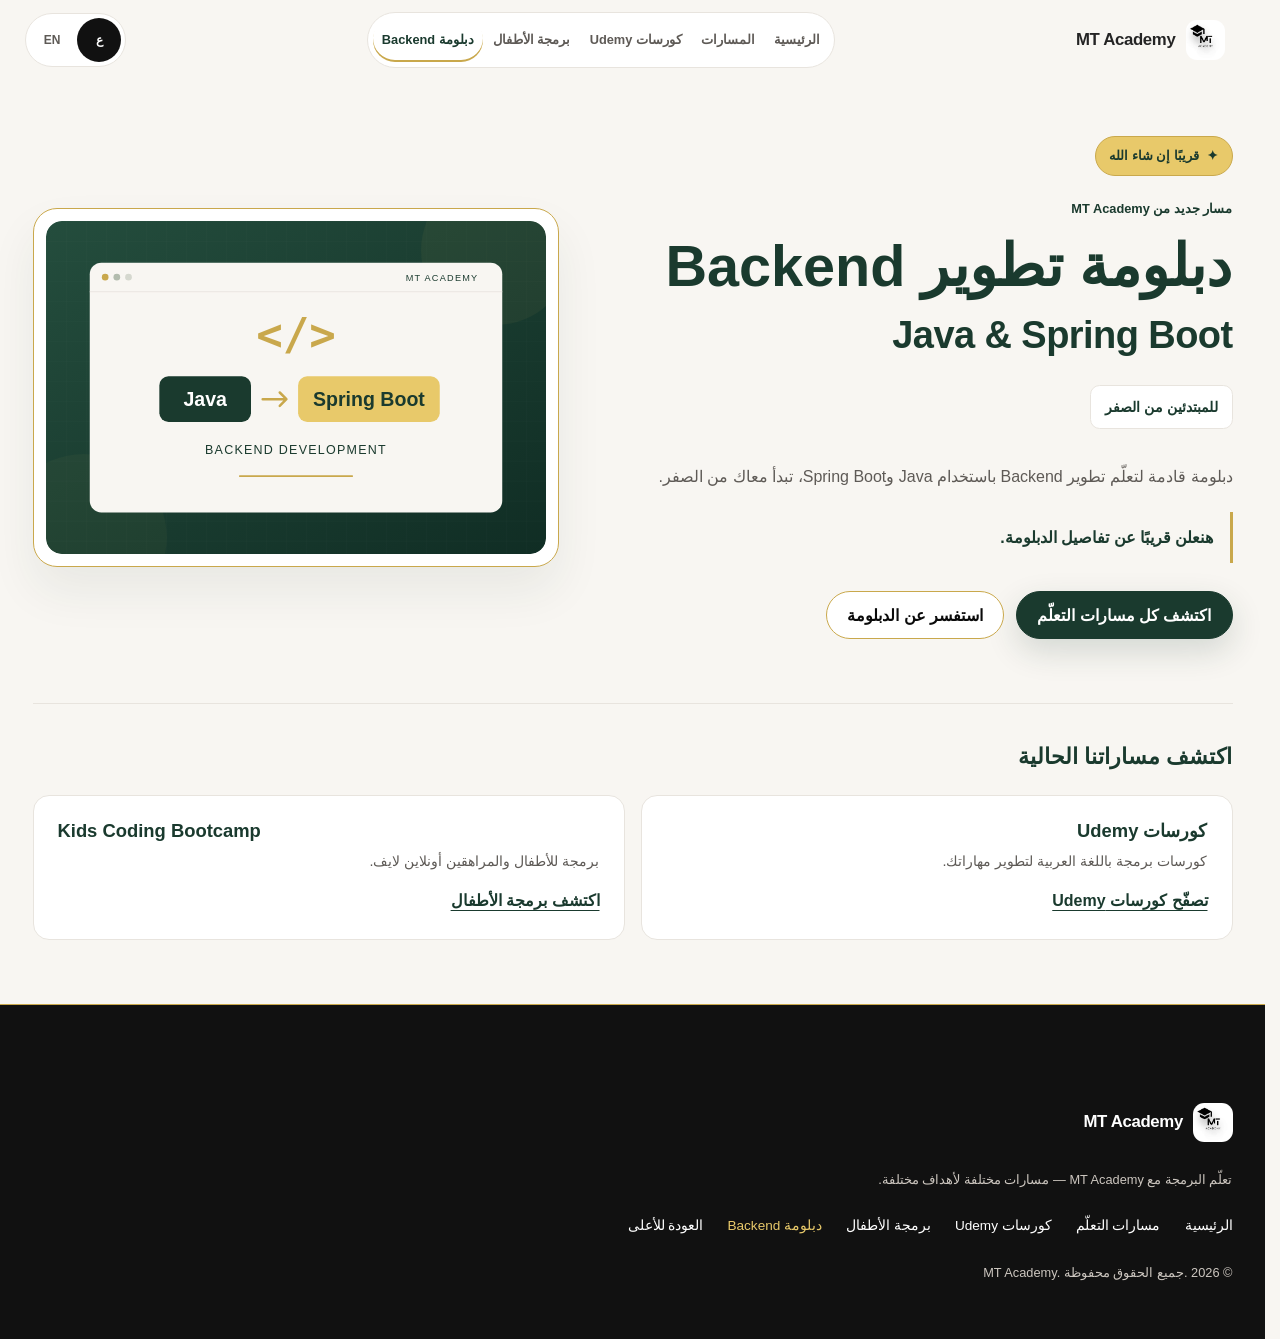
==== backend-development-diploma/index.html @ f8040253 "feat(site): add kids bootcamp and upcoming backend diploma - Add bilingual Kids Coding Bootcamp page" ====
<!doctype html>
<!-- Static Arabic announcement; maintained through scripts/refresh-backend-page.cjs. -->
<html lang="ar" dir="rtl">
<head>
  <meta charset="utf-8"><meta name="viewport" content="width=device-width, initial-scale=1">
  <meta name="theme-color" content="#f8f6f2"><meta name="color-scheme" content="light">
  <title>دبلومة Backend باستخدام Java وSpring Boot — قريبًا | MT Academy</title><meta name="description" content="دبلومة تطوير Backend باستخدام Java وSpring Boot للمبتدئين من الصفر. قريبًا إن شاء الله — هنعلن قريبًا عن تفاصيل الدبلومة.">
  <link rel="canonical" href="https://mtacademy-courses.github.io/backend-development-diploma/">
  <link rel="alternate" hreflang="ar" href="https://mtacademy-courses.github.io/backend-development-diploma/"><link rel="alternate" hreflang="en" href="https://mtacademy-courses.github.io/backend-development-diploma/?lang=en"><link rel="alternate" hreflang="x-default" href="https://mtacademy-courses.github.io/backend-development-diploma/">
  <meta property="og:type" content="website"><meta property="og:site_name" content="MT Academy"><meta property="og:locale" content="ar_EG">
  <meta property="og:title" content="دبلومة Backend باستخدام Java وSpring Boot — قريبًا | MT Academy"><meta property="og:description" content="دبلومة تطوير Backend باستخدام Java وSpring Boot للمبتدئين من الصفر. قريبًا إن شاء الله — هنعلن قريبًا عن تفاصيل الدبلومة."><meta property="og:url" content="https://mtacademy-courses.github.io/backend-development-diploma/">
  <meta property="og:image" content="https://mtacademy-courses.github.io/assets/images/backend/backend-social-preview.png"><meta property="og:image:width" content="1200"><meta property="og:image:height" content="630"><meta property="og:image:alt" content="MT Academy — دبلومة Backend باستخدام Java وSpring Boot قريبًا">
  <meta name="twitter:card" content="summary_large_image"><meta name="twitter:title" content="دبلومة Backend باستخدام Java وSpring Boot — قريبًا | MT Academy"><meta name="twitter:description" content="دبلومة تطوير Backend باستخدام Java وSpring Boot للمبتدئين من الصفر. قريبًا إن شاء الله — هنعلن قريبًا عن تفاصيل الدبلومة."><meta name="twitter:image" content="https://mtacademy-courses.github.io/assets/images/backend/backend-social-preview.png"><meta name="twitter:image:alt" content="MT Academy — دبلومة Backend باستخدام Java وSpring Boot قريبًا">
  <link rel="icon" type="image/jpeg" href="/assets/images/brand/mt-academy-logo.jpg"><link rel="stylesheet" href="/assets/css/styles.css"><link rel="stylesheet" href="/assets/css/backend-diploma.css">
  <script id="structured-data" type="application/ld+json">{"@context":"https://schema.org","@graph":[{"@type":"Organization","@id":"https://mtacademy-courses.github.io/#organization","name":"MT Academy","url":"https://mtacademy-courses.github.io/","logo":"https://mtacademy-courses.github.io/assets/images/brand/mt-academy-logo.jpg"},{"@type":"WebPage","@id":"https://mtacademy-courses.github.io/backend-development-diploma/#webpage","url":"https://mtacademy-courses.github.io/backend-development-diploma/","name":"دبلومة Backend باستخدام Java وSpring Boot — قريبًا | MT Academy","description":"دبلومة تطوير Backend باستخدام Java وSpring Boot للمبتدئين من الصفر. قريبًا إن شاء الله — هنعلن قريبًا عن تفاصيل الدبلومة.","inLanguage":"ar","publisher":{"@id":"https://mtacademy-courses.github.io/#organization"}}]}</script>
  <script defer src="/assets/js/site-core.js"></script>
  <script defer src="/assets/js/site-data.js"></script>
  <script defer src="/assets/js/backend-diploma-data.js"></script>
  <script defer src="/assets/js/backend-diploma.js"></script>
</head>
<body data-page="backend">
  <span class="top-anchor" id="top" aria-hidden="true"></span>
  <a class="skip-link" href="#main-content" data-config-text="interface.skipToContentLabel">انتقل إلى المحتوى الرئيسي</a>
  <header class="site-header">
    <div class="container header-inner">
      <a class="brand" href="/" aria-label="MT Academy — الصفحة الرئيسية"><img class="brand__logo" src="/assets/images/brand/mt-academy-logo.jpg" width="1000" height="1000" alt=""><span class="brand__name">MT Academy</span></a>
      <nav class="desktop-nav" aria-label="التنقل الرئيسي"><a class="nav-link" href="/" data-config-text="navigation.0.label" data-config-href="navigation.0.href">الرئيسية</a>
<a class="nav-link" href="/#learning-paths" data-config-text="navigation.1.label" data-config-href="navigation.1.href">المسارات</a>
<a class="nav-link" href="/#courses" data-config-text="navigation.2.label" data-config-href="navigation.2.href">كورسات Udemy</a>
<a class="nav-link" href="/kids-coding-bootcamp/" data-config-text="navigation.3.label" data-config-href="navigation.3.href">برمجة الأطفال</a>
<a class="nav-link" href="/backend-development-diploma/" data-config-text="navigation.4.label" data-config-href="navigation.4.href" data-current-page aria-current="page">دبلومة Backend</a></nav>
      <div class="language-switcher language-switcher--desktop" data-language-switcher role="group" aria-label="تغيير اللغة"><button class="language-switcher__option is-active" type="button" data-language-option="ar" aria-pressed="true" lang="ar">ع</button><button class="language-switcher__option" type="button" data-language-option="en" aria-pressed="false" lang="en">EN</button></div>
      <a class="button button--compact header-cta" href="https://wa.me/201032105166?text=%D9%85%D8%B1%D8%AD%D8%A8%D9%8B%D8%A7%D8%8C%20%D8%A3%D8%B1%D9%8A%D8%AF%20%D8%A7%D9%84%D8%A7%D8%B3%D8%AA%D9%81%D8%B3%D8%A7%D8%B1%20%D8%B9%D9%86%20%D8%AF%D8%A8%D9%84%D9%88%D9%85%D8%A9%20Backend%20Development%20%D8%A8%D8%A7%D8%B3%D8%AA%D8%AE%D8%AF%D8%A7%D9%85%20Java%20%D9%88Spring%20Boot%20%D8%A7%D9%84%D9%82%D8%A7%D8%AF%D9%85%D8%A9." data-diploma-inquiry target="_blank" rel="noopener noreferrer" data-config-text="hero.contactLabel">استفسر عن الدبلومة</a>
      <button class="menu-toggle" id="mobile-menu-toggle" type="button" aria-label="فتح القائمة" aria-controls="mobile-nav" aria-expanded="false"><span aria-hidden="true"></span><span aria-hidden="true"></span><span aria-hidden="true"></span></button>
    </div>
    <div class="mobile-nav" id="mobile-nav" hidden><nav class="mobile-nav__inner container" aria-label="التنقل على الهاتف"><a class="mobile-nav__link" href="/" data-config-text="navigation.0.label" data-config-href="navigation.0.href">الرئيسية</a>
<a class="mobile-nav__link" href="/#learning-paths" data-config-text="navigation.1.label" data-config-href="navigation.1.href">المسارات</a>
<a class="mobile-nav__link" href="/#courses" data-config-text="navigation.2.label" data-config-href="navigation.2.href">كورسات Udemy</a>
<a class="mobile-nav__link" href="/kids-coding-bootcamp/" data-config-text="navigation.3.label" data-config-href="navigation.3.href">برمجة الأطفال</a>
<a class="mobile-nav__link" href="/backend-development-diploma/" data-config-text="navigation.4.label" data-config-href="navigation.4.href" data-current-page aria-current="page">دبلومة Backend</a><div class="language-switcher language-switcher--mobile" data-language-switcher role="group" aria-label="تغيير اللغة"><button class="language-switcher__option is-active" type="button" data-language-option="ar" aria-pressed="true" lang="ar">العربية</button><button class="language-switcher__option" type="button" data-language-option="en" aria-pressed="false" lang="en">English</button></div><a class="button mobile-nav__cta" href="https://wa.me/201032105166?text=%D9%85%D8%B1%D8%AD%D8%A8%D9%8B%D8%A7%D8%8C%20%D8%A3%D8%B1%D9%8A%D8%AF%20%D8%A7%D9%84%D8%A7%D8%B3%D8%AA%D9%81%D8%B3%D8%A7%D8%B1%20%D8%B9%D9%86%20%D8%AF%D8%A8%D9%84%D9%88%D9%85%D8%A9%20Backend%20Development%20%D8%A8%D8%A7%D8%B3%D8%AA%D8%AE%D8%AF%D8%A7%D9%85%20Java%20%D9%88Spring%20Boot%20%D8%A7%D9%84%D9%82%D8%A7%D8%AF%D9%85%D8%A9." data-diploma-inquiry target="_blank" rel="noopener noreferrer" data-config-text="hero.contactLabel">استفسر عن الدبلومة</a></nav></div>
  </header>
  <main class="container diploma-main" id="main-content">
    <section class="diploma-hero" aria-labelledby="diploma-title" data-diploma-status data-offering-status="coming-soon">
      <div class="diploma-hero__copy">
        <span class="coming-soon-badge" data-config-text="statusLabel">قريبًا إن شاء الله</span>
        <p class="diploma-eyebrow" data-config-text="hero.eyebrow">مسار جديد من MT Academy</p>
        <h1 id="diploma-title"><span data-config-text="hero.title">دبلومة تطوير Backend</span><span class="diploma-hero__technologies" dir="ltr">Java &amp; Spring Boot</span></h1>
        <p class="diploma-audience" data-config-text="hero.audience">للمبتدئين من الصفر</p>
        <p class="diploma-description" data-config-text="hero.description">دبلومة قادمة لتعلّم تطوير Backend باستخدام Java وSpring Boot، تبدأ معاك من الصفر.</p>
        <p class="diploma-announcement" data-config-text="hero.announcement">هنعلن قريبًا عن تفاصيل الدبلومة.</p>
        <div class="diploma-actions"><a class="button" href="/#learning-paths" data-config-text="hero.returnLabel">اكتشف كل مسارات التعلّم</a><a class="button button--secondary" href="https://wa.me/201032105166?text=%D9%85%D8%B1%D8%AD%D8%A8%D9%8B%D8%A7%D8%8C%20%D8%A3%D8%B1%D9%8A%D8%AF%20%D8%A7%D9%84%D8%A7%D8%B3%D8%AA%D9%81%D8%B3%D8%A7%D8%B1%20%D8%B9%D9%86%20%D8%AF%D8%A8%D9%84%D9%88%D9%85%D8%A9%20Backend%20Development%20%D8%A8%D8%A7%D8%B3%D8%AA%D8%AE%D8%AF%D8%A7%D9%85%20Java%20%D9%88Spring%20Boot%20%D8%A7%D9%84%D9%82%D8%A7%D8%AF%D9%85%D8%A9." data-diploma-inquiry target="_blank" rel="noopener noreferrer" data-config-text="hero.contactLabel">استفسر عن الدبلومة</a></div>
      </div>
      <div class="diploma-hero__visual" aria-hidden="true"><img class="backend-illustration" src="/assets/images/backend/backend-announcement.svg" width="1200" height="800" alt="" decoding="async" fetchpriority="high"></div>
    </section>
    <section class="diploma-related" aria-labelledby="related-title">
      <h2 id="related-title" data-config-text="related.title">اكتشف مساراتنا الحالية</h2>
      <div class="diploma-related__grid">
        <article class="diploma-related__card"><h3 data-config-text="related.udemyTitle">كورسات Udemy</h3><p data-config-text="related.udemyDescription">كورسات برمجة باللغة العربية لتطوير مهاراتك.</p><a href="/#courses" data-config-text="related.udemyCta">تصفّح كورسات Udemy</a></article>
        <article class="diploma-related__card"><h3 data-config-text="related.kidsTitle">Kids Coding Bootcamp</h3><p data-config-text="related.kidsDescription">برمجة للأطفال والمراهقين أونلاين لايف.</p><a href="/kids-coding-bootcamp/" data-config-text="related.kidsCta">اكتشف برمجة الأطفال</a></article>
      </div>
    </section>
  </main>
  <footer class="site-footer"><div class="container diploma-footer"><a class="brand" href="/" aria-label="MT Academy — الصفحة الرئيسية"><img class="brand__logo" src="/assets/images/brand/mt-academy-logo.jpg" width="1000" height="1000" alt=""><span class="brand__name">MT Academy</span></a><p data-config-text="footer.statement">تعلّم البرمجة مع MT Academy — مسارات مختلفة لأهداف مختلفة.</p><nav aria-label="روابط سريعة" data-config-aria="footer.navigationLabel"><a href="/" data-config-text="footer.home">الرئيسية</a><a href="/#learning-paths" data-config-text="footer.paths">مسارات التعلّم</a><a href="/#courses" data-config-text="footer.udemy">كورسات Udemy</a><a href="/kids-coding-bootcamp/" data-config-text="footer.kids">برمجة الأطفال</a><a href="/backend-development-diploma/" aria-current="page" data-config-text="footer.backend">دبلومة Backend</a><a href="#top" data-config-text="footer.top">العودة للأعلى</a></nav><p>© <span data-current-year>2026</span> <span data-config-text="footer.copyright">MT Academy. جميع الحقوق محفوظة.</span></p></div></footer>
</body>
</html>
---- assets/css/styles.css ----
:root {
  --white: #fff;
  --ink: #0a0a0a;
  --dark: #111;
  --gold: #c9a84c;
  --gold-light: #e8c96a;
  --green: #1a3a2e;
  --green-light: #2c5a44;
  --body: #242424;
  --muted: #5e5a56;
  --gray: #6b6560;
  --background: #f8f6f2;
  --background-elevated: #fff;
  --surface: #fff;
  --surface-raised: #f8f6f2;
  --surface-soft: #e8e4de;
  --primary: #c9a84c;
  --primary-bright: #e8c96a;
  --accent: #0a0a0a;
  --accent-pink: #2c5a44;
  --text: #0a0a0a;
  --text-muted: #5e5a56;
  --text-subtle: #6b6560;
  --border: #e8e4de;
  --border-strong: #c9a84c;
  --success: #2c5a44;

  --font-sans: -apple-system, BlinkMacSystemFont, "Segoe UI", Tahoma, Arial, sans-serif;
  --text-xs: 0.75rem;
  --text-sm: 0.875rem;
  --text-base: 1rem;
  --text-lg: 1.125rem;
  --text-xl: 1.25rem;

  --space-1: 0.25rem;
  --space-2: 0.5rem;
  --space-3: 0.75rem;
  --space-4: 1rem;
  --space-5: 1.25rem;
  --space-6: 1.5rem;
  --space-8: 2rem;
  --space-10: 2.5rem;
  --space-12: 3rem;
  --space-16: 4rem;
  --space-20: 5rem;
  --space-24: 6rem;

  --container: 75rem;
  --radius-sm: 0.625rem;
  --radius-md: 1rem;
  --radius-lg: 1.5rem;
  --radius-pill: 999px;
  --shadow-card: 0 1.5rem 4rem rgba(10, 10, 10, 0.12);
  --shadow-glow: 0 0 0 1px #c9a84c;
  --motion-duration-micro: 150ms;
  --motion-duration-component: 240ms;
  --motion-duration-reveal: 460ms;
  --motion-duration-ambient: 12s;
  --motion-ease-standard: cubic-bezier(0.2, 0.8, 0.2, 1);
  --motion-ease-emphasized: cubic-bezier(0.22, 1, 0.36, 1);
  --motion-ease-exit: cubic-bezier(0.4, 0, 1, 1);
  --motion-distance-sm: 0.35rem;
  --motion-distance-md: 1rem;
  --motion-stagger: 55ms;
  --transition-fast: var(--motion-duration-micro) var(--motion-ease-standard);
  --transition-base: var(--motion-duration-component) var(--motion-ease-emphasized);
  --z-header: 50;
  --z-menu: 45;
  --z-promotion: 70;
  --z-dialog: 100;
}

*,
*::before,
*::after {
  box-sizing: border-box;
}

html {
  color-scheme: light;
  scroll-behavior: smooth;
  scroll-padding-top: 6rem;
  scrollbar-gutter: stable;
}

body {
  margin: 0;
  min-width: 0;
  overflow-x: clip;
  background:
    radial-gradient(circle at 50% -10%, rgba(232, 201, 106, 0.2), transparent 28rem),
    var(--background);
  color: var(--body);
  font-family: var(--font-sans);
  font-size: var(--text-base);
  line-height: 1.7;
  -webkit-font-smoothing: antialiased;
  text-rendering: optimizeLegibility;
}

body.menu-open,
body.dialog-open,
body.review-lightbox-open,
body.promotion-dialog-open,
body.is-scroll-locked {
  overflow: hidden;
}

body.is-scroll-locked {
  padding-left: var(--scroll-lock-left, 0);
  padding-right: var(--scroll-lock-right, 0);
}

body.is-scroll-locked .site-header,
body.is-scroll-locked .mobile-nav {
  padding-left: var(--scroll-lock-left, 0);
  padding-right: var(--scroll-lock-right, 0);
}

.top-anchor {
  position: absolute;
  inset-block-start: 0;
  inset-inline-start: 0;
  width: 1px;
  height: 1px;
  pointer-events: none;
}

img,
svg {
  display: block;
  max-width: 100%;
}

button,
input {
  font: inherit;
}

button,
a {
  -webkit-tap-highlight-color: transparent;
}

a {
  color: inherit;
  text-decoration: none;
}

p,
h1,
h2,
h3 {
  margin-block-start: 0;
}

h1,
h2,
h3 {
  color: var(--ink);
  line-height: 1.18;
  letter-spacing: -0.035em;
}

html[lang="ar"] h1,
html[lang="ar"] h2,
html[lang="ar"] h3 {
  letter-spacing: 0;
}

h2 {
  margin-block-end: var(--space-5);
  font-size: clamp(2rem, 5vw, 3.5rem);
}

h3 {
  font-size: clamp(1.2rem, 2.2vw, 1.5rem);
}

::selection {
  background: var(--gold-light);
  color: var(--ink);
}

:focus-visible {
  outline: 3px solid var(--ink);
  outline-offset: 3px;
}

[hidden] {
  display: none !important;
}

.container {
  width: min(calc(100% - 2rem), var(--container));
  margin-inline: auto;
}

.section {
  padding-block: clamp(3.75rem, 6vw, 6rem);
}

.motion-ready .motion-reveal {
  opacity: 0;
  transform: translate3d(0, var(--motion-distance-md), 0);
  transition:
    opacity var(--motion-duration-reveal) var(--motion-ease-standard) var(--motion-delay, 0ms),
    transform var(--motion-duration-reveal) var(--motion-ease-emphasized) var(--motion-delay, 0ms);
  will-change: opacity, transform;
}

.motion-ready .motion-reveal--inline-start {
  transform: translate3d(calc(var(--motion-distance-md) * -1), 0, 0);
}

html[dir="rtl"].motion-ready .motion-reveal--inline-start {
  transform: translate3d(var(--motion-distance-md), 0, 0);
}

.motion-ready .motion-reveal--inline-end {
  transform: translate3d(var(--motion-distance-md), 0, 0);
}

html[dir="rtl"].motion-ready .motion-reveal--inline-end {
  transform: translate3d(calc(var(--motion-distance-md) * -1), 0, 0);
}

.motion-ready .motion-reveal.is-revealed {
  opacity: 1;
  transform: translate3d(0, 0, 0);
  will-change: auto;
}

.visually-hidden {
  position: absolute !important;
  width: 1px !important;
  height: 1px !important;
  padding: 0 !important;
  overflow: hidden !important;
  clip: rect(0, 0, 0, 0) !important;
  white-space: nowrap !important;
  border: 0 !important;
}

.skip-link {
  position: fixed;
  inset-block-start: var(--space-3);
  inset-inline-start: var(--space-3);
  z-index: calc(var(--z-header) + 10);
  padding: var(--space-3) var(--space-5);
  border-radius: var(--radius-sm);
  background: var(--ink);
  color: var(--white);
  font-weight: 800;
  transform: translateY(-150%);
  transition: transform var(--transition-fast);
}

.skip-link:focus {
  transform: translateY(0);
}

.eyebrow {
  display: inline-flex;
  align-items: center;
  gap: var(--space-2);
  margin-block-end: var(--space-5);
  padding: 0.45rem 0.85rem;
  border: 1px solid var(--gold);
  border-radius: var(--radius-pill);
  background: var(--white);
  color: var(--green);
  font-size: var(--text-sm);
  font-weight: 750;
  letter-spacing: 0;
}

.eyebrow::before {
  width: 0.4rem;
  height: 0.4rem;
  border-radius: 50%;
  background: var(--gold);
  box-shadow: 0 0 0 0.2rem var(--gold-light);
  content: "";
}

.button {
  display: inline-flex;
  min-height: 3rem;
  align-items: center;
  justify-content: center;
  gap: var(--space-2);
  padding: 0.75rem 1.25rem;
  border: 1px solid var(--green);
  border-radius: var(--radius-pill);
  background: var(--green);
  box-shadow: 0 0.75rem 2rem rgba(26, 58, 46, 0.16);
  color: var(--white);
  font-weight: 800;
  line-height: 1.2;
  cursor: pointer;
  transition:
    transform var(--transition-fast),
    box-shadow var(--transition-fast),
    background-color var(--transition-fast),
    border-color var(--transition-fast);
}

.button:active {
  transform: translateY(1px) scale(0.985);
  box-shadow: 0 0.4rem 1rem rgba(26, 58, 46, 0.14);
}

.button--secondary {
  border-color: var(--gold);
  background: var(--white);
  box-shadow: none;
  color: var(--ink);
}

.button--compact {
  min-height: 2.75rem;
  padding-inline: 1rem;
  font-size: var(--text-sm);
}

.button__arrow {
  display: inline-block;
  font-size: 1.25em;
  transition: transform var(--transition-fast);
}

@media (hover: hover) and (pointer: fine) {
  .button:hover {
    border-color: var(--green-light);
    background: var(--green-light);
    transform: translateY(-2px);
    box-shadow: 0 1rem 2.5rem rgba(26, 58, 46, 0.22);
  }

  .motion-ready .hero.is-motion-ready.is-revealed .hero__actions .button:hover {
    transform: translateY(-2px);
  }

  .button--secondary:hover {
    border-color: var(--ink);
    background: var(--background);
    box-shadow: none;
  }

  .button:hover .button__arrow {
    transform: translate3d(-0.2rem, -0.08rem, 0);
  }

  html[dir="ltr"] .button:hover .button__arrow {
    transform: translate3d(0.2rem, -0.08rem, 0);
  }
}

.site-header {
  position: fixed;
  inset-block-start: 0;
  inset-inline: 0;
  z-index: var(--z-header);
  padding-block: 0.75rem;
  border-block-end: 1px solid transparent;
  background: rgba(248, 246, 242, 0.92);
  backdrop-filter: blur(18px) saturate(140%);
  transition:
    border-color var(--transition-base),
    background-color var(--transition-base),
    box-shadow var(--transition-base),
    backdrop-filter var(--transition-base);
}

.site-header.is-scrolled {
  border-color: var(--border);
  background: rgba(255, 255, 255, 0.96);
  backdrop-filter: blur(22px) saturate(150%);
  box-shadow: 0 0.5rem 2rem rgba(10, 10, 10, 0.06);
}

.header-inner {
  display: flex;
  min-height: 3.5rem;
  align-items: center;
  justify-content: space-between;
  gap: var(--space-4);
}

.brand {
  display: inline-flex;
  min-height: 2.75rem;
  align-items: center;
  gap: 0.65rem;
  font-weight: 850;
  white-space: nowrap;
}

.brand__logo {
  width: 2.45rem;
  height: 2.45rem;
  border-radius: 0.7rem;
  object-fit: contain;
}

.brand__name {
  direction: ltr;
  font-size: 1.05rem;
  letter-spacing: -0.02em;
}

.desktop-nav {
  display: none;
}

.header-cta {
  display: none;
}

.language-switcher {
  display: inline-flex;
  align-items: center;
  gap: 0.2rem;
  padding: 0.25rem;
  border: 1px solid var(--border);
  border-radius: var(--radius-pill);
  background: var(--white);
}

.language-switcher--desktop {
  display: none;
}

.language-switcher__option {
  min-width: 2.75rem;
  min-height: 2.75rem;
  padding: 0.4rem 0.65rem;
  border: 0;
  border-radius: var(--radius-pill);
  background: transparent;
  color: var(--text-muted);
  font-size: var(--text-xs);
  font-weight: 850;
  line-height: 1;
  cursor: pointer;
  transition: color var(--transition-fast), background-color var(--transition-fast);
}

.language-switcher__option:hover {
  color: var(--text);
}

.language-switcher__option.is-active,
.language-switcher__option[aria-pressed="true"] {
  background: var(--dark);
  color: var(--white);
}

.menu-toggle {
  display: inline-flex;
  width: 2.75rem;
  height: 2.75rem;
  flex-direction: column;
  align-items: center;
  justify-content: center;
  gap: 0.3rem;
  padding: 0;
  border: 1px solid var(--border);
  border-radius: 50%;
  background: var(--white);
  color: var(--ink);
  cursor: pointer;
  transition:
    transform var(--transition-fast),
    border-color var(--transition-fast),
    background-color var(--transition-fast);
}

.menu-toggle:active {
  transform: scale(0.94);
}

.menu-toggle span {
  width: 1.1rem;
  height: 2px;
  border-radius: 2px;
  background: currentColor;
  transition: transform var(--transition-fast), opacity var(--transition-fast);
}

.menu-toggle[aria-expanded="true"] span:nth-child(1) {
  transform: translateY(0.38rem) rotate(45deg);
}

.menu-toggle[aria-expanded="true"] span:nth-child(2) {
  opacity: 0;
}

.menu-toggle[aria-expanded="true"] span:nth-child(3) {
  transform: translateY(-0.38rem) rotate(-45deg);
}

.mobile-nav {
  position: fixed;
  inset-block-start: 5rem;
  inset-inline: 0;
  z-index: var(--z-menu);
  height: calc(100dvh - 5rem);
  overflow-y: auto;
  padding-block: var(--space-5);
  border-block-start: 1px solid var(--border);
  background: var(--white);
  backdrop-filter: blur(20px);
  opacity: 0;
  pointer-events: none;
  transform: translateY(-0.75rem);
  transition:
    opacity var(--motion-duration-component) var(--motion-ease-standard),
    transform var(--motion-duration-component) var(--motion-ease-emphasized);
}

.mobile-nav.is-open {
  opacity: 1;
  pointer-events: auto;
  transform: translateY(0);
}

.mobile-nav.is-closing {
  pointer-events: none;
}

.mobile-nav__inner {
  display: flex;
  flex-direction: column;
  gap: var(--space-2);
}

.mobile-nav__link {
  display: flex;
  min-height: 3.5rem;
  align-items: center;
  padding-inline: var(--space-5);
  border-radius: var(--radius-md);
  color: var(--text-muted);
  font-size: var(--text-lg);
  font-weight: 750;
  opacity: 0;
  transform: translate3d(0, calc(var(--motion-distance-sm) * -1), 0);
  transition:
    color var(--transition-fast),
    background-color var(--transition-fast),
    opacity var(--motion-duration-component) var(--motion-ease-standard),
    transform var(--motion-duration-component) var(--motion-ease-emphasized);
}

.mobile-nav .language-switcher--mobile,
.mobile-nav .mobile-nav__cta {
  opacity: 0;
  transform: translate3d(0, calc(var(--motion-distance-sm) * -1), 0);
  transition:
    opacity var(--motion-duration-component) var(--motion-ease-standard),
    transform var(--motion-duration-component) var(--motion-ease-emphasized);
}

.mobile-nav.is-open .mobile-nav__link,
.mobile-nav.is-open .language-switcher--mobile,
.mobile-nav.is-open .mobile-nav__cta {
  opacity: 1;
  transform: translate3d(0, 0, 0);
}

.mobile-nav.is-open .mobile-nav__link:nth-child(1) { transition-delay: 20ms; }
.mobile-nav.is-open .mobile-nav__link:nth-child(2) { transition-delay: 50ms; }
.mobile-nav.is-open .mobile-nav__link:nth-child(3) { transition-delay: 80ms; }
.mobile-nav.is-open .mobile-nav__link:nth-child(4) { transition-delay: 110ms; }
.mobile-nav.is-open .mobile-nav__link:nth-child(5) { transition-delay: 140ms; }
.mobile-nav.is-open .mobile-nav__link:nth-child(6) { transition-delay: 170ms; }
.mobile-nav.is-open .language-switcher--mobile { transition-delay: 200ms; }
.mobile-nav.is-open .mobile-nav__cta { transition-delay: 230ms; }

.mobile-nav__link:hover,
.mobile-nav__link.is-active {
  background: var(--background);
  color: var(--ink);
}

.mobile-nav__cta {
  margin-block-start: var(--space-4);
}

.language-switcher--mobile {
  width: 100%;
  margin-block-start: var(--space-4);
}

.language-switcher--mobile .language-switcher__option {
  min-height: 3rem;
  flex: 1;
}

.hero {
  position: relative;
  display: grid;
  min-height: auto;
  place-items: center;
  overflow: hidden;
  padding-block: clamp(7.5rem, 10vw, 8.5rem) clamp(3rem, 5vw, 4rem);
  isolation: isolate;
}

.hero::before {
  position: absolute;
  inset: 0;
  z-index: -2;
  background-image:
    linear-gradient(var(--border) 1px, transparent 1px),
    linear-gradient(90deg, var(--border) 1px, transparent 1px);
  background-size: 4rem 4rem;
  mask-image: linear-gradient(to bottom, black, transparent 82%);
  content: "";
  transform: translate3d(0, 0, 0) scale(1.015);
}

.hero::after {
  position: absolute;
  inset-block-end: 0;
  inset-inline: 0;
  height: 10rem;
  z-index: -1;
  background: linear-gradient(to bottom, transparent, var(--background));
  content: "";
}

.hero__glow {
  --glow-color: var(--gold-light);
  position: absolute;
  z-index: -1;
  width: min(85vw, 44rem);
  aspect-ratio: 1;
  border-radius: 50%;
  background: radial-gradient(circle, var(--glow-color) 0%, transparent 70%);
  opacity: 0.18;
  pointer-events: none;
  transform: translate3d(0, 0, 0) scale(1);
  transform-origin: center;
}

.hero__glow--one {
  inset-block-start: 3rem;
  right: -25%;
}

.hero__content {
  max-width: var(--container);
  text-align: center;
}

.promotion-panel {
  position: relative;
  display: grid;
  gap: var(--space-4);
  width: 100%;
  margin-block-end: clamp(2rem, 4vw, 3rem);
  padding: clamp(0.875rem, 3vw, 1.35rem);
  overflow: hidden;
  border: 1px solid var(--gold);
  border-radius: var(--radius-lg);
  background:
    linear-gradient(135deg, rgba(44, 90, 68, 0.62), transparent 52%),
    var(--green);
  box-shadow: 0 1.35rem 3.5rem rgba(10, 10, 10, 0.2);
  color: var(--white);
  text-align: center;
  isolation: isolate;
}

.promotion-panel__glow {
  position: absolute;
  inset-block-start: -8rem;
  inset-inline-end: -6rem;
  z-index: -1;
  width: 18rem;
  aspect-ratio: 1;
  border-radius: 50%;
  background: radial-gradient(circle, rgba(232, 201, 106, 0.25), transparent 68%);
  pointer-events: none;
}

.promotion-panel__offer {
  display: flex;
  align-items: center;
  justify-content: center;
  gap: var(--space-4);
  min-width: 0;
}

.promotion-panel__label {
  display: inline-flex;
  min-height: 2rem;
  align-items: center;
  margin: 0;
  padding: 0.35rem 0.75rem;
  border: 1px solid rgba(232, 201, 106, 0.76);
  border-radius: var(--radius-pill);
  background: rgba(10, 10, 10, 0.28);
  color: var(--gold-light);
  font-size: clamp(0.68rem, 2.6vw, var(--text-xs));
  font-weight: 850;
  letter-spacing: 0.05em;
  line-height: 1.2;
}

html[lang="ar"] .promotion-panel__label {
  letter-spacing: 0;
}

.promotion-panel__discount {
  margin: 0;
  color: var(--gold-light);
  line-height: 0.88;
}

.promotion-panel__discount strong {
  font-size: clamp(3.25rem, 15vw, 5.35rem);
  font-variant-numeric: tabular-nums;
  font-weight: 950;
  letter-spacing: -0.075em;
  text-shadow: 0 0.35rem 1.5rem rgba(232, 201, 106, 0.18);
  white-space: nowrap;
}

.promotion-panel__message {
  min-width: 0;
}

.promotion-panel__message h2 {
  margin-block-end: var(--space-2);
  color: var(--white);
  font-size: clamp(1.25rem, 4.9vw, 1.75rem);
  line-height: 1.2;
  text-wrap: balance;
}

.promotion-panel__message p,
.promotion-panel__countdown > p,
.promotion-panel__validity,
.promotion-panel__clarification {
  color: rgba(255, 255, 255, 0.82);
}

.promotion-panel__message p {
  margin: 0;
  font-size: var(--text-sm);
  line-height: 1.55;
}

.promotion-panel__countdown {
  min-width: 0;
}

.promotion-panel__countdown > p {
  margin-block-end: var(--space-2);
  font-size: var(--text-xs);
  font-weight: 800;
}

.promotion-countdown {
  display: grid;
  grid-template-columns: repeat(4, minmax(0, 1fr));
  gap: clamp(0.25rem, 1.5vw, var(--space-2));
  direction: ltr;
}

.promotion-countdown__unit {
  display: flex;
  min-width: 0;
  min-height: 4.1rem;
  flex-direction: column;
  align-items: center;
  justify-content: center;
  padding: 0.45rem 0.2rem;
  border: 1px solid rgba(232, 201, 106, 0.34);
  border-radius: var(--radius-sm);
  background: rgba(10, 10, 10, 0.24);
  line-height: 1.1;
}

.promotion-countdown__unit strong {
  color: var(--white);
  font-size: clamp(1.35rem, 6vw, 1.85rem);
  font-variant-numeric: tabular-nums;
  font-weight: 900;
  letter-spacing: -0.035em;
  white-space: nowrap;
}

.promotion-countdown__unit span {
  margin-block-start: 0.3rem;
  overflow: hidden;
  color: var(--gold-light);
  font-size: clamp(0.6rem, 2.5vw, 0.7rem);
  font-weight: 750;
  text-overflow: ellipsis;
  white-space: nowrap;
}

.promotion-panel__action {
  display: flex;
  min-width: 0;
  flex-direction: column;
  justify-content: center;
  gap: var(--space-2);
}

.promotion-panel__cta {
  width: 100%;
  min-height: 3.25rem;
  border-color: var(--gold-light);
  background: var(--gold-light);
  box-shadow: 0 0.75rem 2rem rgba(10, 10, 10, 0.2);
  color: var(--ink);
  font-size: var(--text-sm);
}

.promotion-panel__cta:focus-visible {
  outline-color: var(--white);
}

.promotion-panel__clarification {
  max-width: 34rem;
  margin: 0 auto;
  font-size: 0.7rem;
  line-height: 1.45;
}

.promotion-panel__validity {
  margin: 0;
  font-size: var(--text-xs);
  font-weight: 800;
  line-height: 1.45;
}

html[data-promotion-active="true"] .promotion-panel {
  animation: promotion-panel-in 420ms var(--motion-ease-emphasized) both;
}

@keyframes promotion-panel-in {
  from {
    opacity: 0;
    transform: translate3d(0, 0.6rem, 0);
  }
}

@media (hover: hover) and (pointer: fine) {
  .promotion-panel__cta:hover {
    border-color: var(--white);
    background: var(--white);
    box-shadow: 0 1rem 2.5rem rgba(10, 10, 10, 0.28);
  }
}

.promotion-flag[hidden],
.promotion-dialog[hidden] {
  display: none;
}

.promotion-flag {
  position: fixed;
  inset-block-end: max(var(--space-3), env(safe-area-inset-bottom));
  inset-inline-end: max(var(--space-3), env(safe-area-inset-right));
  z-index: var(--z-promotion);
  display: grid;
  width: min(20rem, calc(100% - 1.5rem));
  min-height: 4.75rem;
  gap: 0.55rem;
  padding: 0.7rem 0.8rem;
  border: 1px solid var(--gold-light);
  border-radius: var(--radius-md);
  background:
    linear-gradient(135deg, rgba(44, 90, 68, 0.78), transparent 58%),
    var(--green);
  box-shadow: 0 1rem 3rem rgba(10, 10, 10, 0.3), 0 0 0 1px rgba(232, 201, 106, 0.15);
  color: var(--white);
  font: inherit;
  text-align: start;
  cursor: pointer;
  isolation: isolate;
  transition:
    opacity var(--transition-base),
    transform var(--transition-base),
    border-color var(--transition-fast),
    box-shadow var(--transition-fast);
  animation: promotion-flag-in 420ms var(--motion-ease-emphasized) both;
}

.promotion-flag::before {
  position: absolute;
  inset: 0;
  z-index: -1;
  border-radius: inherit;
  background: radial-gradient(circle at 85% 0%, rgba(232, 201, 106, 0.2), transparent 48%);
  content: "";
  pointer-events: none;
}

.promotion-flag__label {
  color: var(--gold-light);
  font-size: var(--text-sm);
  font-weight: 900;
  line-height: 1.2;
}

.promotion-flag__countdown {
  display: grid;
  grid-template-columns: repeat(4, minmax(0, 1fr));
  gap: 0.25rem;
  direction: ltr;
}

.promotion-flag__unit {
  display: flex;
  min-width: 0;
  min-height: 2.1rem;
  align-items: baseline;
  justify-content: center;
  gap: 0.18rem;
  padding: 0.25rem 0.15rem;
  border: 1px solid rgba(232, 201, 106, 0.3);
  border-radius: 0.45rem;
  background: rgba(10, 10, 10, 0.23);
  line-height: 1;
}

.promotion-flag__unit strong {
  font-size: 0.9rem;
  font-variant-numeric: tabular-nums;
  font-weight: 900;
  white-space: nowrap;
}

.promotion-flag__unit span {
  max-width: 2.8rem;
  overflow: hidden;
  color: var(--gold-light);
  font-size: 0.58rem;
  font-weight: 800;
  text-overflow: ellipsis;
  white-space: nowrap;
}

.promotion-flag:active {
  transform: translateY(1px) scale(0.985);
}

html[data-promotion-active="true"] .site-footer {
  padding-block-end: calc(var(--space-6) + 7.5rem);
}

.promotion-flag:focus-visible,
.promotion-dialog__close:focus-visible,
.promotion-dialog__cta:focus-visible {
  outline: 3px solid var(--white);
  outline-offset: 3px;
}

body.mobile-nav-open .promotion-flag,
body.dialog-open .promotion-flag,
body.review-lightbox-open .promotion-flag,
body.promotion-dialog-open .promotion-flag {
  opacity: 0;
  pointer-events: none;
  transform: translateY(0.5rem);
}

@keyframes promotion-flag-in {
  from {
    opacity: 0;
    transform: translate3d(0, 0.75rem, 0);
  }
}

@media (hover: hover) and (pointer: fine) {
  .promotion-flag:hover {
    border-color: var(--white);
    box-shadow: 0 1.25rem 3.5rem rgba(10, 10, 10, 0.36), 0 0 0 2px rgba(232, 201, 106, 0.2);
    transform: translateY(-2px);
  }
}

.hero h1 {
  max-width: 16ch;
  margin: 0 auto var(--space-6);
  background: none;
  color: var(--ink);
  font-size: clamp(2.75rem, 10vw, 6rem);
  line-height: 1.04;
  letter-spacing: -0.055em;
  text-wrap: balance;
}

.hero h1 span {
  background: none;
  color: var(--green);
}

.hero__description {
  max-width: 43rem;
  margin: 0 auto var(--space-8);
  color: var(--text-muted);
  font-size: clamp(1rem, 2.5vw, 1.25rem);
  text-wrap: balance;
}

.hero__actions {
  display: flex;
  flex-direction: column;
  align-items: stretch;
  justify-content: center;
  gap: var(--space-3);
  max-width: 27rem;
  margin-inline: auto;
}

.hero__topics {
  display: flex;
  max-width: 42rem;
  flex-wrap: wrap;
  justify-content: center;
  gap: var(--space-2);
  margin: var(--space-8) auto 0;
  color: var(--text-subtle);
  direction: ltr;
  font-size: var(--text-xs);
  font-weight: 700;
  letter-spacing: 0.08em;
  text-transform: uppercase;
}

.hero__topics span {
  padding: 0.42rem 0.72rem;
  border: 1px solid var(--border);
  border-radius: var(--radius-pill);
  background: var(--white);
}

.motion-ready .hero.is-motion-ready .eyebrow,
.motion-ready .hero.is-motion-ready h1,
.motion-ready .hero.is-motion-ready .hero__description,
.motion-ready .hero.is-motion-ready .hero__actions .button,
.motion-ready .hero.is-motion-ready .hero__topics span {
  opacity: 0;
  transform: translate3d(0, var(--motion-distance-sm), 0);
  transition:
    opacity 420ms var(--motion-ease-standard),
    transform 420ms var(--motion-ease-emphasized);
  will-change: opacity, transform;
}

.motion-ready .hero.is-motion-ready .eyebrow {
  transform: translate3d(0, calc(var(--motion-distance-sm) * -1), 0);
  transition-delay: 30ms;
}

.motion-ready .hero.is-motion-ready h1 {
  transition-delay: 90ms;
}

.motion-ready .hero.is-motion-ready .hero__description {
  transition-delay: 155ms;
}

.motion-ready .hero.is-motion-ready .hero__actions .button:nth-child(1) {
  transition-delay: 220ms;
}

.motion-ready .hero.is-motion-ready .hero__actions .button:nth-child(2) {
  transition-delay: 275ms;
}

.motion-ready .hero.is-motion-ready .hero__topics span {
  transition-delay: min(calc(335ms + var(--hero-topic-index, 0) * 42ms), 545ms);
}

.motion-ready .hero.is-motion-ready.is-revealed .eyebrow,
.motion-ready .hero.is-motion-ready.is-revealed h1,
.motion-ready .hero.is-motion-ready.is-revealed .hero__description,
.motion-ready .hero.is-motion-ready.is-revealed .hero__actions .button,
.motion-ready .hero.is-motion-ready.is-revealed .hero__topics span {
  opacity: 1;
  transform: translate3d(0, 0, 0);
  will-change: auto;
}

.motion-ready .hero.is-motion-ready.is-revealed .hero__actions .button:active {
  transform: translateY(1px) scale(0.985);
}

.motion-ready .hero__glow {
  animation: hero-glow-breathe var(--motion-duration-ambient) var(--motion-ease-standard) infinite alternate;
  animation-play-state: var(--ambient-animation-state, running);
}

.motion-ready .hero::before {
  animation: hero-grid-drift 16s var(--motion-ease-standard) infinite alternate;
  animation-play-state: var(--ambient-animation-state, running);
}

@keyframes hero-glow-breathe {
  to {
    opacity: 0.23;
    transform: translate3d(-1rem, 0.65rem, 0) scale(1.055);
  }
}

@keyframes hero-grid-drift {
  to {
    opacity: 0.78;
    transform: translate3d(0.45rem, 0.35rem, 0) scale(1.025);
  }
}

.courses-section {
  position: relative;
  padding-block-start: clamp(3rem, 5vw, 4.5rem);
}

.courses-section .section-heading {
  max-width: 58rem;
}

.section-heading {
  max-width: 44rem;
  margin-block-end: clamp(2rem, 5vw, 3.5rem);
}

.section-heading--centered {
  margin-inline: auto;
  text-align: center;
}

.section-heading > p:last-child {
  margin-block-end: 0;
  color: var(--text-muted);
  font-size: var(--text-lg);
}

.catalog-controls {
  display: grid;
  gap: var(--space-5);
  margin-block-end: var(--space-5);
}

.search-field {
  position: relative;
  display: flex;
  min-height: 3.35rem;
  align-items: center;
  gap: var(--space-3);
  padding-inline: var(--space-4);
  border: 1px solid var(--border);
  border-radius: var(--radius-pill);
  background: var(--white);
  color: var(--text-muted);
  transition: border-color var(--transition-fast), box-shadow var(--transition-fast);
}

.search-field:focus-within {
  border-color: var(--ink);
  box-shadow: 0 0 0 3px var(--gold-light);
}

.search-field input {
  width: 100%;
  min-height: 2.75rem;
  min-width: 0;
  border: 0;
  outline: 0;
  background: transparent;
  color: var(--text);
}

.search-field input::placeholder {
  color: var(--text-subtle);
}

.search-clear {
  width: 2.75rem;
  height: 2.75rem;
  flex: 0 0 auto;
  padding: 0;
  border: 0;
  border-radius: 50%;
  background: var(--background);
  color: var(--ink);
  font-size: 1.4rem;
  line-height: 1;
  cursor: pointer;
}

.filter-scroller {
  width: calc(100% + 1rem);
  margin-inline-start: -1rem;
  padding-inline: 1rem 2.25rem;
  overflow-x: auto;
  overscroll-behavior-inline: contain;
  scroll-padding-inline: 1rem 2.25rem;
  scrollbar-width: none;
}

.filter-scroller.has-overflow {
  -webkit-mask-image: linear-gradient(to right, transparent, #000 0.9rem, #000 calc(100% - 0.9rem), transparent);
  mask-image: linear-gradient(to right, transparent, #000 0.9rem, #000 calc(100% - 0.9rem), transparent);
}

.filter-scroller::-webkit-scrollbar {
  display: none;
}

.filter-buttons {
  display: flex;
  width: max-content;
  min-width: 100%;
  gap: var(--space-2);
  padding-inline-end: 0.5rem;
}

.filter-button {
  min-height: 2.9rem;
  padding: 0.65rem 1.1rem;
  border: 1px solid var(--border);
  border-radius: var(--radius-pill);
  background: var(--white);
  color: var(--text-muted);
  font-weight: 750;
  white-space: nowrap;
  cursor: pointer;
  transition:
    color var(--transition-fast),
    border-color var(--transition-fast),
    background-color var(--transition-fast),
    transform var(--transition-fast);
}

.filter-button:active {
  transform: scale(0.97);
}

.filter-button[aria-pressed="true"],
.filter-button.is-active {
  border-color: var(--dark);
  background: var(--dark);
  box-shadow: 0 0.35rem 1rem rgba(10, 10, 10, 0.12);
  color: var(--white);
}

.catalog-meta {
  min-height: 2rem;
  margin-block-end: var(--space-5);
  color: var(--text-subtle);
  font-size: var(--text-sm);
}

.catalog-meta p {
  margin: 0;
}

.catalog-meta.is-count-changing p {
  animation: result-count-in 220ms var(--motion-ease-emphasized) both;
}

@keyframes result-count-in {
  from {
    opacity: 0.35;
    transform: translate3d(0, 0.2rem, 0);
  }
}

.course-grid {
  display: grid;
  grid-template-columns: minmax(0, 1fr);
  gap: var(--space-5);
  transition:
    opacity 100ms var(--motion-ease-standard),
    transform 100ms var(--motion-ease-standard);
}

.course-grid.is-filtering-out {
  opacity: 0;
  transform: translate3d(0, 0.3rem, 0);
}

.course-grid.is-filtering-in {
  animation: catalog-grid-in 220ms var(--motion-ease-emphasized) both;
}

@keyframes catalog-grid-in {
  from {
    opacity: 0;
    transform: translate3d(0, 0.35rem, 0);
  }
}

.course-card {
  position: relative;
  display: flex;
  min-width: 0;
  flex-direction: column;
  overflow: hidden;
  border: 1px solid var(--border);
  border-radius: var(--radius-md);
  background: var(--white);
  box-shadow: 0 0 0 transparent;
  transition:
    transform var(--transition-base),
    border-color var(--transition-base),
    box-shadow var(--transition-base);
}

.course-card:focus-within {
  z-index: 1;
  border-color: var(--gold);
  box-shadow: 0 0 0 1px var(--gold);
}

.course-card__media {
  position: relative;
  display: grid;
  aspect-ratio: 16 / 10;
  place-items: center;
  overflow: hidden;
  border-block-end: 1px solid var(--border);
  background:
    radial-gradient(circle at 50% 45%, rgba(232, 201, 106, 0.24), transparent 45%),
    var(--background);
}

.course-card__media::after {
  position: absolute;
  inset: auto 0 0;
  height: 18%;
  background: linear-gradient(to top, rgba(10, 10, 10, 0.08), transparent);
  content: "";
  pointer-events: none;
}

.course-card__image,
.course-card__media img {
  position: absolute;
  inset: 0;
  width: 100%;
  height: 100%;
  object-fit: contain;
  transition: transform 500ms cubic-bezier(0.22, 1, 0.36, 1);
}

.motion-ready .course-card.motion-reveal:not(.is-revealed) .course-card__category,
.motion-ready .course-card.motion-reveal:not(.is-revealed) .course-rating,
.motion-ready .course-card.motion-reveal:not(.is-revealed) .course-card__tags,
.motion-ready .course-card.motion-reveal:not(.is-revealed) .course-card__meta {
  opacity: 0;
  transform: translate3d(0, 0.3rem, 0);
}

.motion-ready .course-card.motion-reveal.is-revealed .course-card__category,
.motion-ready .course-card.motion-reveal.is-revealed .course-rating,
.motion-ready .course-card.motion-reveal.is-revealed .course-card__tags,
.motion-ready .course-card.motion-reveal.is-revealed .course-card__meta {
  animation: card-detail-in 260ms var(--motion-ease-emphasized) both;
}

.motion-ready .course-card.motion-reveal.is-revealed .course-card__category {
  animation-delay: calc(var(--motion-delay, 0ms) + 35ms);
}
.motion-ready .course-card.motion-reveal.is-revealed .course-rating {
  animation-delay: calc(var(--motion-delay, 0ms) + 70ms);
}
.motion-ready .course-card.motion-reveal.is-revealed .course-card__tags {
  animation-delay: calc(var(--motion-delay, 0ms) + 105ms);
}
.motion-ready .course-card.motion-reveal.is-revealed .course-card__meta {
  animation-delay: calc(var(--motion-delay, 0ms) + 140ms);
}

@keyframes card-detail-in {
  to {
    opacity: 1;
    transform: translate3d(0, 0, 0);
  }
}

.course-card__badges,
.course-badge {
  position: absolute;
  inset-block-start: var(--space-4);
  inset-inline-start: var(--space-4);
  z-index: 2;
}

.course-card__badges {
  display: flex;
  max-width: calc(100% - (2 * var(--space-4)));
  flex-direction: column;
  align-items: flex-start;
  gap: var(--space-2);
}

.course-card__badge,
.course-badge {
  padding: 0.35rem 0.7rem;
  border: 1px solid var(--gold);
  border-radius: var(--radius-pill);
  background: var(--gold-light);
  color: var(--ink);
  font-size: var(--text-xs);
  font-weight: 850;
  line-height: 1.25;
}

.course-card__badge--promotion,
.dialog-course__badge--promotion {
  border-color: var(--gold-light);
  background: var(--green);
  color: var(--white);
  box-shadow: 0 0.4rem 1.2rem rgba(10, 10, 10, 0.2);
}

.course-card__body {
  display: flex;
  min-width: 0;
  flex: 1;
  flex-direction: column;
  padding: var(--space-4);
}

.course-card__category {
  margin-block-end: var(--space-2);
  color: var(--green);
  font-size: var(--text-xs);
  font-weight: 800;
  letter-spacing: 0.02em;
}

.course-card__title {
  display: -webkit-box;
  min-height: 0;
  margin-block-end: var(--space-2);
  overflow: hidden;
  font-size: clamp(1.2rem, 1.05rem + 0.55vw, 1.5rem);
  letter-spacing: -0.025em;
  line-height: 1.28;
  -webkit-box-orient: vertical;
  -webkit-line-clamp: 3;
}

.course-card__title a {
  color: var(--text);
}

.course-card__title a::after {
  position: absolute;
  inset: 0;
  content: "";
}

.course-card__tags,
.tag-list {
  position: relative;
  z-index: 2;
  display: flex;
  flex-wrap: wrap;
  gap: 0.4rem;
  margin-block: 0 var(--space-3);
  padding: 0;
  list-style: none;
}

.course-card__tags.is-resizing,
.tag-list.is-resizing {
  transition: height 220ms cubic-bezier(0.22, 1, 0.36, 1);
}

.tag--extra {
  animation: tag-disclose 200ms ease both;
}

@keyframes tag-disclose {
  from {
    opacity: 0;
    transform: translateY(-0.25rem) scale(0.98);
  }
}

.tag,
.course-tag {
  padding: 0.3rem 0.6rem;
  border: 1px solid var(--border);
  border-radius: var(--radius-pill);
  background: var(--background);
  color: var(--text-muted);
  direction: auto;
  font-size: var(--text-xs);
  font-weight: 700;
}

.tag-list__control {
  display: flex;
  list-style: none;
}

.tag__toggle {
  min-inline-size: 2.75rem;
  min-block-size: 2.75rem;
  appearance: none;
  cursor: pointer;
  font: inherit;
  text-align: center;
  transition:
    border-color var(--transition-fast),
    background-color var(--transition-fast),
    color var(--transition-fast),
    transform var(--transition-fast);
}

.tag__toggle:hover {
  border-color: var(--gold);
  background: var(--gold-light);
  color: var(--ink);
}

.tag__toggle[aria-expanded="true"] {
  border-color: var(--gold);
  background: var(--gold-light);
  color: var(--ink);
}

.tag__toggle:active {
  transform: translateY(1px);
}

.tag__toggle:focus-visible {
  outline: 3px solid var(--ink);
  outline-offset: 3px;
}

.tag--extra[hidden] {
  display: none;
}

.course-card__description {
  display: -webkit-box;
  margin-block-end: var(--space-3);
  overflow: hidden;
  color: var(--text-muted);
  font-size: var(--text-sm);
  line-height: 1.6;
  -webkit-box-orient: vertical;
  -webkit-line-clamp: 2;
}

.course-rating {
  position: relative;
  z-index: 2;
  display: flex;
  min-height: 1.75rem;
  align-items: center;
  flex-wrap: wrap;
  gap: 0.35rem;
  margin-block: 0 var(--space-3);
  direction: ltr;
  font-size: var(--text-sm);
}

.course-rating__value {
  color: var(--green);
  font-weight: 900;
}

.course-rating__stars {
  position: relative;
  display: inline-block;
  color: var(--border);
  letter-spacing: 0.08em;
  line-height: 1;
}

.course-rating__stars::before {
  position: absolute;
  inset-block: 0;
  inset-inline-start: 0;
  width: var(--rating-percent, 0%);
  overflow: hidden;
  color: var(--gold);
  content: "★★★★★";
  white-space: nowrap;
}

.course-rating__count {
  color: var(--text-subtle);
  font-size: var(--text-xs);
}

.course-card__metadata,
.course-card__meta {
  display: flex;
  flex-wrap: wrap;
  gap: var(--space-2) var(--space-4);
  margin-block: 0 var(--space-4);
  padding: 0;
  color: var(--text-subtle);
  font-size: var(--text-xs);
  list-style: none;
}

.metadata-item {
  display: inline-flex;
  align-items: center;
  gap: 0.35rem;
}

.course-card__status,
.course-card__price {
  align-self: flex-start;
  margin: 0 0 var(--space-4);
  padding: 0.32rem 0.65rem;
  border: 1px solid var(--green-light);
  border-radius: var(--radius-pill);
  background: var(--background);
  color: var(--success);
  font-size: var(--text-xs);
  font-weight: 800;
}

.course-card__actions {
  position: relative;
  z-index: 2;
  display: flex;
  align-items: center;
  gap: var(--space-3);
  margin-block-start: 0;
}

.course-card__actions .button {
  flex: 1;
  min-width: 0;
  font-size: var(--text-sm);
}

.course-card__details,
.course-card__link {
  display: inline-flex;
  min-height: 2.8rem;
  flex: 1;
  align-items: center;
  justify-content: center;
  padding: 0.65rem 0.85rem;
  border: 1px solid var(--border-strong);
  border-radius: var(--radius-pill);
  background: transparent;
  color: var(--text);
  font-size: var(--text-sm);
  font-weight: 800;
  cursor: pointer;
  transition:
    background-color var(--transition-fast),
    border-color var(--transition-fast),
    transform var(--transition-fast);
}

.course-card__details:active,
.course-card__link:active {
  transform: scale(0.98);
}

.empty-state {
  padding: var(--space-16) var(--space-5);
  border: 1px dashed var(--border-strong);
  border-radius: var(--radius-lg);
  background: var(--white);
  text-align: center;
}

.empty-state.is-entering {
  animation: empty-state-in 260ms var(--motion-ease-emphasized) both;
}

@keyframes empty-state-in {
  from {
    opacity: 0;
    transform: translate3d(0, 0.5rem, 0);
  }
}

@media (hover: hover) and (pointer: fine) {
  .filter-button:not(.is-active):not([aria-pressed="true"]):hover {
    border-color: var(--gold);
    color: var(--ink);
    transform: translateY(-1px);
  }

  .course-card:hover,
  .motion-ready .course-card.motion-reveal.is-revealed:hover {
    z-index: 1;
    border-color: var(--gold);
    box-shadow: 0 1.25rem 3.2rem rgba(10, 10, 10, 0.11), var(--shadow-glow);
    transform: translate3d(0, -0.28rem, 0);
  }

  .course-card:hover .course-card__image,
  .course-card:hover .course-card__media img {
    transform: translate3d(0, -0.15rem, 0) scale(1.04);
  }

  .course-card__details:hover,
  .course-card__link:hover {
    border-color: var(--green);
    background: var(--background);
  }
}

.empty-state__icon {
  display: grid;
  width: 4rem;
  height: 4rem;
  place-items: center;
  margin: 0 auto var(--space-5);
  border: 1px solid var(--border);
  border-radius: 50%;
  color: var(--green);
  font-size: 2rem;
}

.empty-state h3 {
  margin-block-end: var(--space-3);
}

.empty-state p {
  margin-block-end: var(--space-6);
  color: var(--text-muted);
}

.noscript-courses {
  margin-block-start: var(--space-6);
  padding: var(--space-6);
  border: 1px solid var(--border);
  border-radius: var(--radius-md);
  background: var(--surface);
}

.noscript-courses a {
  color: var(--green);
  text-decoration: underline;
  text-underline-offset: 0.2em;
}

.instructor-section {
  background: var(--dark);
  color: var(--white);
}

.instructor-layout {
  display: grid;
  gap: clamp(2.5rem, 6vw, 5rem);
}

.instructor-visual {
  width: min(100%, 28rem);
  margin: 0 auto;
}

.instructor-portrait-frame {
  position: relative;
  overflow: hidden;
  aspect-ratio: 4 / 5;
  border: 1px solid rgba(255, 255, 255, 0.2);
  border-radius: clamp(1.25rem, 4vw, 2rem);
  background: var(--white);
  box-shadow: 0 2rem 5rem rgba(0, 0, 0, 0.32);
}

.instructor-portrait-frame::after {
  position: absolute;
  inset: auto 0 0;
  height: 24%;
  background: linear-gradient(to top, rgba(10, 10, 10, 0.24), transparent);
  content: "";
  pointer-events: none;
}

.instructor-portrait-frame img {
  width: 100%;
  height: 100%;
  object-fit: cover;
  object-position: center 18%;
}

.instructor-content h2 {
  margin-block-end: var(--space-4);
  color: var(--white);
  font-size: clamp(2.6rem, 7vw, 5rem);
}

.instructor-headline {
  max-width: 55rem;
  margin-block-end: var(--space-8);
  color: var(--gold-light);
  font-size: clamp(1rem, 2vw, 1.2rem);
  font-weight: 700;
  line-height: 1.75;
}

.instructor-stats {
  display: grid;
  grid-template-columns: repeat(2, minmax(0, 1fr));
  gap: var(--space-3);
  margin-block-end: var(--space-8);
}

.instructor-stat {
  padding: var(--space-5);
  border: 1px solid rgba(255, 255, 255, 0.16);
  border-radius: var(--radius-md);
  background: rgba(255, 255, 255, 0.06);
}

.instructor-stat strong,
.instructor-stat span {
  display: block;
}

.instructor-stat strong {
  color: var(--white);
  font-size: clamp(1.8rem, 4vw, 2.75rem);
  line-height: 1.1;
}

.instructor-stat span {
  margin-block-start: var(--space-2);
  color: var(--border);
  font-size: var(--text-sm);
}

.instructor-summary {
  max-width: 53rem;
  color: var(--border);
  font-size: var(--text-lg);
}

.instructor-summary p:last-child {
  margin-block-end: 0;
}

.instructor-details {
  max-width: 55rem;
  margin-block-start: var(--space-8);
  border-block: 1px solid rgba(255, 255, 255, 0.18);
}

.instructor-details summary {
  display: flex;
  min-height: 4.5rem;
  align-items: center;
  justify-content: space-between;
  gap: var(--space-4);
  color: var(--white);
  font-weight: 800;
  cursor: pointer;
  list-style: none;
}

.instructor-details summary::-webkit-details-marker {
  display: none;
}

.instructor-details__icon {
  display: grid;
  width: 2.25rem;
  height: 2.25rem;
  flex: 0 0 auto;
  place-items: center;
  border: 1px solid var(--gold);
  border-radius: 50%;
  color: var(--gold-light);
  font-size: 1.3rem;
  transition: transform var(--transition-base), background-color var(--transition-fast);
}

.instructor-details[open] .instructor-details__icon {
  background: rgba(201, 168, 76, 0.16);
  transform: rotate(45deg);
}

.instructor-details__body {
  padding-block: 0 var(--space-8);
  color: var(--border);
  transform-origin: top;
  transition: height 240ms cubic-bezier(0.22, 1, 0.36, 1), opacity 180ms ease;
}

.instructor-details__body h3 {
  margin-block: var(--space-8) var(--space-5);
  color: var(--white);
  letter-spacing: 0;
}

.instructor-focus-list {
  display: grid;
  gap: var(--space-3);
  margin: 0;
  padding: 0;
  list-style: none;
}

.instructor-focus-list li {
  position: relative;
  padding-inline-start: 1.4rem;
}

.instructor-focus-list li::before {
  position: absolute;
  inset-block-start: 0.72em;
  inset-inline-start: 0;
  width: 0.45rem;
  height: 0.45rem;
  border-radius: 50%;
  background: var(--gold);
  content: "";
}

.reviews-section {
  background: var(--white);
}

.reviews-heading {
  max-width: 50rem;
}

.reviews-carousel {
  max-width: var(--container);
  margin-inline: auto;
}

.reviews-track {
  display: grid;
  grid-template-columns: minmax(0, 1fr);
  gap: var(--space-5);
  touch-action: pan-y pinch-zoom;
}

.reviews-track.is-entering .review-slide {
  animation: review-page-in var(--motion-duration-component) var(--motion-ease-emphasized) both;
}

.reviews-track.is-leaving .review-slide {
  animation: review-page-out 110ms var(--motion-ease-exit) both;
}

@keyframes review-page-in {
  from {
    opacity: 0;
    transform: translateX(var(--review-enter-x, 0.75rem));
  }
}

@keyframes review-page-out {
  to {
    opacity: 0;
    transform: translate3d(var(--review-exit-x, -0.75rem), 0, 0);
  }
}

.review-slide {
  min-width: 0;
  overflow: hidden;
  margin: 0;
  aspect-ratio: 4 / 5;
  border: 1px solid var(--border);
  border-radius: var(--radius-lg);
  background: var(--background);
  box-shadow: 0 1rem 2.5rem rgba(10, 10, 10, 0.1);
}

.review-slide__open {
  position: relative;
  display: block;
  width: 100%;
  height: 100%;
  padding: 0;
  border: 0;
  background: var(--background);
  color: var(--ink);
  cursor: zoom-in;
}

.review-slide__open:focus-visible {
  outline-offset: -5px;
}

.review-slide img {
  width: 100%;
  height: 100%;
  object-fit: cover;
  transition: transform var(--transition-base), filter var(--transition-base);
}

.review-slide__open:focus-visible img {
  filter: brightness(0.92);
  transform: scale(1.015);
}

.review-slide__open:active img {
  transform: scale(0.995);
}

.review-slide__zoom {
  position: absolute;
  inset-block-end: var(--space-3);
  inset-inline-end: var(--space-3);
  display: inline-flex;
  min-height: 2.75rem;
  align-items: center;
  gap: 0.4rem;
  padding: 0.45rem 0.75rem;
  border: 1px solid rgba(255, 255, 255, 0.7);
  border-radius: var(--radius-pill);
  background: rgba(10, 10, 10, 0.82);
  box-shadow: 0 0.4rem 1.2rem rgba(10, 10, 10, 0.2);
  color: var(--white);
  font-size: var(--text-xs);
  font-weight: 800;
  line-height: 1;
  pointer-events: none;
}

.review-slide__error {
  display: grid;
  height: 100%;
  place-items: center;
  margin: 0;
  padding: var(--space-8);
  background: var(--background);
  color: var(--text-muted);
  text-align: center;
}

.review-slide.has-error .review-slide__zoom {
  display: none;
}

.reviews-controls {
  display: flex;
  align-items: center;
  justify-content: center;
  gap: var(--space-4);
  margin-block-start: var(--space-8);
}

.reviews-control {
  display: grid;
  width: 3rem;
  height: 3rem;
  place-items: center;
  padding: 0;
  border: 1px solid var(--border);
  border-radius: 50%;
  background: var(--white);
  color: var(--ink);
  font-size: 1.25rem;
  cursor: pointer;
  transition:
    color var(--transition-fast),
    background-color var(--transition-fast),
    border-color var(--transition-fast),
    transform var(--transition-fast);
}

.reviews-control:active {
  transform: scale(0.92);
}

.reviews-status {
  min-width: 8rem;
  margin: 0;
  color: var(--text-muted);
  text-align: center;
  font-size: var(--text-sm);
  font-weight: 700;
  direction: ltr;
  unicode-bidi: isolate;
}

.payment-section {
  position: relative;
}

.payment-shell {
  position: relative;
  display: grid;
  gap: var(--space-10);
  overflow: hidden;
  padding: clamp(1.5rem, 5vw, 4rem);
  border: 1px solid var(--border);
  border-radius: clamp(1.25rem, 4vw, 2rem);
  background: linear-gradient(135deg, var(--white), var(--background));
}

.payment-copy {
  max-width: 34rem;
}

.payment-copy h2 {
  font-size: clamp(2rem, 5vw, 3.25rem);
}

.payment-copy > p:not(.eyebrow) {
  margin-block-end: var(--space-8);
  color: var(--text-muted);
}

.payment-methods {
  display: grid;
  grid-template-columns: minmax(0, 1fr);
  gap: var(--space-3);
}

.payment-method,
.payment-card {
  min-width: 0;
  overflow: hidden;
  border: 1px solid var(--border);
  border-radius: var(--radius-md);
  background: var(--white);
  transition:
    transform var(--transition-fast),
    border-color var(--transition-fast),
    box-shadow var(--transition-fast);
}

.payment-method__image {
  width: 100%;
  height: auto;
  aspect-ratio: 12 / 7;
  border-block-end: 1px solid var(--border);
  background: var(--background);
  object-fit: cover;
  transition: transform 420ms var(--motion-ease-emphasized);
}

.payment-method__body {
  padding: var(--space-4);
}

.payment-method__icon,
.payment-card__icon {
  display: grid;
  width: 2.5rem;
  height: 2.5rem;
  place-items: center;
  margin-block-end: var(--space-4);
  border: 1px solid var(--gold);
  border-radius: 0.75rem;
  background: var(--gold-light);
  color: var(--ink);
  font-size: var(--text-xs);
  font-weight: 900;
}

.payment-method h3,
.payment-card h3 {
  margin: 0;
  direction: auto;
  font-size: 1rem;
  letter-spacing: 0;
}

.payment-method p,
.payment-card p {
  margin: var(--space-2) 0 0;
  color: var(--text-subtle);
  font-size: var(--text-xs);
}

.contact-section {
  padding-block-start: 0;
}

.faq-layout {
  display: grid;
  gap: var(--space-10);
}

.faq-heading > p:last-child {
  color: var(--text-muted);
}

.faq-list {
  border-block-start: 1px solid var(--border);
}

.faq-item {
  border-block-end: 1px solid var(--border);
}

.faq-item__heading {
  margin: 0;
}

.faq-question {
  display: flex;
  width: 100%;
  min-height: 4.5rem;
  align-items: center;
  justify-content: space-between;
  gap: var(--space-4);
  padding: var(--space-5) 0;
  border: 0;
  background: transparent;
  color: var(--text);
  text-align: start;
  cursor: pointer;
}

.faq-question__text {
  font-size: var(--text-lg);
  font-weight: 800;
}

.faq-question__icon {
  display: grid;
  width: 2.25rem;
  height: 2.25rem;
  flex: 0 0 auto;
  place-items: center;
  border: 1px solid var(--border);
  border-radius: 50%;
  color: var(--green);
  font-size: 1.35rem;
  transition: transform var(--transition-base), background-color var(--transition-fast);
}

.faq-question[aria-expanded="true"] .faq-question__icon {
  border-color: var(--gold);
  background: var(--gold-light);
  transform: rotate(45deg);
}

.faq-answer__content {
  padding-block: 0 var(--space-6);
  color: var(--text-muted);
}

.faq-answer__content p:last-child {
  margin-block-end: 0;
}

.contact-card {
  position: relative;
  display: flex;
  flex-direction: column;
  align-items: flex-start;
  justify-content: space-between;
  gap: var(--space-8);
  padding: clamp(1.5rem, 5vw, 3.5rem);
  border: 1px solid var(--gold);
  border-radius: var(--radius-lg);
  background: linear-gradient(125deg, var(--white), var(--background));
  isolation: isolate;
  overflow: hidden;
}

.contact-card::before {
  position: absolute;
  inset: -25%;
  z-index: -1;
  background: radial-gradient(circle at 18% 24%, rgba(232, 201, 106, 0.26), transparent 34%);
  content: "";
  opacity: 0.28;
  pointer-events: none;
  transform: translate3d(-2%, 1%, 0) scale(1);
  transition:
    opacity 520ms var(--motion-ease-standard),
    transform 520ms var(--motion-ease-emphasized);
}

.contact-card.is-revealed::before {
  opacity: 0.5;
  transform: translate3d(0, 0, 0) scale(1.025);
}

.contact-card h2 {
  max-width: 18ch;
  margin-block-end: var(--space-4);
  font-size: clamp(2rem, 5vw, 3.25rem);
}

.contact-card p:not(.eyebrow) {
  max-width: 38rem;
  margin: 0;
  color: var(--text-muted);
}

.contact-card__actions {
  display: flex;
  width: 100%;
  flex-direction: column;
  gap: var(--space-3);
}

.contact-card__actions .button:first-child {
  box-shadow:
    0 0.75rem 2rem rgba(26, 58, 46, 0.18),
    0 0 0 1px rgba(232, 201, 106, 0.25) inset;
}

.site-footer {
  padding-block: var(--space-16) var(--space-6);
  border-block-start: 1px solid var(--gold);
  background: var(--dark);
  color: var(--white);
}

.footer-grid {
  display: grid;
  gap: var(--space-10);
  padding-block-end: var(--space-12);
}

.footer-brand p {
  max-width: 22rem;
  margin: var(--space-5) 0 0;
  color: var(--border);
}

.footer-column h2 {
  margin-block-end: var(--space-4);
  font-size: var(--text-base);
  letter-spacing: 0;
  color: var(--white);
}

.footer-column ul {
  display: grid;
  gap: var(--space-3);
  margin: 0;
  padding: 0;
  list-style: none;
}

.footer-column a {
  display: inline-flex;
  min-height: 2.75rem;
  align-items: center;
  gap: 0.4rem;
  color: var(--border);
  font-size: var(--text-sm);
  transition: color var(--transition-fast), transform var(--transition-fast);
}

.footer-bottom {
  display: flex;
  flex-direction: column;
  gap: var(--space-3);
  padding-block-start: var(--space-6);
  border-block-start: 1px solid var(--gray);
  color: var(--border);
  font-size: var(--text-xs);
}

.footer-bottom p {
  margin: 0;
}

.footer-bottom a {
  display: inline-flex;
  min-height: 2.75rem;
  align-items: center;
  color: var(--border);
  transition: color var(--transition-fast), transform var(--transition-fast);
}

.back-to-top__icon {
  display: inline-block;
  margin-inline-start: 0.4rem;
  transition: transform var(--transition-fast);
}

.site-footer .brand,
.site-footer .brand__name {
  color: var(--white);
}

.site-footer :focus-visible {
  outline-color: var(--gold-light);
}

@media (hover: hover) and (pointer: fine) {
  .review-slide__open:hover img {
    filter: brightness(0.92);
    transform: scale(1.018);
  }

  .reviews-control:hover {
    border-color: var(--dark);
    background: var(--dark);
    color: var(--white);
    transform: translate3d(var(--review-control-shift, 0), 0, 0);
  }

  [data-reviews-previous] { --review-control-shift: -0.12rem; }
  [data-reviews-next] { --review-control-shift: 0.12rem; }
  html[dir="rtl"] [data-reviews-previous] { --review-control-shift: 0.12rem; }
  html[dir="rtl"] [data-reviews-next] { --review-control-shift: -0.12rem; }

  .payment-method:hover,
  .payment-card:hover,
  .motion-ready .payment-method.motion-reveal.is-revealed:hover,
  .motion-ready .payment-card.motion-reveal.is-revealed:hover {
    border-color: var(--gold);
    box-shadow: 0 0.9rem 2.2rem rgba(10, 10, 10, 0.09);
    transform: translate3d(0, -0.2rem, 0);
  }

  .payment-method:hover .payment-method__image {
    transform: scale(1.025);
  }

  .contact-card:hover::before {
    opacity: 0.62;
    transform: translate3d(1%, -1%, 0) scale(1.035);
  }

  .footer-column a:hover {
    color: var(--gold-light);
    transform: translate3d(0.12rem, 0, 0);
  }

  html[dir="rtl"] .footer-column a:hover {
    transform: translate3d(-0.12rem, 0, 0);
  }

  .footer-bottom a:hover {
    color: var(--gold-light);
    transform: translate3d(0, -1px, 0);
  }

  .footer-bottom a:hover .back-to-top__icon {
    transform: translate3d(0, -0.18rem, 0);
  }

  .dialog-close:hover,
  .promotion-dialog__close:hover,
  .review-lightbox__close:hover {
    border-color: var(--gold);
    background: var(--gold-light);
    transform: translateY(-1px);
  }
}

.promotion-dialog {
  width: min(calc(100% - 1rem), 38rem);
  max-width: none;
  max-height: min(92dvh, 48rem);
  overflow: auto;
  padding: 0;
  border: 1px solid var(--gold-light);
  border-radius: var(--radius-lg);
  background: var(--green);
  box-shadow: 0 2rem 6rem rgba(10, 10, 10, 0.42);
  color: var(--white);
  opacity: 0;
  overscroll-behavior: contain;
  transform: translateY(0.75rem) scale(0.985);
  transition:
    opacity var(--motion-duration-component) var(--motion-ease-standard),
    transform var(--motion-duration-component) var(--motion-ease-emphasized);
}

.promotion-dialog.is-visible {
  opacity: 1;
  transform: translateY(0) scale(1);
}

.promotion-dialog.is-closing {
  pointer-events: none;
}

.promotion-dialog::backdrop {
  background: rgba(10, 10, 10, 0);
  backdrop-filter: blur(0);
  transition:
    background-color var(--motion-duration-component) var(--motion-ease-standard),
    backdrop-filter var(--motion-duration-component) var(--motion-ease-standard);
}

.promotion-dialog.is-visible::backdrop {
  background: rgba(10, 10, 10, 0.76);
  backdrop-filter: blur(8px);
}

.promotion-dialog__surface {
  position: relative;
  display: flex;
  min-width: 0;
  flex-direction: column;
  align-items: center;
  padding: clamp(4.25rem, 9vw, 4.75rem) clamp(1.2rem, 5vw, 2.25rem) clamp(1.2rem, 5vw, 2.25rem);
  overflow: hidden;
  text-align: center;
  isolation: isolate;
}

.promotion-dialog__surface::before {
  position: absolute;
  inset-block-start: -10rem;
  inset-inline-end: -8rem;
  z-index: -1;
  width: 22rem;
  aspect-ratio: 1;
  border-radius: 50%;
  background: radial-gradient(circle, rgba(232, 201, 106, 0.28), transparent 68%);
  content: "";
  pointer-events: none;
}

.promotion-dialog__close {
  position: absolute;
  inset-block-start: var(--space-3);
  inset-inline-end: var(--space-3);
  z-index: 2;
  display: grid;
  width: 2.75rem;
  height: 2.75rem;
  place-items: center;
  padding: 0;
  border: 1px solid rgba(255, 255, 255, 0.7);
  border-radius: 50%;
  background: var(--white);
  color: var(--ink);
  font: inherit;
  font-size: 1.45rem;
  line-height: 1;
  cursor: pointer;
  transition:
    transform var(--transition-fast),
    border-color var(--transition-fast),
    background-color var(--transition-fast);
}

.promotion-dialog__close:active {
  transform: scale(0.92);
}

.language-switcher--promotion {
  position: absolute;
  inset-block-start: var(--space-3);
  inset-inline-start: var(--space-3);
  border-color: rgba(255, 255, 255, 0.48);
  background: rgba(255, 255, 255, 0.96);
}

.language-switcher--promotion .language-switcher__option {
  min-width: 2.5rem;
  min-height: 2.5rem;
}

.promotion-dialog__label {
  max-width: calc(100% - 5rem);
  margin: 0 auto var(--space-3);
  padding: 0.35rem 0.75rem;
  border: 1px solid rgba(232, 201, 106, 0.76);
  border-radius: var(--radius-pill);
  background: rgba(10, 10, 10, 0.28);
  color: var(--gold-light);
  font-size: var(--text-xs);
  font-weight: 900;
  letter-spacing: 0.05em;
  line-height: 1.2;
}

html[lang="ar"] .promotion-dialog__label {
  letter-spacing: 0;
}

.promotion-dialog__discount {
  margin: 0 0 var(--space-3);
  color: var(--gold-light);
  line-height: 0.9;
}

.promotion-dialog__discount strong {
  font-size: clamp(4rem, 19vw, 6.5rem);
  font-variant-numeric: tabular-nums;
  font-weight: 950;
  letter-spacing: -0.075em;
  text-shadow: 0 0.5rem 2rem rgba(232, 201, 106, 0.2);
  white-space: nowrap;
}

.promotion-dialog__title {
  max-width: 20ch;
  margin: 0 auto var(--space-3);
  padding-inline: 0;
  color: var(--white);
  font-size: clamp(1.5rem, 6vw, 2.25rem);
  line-height: 1.18;
  text-wrap: balance;
}

.promotion-dialog__description {
  max-width: 34rem;
  margin: 0 auto var(--space-5);
  color: rgba(255, 255, 255, 0.84);
  font-size: var(--text-sm);
  line-height: 1.6;
}

.promotion-dialog__countdown {
  width: 100%;
  min-width: 0;
  margin-block-end: var(--space-5);
}

.promotion-dialog__countdown > p {
  margin: 0 0 var(--space-2);
  color: rgba(255, 255, 255, 0.82);
  font-size: var(--text-xs);
  font-weight: 850;
}

.promotion-countdown--dialog .promotion-countdown__unit {
  min-height: 4.5rem;
}

.promotion-dialog__cta {
  width: 100%;
  min-height: 3.35rem;
  border-color: var(--gold-light);
  background: var(--gold-light);
  color: var(--ink);
}

.promotion-dialog__validity,
.promotion-dialog__clarification {
  max-width: 34rem;
  color: rgba(255, 255, 255, 0.78);
  line-height: 1.5;
}

.promotion-dialog__validity {
  margin: var(--space-3) auto 0;
  font-size: var(--text-xs);
  font-weight: 850;
}

.promotion-dialog__clarification {
  margin: var(--space-2) auto 0;
  font-size: 0.7rem;
}

.course-dialog {
  width: min(calc(100% - 1.5rem), 54rem);
  max-height: min(90dvh, 52rem);
  overflow: auto;
  padding: 0;
  border: 1px solid var(--border-strong);
  border-radius: var(--radius-lg);
  background: var(--white);
  box-shadow: 0 2rem 6rem rgba(10, 10, 10, 0.28);
  color: var(--body);
  opacity: 0;
  transform: translateY(0.75rem) scale(0.985);
  transition:
    opacity var(--motion-duration-component) var(--motion-ease-standard),
    transform var(--motion-duration-component) var(--motion-ease-emphasized);
}

.course-dialog.is-visible {
  opacity: 1;
  transform: translateY(0) scale(1);
}

.course-dialog.is-closing {
  pointer-events: none;
}

.course-dialog::backdrop {
  background: rgba(10, 10, 10, 0);
  backdrop-filter: blur(0);
  transition:
    background-color var(--motion-duration-component) var(--motion-ease-standard),
    backdrop-filter var(--motion-duration-component) var(--motion-ease-standard);
}

.course-dialog.is-visible::backdrop {
  background: rgba(10, 10, 10, 0.72);
  backdrop-filter: blur(8px);
}

.review-lightbox {
  width: min(calc(100% - 1rem), 72rem);
  height: min(calc(100dvh - 1rem), 80rem);
  max-width: none;
  max-height: none;
  overflow: hidden;
  padding: 0;
  border: 1px solid rgba(255, 255, 255, 0.25);
  border-radius: var(--radius-lg);
  background: #161616;
  box-shadow: 0 2rem 6rem rgba(10, 10, 10, 0.45);
  color: var(--white);
  opacity: 0;
  transform: translateY(0.6rem) scale(0.985);
  transition:
    opacity var(--motion-duration-component) var(--motion-ease-standard),
    transform var(--motion-duration-component) var(--motion-ease-emphasized);
}

.review-lightbox.is-visible {
  opacity: 1;
  transform: translateY(0) scale(1);
}

.review-lightbox.is-closing {
  pointer-events: none;
}

.review-lightbox::backdrop {
  background: rgba(10, 10, 10, 0);
  backdrop-filter: blur(0);
  transition:
    background-color var(--motion-duration-component) var(--motion-ease-standard),
    backdrop-filter var(--motion-duration-component) var(--motion-ease-standard);
}

.review-lightbox.is-visible::backdrop {
  background: rgba(10, 10, 10, 0.86);
  backdrop-filter: blur(8px);
}

.review-lightbox__surface {
  position: relative;
  display: flex;
  height: 100%;
  min-height: 0;
  flex-direction: column;
  padding: 4.25rem 0.5rem 0.5rem;
}

.review-lightbox__close {
  position: absolute;
  inset-block-start: var(--space-3);
  inset-inline-end: var(--space-3);
  z-index: 2;
  display: grid;
  width: 2.75rem;
  height: 2.75rem;
  place-items: center;
  padding: 0;
  border: 1px solid rgba(255, 255, 255, 0.6);
  border-radius: 50%;
  background: var(--white);
  color: var(--ink);
  font-size: 1.45rem;
  line-height: 1;
  cursor: pointer;
  transition:
    transform var(--transition-fast),
    border-color var(--transition-fast),
    background-color var(--transition-fast);
}

.review-lightbox__media {
  display: block;
  min-height: 0;
  flex: 1;
  overflow: auto;
  border-radius: var(--radius-md);
  background: #0a0a0a;
  overscroll-behavior: contain;
  -webkit-overflow-scrolling: touch;
}

.review-lightbox__image {
  display: block;
  width: min(60rem, 200vw);
  max-width: none;
  height: auto;
  margin: auto;
  object-fit: contain;
  touch-action: pan-x pan-y pinch-zoom;
}

.review-lightbox__error {
  align-self: center;
  margin: auto;
  padding: var(--space-8);
  color: var(--white);
  text-align: center;
}

.dialog-close {
  position: sticky;
  inset-block-start: var(--space-3);
  inset-inline-start: calc(100% - 3.5rem);
  z-index: 5;
  display: grid;
  width: 2.75rem;
  height: 2.75rem;
  place-items: center;
  margin-block-end: -2.75rem;
  padding: 0;
  border: 1px solid var(--border-strong);
  border-radius: 50%;
  background: var(--white);
  color: var(--ink);
  font-size: 1.45rem;
  line-height: 1;
  cursor: pointer;
  transition:
    transform var(--transition-fast),
    border-color var(--transition-fast),
    background-color var(--transition-fast);
}

.dialog-close:active,
.review-lightbox__close:active {
  transform: scale(0.92);
}

.dialog-course,
.course-dialog__content {
  padding: clamp(1.25rem, 5vw, 3rem);
}

.dialog-course__image,
.course-dialog__image {
  width: 100%;
  max-height: 25rem;
  margin-block-end: var(--space-6);
  border: 1px solid var(--border);
  border-radius: var(--radius-md);
  background: var(--background);
  object-fit: contain;
}

.dialog-course h2,
.course-dialog h2 {
  padding-inline-end: 3rem;
  font-size: clamp(1.75rem, 5vw, 2.8rem);
}

.dialog-course__eyebrow {
  display: flex;
  flex-wrap: wrap;
  align-items: center;
  gap: var(--space-2);
  margin-block-end: var(--space-3);
}

.dialog-course__category,
.dialog-category {
  margin: 0;
  color: var(--green);
  font-size: var(--text-sm);
  font-weight: 800;
}

.dialog-course__badge {
  padding: 0.28rem 0.62rem;
  border: 1px solid var(--gold);
  border-radius: var(--radius-pill);
  background: var(--gold-light);
  color: var(--ink);
  font-size: var(--text-xs);
  font-weight: 850;
  line-height: 1.25;
}

.dialog-course__description,
.dialog-description {
  color: var(--text-muted);
}

.dialog-course__section,
.dialog-section {
  margin-block-start: var(--space-8);
  padding-block-start: var(--space-6);
  border-block-start: 1px solid var(--border);
}

.dialog-course__section h3,
.dialog-section h3 {
  margin-block-end: var(--space-4);
  font-size: var(--text-lg);
  letter-spacing: 0;
}

.dialog-course__section ul,
.dialog-section ul {
  display: grid;
  gap: var(--space-3);
  padding-inline-start: 1.2rem;
  color: var(--text-muted);
}

.dialog-course__metadata,
.dialog-meta {
  display: grid;
  grid-template-columns: repeat(2, minmax(0, 1fr));
  gap: var(--space-3);
  margin-block: var(--space-6);
}

.dialog-course__metadata dt,
.dialog-course__metadata dd {
  margin: 0;
}

.dialog-course__metadata dt {
  color: var(--text-subtle);
  font-size: var(--text-xs);
  font-weight: 750;
}

.dialog-course__metadata dd {
  color: var(--text);
  font-size: var(--text-sm);
  font-weight: 750;
}

.dialog-course__status,
.dialog-course__price {
  margin: 0;
  color: var(--success);
  font-size: var(--text-sm);
  font-weight: 800;
}

.dialog-course__metadata > *,
.dialog-meta > * {
  padding: var(--space-4);
  border: 1px solid var(--border);
  border-radius: var(--radius-sm);
  background: var(--background);
}

.dialog-actions {
  display: flex;
  flex-wrap: wrap;
  gap: var(--space-3);
  margin-block-start: var(--space-8);
}

.not-found-page {
  display: grid;
  min-height: 100svh;
  place-items: center;
  padding-block: var(--space-10);
}

.not-found-card {
  position: relative;
  max-width: 42rem;
  padding: clamp(1.5rem, 6vw, 4rem);
  border: 1px solid var(--border);
  border-radius: var(--radius-lg);
  background:
    radial-gradient(circle at 50% 0%, rgba(232, 201, 106, 0.28), transparent 18rem),
    var(--white);
  text-align: center;
}

.not-found-language {
  margin: 0 auto var(--space-8);
}

.not-found-card .brand {
  margin-block-end: var(--space-8);
}

.not-found-code {
  margin: 0;
  background: linear-gradient(90deg, var(--green), var(--gold));
  background-clip: text;
  color: transparent;
  font-size: clamp(5rem, 25vw, 10rem);
  font-weight: 900;
  line-height: 1;
  -webkit-background-clip: text;
}

.not-found-card h1 {
  margin-block-end: var(--space-4);
  font-size: clamp(1.8rem, 6vw, 3rem);
}

.not-found-card > p:not(.not-found-code) {
  margin-block-end: var(--space-8);
  color: var(--text-muted);
}

@media (min-width: 30rem) {
  .hero__actions,
  .contact-card__actions {
    width: auto;
    max-width: none;
    flex-direction: row;
    align-items: center;
  }

  .footer-bottom {
    flex-direction: row;
    align-items: center;
    justify-content: space-between;
  }
}

@media (max-width: 29.99rem) {
  .hero {
    padding-block: 6.25rem 2.5rem;
  }

  .promotion-panel {
    gap: var(--space-3);
    border-radius: var(--radius-md);
  }

  .promotion-panel__offer {
    gap: var(--space-3);
  }

  .promotion-panel__message h2 {
    font-size: clamp(1.2rem, 6vw, 1.5rem);
  }

  .promotion-countdown__unit {
    min-height: 3.75rem;
  }

  .promotion-flag {
    gap: 0.45rem;
    padding: 0.65rem 0.7rem;
  }

  .promotion-dialog__surface {
    padding: 4.15rem 1rem 1.2rem;
  }

  .promotion-dialog__discount strong {
    font-size: clamp(3.8rem, 21vw, 5rem);
  }

  .promotion-countdown--dialog .promotion-countdown__unit {
    min-height: 3.75rem;
  }

  .hero .eyebrow {
    margin-block-end: var(--space-3);
  }

  .hero h1 {
    margin-block-end: var(--space-4);
    font-size: clamp(2.3rem, 10vw, 2.75rem);
    line-height: 1.08;
  }

  .hero__description {
    margin-block-end: var(--space-5);
    line-height: 1.55;
  }

  .hero__actions {
    gap: var(--space-2);
  }

  .hero__topics {
    gap: 0.375rem;
    margin-block-start: var(--space-5);
    letter-spacing: 0.04em;
  }

  .hero__topics span {
    padding: 0.3rem 0.55rem;
  }
}

@media (max-width: 22rem) {
  .promotion-flag {
    width: min(12rem, calc(100% - 1.5rem));
  }

  .promotion-flag__unit {
    position: relative;
    gap: 0;
    padding-inline: 0.05rem;
  }

  .promotion-flag__unit > span {
    position: absolute !important;
    width: 1px !important;
    height: 1px !important;
    overflow: hidden !important;
    clip: rect(0, 0, 0, 0) !important;
  }

  .promotion-flag__unit:not(:last-child)::after {
    position: absolute;
    inset-inline-end: -0.22rem;
    color: var(--gold-light);
    content: ":";
  }

  .course-card__actions {
    flex-direction: column;
    align-items: stretch;
  }

  .course-card__actions .button {
    width: 100%;
  }
}

@media (min-width: 42rem) {
  .container {
    width: min(calc(100% - 3rem), var(--container));
  }

  .promotion-panel {
    grid-template-areas:
      "offer message"
      "countdown action";
    grid-template-columns: minmax(0, 0.9fr) minmax(0, 1.1fr);
    align-items: center;
    text-align: start;
  }

  .promotion-panel__offer {
    grid-area: offer;
  }

  .promotion-panel__message {
    grid-area: message;
  }

  .promotion-panel__countdown {
    grid-area: countdown;
  }

  .promotion-panel__action {
    grid-area: action;
  }

  .course-grid {
    grid-template-columns: repeat(2, minmax(0, 1fr));
    gap: var(--space-6);
  }

  .payment-methods {
    grid-template-columns: repeat(2, minmax(0, 1fr));
  }

  .contact-card {
    flex-direction: row;
    align-items: center;
  }

  .footer-grid {
    grid-template-columns: minmax(14rem, 1.5fr) repeat(3, minmax(8rem, 1fr));
  }

  .reviews-track {
    grid-template-columns: repeat(2, minmax(0, 1fr));
  }
}

@media (min-width: 56rem) {
  .menu-toggle,
  .mobile-nav {
    display: none !important;
  }

  .desktop-nav {
    position: relative;
    display: flex;
    align-items: center;
    gap: 0.1rem;
    padding: 0.3rem;
    border: 1px solid var(--border);
    border-radius: var(--radius-pill);
    background: var(--white);
    isolation: isolate;
  }

  .desktop-nav::before {
    position: absolute;
    inset-block: 0.3rem;
    left: var(--nav-pill-left, 0.3rem);
    z-index: -1;
    width: var(--nav-pill-width, 0);
    border-radius: var(--radius-pill);
    background: var(--dark);
    content: "";
    opacity: var(--nav-pill-opacity, 0);
    transition:
      left var(--motion-duration-component) var(--motion-ease-emphasized),
      width var(--motion-duration-component) var(--motion-ease-emphasized),
      opacity var(--transition-fast);
  }

  .language-switcher--desktop {
    display: inline-flex;
  }

  .nav-link {
    display: inline-flex;
    min-height: 2.75rem;
    align-items: center;
    padding: 0.45rem 0.65rem;
    border-radius: var(--radius-pill);
    color: var(--text-muted);
    font-size: var(--text-sm);
    font-weight: 750;
    transition: color var(--transition-fast), background-color var(--transition-fast);
  }

  .nav-link.is-active {
    background: transparent;
    color: var(--white);
  }

  @media (hover: hover) and (pointer: fine) {
    .nav-link:not(.is-active):hover {
      background: var(--background);
      color: var(--ink);
    }
  }

  .catalog-controls {
    display: flex;
    flex-direction: column;
    align-items: center;
  }

  .search-field {
    width: min(100%, 34rem);
  }

  .filter-scroller {
    width: 100%;
    margin: 0;
    padding: 0;
    overflow: visible;
    -webkit-mask-image: none;
    mask-image: none;
  }

  .filter-buttons {
    width: 100%;
    flex-wrap: wrap;
    justify-content: center;
    padding: 0;
  }

  .payment-shell {
    grid-template-columns: minmax(17rem, 0.8fr) minmax(25rem, 1.2fr);
    align-items: center;
  }

  .faq-layout {
    grid-template-columns: minmax(16rem, 0.75fr) minmax(0, 1.25fr);
    align-items: start;
  }

  .faq-heading {
    position: sticky;
    inset-block-start: 7rem;
  }

  .instructor-layout {
    grid-template-columns: minmax(18rem, 0.72fr) minmax(0, 1.28fr);
    align-items: start;
  }

  .instructor-visual {
    position: sticky;
    inset-block-start: 7rem;
  }

  .instructor-focus-list {
    grid-template-columns: repeat(2, minmax(0, 1fr));
    column-gap: var(--space-8);
  }

  .reviews-track {
    grid-template-columns: repeat(3, minmax(0, 1fr));
  }
}

@media (min-width: 64rem) {
  .promotion-panel {
    grid-template-areas: "offer message countdown action";
    grid-template-columns:
      minmax(8rem, 0.72fr)
      minmax(13rem, 1.15fr)
      minmax(18rem, 1.35fr)
      minmax(13rem, 0.95fr);
    gap: clamp(0.875rem, 1.7vw, 1.5rem);
  }

  .promotion-panel__offer {
    flex-direction: column;
    gap: var(--space-2);
  }

  .promotion-panel__discount strong {
    font-size: clamp(3.7rem, 5.5vw, 5rem);
  }
}

@media (min-width: 70rem) {
  .header-cta {
    display: inline-flex;
  }

  .course-grid {
    grid-template-columns: repeat(3, minmax(0, 1fr));
    gap: var(--space-6);
  }

  .course-card__title {
    min-height: 2.56em;
  }

  .course-card__description {
    -webkit-line-clamp: 3;
  }

  .course-card__actions {
    margin-block-start: auto;
  }
}

@media (min-width: 80rem) {
  .course-grid {
    gap: var(--space-8);
  }

  .course-card__body {
    padding: var(--space-6);
  }
}

@media (prefers-reduced-motion: reduce) {
  html {
    scroll-behavior: auto;
  }

  *,
  *::before,
  *::after {
    scroll-behavior: auto !important;
    transition-duration: 0.01ms !important;
    animation-duration: 0.01ms !important;
    animation-iteration-count: 1 !important;
  }

  .motion-ready .motion-reveal,
  .motion-ready .hero.is-motion-ready .eyebrow,
  .motion-ready .hero.is-motion-ready h1,
  .motion-ready .hero.is-motion-ready .hero__description,
  .motion-ready .hero.is-motion-ready .hero__actions .button,
  .motion-ready .hero.is-motion-ready .hero__topics span,
  .promotion-panel,
  .promotion-flag,
  .promotion-dialog,
  .mobile-nav__link,
  .mobile-nav .language-switcher--mobile,
  .mobile-nav .mobile-nav__cta {
    opacity: 1 !important;
    transform: none !important;
  }

  .motion-ready .hero__glow,
  .motion-ready .hero::before {
    animation: none !important;
  }

  .course-grid.is-filtering-out,
  .course-grid.is-filtering-in,
  .reviews-track.is-entering .review-slide,
  .reviews-track.is-leaving .review-slide {
    animation: none !important;
    opacity: 1 !important;
    transform: none !important;
  }
}

@media (forced-colors: active) {
  .eyebrow,
  .button,
  .filter-button,
  .course-card,
  .promotion-panel,
  .promotion-flag,
  .promotion-dialog,
  .promotion-countdown__unit,
  .promotion-flag__unit,
  .promotion-dialog__close,
  .course-card__badge,
  .dialog-course__badge {
    border: 1px solid ButtonText;
  }
}

/* Shared academy learning paths; the existing course catalog stays below. */
.learning-paths { padding-block: 2.5rem 4.5rem; }
.learning-paths__heading { margin-block-end: 2rem; text-align: center; }
.learning-paths__heading h2 { color: var(--green); font-size: clamp(1.75rem, 3vw, 2.5rem); margin-block: 1rem; }
.learning-paths__grid { display: grid; gap: 1.5rem; }
.learning-path { position: relative; display: grid; min-width: 0; overflow: hidden; border: 1px solid var(--border); border-radius: 1.5rem; background: white; }
.learning-path__copy { display: flex; flex-direction: column; align-items: flex-start; justify-content: center; padding: clamp(1.5rem, 3vw, 2.25rem); }
.learning-path__tag { display: block; color: var(--green); font-weight: 800; font-size: .75rem; margin-block-end: .75rem; }
.learning-path h3 { font-size: 1.7rem; color: var(--green); margin-block-end: .75rem; }
.learning-path p { color: var(--text-muted); font-size: .95rem; }
.learning-path .button { margin-block-start: .5rem; font-size: .9rem; }
.learning-path__visual { min-width: 0; padding: 1rem; display: grid; place-items: center; background: #e8e4de50; }
/* The supplied square canvas has transparent margins around the tall box.
   This viewport excludes only those margins, retaining the entire artwork plus padding. */
.learning-path__box-stage { position: relative; width: 100%; max-width: 17rem; aspect-ratio: 880 / 1218; overflow: hidden; }
.learning-path__box-stage img { position: absolute; width: 142.5%; max-width: none; height: auto; left: -22.386364%; top: -1.395731%; }
.learning-path__visual--udemy { background: radial-gradient(ellipse at 50% 80%, #c9a84c22, transparent 75%), var(--background); }
.learning-path__course-stack { position: relative; width: 100%; max-width: 17rem; aspect-ratio: 880 / 1218; direction: ltr; }
.learning-path__course-cover { position: absolute; display: block; height: auto; filter: drop-shadow(0 .5rem .6rem #0a0a0a26); }
.learning-path__course-cover--solid { width: 62%; left: 0; top: 10%; transform: rotate(-8deg); }
.learning-path__course-cover--kotlin { width: 66%; right: 0; top: 3%; transform: rotate(7deg); }
.learning-path__course-cover--html { width: 77%; left: 12%; bottom: 2%; }

.learning-path--udemy { background: var(--green); border-color: var(--green); }
.learning-path--udemy h3, .learning-path--udemy .learning-path__tag { color: white; }
.learning-path--udemy p { color: #e8e4de; }
.learning-path__offer { display: inline-block; margin-block: .5rem; padding: .25rem .6rem; border-radius: var(--radius-pill); background: var(--gold-light); color: var(--green); font-size: .75rem; font-weight: 800; }
.mobile-nav.is-open .mobile-nav__link:nth-child(7) { transition-delay: 180ms; }
@media (min-width: 42rem) { .learning-paths__grid { grid-template-columns: 1fr 1fr; } }
@media (min-width: 70rem) { .learning-path { grid-template-columns: 1.1fr 1fr; } }
/* Give seven navigation items room before the desktop contact CTA appears. */
@media (min-width: 56rem) and (max-width: 84.99rem) {
  .header-cta { display: none; }
  .header-inner { gap: .6rem; }
  .nav-link { padding-inline: .55rem; font-size: .8rem; }
}

/* Upcoming third path spans a full row so existing box previews retain their size. */
.coming-soon-badge { display: inline-flex; align-items: center; gap: .5rem; padding: .5rem .85rem; border: 1px solid var(--gold); border-radius: var(--radius-pill); background: var(--gold-light); color: var(--green); font-size: .8rem; font-weight: 850; }
.coming-soon-badge::before { content: '✦'; }
.learning-path--backend { border-color: var(--gold); }
.learning-path--backend .coming-soon-badge { margin-block-end: 1.25rem; }
.learning-path--backend h3 { font-size: clamp(1.7rem, 3vw, 2.5rem); line-height: 1.3; }
.learning-path--backend .learning-path__technologies { margin-block: -.25rem .75rem; color: var(--green); font-size: clamp(1.3rem, 2.5vw, 1.8rem); font-weight: 800; text-align: start; }
.learning-path__visual--backend { padding: clamp(1rem, 3vw, 2rem); background: #e8e4de50; }
.backend-illustration { display: block; width: 100%; max-width: 36rem; height: auto; border-radius: 1rem; }
.mobile-nav.is-open .mobile-nav__link:nth-child(8) { transition-delay: 190ms; }
@media (min-width: 42rem) {
  .learning-path--backend { grid-column: 1 / -1; grid-template-columns: 1.1fr 1fr; }
  .learning-path--backend .learning-path__copy { padding: clamp(1.5rem, 4vw, 3rem); }
}
/* Navigation now has eight destinations. Shared JS uses the same 70rem cutoff.
   Keep the existing 56rem content-layout rules independent of the menu cutoff. */
@media (max-width: 69.99rem) {
  .desktop-nav, .language-switcher--desktop, .header-cta { display: none !important; }
  .menu-toggle { display: flex !important; }
  .mobile-nav:not([hidden]) { display: block !important; }
}
@media (min-width: 70rem) and (max-width: 94.99rem) {
  .header-cta { display: none; }
  .nav-link { padding-inline: .55rem; }
}
---- assets/css/backend-diploma.css ----
/* A finished announcement page, using the academy's shared identity. */
body[data-page="backend"] { background: var(--background); }
.diploma-main { padding-block: 8.5rem 4rem; }
.diploma-hero { display: grid; align-items: center; gap: 2.5rem; }
.diploma-hero__copy { min-width: 0; }
.diploma-eyebrow { color: var(--green); font-size: .8rem; font-weight: 750; margin-block: 1.4rem .75rem; }
.diploma-hero h1 { margin-block: 0 1.5rem; font-size: clamp(2.15rem, 4.5vw, 4rem); color: var(--green); line-height: 1.2; letter-spacing: -.04em; }
.diploma-hero h1 span { display: block; }
.diploma-hero__technologies { font-size: .66em; line-height: 1.3; margin-block-start: .65rem; letter-spacing: -.015em; text-align: start; }
.diploma-audience { display: inline-block; padding: .55rem .85rem; border: 1px solid var(--border); border-radius: .6rem; color: var(--green); background: white; font-size: .9rem; font-weight: 800; }
.diploma-description { color: var(--text-muted); max-width: 36rem; line-height: 1.8; margin-block: 1.25rem; }
.diploma-announcement { padding-block: .75rem; padding-inline-start: 1rem; border-inline-start: 3px solid var(--gold); font-weight: 800; color: var(--green); }
.diploma-actions { display: flex; flex-wrap: wrap; gap: .75rem; margin-block-start: 1.75rem; }
.diploma-hero__visual { padding: .75rem; margin: 0; border: 1px solid var(--gold); border-radius: 1.5rem; background: white; box-shadow: 0 1.5rem 3rem #1a3a2e12; }
.diploma-related { margin-block-start: 4rem; padding-block-start: 2.5rem; border-block-start: 1px solid var(--border); }
.diploma-related h2 { color: var(--green); font-size: 1.4rem; margin-block-end: 1.5rem; }
.diploma-related__grid { display: grid; gap: 1rem; }
.diploma-related__card { display: grid; gap: .5rem; padding: 1.5rem; background: white; border: 1px solid var(--border); border-radius: 1rem; }
.diploma-related__card h3 { color: var(--green); margin: 0; font-size: 1.15rem; }
.diploma-related__card p { margin: 0; color: var(--text-muted); font-size: .9rem; }
.diploma-related__card a { margin-block-start: .35rem; font-weight: 800; color: var(--green); text-decoration: underline; text-underline-offset: .25rem; }
.diploma-footer { display: grid; gap: 1.5rem; padding-block: 2rem; }
.diploma-footer p { color: #ccc6bf; margin: 0; font-size: .8rem; }
.diploma-footer nav { display: flex; flex-wrap: wrap; gap: 1rem 1.5rem; font-size: .85rem; }
.diploma-footer [aria-current="page"] { color: var(--gold-light); }
.desktop-nav [data-current-page] { color: var(--green); box-shadow: inset 0 -2px 0 var(--gold); }
@media (min-width: 42rem) { .diploma-related__grid { grid-template-columns: 1fr 1fr; } }
@media (min-width: 64rem) { .diploma-hero { grid-template-columns: 1.08fr .92fr; gap: 3.5rem; } }
@media (max-width: 29.99rem) { .diploma-main { padding-block-start: 7rem; } .diploma-actions { flex-direction: column; } .diploma-actions .button { width: 100%; } }
@media (prefers-reduced-motion: no-preference) { .diploma-hero__copy, .diploma-hero__visual { animation: diploma-enter .45s both; } .diploma-hero__visual { animation-delay: .1s; } @keyframes diploma-enter { from { opacity: 0; transform: translateY(10px); } to { opacity: 1; transform: none; } } }
html[dir="rtl"] .diploma-hero__technologies { text-align: right; }
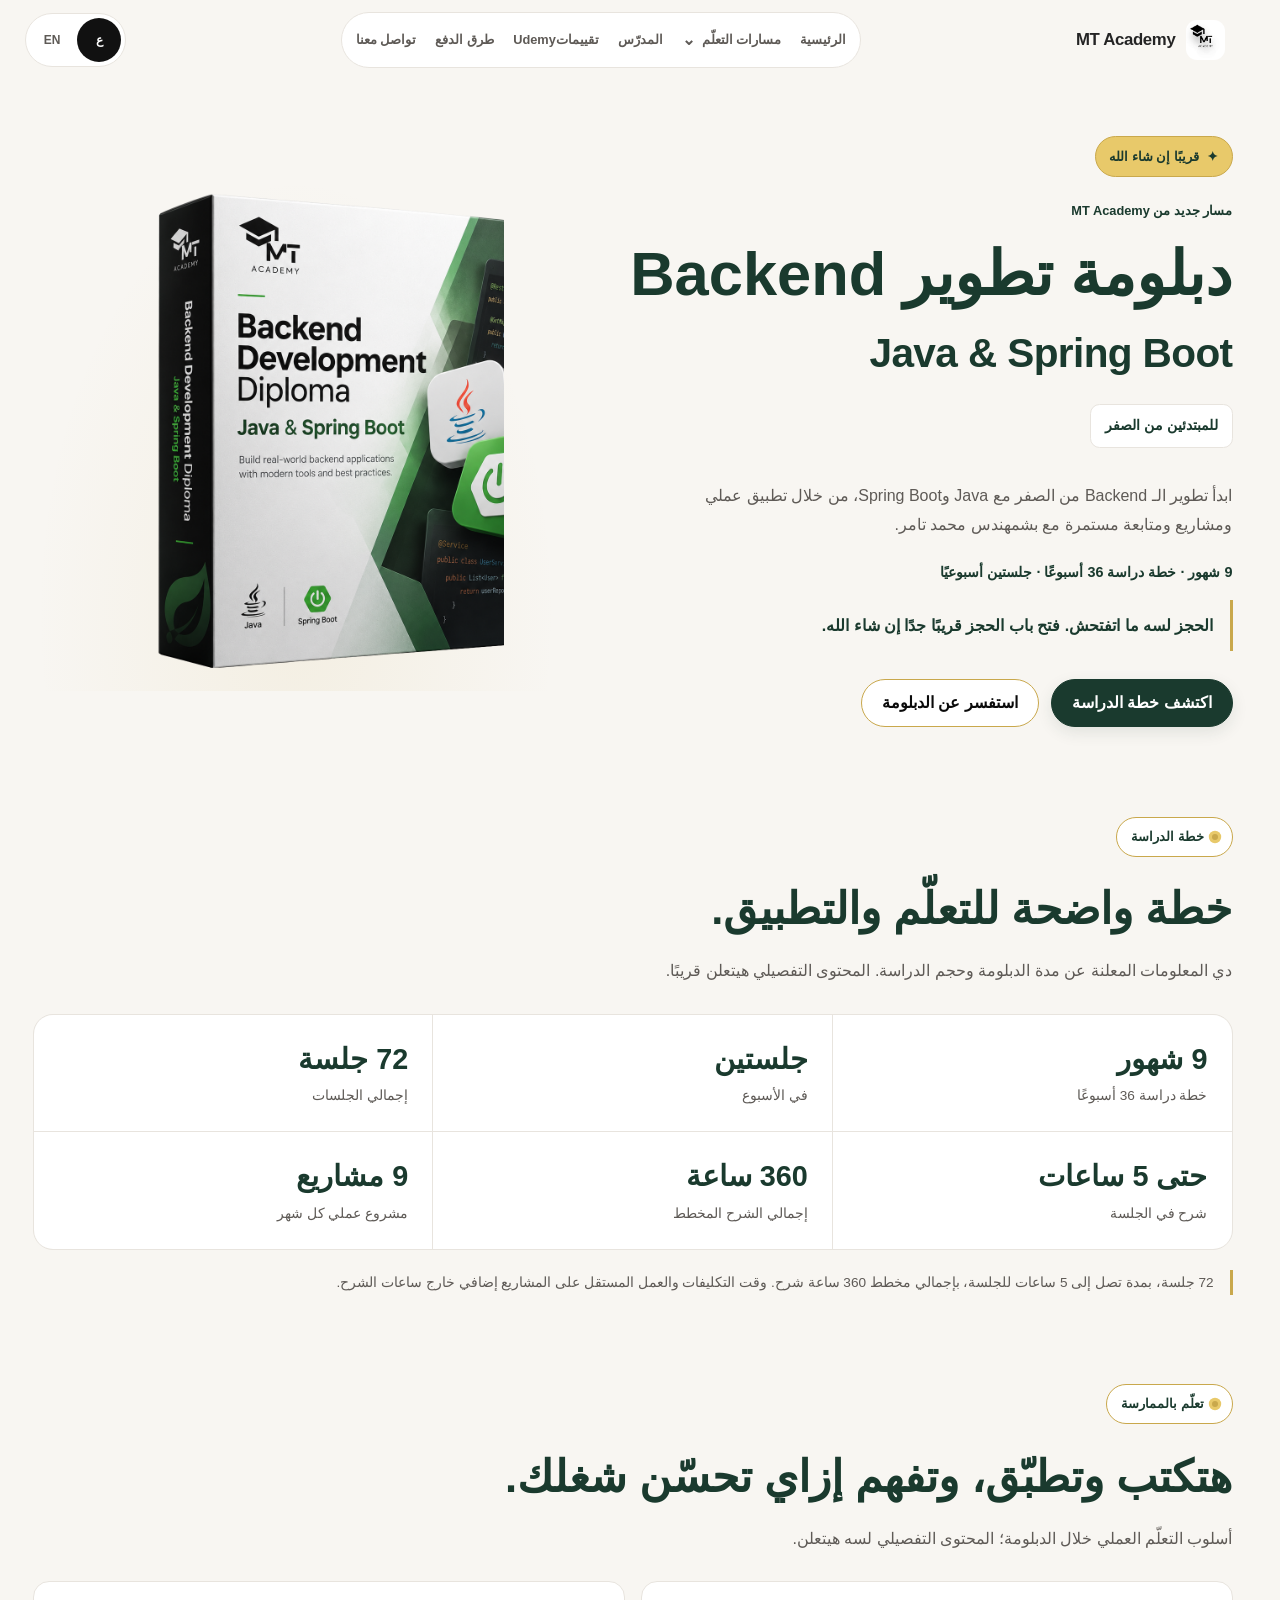
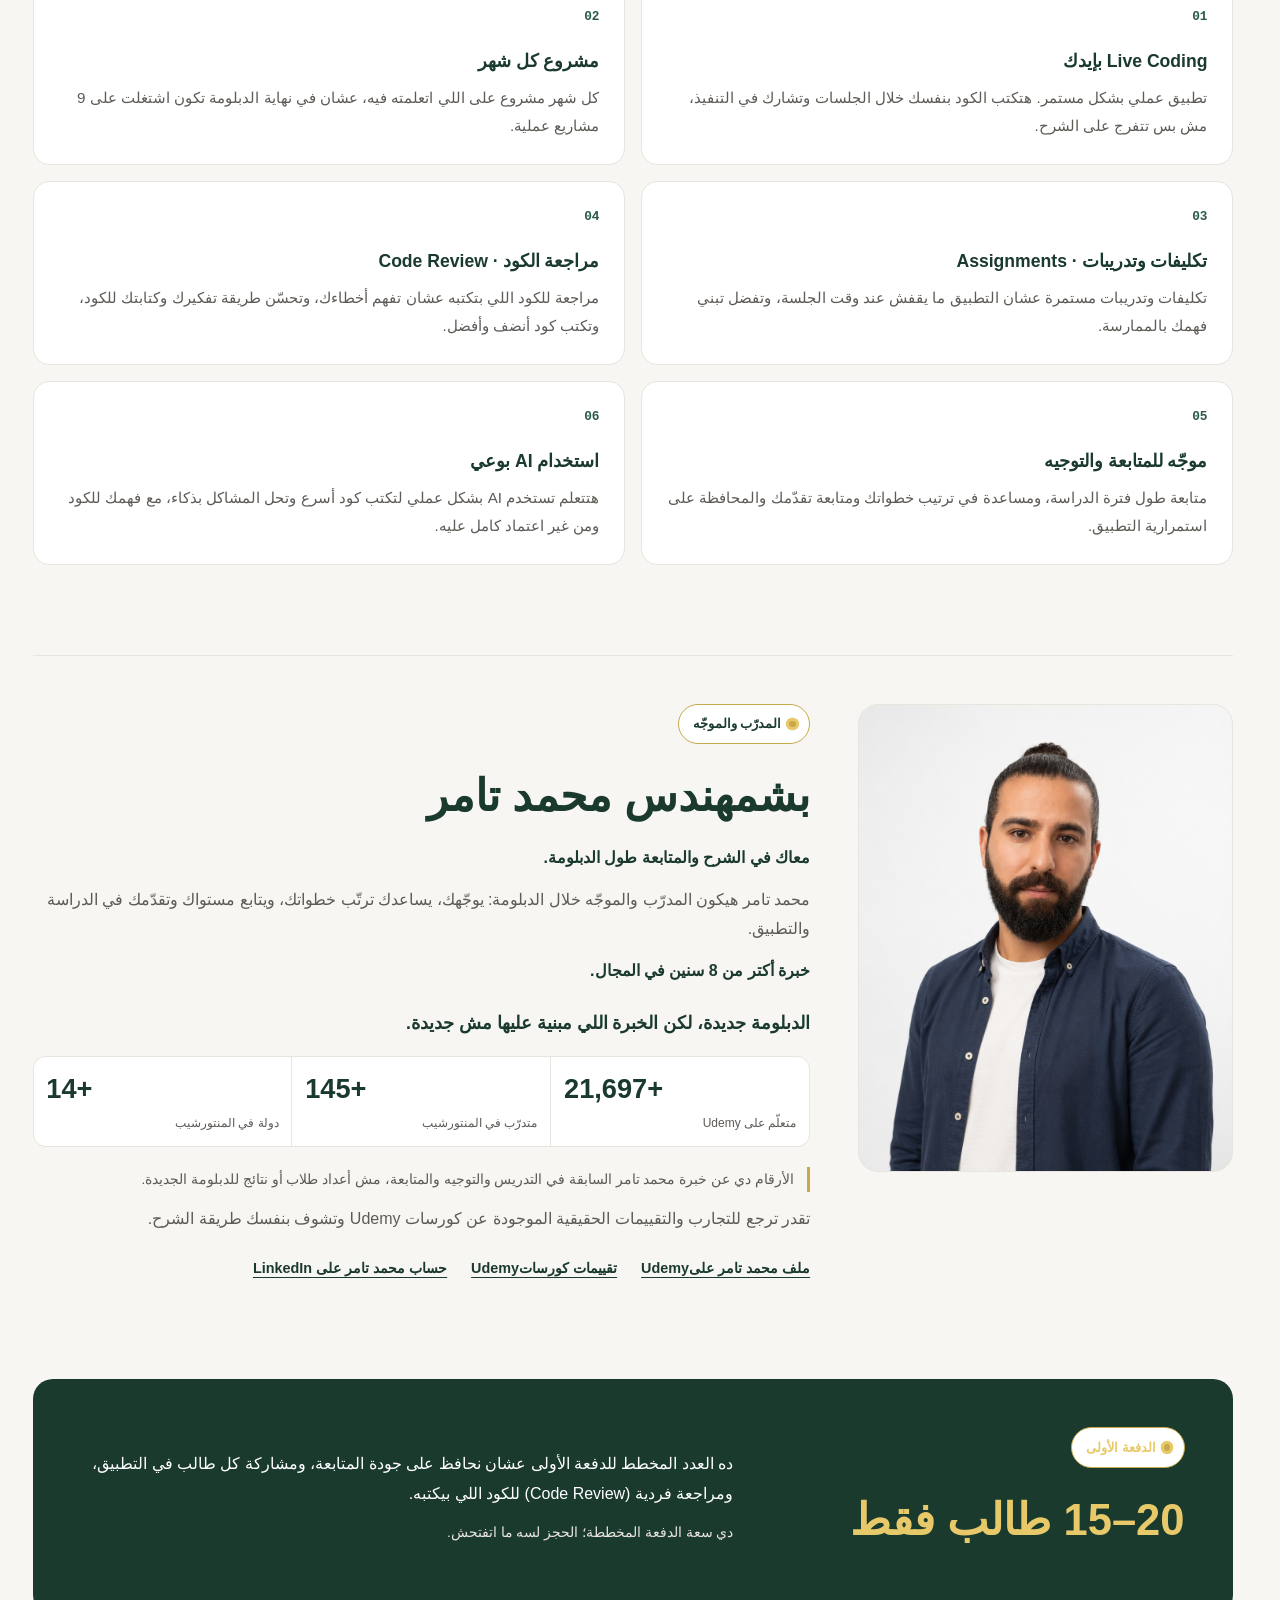
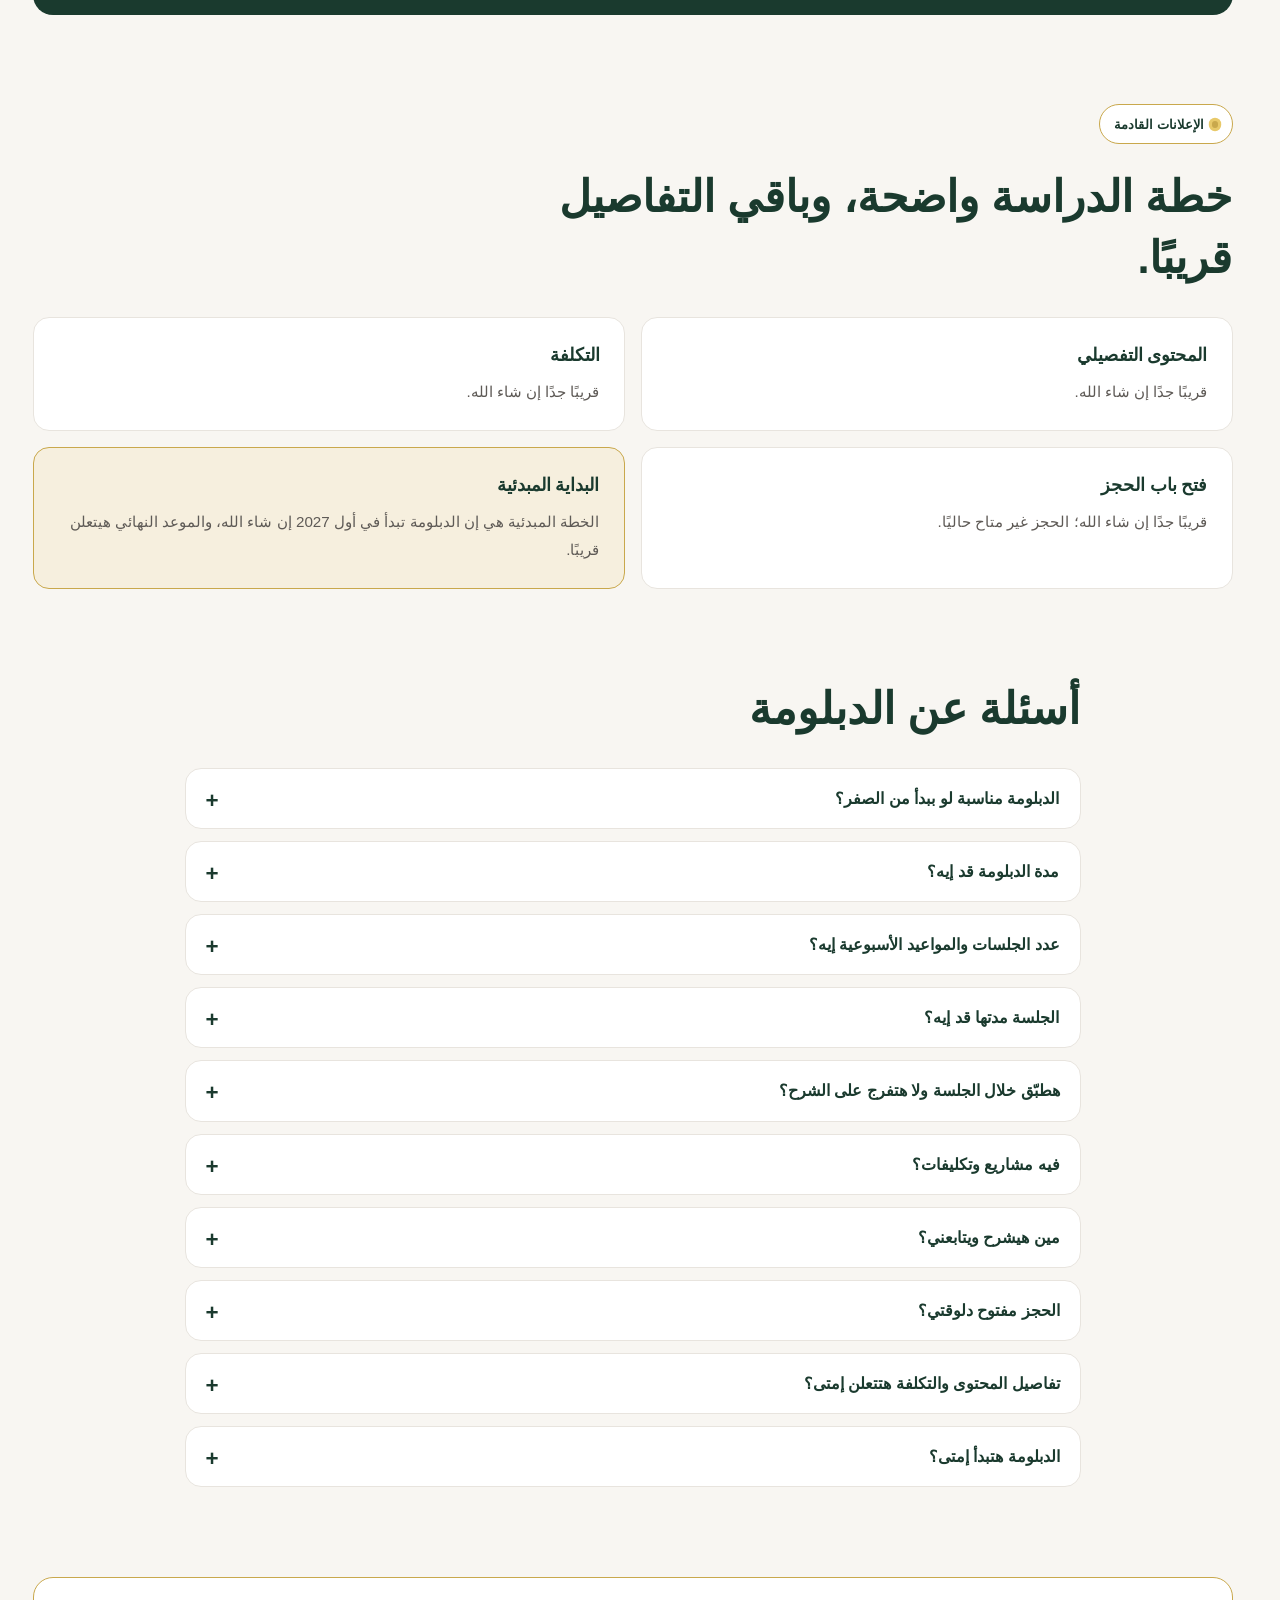
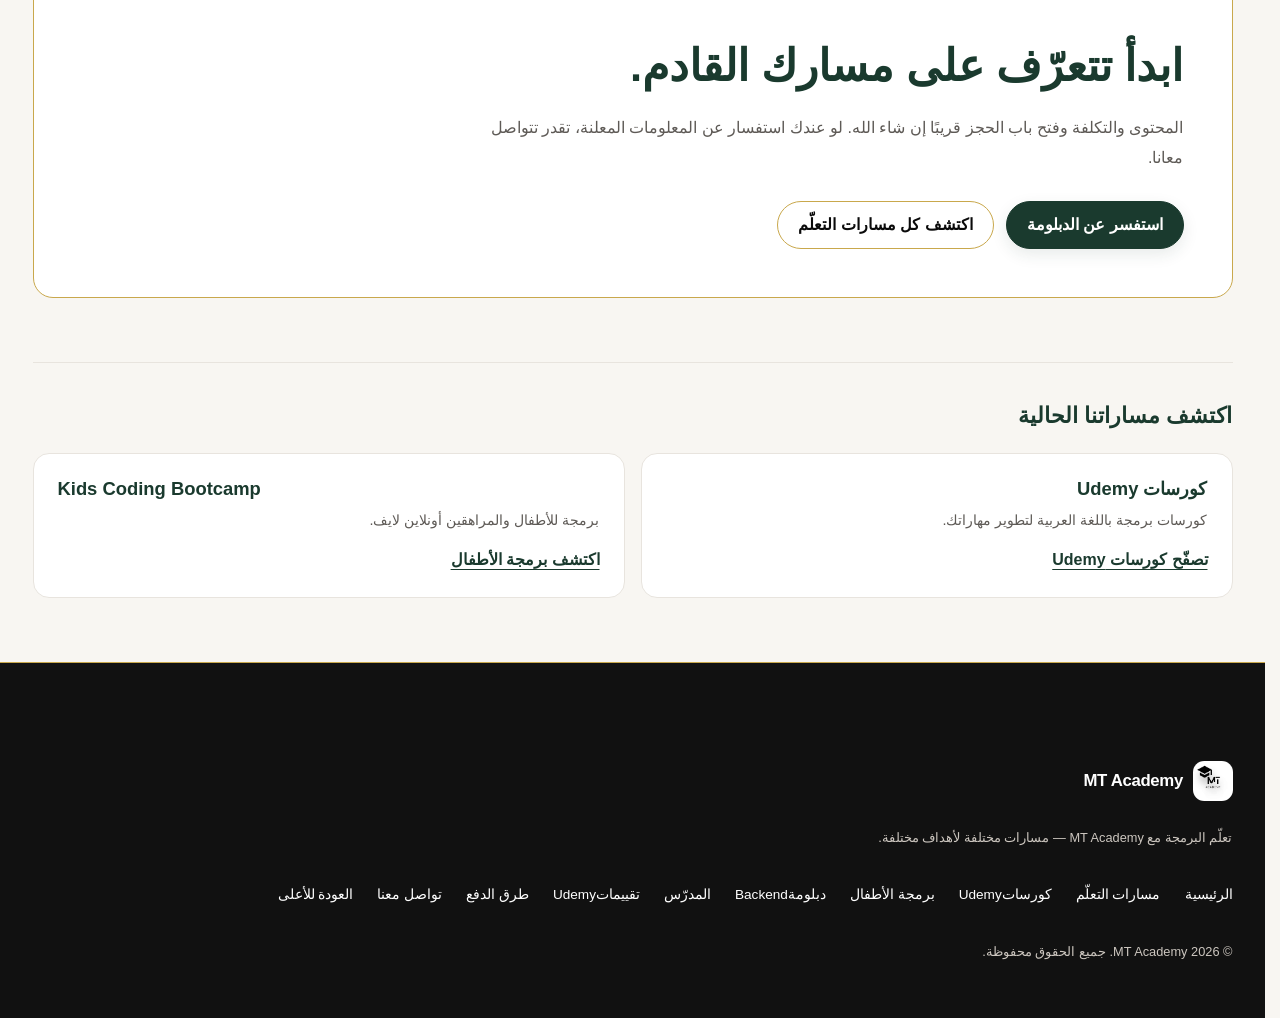
==== commit 0c0c30cb: "feat: expand MT Academy learning paths and improve platform quality - Add Kids Coding Bootcamp and B" ====
--- a/backend-development-diploma/index.html
+++ b/backend-development-diploma/index.html
@@ -1,18 +1,18 @@
 <!doctype html>
-<!-- Static Arabic announcement; maintained through scripts/refresh-backend-page.cjs. -->
+<!-- Static Arabic program preview; maintained through scripts/refresh-backend-page.cjs. -->
 <html lang="ar" dir="rtl">
 <head>
   <meta charset="utf-8"><meta name="viewport" content="width=device-width, initial-scale=1">
   <meta name="theme-color" content="#f8f6f2"><meta name="color-scheme" content="light">
-  <title>دبلومة Backend باستخدام Java وSpring Boot — قريبًا | MT Academy</title><meta name="description" content="دبلومة تطوير Backend باستخدام Java وSpring Boot للمبتدئين من الصفر. قريبًا إن شاء الله — هنعلن قريبًا عن تفاصيل الدبلومة.">
+  <title>دبلومة Backend باستخدام Java وSpring Boot — قريبًا | MT Academy</title><meta name="description" content="ابدأ من الصفر مع Java وSpring Boot: 9 شهور، 72 جلسة و9 مشاريع عملية، مع بشمهندس محمد تامر للشرح والتوجيه والمتابعة ومراجعة الكود (Code Review). الحجز قريبًا؛ البداية مبدئيًا أول 2027.">
   <link rel="canonical" href="https://mtacademy-courses.github.io/backend-development-diploma/">
   <link rel="alternate" hreflang="ar" href="https://mtacademy-courses.github.io/backend-development-diploma/"><link rel="alternate" hreflang="en" href="https://mtacademy-courses.github.io/backend-development-diploma/?lang=en"><link rel="alternate" hreflang="x-default" href="https://mtacademy-courses.github.io/backend-development-diploma/">
   <meta property="og:type" content="website"><meta property="og:site_name" content="MT Academy"><meta property="og:locale" content="ar_EG">
-  <meta property="og:title" content="دبلومة Backend باستخدام Java وSpring Boot — قريبًا | MT Academy"><meta property="og:description" content="دبلومة تطوير Backend باستخدام Java وSpring Boot للمبتدئين من الصفر. قريبًا إن شاء الله — هنعلن قريبًا عن تفاصيل الدبلومة."><meta property="og:url" content="https://mtacademy-courses.github.io/backend-development-diploma/">
-  <meta property="og:image" content="https://mtacademy-courses.github.io/assets/images/backend/backend-social-preview.png"><meta property="og:image:width" content="1200"><meta property="og:image:height" content="630"><meta property="og:image:alt" content="MT Academy — دبلومة Backend باستخدام Java وSpring Boot قريبًا">
-  <meta name="twitter:card" content="summary_large_image"><meta name="twitter:title" content="دبلومة Backend باستخدام Java وSpring Boot — قريبًا | MT Academy"><meta name="twitter:description" content="دبلومة تطوير Backend باستخدام Java وSpring Boot للمبتدئين من الصفر. قريبًا إن شاء الله — هنعلن قريبًا عن تفاصيل الدبلومة."><meta name="twitter:image" content="https://mtacademy-courses.github.io/assets/images/backend/backend-social-preview.png"><meta name="twitter:image:alt" content="MT Academy — دبلومة Backend باستخدام Java وSpring Boot قريبًا">
+  <meta property="og:title" content="دبلومة Backend باستخدام Java وSpring Boot — قريبًا | MT Academy"><meta property="og:description" content="ابدأ من الصفر مع Java وSpring Boot: 9 شهور، 72 جلسة و9 مشاريع عملية، مع بشمهندس محمد تامر للشرح والتوجيه والمتابعة ومراجعة الكود (Code Review). الحجز قريبًا؛ البداية مبدئيًا أول 2027."><meta property="og:url" content="https://mtacademy-courses.github.io/backend-development-diploma/">
+  <meta property="og:image" content="https://mtacademy-courses.github.io/assets/images/backend/backend-social-preview.png"><meta property="og:image:width" content="1200"><meta property="og:image:height" content="630"><meta property="og:image:alt" content="MT Academy — دبلومة Backend باستخدام Java وSpring Boot، الحجز قريبًا">
+  <meta name="twitter:card" content="summary_large_image"><meta name="twitter:title" content="دبلومة Backend باستخدام Java وSpring Boot — قريبًا | MT Academy"><meta name="twitter:description" content="ابدأ من الصفر مع Java وSpring Boot: 9 شهور، 72 جلسة و9 مشاريع عملية، مع بشمهندس محمد تامر للشرح والتوجيه والمتابعة ومراجعة الكود (Code Review). الحجز قريبًا؛ البداية مبدئيًا أول 2027."><meta name="twitter:image" content="https://mtacademy-courses.github.io/assets/images/backend/backend-social-preview.png"><meta name="twitter:image:alt" content="MT Academy — دبلومة Backend باستخدام Java وSpring Boot، الحجز قريبًا">
   <link rel="icon" type="image/jpeg" href="/assets/images/brand/mt-academy-logo.jpg"><link rel="stylesheet" href="/assets/css/styles.css"><link rel="stylesheet" href="/assets/css/backend-diploma.css">
-  <script id="structured-data" type="application/ld+json">{"@context":"https://schema.org","@graph":[{"@type":"Organization","@id":"https://mtacademy-courses.github.io/#organization","name":"MT Academy","url":"https://mtacademy-courses.github.io/","logo":"https://mtacademy-courses.github.io/assets/images/brand/mt-academy-logo.jpg"},{"@type":"WebPage","@id":"https://mtacademy-courses.github.io/backend-development-diploma/#webpage","url":"https://mtacademy-courses.github.io/backend-development-diploma/","name":"دبلومة Backend باستخدام Java وSpring Boot — قريبًا | MT Academy","description":"دبلومة تطوير Backend باستخدام Java وSpring Boot للمبتدئين من الصفر. قريبًا إن شاء الله — هنعلن قريبًا عن تفاصيل الدبلومة.","inLanguage":"ar","publisher":{"@id":"https://mtacademy-courses.github.io/#organization"}}]}</script>
+  <script id="structured-data" type="application/ld+json">{"@context":"https://schema.org","@graph":[{"@type":"Organization","@id":"https://mtacademy-courses.github.io/#organization","name":"MT Academy","url":"https://mtacademy-courses.github.io/","logo":"https://mtacademy-courses.github.io/assets/images/brand/mt-academy-logo.jpg","sameAs":["https://www.udemy.com/user/mohamed-tamer-15/"]},{"@type":"WebPage","@id":"https://mtacademy-courses.github.io/backend-development-diploma/#webpage","url":"https://mtacademy-courses.github.io/backend-development-diploma/","name":"دبلومة Backend باستخدام Java وSpring Boot — قريبًا | MT Academy","description":"ابدأ من الصفر مع Java وSpring Boot: 9 شهور، 72 جلسة و9 مشاريع عملية، مع بشمهندس محمد تامر للشرح والتوجيه والمتابعة ومراجعة الكود (Code Review). الحجز قريبًا؛ البداية مبدئيًا أول 2027.","inLanguage":"ar","publisher":{"@id":"https://mtacademy-courses.github.io/#organization"}}]}</script>
   <script defer src="/assets/js/site-core.js"></script>
   <script defer src="/assets/js/site-data.js"></script>
   <script defer src="/assets/js/backend-diploma-data.js"></script>
@@ -24,42 +24,77 @@
   <header class="site-header">
     <div class="container header-inner">
       <a class="brand" href="/" aria-label="MT Academy — الصفحة الرئيسية"><img class="brand__logo" src="/assets/images/brand/mt-academy-logo.jpg" width="1000" height="1000" alt=""><span class="brand__name">MT Academy</span></a>
-      <nav class="desktop-nav" aria-label="التنقل الرئيسي"><a class="nav-link" href="/" data-config-text="navigation.0.label" data-config-href="navigation.0.href">الرئيسية</a>
-<a class="nav-link" href="/#learning-paths" data-config-text="navigation.1.label" data-config-href="navigation.1.href">المسارات</a>
-<a class="nav-link" href="/#courses" data-config-text="navigation.2.label" data-config-href="navigation.2.href">كورسات Udemy</a>
-<a class="nav-link" href="/kids-coding-bootcamp/" data-config-text="navigation.3.label" data-config-href="navigation.3.href">برمجة الأطفال</a>
-<a class="nav-link" href="/backend-development-diploma/" data-config-text="navigation.4.label" data-config-href="navigation.4.href" data-current-page aria-current="page">دبلومة Backend</a></nav>
+      <nav class="desktop-nav" aria-label="التنقل الرئيسي"><a class="nav-link" href="/#top" data-nav-link data-config-href="primaryNavigation.0.href" data-config-text="primaryNavigation.0.label">الرئيسية</a><details class="nav-paths"><summary class="nav-link is-active" data-config-text="primaryNavigation.1.label">مسارات التعلّم</summary><div class="nav-paths__menu"><a class="nav-submenu__link" href="/#learning-paths" data-nav-link data-config-href="primaryNavigation.1.href" data-config-text="learningOverviewLabel">اكتشف كل المسارات</a><a class="nav-submenu__link" href="/#courses" data-nav-link data-config-href="learningNavigation.0.href" data-config-text="learningNavigation.0.label" data-learning-path="udemy">كورسات Udemy</a><a class="nav-submenu__link" href="/kids-coding-bootcamp/" data-nav-link data-config-href="learningNavigation.1.href" data-config-text="learningNavigation.1.label" data-learning-path="kids">برمجة الأطفال</a><a class="nav-submenu__link" href="/backend-development-diploma/" data-nav-link data-config-href="learningNavigation.2.href" data-config-text="learningNavigation.2.label" data-learning-path="backend" aria-current="page">دبلومة Backend</a></div></details><a class="nav-link" href="/#instructor" data-nav-link data-config-href="primaryNavigation.2.href" data-config-text="primaryNavigation.2.label">المدرّس</a><a class="nav-link" href="/#reviews" data-nav-link data-config-href="primaryNavigation.3.href" data-config-text="primaryNavigation.3.label">تقييمات Udemy</a><a class="nav-link" href="/#payment" data-nav-link data-config-href="primaryNavigation.4.href" data-config-text="primaryNavigation.4.label">طرق الدفع</a><a class="nav-link" href="/#contact" data-nav-link data-config-href="primaryNavigation.5.href" data-config-text="primaryNavigation.5.label">تواصل معنا</a></nav>
       <div class="language-switcher language-switcher--desktop" data-language-switcher role="group" aria-label="تغيير اللغة"><button class="language-switcher__option is-active" type="button" data-language-option="ar" aria-pressed="true" lang="ar">ع</button><button class="language-switcher__option" type="button" data-language-option="en" aria-pressed="false" lang="en">EN</button></div>
-      <a class="button button--compact header-cta" href="https://wa.me/201032105166?text=%D9%85%D8%B1%D8%AD%D8%A8%D9%8B%D8%A7%D8%8C%20%D8%A3%D8%B1%D9%8A%D8%AF%20%D8%A7%D9%84%D8%A7%D8%B3%D8%AA%D9%81%D8%B3%D8%A7%D8%B1%20%D8%B9%D9%86%20%D8%AF%D8%A8%D9%84%D9%88%D9%85%D8%A9%20Backend%20Development%20%D8%A8%D8%A7%D8%B3%D8%AA%D8%AE%D8%AF%D8%A7%D9%85%20Java%20%D9%88Spring%20Boot%20%D8%A7%D9%84%D9%82%D8%A7%D8%AF%D9%85%D8%A9." data-diploma-inquiry target="_blank" rel="noopener noreferrer" data-config-text="hero.contactLabel">استفسر عن الدبلومة</a>
+      <a class="button button--compact header-cta" href="https://wa.me/201032105166?text=%D9%85%D8%B1%D8%AD%D8%A8%D9%8B%D8%A7%D8%8C%20%D8%A3%D8%B1%D9%8A%D8%AF%20%D8%A7%D9%84%D8%A7%D8%B3%D8%AA%D9%81%D8%B3%D8%A7%D8%B1%20%D8%B9%D9%86%20%D8%A7%D9%84%D9%85%D8%B9%D9%84%D9%88%D9%85%D8%A7%D8%AA%20%D8%A7%D9%84%D9%85%D8%B9%D9%84%D9%86%D8%A9%20%D9%84%D8%AF%D8%A8%D9%84%D9%88%D9%85%D8%A9%20Backend%20Development%20%D8%A8%D8%A7%D8%B3%D8%AA%D8%AE%D8%AF%D8%A7%D9%85%20Java%20%D9%88Spring%20Boot%20%D8%A7%D9%84%D9%82%D8%A7%D8%AF%D9%85%D8%A9." data-diploma-inquiry target="_blank" rel="noopener noreferrer" data-config-text="hero.contactLabel">استفسر عن الدبلومة</a>
       <button class="menu-toggle" id="mobile-menu-toggle" type="button" aria-label="فتح القائمة" aria-controls="mobile-nav" aria-expanded="false"><span aria-hidden="true"></span><span aria-hidden="true"></span><span aria-hidden="true"></span></button>
     </div>
-    <div class="mobile-nav" id="mobile-nav" hidden><nav class="mobile-nav__inner container" aria-label="التنقل على الهاتف"><a class="mobile-nav__link" href="/" data-config-text="navigation.0.label" data-config-href="navigation.0.href">الرئيسية</a>
-<a class="mobile-nav__link" href="/#learning-paths" data-config-text="navigation.1.label" data-config-href="navigation.1.href">المسارات</a>
-<a class="mobile-nav__link" href="/#courses" data-config-text="navigation.2.label" data-config-href="navigation.2.href">كورسات Udemy</a>
-<a class="mobile-nav__link" href="/kids-coding-bootcamp/" data-config-text="navigation.3.label" data-config-href="navigation.3.href">برمجة الأطفال</a>
-<a class="mobile-nav__link" href="/backend-development-diploma/" data-config-text="navigation.4.label" data-config-href="navigation.4.href" data-current-page aria-current="page">دبلومة Backend</a><div class="language-switcher language-switcher--mobile" data-language-switcher role="group" aria-label="تغيير اللغة"><button class="language-switcher__option is-active" type="button" data-language-option="ar" aria-pressed="true" lang="ar">العربية</button><button class="language-switcher__option" type="button" data-language-option="en" aria-pressed="false" lang="en">English</button></div><a class="button mobile-nav__cta" href="https://wa.me/201032105166?text=%D9%85%D8%B1%D8%AD%D8%A8%D9%8B%D8%A7%D8%8C%20%D8%A3%D8%B1%D9%8A%D8%AF%20%D8%A7%D9%84%D8%A7%D8%B3%D8%AA%D9%81%D8%B3%D8%A7%D8%B1%20%D8%B9%D9%86%20%D8%AF%D8%A8%D9%84%D9%88%D9%85%D8%A9%20Backend%20Development%20%D8%A8%D8%A7%D8%B3%D8%AA%D8%AE%D8%AF%D8%A7%D9%85%20Java%20%D9%88Spring%20Boot%20%D8%A7%D9%84%D9%82%D8%A7%D8%AF%D9%85%D8%A9." data-diploma-inquiry target="_blank" rel="noopener noreferrer" data-config-text="hero.contactLabel">استفسر عن الدبلومة</a></nav></div>
+    <div class="mobile-nav" id="mobile-nav" hidden><nav class="mobile-nav__inner container" aria-label="التنقل على الهاتف"><a class="mobile-nav__link" href="/#top" data-nav-link data-config-href="primaryNavigation.0.href" data-config-text="primaryNavigation.0.label">الرئيسية</a><div class="mobile-nav__paths"><a class="mobile-nav__link" href="/#learning-paths" data-nav-link data-config-href="primaryNavigation.1.href" data-config-text="primaryNavigation.1.label">مسارات التعلّم</a><a class="mobile-nav__link mobile-nav__child" href="/#courses" data-nav-link data-config-href="learningNavigation.0.href" data-config-text="learningNavigation.0.label" data-learning-path="udemy">كورسات Udemy</a><a class="mobile-nav__link mobile-nav__child" href="/kids-coding-bootcamp/" data-nav-link data-config-href="learningNavigation.1.href" data-config-text="learningNavigation.1.label" data-learning-path="kids">برمجة الأطفال</a><a class="mobile-nav__link mobile-nav__child" href="/backend-development-diploma/" data-nav-link data-config-href="learningNavigation.2.href" data-config-text="learningNavigation.2.label" data-learning-path="backend" aria-current="page">دبلومة Backend</a></div><a class="mobile-nav__link" href="/#instructor" data-nav-link data-config-href="primaryNavigation.2.href" data-config-text="primaryNavigation.2.label">المدرّس</a><a class="mobile-nav__link" href="/#reviews" data-nav-link data-config-href="primaryNavigation.3.href" data-config-text="primaryNavigation.3.label">تقييمات Udemy</a><a class="mobile-nav__link" href="/#payment" data-nav-link data-config-href="primaryNavigation.4.href" data-config-text="primaryNavigation.4.label">طرق الدفع</a><a class="mobile-nav__link" href="/#contact" data-nav-link data-config-href="primaryNavigation.5.href" data-config-text="primaryNavigation.5.label">تواصل معنا</a><div class="language-switcher language-switcher--mobile" data-language-switcher role="group" aria-label="تغيير اللغة"><button class="language-switcher__option is-active" type="button" data-language-option="ar" aria-pressed="true" lang="ar">العربية</button><button class="language-switcher__option" type="button" data-language-option="en" aria-pressed="false" lang="en">English</button></div><a class="button mobile-nav__cta" href="https://wa.me/201032105166?text=%D9%85%D8%B1%D8%AD%D8%A8%D9%8B%D8%A7%D8%8C%20%D8%A3%D8%B1%D9%8A%D8%AF%20%D8%A7%D9%84%D8%A7%D8%B3%D8%AA%D9%81%D8%B3%D8%A7%D8%B1%20%D8%B9%D9%86%20%D8%A7%D9%84%D9%85%D8%B9%D9%84%D9%88%D9%85%D8%A7%D8%AA%20%D8%A7%D9%84%D9%85%D8%B9%D9%84%D9%86%D8%A9%20%D9%84%D8%AF%D8%A8%D9%84%D9%88%D9%85%D8%A9%20Backend%20Development%20%D8%A8%D8%A7%D8%B3%D8%AA%D8%AE%D8%AF%D8%A7%D9%85%20Java%20%D9%88Spring%20Boot%20%D8%A7%D9%84%D9%82%D8%A7%D8%AF%D9%85%D8%A9." data-diploma-inquiry target="_blank" rel="noopener noreferrer" data-config-text="hero.contactLabel">استفسر عن الدبلومة</a></nav></div>
   </header>
   <main class="container diploma-main" id="main-content">
     <section class="diploma-hero" aria-labelledby="diploma-title" data-diploma-status data-offering-status="coming-soon">
       <div class="diploma-hero__copy">
         <span class="coming-soon-badge" data-config-text="statusLabel">قريبًا إن شاء الله</span>
-        <p class="diploma-eyebrow" data-config-text="hero.eyebrow">مسار جديد من MT Academy</p>
+        <p class="diploma-eyebrow" data-config-text="hero.eyebrow">مسار جديد من <bdi class="technical-name" dir="ltr" lang="en">MT Academy</bdi></p>
         <h1 id="diploma-title"><span data-config-text="hero.title">دبلومة تطوير Backend</span><span class="diploma-hero__technologies" dir="ltr">Java &amp; Spring Boot</span></h1>
         <p class="diploma-audience" data-config-text="hero.audience">للمبتدئين من الصفر</p>
-        <p class="diploma-description" data-config-text="hero.description">دبلومة قادمة لتعلّم تطوير Backend باستخدام Java وSpring Boot، تبدأ معاك من الصفر.</p>
-        <p class="diploma-announcement" data-config-text="hero.announcement">هنعلن قريبًا عن تفاصيل الدبلومة.</p>
-        <div class="diploma-actions"><a class="button" href="/#learning-paths" data-config-text="hero.returnLabel">اكتشف كل مسارات التعلّم</a><a class="button button--secondary" href="https://wa.me/201032105166?text=%D9%85%D8%B1%D8%AD%D8%A8%D9%8B%D8%A7%D8%8C%20%D8%A3%D8%B1%D9%8A%D8%AF%20%D8%A7%D9%84%D8%A7%D8%B3%D8%AA%D9%81%D8%B3%D8%A7%D8%B1%20%D8%B9%D9%86%20%D8%AF%D8%A8%D9%84%D9%88%D9%85%D8%A9%20Backend%20Development%20%D8%A8%D8%A7%D8%B3%D8%AA%D8%AE%D8%AF%D8%A7%D9%85%20Java%20%D9%88Spring%20Boot%20%D8%A7%D9%84%D9%82%D8%A7%D8%AF%D9%85%D8%A9." data-diploma-inquiry target="_blank" rel="noopener noreferrer" data-config-text="hero.contactLabel">استفسر عن الدبلومة</a></div>
+        <p class="diploma-description" data-config-text="hero.description">ابدأ تطوير الـ <bdi class="technical-name" dir="ltr" lang="en">Backend</bdi> من الصفر مع <bdi class="technical-name" dir="ltr" lang="en">Java</bdi> و<bdi class="technical-name" dir="ltr" lang="en">Spring Boot</bdi>، من خلال تطبيق عملي ومشاريع ومتابعة مستمرة مع بشمهندس محمد تامر.</p>
+        <p class="diploma-hero__summary" data-config-text="hero.summary">9 شهور · خطة دراسة 36 أسبوعًا · جلستين أسبوعيًا</p>
+        <p class="diploma-announcement" data-config-text="hero.announcement">الحجز لسه ما اتفتحش. فتح باب الحجز قريبًا جدًا إن شاء الله.</p>
+        <div class="diploma-actions"><a class="button" href="#study-plan" data-config-text="hero.detailsLabel">اكتشف خطة الدراسة</a><a class="button button--secondary" href="https://wa.me/201032105166?text=%D9%85%D8%B1%D8%AD%D8%A8%D9%8B%D8%A7%D8%8C%20%D8%A3%D8%B1%D9%8A%D8%AF%20%D8%A7%D9%84%D8%A7%D8%B3%D8%AA%D9%81%D8%B3%D8%A7%D8%B1%20%D8%B9%D9%86%20%D8%A7%D9%84%D9%85%D8%B9%D9%84%D9%88%D9%85%D8%A7%D8%AA%20%D8%A7%D9%84%D9%85%D8%B9%D9%84%D9%86%D8%A9%20%D9%84%D8%AF%D8%A8%D9%84%D9%88%D9%85%D8%A9%20Backend%20Development%20%D8%A8%D8%A7%D8%B3%D8%AA%D8%AE%D8%AF%D8%A7%D9%85%20Java%20%D9%88Spring%20Boot%20%D8%A7%D9%84%D9%82%D8%A7%D8%AF%D9%85%D8%A9." data-diploma-inquiry target="_blank" rel="noopener noreferrer" data-config-text="hero.contactLabel">استفسر عن الدبلومة</a></div>
       </div>
-      <div class="diploma-hero__visual" aria-hidden="true"><img class="backend-illustration" src="/assets/images/backend/backend-announcement.svg" width="1200" height="800" alt="" decoding="async" fetchpriority="high"></div>
+      <div class="diploma-hero__visual"><div class="backend-box-stage" style="--box-aspect: 990 / 1160; --box-width: 126.66666666666666%; --box-left: -15.555555555555555%; --box-top: -3.189655172413793%"><img src="/assets/images/backend/backend-development-diploma-box.webp" width="1254" height="1254" alt="غلاف دبلومة تطوير Backend باستخدام Java وSpring Boot من MT Academy" data-config-src="visual.src" data-config-alt="visualAlt" decoding="async" fetchpriority="high"></div></div>
+    </section>
+
+    <section class="diploma-section diploma-overview" id="study-plan" aria-labelledby="overview-title">
+      <div class="diploma-section-heading"><p class="eyebrow" data-config-text="overview.eyebrow">خطة الدراسة</p><h2 id="overview-title" data-config-text="overview.title">خطة واضحة للتعلّم والتطبيق.</h2><p data-config-text="overview.description">دي المعلومات المعلنة عن مدة الدبلومة وحجم الدراسة. المحتوى التفصيلي هيتعلن قريبًا.</p></div>
+      <dl class="diploma-metrics"><div class="diploma-metric"><dt data-config-text="overview.metrics.0.label">خطة دراسة 36 أسبوعًا</dt><dd data-config-text="overview.metrics.0.value">9 شهور</dd></div><div class="diploma-metric"><dt data-config-text="overview.metrics.1.label">في الأسبوع</dt><dd data-config-text="overview.metrics.1.value">جلستين</dd></div><div class="diploma-metric"><dt data-config-text="overview.metrics.2.label">إجمالي الجلسات</dt><dd data-config-text="overview.metrics.2.value">72 جلسة</dd></div><div class="diploma-metric"><dt data-config-text="overview.metrics.3.label">شرح في الجلسة</dt><dd data-config-text="overview.metrics.3.value">حتى 5 ساعات</dd></div><div class="diploma-metric"><dt data-config-text="overview.metrics.4.label">إجمالي الشرح المخطط</dt><dd data-config-text="overview.metrics.4.value">360 ساعة</dd></div><div class="diploma-metric"><dt data-config-text="overview.metrics.5.label">مشروع عملي كل شهر</dt><dd data-config-text="overview.metrics.5.value">9 مشاريع</dd></div></dl>
+      <p class="diploma-hours-note" data-config-text="overview.hoursNote">72 جلسة، بمدة تصل إلى 5 ساعات للجلسة، بإجمالي مخطط 360 ساعة شرح. وقت التكليفات والعمل المستقل على المشاريع إضافي خارج ساعات الشرح.</p>
+    </section>
+    <section class="diploma-section" aria-labelledby="practice-title">
+      <div class="diploma-section-heading"><p class="eyebrow" data-config-text="practice.eyebrow">تعلّم بالممارسة</p><h2 id="practice-title" data-config-text="practice.title">هتكتب وتطبّق، وتفهم إزاي تحسّن شغلك.</h2><p data-config-text="practice.description">أسلوب التعلّم العملي خلال الدبلومة؛ المحتوى التفصيلي لسه هيتعلن.</p></div>
+      <div class="diploma-practice-grid"><article class="diploma-practice-card"><span class="diploma-step" aria-hidden="true">01</span><h3 data-config-text="practice.items.0.title"><bdi class="technical-name" dir="ltr" lang="en">Live Coding</bdi> بإيدك</h3><p data-config-text="practice.items.0.description">تطبيق عملي بشكل مستمر. هتكتب الكود بنفسك خلال الجلسات وتشارك في التنفيذ، مش بس تتفرج على الشرح.</p></article><article class="diploma-practice-card"><span class="diploma-step" aria-hidden="true">02</span><h3 data-config-text="practice.items.1.title">مشروع كل شهر</h3><p data-config-text="practice.items.1.description">كل شهر مشروع على اللي اتعلمته فيه، عشان في نهاية الدبلومة تكون اشتغلت على 9 مشاريع عملية.</p></article><article class="diploma-practice-card"><span class="diploma-step" aria-hidden="true">03</span><h3 data-config-text="practice.items.2.title">تكليفات وتدريبات · Assignments</h3><p data-config-text="practice.items.2.description">تكليفات وتدريبات مستمرة عشان التطبيق ما يقفش عند وقت الجلسة، وتفضل تبني فهمك بالممارسة.</p></article><article class="diploma-practice-card"><span class="diploma-step" aria-hidden="true">04</span><h3 data-config-text="practice.items.3.title">مراجعة الكود · <bdi class="technical-name" dir="ltr" lang="en">Code Review</bdi></h3><p data-config-text="practice.items.3.description">مراجعة للكود اللي بتكتبه عشان تفهم أخطاءك، وتحسّن طريقة تفكيرك وكتابتك للكود، وتكتب كود أنضف وأفضل.</p></article><article class="diploma-practice-card"><span class="diploma-step" aria-hidden="true">05</span><h3 data-config-text="practice.items.4.title">موجّه للمتابعة والتوجيه</h3><p data-config-text="practice.items.4.description">متابعة طول فترة الدراسة، ومساعدة في ترتيب خطواتك ومتابعة تقدّمك والمحافظة على استمرارية التطبيق.</p></article><article class="diploma-practice-card"><span class="diploma-step" aria-hidden="true">06</span><h3 data-config-text="practice.items.5.title">استخدام <bdi class="technical-name" dir="ltr" lang="en">AI</bdi> بوعي</h3><p data-config-text="practice.items.5.description">هتتعلم تستخدم <bdi class="technical-name" dir="ltr" lang="en">AI</bdi> بشكل عملي لتكتب كود أسرع وتحل المشاكل بذكاء، مع فهمك للكود ومن غير اعتماد كامل عليه.</p></article></div>
+    </section>
+    <section class="diploma-section diploma-mentor" aria-labelledby="mentor-title">
+      <figure class="diploma-mentor__portrait"><img src="/assets/images/Me.png" width="948" height="1659" alt="بشمهندس محمد تامر، المدرّب والموجّه خلال الدبلومة" data-config-src="instructorProfile.image.src" data-config-alt="mentor.portraitAlt" loading="lazy" decoding="async"></figure>
+      <div class="diploma-mentor__copy">
+        <p class="eyebrow" data-config-text="mentor.eyebrow">المدرّب والموجّه</p>
+        <h2 id="mentor-title" data-config-text="mentor.name">بشمهندس محمد تامر</h2>
+        <p class="diploma-mentor__role" data-config-text="mentor.role">معاك في الشرح والمتابعة طول الدبلومة.</p>
+        <p data-config-text="mentor.description">محمد تامر هيكون المدرّب والموجّه خلال الدبلومة: يوجّهك، يساعدك ترتّب خطواتك، ويتابع مستواك وتقدّمك في الدراسة والتطبيق.</p>
+        <p class="diploma-mentor__experience" data-config-text="mentor.experience">خبرة أكتر من 8 سنين في المجال.</p>
+        <h3 data-config-text="mentor.title">الدبلومة جديدة، لكن الخبرة اللي مبنية عليها مش جديدة.</h3>
+        <dl class="diploma-experience"><div class="diploma-metric"><dt data-config-text="mentor.stats.0.label">متعلّم على <bdi class="technical-name" dir="ltr" lang="en">Udemy</bdi></dt><dd dir="ltr" data-config-text="mentor.stats.0.value">21,697+</dd></div><div class="diploma-metric"><dt data-config-text="mentor.stats.1.label">متدرّب في المنتورشيب</dt><dd dir="ltr" data-config-text="mentor.stats.1.value">145+</dd></div><div class="diploma-metric"><dt data-config-text="mentor.stats.2.label">دولة في المنتورشيب</dt><dd dir="ltr" data-config-text="mentor.stats.2.value">14+</dd></div></dl>
+        <p class="diploma-attribution" data-config-text="mentor.attribution">الأرقام دي عن خبرة محمد تامر السابقة في التدريس والتوجيه والمتابعة، مش أعداد طلاب أو نتائج للدبلومة الجديدة.</p>
+        <p data-config-text="mentor.evidence">تقدر ترجع للتجارب والتقييمات الحقيقية الموجودة عن كورسات <bdi class="technical-name" dir="ltr" lang="en">Udemy</bdi> وتشوف بنفسك طريقة الشرح.</p>
+        <div class="diploma-evidence-links"><a href="https://www.udemy.com/user/mohamed-tamer-15/" data-config-href="evidenceLinks.udemy" data-config-text="mentor.udemyLabel" target="_blank" rel="noopener noreferrer">ملف محمد تامر على Udemy</a><a href="/#reviews" data-config-href="evidenceLinks.reviews" data-config-text="mentor.reviewsLabel">تقييمات كورسات Udemy</a><a href="https://www.linkedin.com/in/mohamedtamer0/" data-config-href="instructorProfile.linkedinUrl" data-config-text="interface.instructorLinkedInLabel" target="_blank" rel="noopener noreferrer">حساب محمد تامر على LinkedIn</a></div>
+      </div>
+    </section>
+    <section class="diploma-section diploma-cohort" aria-labelledby="cohort-title">
+      <div><p class="eyebrow" data-config-text="cohort.eyebrow">الدفعة الأولى</p><h2 id="cohort-title" data-config-text="cohort.title">⁦15–20⁩ طالب فقط</h2></div>
+      <div><p data-config-text="cohort.description">ده العدد المخطط للدفعة الأولى عشان نحافظ على جودة المتابعة، ومشاركة كل طالب في التطبيق، ومراجعة فردية (<bdi class="technical-name" dir="ltr" lang="en">Code Review</bdi>) للكود اللي بيكتبه.</p><p class="diploma-cohort__note" data-config-text="cohort.note">دي سعة الدفعة المخططة؛ الحجز لسه ما اتفتحش.</p></div>
+    </section>
+    <section class="diploma-section" aria-labelledby="announcements-title">
+      <div class="diploma-section-heading"><p class="eyebrow" data-config-text="announcements.eyebrow">الإعلانات القادمة</p><h2 id="announcements-title" data-config-text="announcements.title">خطة الدراسة واضحة، وباقي التفاصيل قريبًا.</h2></div>
+      <div class="diploma-announcements"><article><h3 data-config-text="announcements.items.0.title">المحتوى التفصيلي</h3><p data-config-text="announcements.items.0.description">قريبًا جدًا إن شاء الله.</p></article><article><h3 data-config-text="announcements.items.1.title">التكلفة</h3><p data-config-text="announcements.items.1.description">قريبًا جدًا إن شاء الله.</p></article><article><h3 data-config-text="announcements.items.2.title">فتح باب الحجز</h3><p data-config-text="announcements.items.2.description">قريبًا جدًا إن شاء الله؛ الحجز غير متاح حاليًا.</p></article><article><h3 data-config-text="announcements.items.3.title">البداية المبدئية</h3><p data-config-text="announcements.items.3.description">الخطة المبدئية هي إن الدبلومة تبدأ في أول 2027 إن شاء الله، والموعد النهائي هيتعلن قريبًا.</p></article></div>
+    </section>
+    <section class="diploma-section diploma-faq" aria-labelledby="faq-title">
+      <div class="diploma-section-heading"><h2 id="faq-title" data-config-text="faq.title">أسئلة عن الدبلومة</h2></div>
+      <div><details><summary data-config-text="faq.items.0.question">الدبلومة مناسبة لو ببدأ من الصفر؟</summary><p data-config-text="faq.items.0.answer">أيوه، دبلومة <bdi class="technical-name" dir="ltr" lang="en">Backend</bdi> باستخدام <bdi class="technical-name" dir="ltr" lang="en">Java</bdi> و<bdi class="technical-name" dir="ltr" lang="en">Spring Boot</bdi> مخصصة للمبتدئين من الصفر.</p></details><details><summary data-config-text="faq.items.1.question">مدة الدبلومة قد إيه؟</summary><p data-config-text="faq.items.1.answer">المدة المعلنة 9 شهور، بخطة دراسة 36 أسبوعًا. المواعيد التفصيلية هتتعلن لاحقًا.</p></details><details><summary data-config-text="faq.items.2.question">عدد الجلسات والمواعيد الأسبوعية إيه؟</summary><p data-config-text="faq.items.2.answer">جلستين في الأسبوع، بإجمالي 72 جلسة خلال خطة الدراسة. أيام الجلسات ومواعيدها لسه هتتعلن.</p></details><details><summary data-config-text="faq.items.3.question">الجلسة مدتها قد إيه؟</summary><p data-config-text="faq.items.3.answer">مدة الشرح خلال الجلسة تصل إلى 5 ساعات، بإجمالي مخطط 360 ساعة شرح. مدة كل جلسة مش شرط تكون 5 ساعات بالضبط؛ التكليفات والعمل المستقل على المشاريع خارج الإجمالي ده.</p></details><details><summary data-config-text="faq.items.4.question">هطبّق خلال الجلسة ولا هتفرج على الشرح؟</summary><p data-config-text="faq.items.4.answer">هتكتب وتطبّق بإيدك خلال الجلسات، مع <bdi class="technical-name" dir="ltr" lang="en">Live Coding</bdi> عملي مستمر ومراجعة للكود اللي بتكتبه.</p></details><details><summary data-config-text="faq.items.5.question">فيه مشاريع وتكليفات؟</summary><p data-config-text="faq.items.5.answer">أيوه، مشروع عملي كل شهر على اللي اتعلمته، بإجمالي 9 مشاريع، ومعاها تكليفات وتدريبات مستمرة (Assignments) خارج الجلسات.</p></details><details><summary data-config-text="faq.items.6.question">مين هيشرح ويتابعني؟</summary><p data-config-text="faq.items.6.answer">بشمهندس محمد تامر هيكون المدرّب والموجّه خلال الدبلومة للشرح والتوجيه ومتابعة مستواك وتقدّمك.</p></details><details><summary data-config-text="faq.items.7.question">الحجز مفتوح دلوقتي؟</summary><p data-config-text="faq.items.7.answer">لأ، فتح باب الحجز قريبًا جدًا إن شاء الله. الدفعة الأولى مخطط لها ⁦15–20⁩ طالب للحفاظ على جودة المتابعة والتطبيق ومراجعة الكود (<bdi class="technical-name" dir="ltr" lang="en">Code Review</bdi>).</p></details><details><summary data-config-text="faq.items.8.question">تفاصيل المحتوى والتكلفة هتتعلن إمتى؟</summary><p data-config-text="faq.items.8.answer">تفاصيل المحتوى والتكلفة هتتعلن قريبًا جدًا إن شاء الله؛ لسه مفيش موعد محدد للإعلان.</p></details><details><summary data-config-text="faq.items.9.question">الدبلومة هتبدأ إمتى؟</summary><p data-config-text="faq.items.9.answer">التخطيط المبدئي هو أول 2027 إن شاء الله. ده توقيت مبدئي، والموعد النهائي هيتعلن قريبًا.</p></details></div>
+    </section>
+    <section class="diploma-section diploma-closing" aria-labelledby="closing-title">
+      <h2 id="closing-title" data-config-text="closing.title">ابدأ تتعرّف على مسارك القادم.</h2>
+      <p data-config-text="closing.description">المحتوى والتكلفة وفتح باب الحجز قريبًا إن شاء الله. لو عندك استفسار عن المعلومات المعلنة، تقدر تتواصل معانا.</p>
+      <div class="diploma-actions"><a class="button" href="https://wa.me/201032105166?text=%D9%85%D8%B1%D8%AD%D8%A8%D9%8B%D8%A7%D8%8C%20%D8%A3%D8%B1%D9%8A%D8%AF%20%D8%A7%D9%84%D8%A7%D8%B3%D8%AA%D9%81%D8%B3%D8%A7%D8%B1%20%D8%B9%D9%86%20%D8%A7%D9%84%D9%85%D8%B9%D9%84%D9%88%D9%85%D8%A7%D8%AA%20%D8%A7%D9%84%D9%85%D8%B9%D9%84%D9%86%D8%A9%20%D9%84%D8%AF%D8%A8%D9%84%D9%88%D9%85%D8%A9%20Backend%20Development%20%D8%A8%D8%A7%D8%B3%D8%AA%D8%AE%D8%AF%D8%A7%D9%85%20Java%20%D9%88Spring%20Boot%20%D8%A7%D9%84%D9%82%D8%A7%D8%AF%D9%85%D8%A9." data-diploma-inquiry target="_blank" rel="noopener noreferrer" data-config-text="hero.contactLabel">استفسر عن الدبلومة</a><a class="button button--secondary" href="/#learning-paths" data-config-text="hero.returnLabel">اكتشف كل مسارات التعلّم</a></div>
     </section>
     <section class="diploma-related" aria-labelledby="related-title">
       <h2 id="related-title" data-config-text="related.title">اكتشف مساراتنا الحالية</h2>
       <div class="diploma-related__grid">
-        <article class="diploma-related__card"><h3 data-config-text="related.udemyTitle">كورسات Udemy</h3><p data-config-text="related.udemyDescription">كورسات برمجة باللغة العربية لتطوير مهاراتك.</p><a href="/#courses" data-config-text="related.udemyCta">تصفّح كورسات Udemy</a></article>
+        <article class="diploma-related__card"><h3 data-config-text="related.udemyTitle">كورسات <bdi class="technical-name" dir="ltr" lang="en">Udemy</bdi></h3><p data-config-text="related.udemyDescription">كورسات برمجة باللغة العربية لتطوير مهاراتك.</p><a href="/#courses" data-config-text="related.udemyCta">تصفّح كورسات Udemy</a></article>
         <article class="diploma-related__card"><h3 data-config-text="related.kidsTitle">Kids Coding Bootcamp</h3><p data-config-text="related.kidsDescription">برمجة للأطفال والمراهقين أونلاين لايف.</p><a href="/kids-coding-bootcamp/" data-config-text="related.kidsCta">اكتشف برمجة الأطفال</a></article>
       </div>
     </section>
   </main>
-  <footer class="site-footer"><div class="container diploma-footer"><a class="brand" href="/" aria-label="MT Academy — الصفحة الرئيسية"><img class="brand__logo" src="/assets/images/brand/mt-academy-logo.jpg" width="1000" height="1000" alt=""><span class="brand__name">MT Academy</span></a><p data-config-text="footer.statement">تعلّم البرمجة مع MT Academy — مسارات مختلفة لأهداف مختلفة.</p><nav aria-label="روابط سريعة" data-config-aria="footer.navigationLabel"><a href="/" data-config-text="footer.home">الرئيسية</a><a href="/#learning-paths" data-config-text="footer.paths">مسارات التعلّم</a><a href="/#courses" data-config-text="footer.udemy">كورسات Udemy</a><a href="/kids-coding-bootcamp/" data-config-text="footer.kids">برمجة الأطفال</a><a href="/backend-development-diploma/" aria-current="page" data-config-text="footer.backend">دبلومة Backend</a><a href="#top" data-config-text="footer.top">العودة للأعلى</a></nav><p>© <span data-current-year>2026</span> <span data-config-text="footer.copyright">MT Academy. جميع الحقوق محفوظة.</span></p></div></footer>
+  <footer class="site-footer"><div class="container diploma-footer"><a class="brand" href="/" aria-label="MT Academy — الصفحة الرئيسية"><img class="brand__logo" src="/assets/images/brand/mt-academy-logo.jpg" width="1000" height="1000" alt=""><span class="brand__name">MT Academy</span></a><p data-config-text="footer.statement">تعلّم البرمجة مع <bdi class="technical-name" dir="ltr" lang="en">MT Academy</bdi> — مسارات مختلفة لأهداف مختلفة.</p><nav aria-label="روابط سريعة" data-config-aria="footer.navigationLabel"><a class="" href="/#top" data-nav-link data-config-href="primaryNavigation.0.href" data-config-text="primaryNavigation.0.label">الرئيسية</a><a class="" href="/#learning-paths" data-nav-link data-config-href="primaryNavigation.1.href" data-config-text="primaryNavigation.1.label">مسارات التعلّم</a><a class="" href="/#courses" data-nav-link data-config-href="learningNavigation.0.href" data-config-text="learningNavigation.0.label" data-learning-path="udemy">كورسات Udemy</a><a class="" href="/kids-coding-bootcamp/" data-nav-link data-config-href="learningNavigation.1.href" data-config-text="learningNavigation.1.label" data-learning-path="kids">برمجة الأطفال</a><a class="" href="/backend-development-diploma/" data-nav-link data-config-href="learningNavigation.2.href" data-config-text="learningNavigation.2.label" data-learning-path="backend" aria-current="page">دبلومة Backend</a><a class="" href="/#instructor" data-nav-link data-config-href="primaryNavigation.2.href" data-config-text="primaryNavigation.2.label">المدرّس</a><a class="" href="/#reviews" data-nav-link data-config-href="primaryNavigation.3.href" data-config-text="primaryNavigation.3.label">تقييمات Udemy</a><a class="" href="/#payment" data-nav-link data-config-href="primaryNavigation.4.href" data-config-text="primaryNavigation.4.label">طرق الدفع</a><a class="" href="/#contact" data-nav-link data-config-href="primaryNavigation.5.href" data-config-text="primaryNavigation.5.label">تواصل معنا</a><a href="#top" data-config-text="footer.top">العودة للأعلى</a></nav><p>© <span data-current-year>2026</span> <span data-config-text="footer.copyright">MT Academy. جميع الحقوق محفوظة.</span></p></div></footer>
 </body>
 </html>
--- a/assets/css/styles.css
+++ b/assets/css/styles.css
@@ -50,18 +50,21 @@
   --radius-md: 1rem;
   --radius-lg: 1.5rem;
   --radius-pill: 999px;
-  --shadow-card: 0 1.5rem 4rem rgba(10, 10, 10, 0.12);
+  --shadow-card: 0 .75rem 2rem rgba(26, 58, 46, .08);
+  --heading-section: clamp(1.85rem, 3.4vw, 2.8rem);
+  --heading-hero: clamp(2.25rem, 4.8vw, 4.5rem);
+  --focus-ring: var(--green);
   --shadow-glow: 0 0 0 1px #c9a84c;
   --motion-duration-micro: 150ms;
   --motion-duration-component: 240ms;
-  --motion-duration-reveal: 460ms;
-  --motion-duration-ambient: 12s;
+  --motion-duration-reveal: 420ms;
+  --motion-duration-counter: 620ms;
   --motion-ease-standard: cubic-bezier(0.2, 0.8, 0.2, 1);
   --motion-ease-emphasized: cubic-bezier(0.22, 1, 0.36, 1);
   --motion-ease-exit: cubic-bezier(0.4, 0, 1, 1);
   --motion-distance-sm: 0.35rem;
-  --motion-distance-md: 1rem;
-  --motion-stagger: 55ms;
+  --motion-distance-md: .65rem;
+  --motion-stagger: 35ms;
   --transition-fast: var(--motion-duration-micro) var(--motion-ease-standard);
   --transition-base: var(--motion-duration-component) var(--motion-ease-emphasized);
   --z-header: 50;
@@ -170,7 +173,7 @@
 
 h2 {
   margin-block-end: var(--space-5);
-  font-size: clamp(2rem, 5vw, 3.5rem);
+  font-size: var(--heading-section);
 }
 
 h3 {
@@ -183,8 +186,8 @@
 }
 
 :focus-visible {
-  outline: 3px solid var(--ink);
-  outline-offset: 3px;
+  outline: 3px solid var(--focus-ring);
+  outline-offset: 4px;
 }
 
 [hidden] {
@@ -197,38 +200,14 @@
 }
 
 .section {
-  padding-block: clamp(3.75rem, 6vw, 6rem);
-}
-
-.motion-ready .motion-reveal {
-  opacity: 0;
-  transform: translate3d(0, var(--motion-distance-md), 0);
-  transition:
-    opacity var(--motion-duration-reveal) var(--motion-ease-standard) var(--motion-delay, 0ms),
-    transform var(--motion-duration-reveal) var(--motion-ease-emphasized) var(--motion-delay, 0ms);
-  will-change: opacity, transform;
-}
-
-.motion-ready .motion-reveal--inline-start {
-  transform: translate3d(calc(var(--motion-distance-md) * -1), 0, 0);
-}
-
-html[dir="rtl"].motion-ready .motion-reveal--inline-start {
-  transform: translate3d(var(--motion-distance-md), 0, 0);
-}
-
-.motion-ready .motion-reveal--inline-end {
-  transform: translate3d(var(--motion-distance-md), 0, 0);
-}
-
-html[dir="rtl"].motion-ready .motion-reveal--inline-end {
-  transform: translate3d(calc(var(--motion-distance-md) * -1), 0, 0);
-}
-
-.motion-ready .motion-reveal.is-revealed {
-  opacity: 1;
-  transform: translate3d(0, 0, 0);
-  will-change: auto;
+  padding-block: clamp(3rem, 5vw, 5rem);
+}
+
+/* Content is visible by default. A one-time reveal animates only when observed. */
+.motion-ready .motion-reveal { opacity: 1; transform: none; }
+@media (prefers-reduced-motion: no-preference) {
+  .motion-ready .motion-reveal.is-revealed { animation: academy-reveal var(--motion-duration-reveal) var(--motion-ease-emphasized) var(--motion-delay, 0ms); }
+  @keyframes academy-reveal { from { opacity: .65; transform: translateY(var(--motion-distance-md)); } to { opacity: 1; transform: none; } }
 }
 
 .visually-hidden {
@@ -294,7 +273,7 @@
   border: 1px solid var(--green);
   border-radius: var(--radius-pill);
   background: var(--green);
-  box-shadow: 0 0.75rem 2rem rgba(26, 58, 46, 0.16);
+  box-shadow: 0 .35rem 1rem rgba(26, 58, 46, .10);
   color: var(--white);
   font-weight: 800;
   line-height: 1.2;
@@ -570,14 +549,6 @@
   transform: translate3d(0, 0, 0);
 }
 
-.mobile-nav.is-open .mobile-nav__link:nth-child(1) { transition-delay: 20ms; }
-.mobile-nav.is-open .mobile-nav__link:nth-child(2) { transition-delay: 50ms; }
-.mobile-nav.is-open .mobile-nav__link:nth-child(3) { transition-delay: 80ms; }
-.mobile-nav.is-open .mobile-nav__link:nth-child(4) { transition-delay: 110ms; }
-.mobile-nav.is-open .mobile-nav__link:nth-child(5) { transition-delay: 140ms; }
-.mobile-nav.is-open .mobile-nav__link:nth-child(6) { transition-delay: 170ms; }
-.mobile-nav.is-open .language-switcher--mobile { transition-delay: 200ms; }
-.mobile-nav.is-open .mobile-nav__cta { transition-delay: 230ms; }
 
 .mobile-nav__link:hover,
 .mobile-nav__link.is-active {
@@ -669,7 +640,7 @@
   background:
     linear-gradient(135deg, rgba(44, 90, 68, 0.62), transparent 52%),
     var(--green);
-  box-shadow: 0 1.35rem 3.5rem rgba(10, 10, 10, 0.2);
+  box-shadow: var(--shadow-card);
   color: var(--white);
   text-align: center;
   isolation: isolate;
@@ -722,7 +693,7 @@
 }
 
 .promotion-panel__discount strong {
-  font-size: clamp(3.25rem, 15vw, 5.35rem);
+  font-size: clamp(2.75rem, 10vw, 4rem);
   font-variant-numeric: tabular-nums;
   font-weight: 950;
   letter-spacing: -0.075em;
@@ -842,7 +813,7 @@
 }
 
 html[data-promotion-active="true"] .promotion-panel {
-  animation: promotion-panel-in 420ms var(--motion-ease-emphasized) both;
+  animation: promotion-panel-in var(--motion-duration-reveal) var(--motion-ease-emphasized) both;
 }
 
 @keyframes promotion-panel-in {
@@ -891,7 +862,7 @@
     transform var(--transition-base),
     border-color var(--transition-fast),
     box-shadow var(--transition-fast);
-  animation: promotion-flag-in 420ms var(--motion-ease-emphasized) both;
+  animation: promotion-flag-in var(--motion-duration-reveal) var(--motion-ease-emphasized) both;
 }
 
 .promotion-flag::before {
@@ -964,10 +935,12 @@
   outline-offset: 3px;
 }
 
+body.hero-in-view .promotion-flag,
 body.mobile-nav-open .promotion-flag,
 body.dialog-open .promotion-flag,
 body.review-lightbox-open .promotion-flag,
 body.promotion-dialog-open .promotion-flag {
+  visibility: hidden;
   opacity: 0;
   pointer-events: none;
   transform: translateY(0.5rem);
@@ -989,12 +962,12 @@
 }
 
 .hero h1 {
-  max-width: 16ch;
+  max-width: 23ch;
   margin: 0 auto var(--space-6);
   background: none;
   color: var(--ink);
-  font-size: clamp(2.75rem, 10vw, 6rem);
-  line-height: 1.04;
+  font-size: var(--heading-hero);
+  line-height: 1.15;
   letter-spacing: -0.055em;
   text-wrap: balance;
 }
@@ -1044,81 +1017,6 @@
   background: var(--white);
 }
 
-.motion-ready .hero.is-motion-ready .eyebrow,
-.motion-ready .hero.is-motion-ready h1,
-.motion-ready .hero.is-motion-ready .hero__description,
-.motion-ready .hero.is-motion-ready .hero__actions .button,
-.motion-ready .hero.is-motion-ready .hero__topics span {
-  opacity: 0;
-  transform: translate3d(0, var(--motion-distance-sm), 0);
-  transition:
-    opacity 420ms var(--motion-ease-standard),
-    transform 420ms var(--motion-ease-emphasized);
-  will-change: opacity, transform;
-}
-
-.motion-ready .hero.is-motion-ready .eyebrow {
-  transform: translate3d(0, calc(var(--motion-distance-sm) * -1), 0);
-  transition-delay: 30ms;
-}
-
-.motion-ready .hero.is-motion-ready h1 {
-  transition-delay: 90ms;
-}
-
-.motion-ready .hero.is-motion-ready .hero__description {
-  transition-delay: 155ms;
-}
-
-.motion-ready .hero.is-motion-ready .hero__actions .button:nth-child(1) {
-  transition-delay: 220ms;
-}
-
-.motion-ready .hero.is-motion-ready .hero__actions .button:nth-child(2) {
-  transition-delay: 275ms;
-}
-
-.motion-ready .hero.is-motion-ready .hero__topics span {
-  transition-delay: min(calc(335ms + var(--hero-topic-index, 0) * 42ms), 545ms);
-}
-
-.motion-ready .hero.is-motion-ready.is-revealed .eyebrow,
-.motion-ready .hero.is-motion-ready.is-revealed h1,
-.motion-ready .hero.is-motion-ready.is-revealed .hero__description,
-.motion-ready .hero.is-motion-ready.is-revealed .hero__actions .button,
-.motion-ready .hero.is-motion-ready.is-revealed .hero__topics span {
-  opacity: 1;
-  transform: translate3d(0, 0, 0);
-  will-change: auto;
-}
-
-.motion-ready .hero.is-motion-ready.is-revealed .hero__actions .button:active {
-  transform: translateY(1px) scale(0.985);
-}
-
-.motion-ready .hero__glow {
-  animation: hero-glow-breathe var(--motion-duration-ambient) var(--motion-ease-standard) infinite alternate;
-  animation-play-state: var(--ambient-animation-state, running);
-}
-
-.motion-ready .hero::before {
-  animation: hero-grid-drift 16s var(--motion-ease-standard) infinite alternate;
-  animation-play-state: var(--ambient-animation-state, running);
-}
-
-@keyframes hero-glow-breathe {
-  to {
-    opacity: 0.23;
-    transform: translate3d(-1rem, 0.65rem, 0) scale(1.055);
-  }
-}
-
-@keyframes hero-grid-drift {
-  to {
-    opacity: 0.78;
-    transform: translate3d(0.45rem, 0.35rem, 0) scale(1.025);
-  }
-}
 
 .courses-section {
   position: relative;
@@ -1149,7 +1047,18 @@
   display: grid;
   gap: var(--space-5);
   margin-block-end: var(--space-5);
-}
+  padding: clamp(1rem, 2.5vw, 1.5rem);
+  border: 1px solid var(--border);
+  border-radius: var(--radius-md);
+  background: var(--white);
+}
+
+.catalog-search, .catalog-filters { min-width: 0; width: 100%; }
+.technical-name { white-space: nowrap; }
+.catalog-label { display: block; margin-block-end: .6rem; color: var(--green); font-size: var(--text-sm); font-weight: 750; }
+.catalog-filter-labels { display: flex; flex-wrap: wrap; align-items: baseline; justify-content: space-between; gap: .4rem; }
+.catalog-filter-hint { display: none; color: var(--text-subtle); font-size: .8rem; margin: 0; }
+.catalog-filters:has(.has-overflow) .catalog-filter-hint { display: block; }
 
 .search-field {
   position: relative;
@@ -1199,12 +1108,11 @@
 }
 
 .filter-scroller {
-  width: calc(100% + 1rem);
-  margin-inline-start: -1rem;
-  padding-inline: 1rem 2.25rem;
+  width: 100%;
+  padding: .35rem .25rem .5rem;
   overflow-x: auto;
   overscroll-behavior-inline: contain;
-  scroll-padding-inline: 1rem 2.25rem;
+  scroll-padding-inline: .5rem;
   scrollbar-width: none;
 }
 
@@ -1266,7 +1174,7 @@
 }
 
 .catalog-meta.is-count-changing p {
-  animation: result-count-in 220ms var(--motion-ease-emphasized) both;
+  animation: result-count-in var(--motion-duration-component) var(--motion-ease-emphasized) both;
 }
 
 @keyframes result-count-in {
@@ -1281,8 +1189,8 @@
   grid-template-columns: minmax(0, 1fr);
   gap: var(--space-5);
   transition:
-    opacity 100ms var(--motion-ease-standard),
-    transform 100ms var(--motion-ease-standard);
+    opacity var(--motion-duration-micro) var(--motion-ease-standard),
+    transform var(--motion-duration-micro) var(--motion-ease-standard);
 }
 
 .course-grid.is-filtering-out {
@@ -1291,7 +1199,7 @@
 }
 
 .course-grid.is-filtering-in {
-  animation: catalog-grid-in 220ms var(--motion-ease-emphasized) both;
+  animation: catalog-grid-in var(--motion-duration-component) var(--motion-ease-emphasized) both;
 }
 
 @keyframes catalog-grid-in {
@@ -1351,36 +1259,10 @@
   width: 100%;
   height: 100%;
   object-fit: contain;
-  transition: transform 500ms cubic-bezier(0.22, 1, 0.36, 1);
-}
-
-.motion-ready .course-card.motion-reveal:not(.is-revealed) .course-card__category,
-.motion-ready .course-card.motion-reveal:not(.is-revealed) .course-rating,
-.motion-ready .course-card.motion-reveal:not(.is-revealed) .course-card__tags,
-.motion-ready .course-card.motion-reveal:not(.is-revealed) .course-card__meta {
-  opacity: 0;
-  transform: translate3d(0, 0.3rem, 0);
-}
-
-.motion-ready .course-card.motion-reveal.is-revealed .course-card__category,
-.motion-ready .course-card.motion-reveal.is-revealed .course-rating,
-.motion-ready .course-card.motion-reveal.is-revealed .course-card__tags,
-.motion-ready .course-card.motion-reveal.is-revealed .course-card__meta {
-  animation: card-detail-in 260ms var(--motion-ease-emphasized) both;
-}
-
-.motion-ready .course-card.motion-reveal.is-revealed .course-card__category {
-  animation-delay: calc(var(--motion-delay, 0ms) + 35ms);
-}
-.motion-ready .course-card.motion-reveal.is-revealed .course-rating {
-  animation-delay: calc(var(--motion-delay, 0ms) + 70ms);
-}
-.motion-ready .course-card.motion-reveal.is-revealed .course-card__tags {
-  animation-delay: calc(var(--motion-delay, 0ms) + 105ms);
-}
-.motion-ready .course-card.motion-reveal.is-revealed .course-card__meta {
-  animation-delay: calc(var(--motion-delay, 0ms) + 140ms);
-}
+  transition: transform var(--motion-duration-reveal) var(--motion-ease-emphasized);
+}
+
+
 
 @keyframes card-detail-in {
   to {
@@ -1430,7 +1312,7 @@
   min-width: 0;
   flex: 1;
   flex-direction: column;
-  padding: var(--space-4);
+  padding: var(--space-5);
 }
 
 .course-card__category {
@@ -1444,7 +1326,7 @@
 .course-card__title {
   display: -webkit-box;
   min-height: 0;
-  margin-block-end: var(--space-2);
+  margin-block-end: var(--space-3);
   overflow: hidden;
   font-size: clamp(1.2rem, 1.05rem + 0.55vw, 1.5rem);
   letter-spacing: -0.025em;
@@ -1477,11 +1359,11 @@
 
 .course-card__tags.is-resizing,
 .tag-list.is-resizing {
-  transition: height 220ms cubic-bezier(0.22, 1, 0.36, 1);
+  transition: height var(--transition-base);
 }
 
 .tag--extra {
-  animation: tag-disclose 200ms ease both;
+  animation: tag-disclose var(--motion-duration-micro) var(--motion-ease-standard) both;
 }
 
 @keyframes tag-disclose {
@@ -1539,8 +1421,8 @@
 }
 
 .tag__toggle:focus-visible {
-  outline: 3px solid var(--ink);
-  outline-offset: 3px;
+  outline: 3px solid var(--focus-ring);
+  outline-offset: 4px;
 }
 
 .tag--extra[hidden] {
@@ -1636,8 +1518,9 @@
   z-index: 2;
   display: flex;
   align-items: center;
-  gap: var(--space-3);
-  margin-block-start: 0;
+  gap: var(--space-2);
+  margin-block-start: auto;
+  padding-block-start: .25rem;
 }
 
 .course-card__actions .button {
@@ -1681,7 +1564,7 @@
 }
 
 .empty-state.is-entering {
-  animation: empty-state-in 260ms var(--motion-ease-emphasized) both;
+  animation: empty-state-in var(--motion-duration-component) var(--motion-ease-emphasized) both;
 }
 
 @keyframes empty-state-in {
@@ -1894,7 +1777,7 @@
   padding-block: 0 var(--space-8);
   color: var(--border);
   transform-origin: top;
-  transition: height 240ms cubic-bezier(0.22, 1, 0.36, 1), opacity 180ms ease;
+  transition: height var(--transition-base), opacity var(--transition-fast);
 }
 
 .instructor-details__body h3 {
@@ -1952,7 +1835,7 @@
 }
 
 .reviews-track.is-leaving .review-slide {
-  animation: review-page-out 110ms var(--motion-ease-exit) both;
+  animation: review-page-out var(--motion-duration-micro) var(--motion-ease-exit) both;
 }
 
 @keyframes review-page-in {
@@ -2098,22 +1981,22 @@
   display: grid;
   gap: var(--space-10);
   overflow: hidden;
-  padding: clamp(1.5rem, 5vw, 4rem);
+  padding: clamp(1.25rem, 3vw, 2.5rem);
   border: 1px solid var(--border);
   border-radius: clamp(1.25rem, 4vw, 2rem);
   background: linear-gradient(135deg, var(--white), var(--background));
 }
 
 .payment-copy {
-  max-width: 34rem;
+  max-width: 52rem;
 }
 
 .payment-copy h2 {
-  font-size: clamp(2rem, 5vw, 3.25rem);
+  font-size: var(--heading-section);
 }
 
 .payment-copy > p:not(.eyebrow) {
-  margin-block-end: var(--space-8);
+  margin-block-end: var(--space-5);
   color: var(--text-muted);
 }
 
@@ -2125,8 +2008,12 @@
 
 .payment-method,
 .payment-card {
+  display: grid;
+  grid-template-columns: 4.5rem minmax(0, 1fr);
+  align-items: start;
+  gap: 1rem;
   min-width: 0;
-  overflow: hidden;
+  padding: 1rem;
   border: 1px solid var(--border);
   border-radius: var(--radius-md);
   background: var(--white);
@@ -2140,15 +2027,14 @@
   width: 100%;
   height: auto;
   aspect-ratio: 12 / 7;
-  border-block-end: 1px solid var(--border);
+  border: 1px solid var(--border);
+  border-radius: .6rem;
   background: var(--background);
-  object-fit: cover;
-  transition: transform 420ms var(--motion-ease-emphasized);
-}
-
-.payment-method__body {
-  padding: var(--space-4);
-}
+  object-fit: contain;
+  transition: transform var(--motion-duration-reveal) var(--motion-ease-emphasized);
+}
+
+.payment-method__body { min-width: 0; }
 
 .payment-method__icon,
 .payment-card__icon {
@@ -2176,8 +2062,9 @@
 .payment-method p,
 .payment-card p {
   margin: var(--space-2) 0 0;
-  color: var(--text-subtle);
-  font-size: var(--text-xs);
+  color: var(--text-muted);
+  font-size: var(--text-sm);
+  line-height: 1.7;
 }
 
 .contact-section {
@@ -2278,8 +2165,8 @@
   pointer-events: none;
   transform: translate3d(-2%, 1%, 0) scale(1);
   transition:
-    opacity 520ms var(--motion-ease-standard),
-    transform 520ms var(--motion-ease-emphasized);
+    opacity var(--motion-duration-reveal) var(--motion-ease-standard),
+    transform var(--motion-duration-reveal) var(--motion-ease-emphasized);
 }
 
 .contact-card.is-revealed::before {
@@ -2290,7 +2177,7 @@
 .contact-card h2 {
   max-width: 18ch;
   margin-block-end: var(--space-4);
-  font-size: clamp(2rem, 5vw, 3.25rem);
+  font-size: var(--heading-section);
 }
 
 .contact-card p:not(.eyebrow) {
@@ -2835,7 +2722,8 @@
 .dialog-course__image,
 .course-dialog__image {
   width: 100%;
-  max-height: 25rem;
+  height: clamp(13rem, 35vw, 18rem);
+  max-height: 18rem;
   margin-block-end: var(--space-6);
   border: 1px solid var(--border);
   border-radius: var(--radius-md);
@@ -2846,7 +2734,7 @@
 .dialog-course h2,
 .course-dialog h2 {
   padding-inline-end: 3rem;
-  font-size: clamp(1.75rem, 5vw, 2.8rem);
+  font-size: clamp(1.5rem, 3vw, 2.2rem);
 }
 
 .dialog-course__eyebrow {
@@ -2999,6 +2887,8 @@
   color: var(--text-muted);
 }
 
+.not-found-actions { display: flex; flex-wrap: wrap; justify-content: center; gap: .75rem; }
+
 @media (min-width: 30rem) {
   .hero__actions,
   .contact-card__actions {
@@ -3173,7 +3063,7 @@
   }
 }
 
-@media (min-width: 56rem) {
+@media (min-width: 70rem) {
   .menu-toggle,
   .mobile-nav {
     display: none !important;
@@ -3191,22 +3081,6 @@
     isolation: isolate;
   }
 
-  .desktop-nav::before {
-    position: absolute;
-    inset-block: 0.3rem;
-    left: var(--nav-pill-left, 0.3rem);
-    z-index: -1;
-    width: var(--nav-pill-width, 0);
-    border-radius: var(--radius-pill);
-    background: var(--dark);
-    content: "";
-    opacity: var(--nav-pill-opacity, 0);
-    transition:
-      left var(--motion-duration-component) var(--motion-ease-emphasized),
-      width var(--motion-duration-component) var(--motion-ease-emphasized),
-      opacity var(--transition-fast);
-  }
-
   .language-switcher--desktop {
     display: inline-flex;
   }
@@ -3224,7 +3098,7 @@
   }
 
   .nav-link.is-active {
-    background: transparent;
+    background: var(--green);
     color: var(--white);
   }
 
@@ -3235,14 +3109,17 @@
     }
   }
 
+}
+
+@media (min-width: 56rem) {
   .catalog-controls {
     display: flex;
     flex-direction: column;
-    align-items: center;
+    align-items: stretch;
   }
 
   .search-field {
-    width: min(100%, 34rem);
+    width: min(100%, 38rem);
   }
 
   .filter-scroller {
@@ -3257,14 +3134,11 @@
   .filter-buttons {
     width: 100%;
     flex-wrap: wrap;
-    justify-content: center;
-    padding: 0;
-  }
-
-  .payment-shell {
-    grid-template-columns: minmax(17rem, 0.8fr) minmax(25rem, 1.2fr);
-    align-items: center;
-  }
+    justify-content: flex-start;
+    padding: .3rem;
+  }
+
+  .payment-methods { grid-template-columns: repeat(3, minmax(0, 1fr)); }
 
   .faq-layout {
     grid-template-columns: minmax(16rem, 0.75fr) minmax(0, 1.25fr);
@@ -3313,7 +3187,7 @@
   }
 
   .promotion-panel__discount strong {
-    font-size: clamp(3.7rem, 5.5vw, 5rem);
+    font-size: clamp(3rem, 4vw, 4rem);
   }
 }
 
@@ -3412,20 +3286,19 @@
   }
 }
 
-/* Shared academy learning paths; the existing course catalog stays below. */
-.learning-paths { padding-block: 2.5rem 4.5rem; }
-.learning-paths__heading { margin-block-end: 2rem; text-align: center; }
-.learning-paths__heading h2 { color: var(--green); font-size: clamp(1.75rem, 3vw, 2.5rem); margin-block: 1rem; }
-.learning-paths__grid { display: grid; gap: 1.5rem; }
-.learning-path { position: relative; display: grid; min-width: 0; overflow: hidden; border: 1px solid var(--border); border-radius: 1.5rem; background: white; }
-.learning-path__copy { display: flex; flex-direction: column; align-items: flex-start; justify-content: center; padding: clamp(1.5rem, 3vw, 2.25rem); }
-.learning-path__tag { display: block; color: var(--green); font-weight: 800; font-size: .75rem; margin-block-end: .75rem; }
-.learning-path h3 { font-size: 1.7rem; color: var(--green); margin-block-end: .75rem; }
-.learning-path p { color: var(--text-muted); font-size: .95rem; }
-.learning-path .button { margin-block-start: .5rem; font-size: .9rem; }
-.learning-path__visual { min-width: 0; padding: 1rem; display: grid; place-items: center; background: #e8e4de50; }
-/* The supplied square canvas has transparent margins around the tall box.
-   This viewport excludes only those margins, retaining the entire artwork plus padding. */
+/* Three comparable choices. Box viewports preserve the supplied artwork bounds. */
+.learning-paths { padding-block: 1.5rem 4rem; }
+.learning-paths__heading { max-width: 48rem; margin: 0 auto 2rem; text-align: center; }
+.learning-paths__heading h2 { color: var(--green); font-size: var(--heading-section); margin-block: 1rem; }
+.learning-paths__grid { display: grid; gap: 1.25rem; }
+.learning-path { position: relative; display: flex; flex-direction: column; min-width: 0; overflow: hidden; border: 1px solid var(--border); border-radius: var(--radius-lg); background: white; }
+.learning-path__copy { display: flex; flex: 1; flex-direction: column; align-items: flex-start; padding: clamp(1.25rem, 2vw, 1.75rem); }
+.learning-path__tag { color: var(--green); font-weight: 750; font-size: .8rem; margin-block-end: .75rem; }
+.learning-path h3 { font-size: 1.6rem; line-height: 1.35; color: var(--green); margin-block-end: .75rem; }
+.learning-path p { color: var(--text-muted); font-size: .95rem; line-height: 1.8; }
+.learning-path .button { margin-block-start: auto; font-size: .9rem; }
+.learning-path__visual { order: -1; min-width: 0; padding: 1.5rem; display: grid; place-items: center; background: var(--surface-raised); }
+.learning-path__visual--kids { background: radial-gradient(ellipse at 50% 80%, #c9a84c18, transparent 75%), var(--background); }
 .learning-path__box-stage { position: relative; width: 100%; max-width: 17rem; aspect-ratio: 880 / 1218; overflow: hidden; }
 .learning-path__box-stage img { position: absolute; width: 142.5%; max-width: none; height: auto; left: -22.386364%; top: -1.395731%; }
 .learning-path__visual--udemy { background: radial-gradient(ellipse at 50% 80%, #c9a84c22, transparent 75%), var(--background); }
@@ -3434,43 +3307,93 @@
 .learning-path__course-cover--solid { width: 62%; left: 0; top: 10%; transform: rotate(-8deg); }
 .learning-path__course-cover--kotlin { width: 66%; right: 0; top: 3%; transform: rotate(7deg); }
 .learning-path__course-cover--html { width: 77%; left: 12%; bottom: 2%; }
-
 .learning-path--udemy { background: var(--green); border-color: var(--green); }
 .learning-path--udemy h3, .learning-path--udemy .learning-path__tag { color: white; }
 .learning-path--udemy p { color: #e8e4de; }
-.learning-path__offer { display: inline-block; margin-block: .5rem; padding: .25rem .6rem; border-radius: var(--radius-pill); background: var(--gold-light); color: var(--green); font-size: .75rem; font-weight: 800; }
-.mobile-nav.is-open .mobile-nav__link:nth-child(7) { transition-delay: 180ms; }
-@media (min-width: 42rem) { .learning-paths__grid { grid-template-columns: 1fr 1fr; } }
-@media (min-width: 70rem) { .learning-path { grid-template-columns: 1.1fr 1fr; } }
-/* Give seven navigation items room before the desktop contact CTA appears. */
+.learning-path__offer { display: inline-block; margin-block: 0 1rem; padding: .25rem .6rem; border-radius: var(--radius-pill); background: var(--gold-light); color: var(--green); font-size: .8rem; font-weight: 800; }
+@media (min-width: 42rem) and (max-width: 74.99rem) {
+  .learning-path { display: grid; grid-template-columns: minmax(0, 1fr) minmax(0, 1fr); }
+  .learning-path__visual { order: 0; }
+}
+@media (min-width: 75rem) {
+  .learning-paths__grid { grid-template-columns: repeat(3, minmax(0, 1fr)); }
+  .learning-path__visual { height: 27rem; }
+}
+
+/* Keep the contact CTA outside the row when the desktop header needs space. */
 @media (min-width: 56rem) and (max-width: 84.99rem) {
   .header-cta { display: none; }
   .header-inner { gap: .6rem; }
   .nav-link { padding-inline: .55rem; font-size: .8rem; }
 }
 
-/* Upcoming third path spans a full row so existing box previews retain their size. */
-.coming-soon-badge { display: inline-flex; align-items: center; gap: .5rem; padding: .5rem .85rem; border: 1px solid var(--gold); border-radius: var(--radius-pill); background: var(--gold-light); color: var(--green); font-size: .8rem; font-weight: 850; }
+/* Coming-soon status stays visible while the third path shares the same layout. */
+.coming-soon-badge { display: inline-flex; align-items: center; gap: .5rem; padding: .55rem .85rem; border: 1px solid var(--gold); border-radius: var(--radius-pill); background: var(--gold-light); color: var(--green); font-size: .8rem; font-weight: 850; }
 .coming-soon-badge::before { content: '✦'; }
 .learning-path--backend { border-color: var(--gold); }
-.learning-path--backend .coming-soon-badge { margin-block-end: 1.25rem; }
-.learning-path--backend h3 { font-size: clamp(1.7rem, 3vw, 2.5rem); line-height: 1.3; }
-.learning-path--backend .learning-path__technologies { margin-block: -.25rem .75rem; color: var(--green); font-size: clamp(1.3rem, 2.5vw, 1.8rem); font-weight: 800; text-align: start; }
-.learning-path__visual--backend { padding: clamp(1rem, 3vw, 2rem); background: #e8e4de50; }
-.backend-illustration { display: block; width: 100%; max-width: 36rem; height: auto; border-radius: 1rem; }
-.mobile-nav.is-open .mobile-nav__link:nth-child(8) { transition-delay: 190ms; }
-@media (min-width: 42rem) {
-  .learning-path--backend { grid-column: 1 / -1; grid-template-columns: 1.1fr 1fr; }
-  .learning-path--backend .learning-path__copy { padding: clamp(1.5rem, 4vw, 3rem); }
-}
-/* Navigation now has eight destinations. Shared JS uses the same 70rem cutoff.
+.learning-path--backend .coming-soon-badge { position: absolute; inset-block-start: 1rem; inset-inline-start: 1rem; z-index: 1; }
+.learning-path--backend .learning-path__technologies { margin-block: -.25rem .75rem; color: var(--green); font-size: 1.1rem; font-weight: 800; text-align: start; }
+.learning-path--backend .learning-path__facts { color: var(--green); font-size: .85rem; font-weight: 750; margin-block-end: 1.25rem; }
+.learning-path__visual--backend { padding: 2.75rem 1.5rem 1.5rem; background: radial-gradient(ellipse at 50% 80%, #c9a84c18, transparent 75%), var(--background); }
+/* Shared JavaScript uses the same 70rem navigation cutoff.
    Keep the existing 56rem content-layout rules independent of the menu cutoff. */
-@media (max-width: 69.99rem) {
-  .desktop-nav, .language-switcher--desktop, .header-cta { display: none !important; }
-  .menu-toggle { display: flex !important; }
-  .mobile-nav:not([hidden]) { display: block !important; }
-}
 @media (min-width: 70rem) and (max-width: 94.99rem) {
   .header-cta { display: none; }
   .nav-link { padding-inline: .55rem; }
 }
+
+
+/* Preserve the complete Backend box; viewport offsets remove transparent margins only. */
+.backend-box-stage { position: relative; width: 100%; max-width: 23rem; aspect-ratio: var(--box-aspect); overflow: hidden; }
+.backend-box-stage img { position: absolute; display: block; width: var(--box-width); max-width: none; height: auto; left: var(--box-left); top: var(--box-top); }
+.learning-path .backend-box-stage { max-width: 17rem; }
+.instructor-profile-links { display: flex; flex-wrap: wrap; gap: .75rem 1.25rem; margin-block-start: 1.25rem; }
+.instructor-profile-links a { color: var(--green); font-size: .9rem; font-weight: 750; text-decoration: underline; text-underline-offset: .25rem; }
+.instructor-section .instructor-profile-links a { color: var(--gold-light); }
+
+/* One global navigation hierarchy, with an accessible native learning-path disclosure. */
+html { scroll-padding-top: calc(var(--header-height, 5rem) + 1rem); }
+.mobile-nav { inset-block-start: var(--header-height, 5rem); height: calc(100dvh - var(--header-height, 5rem)); }
+.nav-paths { position: relative; }
+.nav-paths summary { list-style: none; cursor: pointer; gap: .4rem; }
+.nav-paths summary::-webkit-details-marker { display: none; }
+.nav-paths summary::after { content: '⌄'; font-size: 1rem; line-height: 1; }
+.nav-paths__menu { position: absolute; inset-block-start: calc(100% + .75rem); inset-inline-start: 0; z-index: 5; display: grid; gap: .25rem; min-width: 15rem; padding: .65rem; border: 1px solid var(--border); border-radius: 1rem; background: white; box-shadow: var(--shadow-card); }
+.nav-submenu__link { display: block; padding: .7rem .8rem; border-radius: .6rem; color: var(--green); font-size: .85rem; font-weight: 750; line-height: 1.5; }
+.nav-submenu__link:hover, .nav-submenu__link.is-active { background: var(--background); }
+.nav-submenu__link[aria-current="page"] { background: var(--green); color: white; }
+.mobile-nav__paths { display: grid; gap: .25rem; padding-block: .5rem; border-block: 1px solid var(--border); }
+.mobile-nav__child { min-height: 2.75rem; margin-inline-start: 1rem; border-inline-start: 2px solid var(--gold); border-start-start-radius: 0; border-end-start-radius: 0; font-size: .95rem; }
+.mobile-nav.is-open .mobile-nav__link, .mobile-nav.is-open .language-switcher--mobile, .mobile-nav.is-open .mobile-nav__cta { transition-delay: 0ms; }
+.mobile-nav__link[aria-current="page"], .mobile-nav__link[aria-current="location"] { background: var(--green); color: white; }
+.kids-section-nav { display: flex; flex-wrap: wrap; justify-content: center; gap: .5rem 1rem; margin-block: 1rem; }
+.kids-section-nav a { display: inline-flex; min-height: 2.75rem; align-items: center; padding: .5rem .9rem; border: 1px solid var(--border); border-radius: var(--radius-pill); background: white; color: var(--green); font-size: .9rem; font-weight: 750; }
+.kids-section-nav a[aria-current="location"] { border-color: var(--gold); background: var(--gold-light); }
+.payment-method__inquiry { display: inline-block; margin-block-start: 1rem; color: var(--green); font-size: .8rem; font-weight: 800; text-decoration: underline; text-underline-offset: .25rem; }
+/* A keyboard user can use the same functional disclosure without hover. */
+
+.payment-method__inquiry { display: inline-flex; min-height: 2.75rem; align-items: center; }
+
+/* Readable focus and text rhythm across light and dark sections. */
+.instructor-section, .kids-sessions-section, .site-footer, .contact-card, .kids-final, .review-lightbox, .kids-lightbox { --focus-ring: var(--gold-light); }
+html[lang="ar"] :is(.hero h1, .kids-hero h1, .diploma-hero h1, .kids-final h2) { letter-spacing: 0; line-height: 1.35; }
+html[lang="ar"] :is(.kids-section-heading h2, .kids-instructor h2, .diploma-section h2) { letter-spacing: 0; }
+html[lang="ar"] .hero__topics { letter-spacing: 0; direction: rtl; }
+.instructor-profile-links a, .kids-footer nav a, .diploma-footer nav a { display: inline-flex; align-items: center; min-height: 2.75rem; }
+:is(.kids-faq, .diploma-faq details) { padding: 0; border: 1px solid var(--border); border-radius: var(--radius-md); background: var(--surface); overflow: visible; }
+:is(.kids-faq, .diploma-faq details) + :is(.kids-faq, details) { margin-block-start: .75rem; }
+:is(.kids-faq, .diploma-faq details) summary { position: relative; min-height: 3.5rem; padding: 1rem 1.25rem; padding-inline-end: 3.25rem; list-style: none; cursor: pointer; color: var(--green); font-weight: 750; line-height: 1.7; border-radius: inherit; }
+:is(.kids-faq, .diploma-faq details) summary::-webkit-details-marker { display: none; }
+:is(.kids-faq, .diploma-faq details) summary::after { content: '+'; position: absolute; inset-inline-end: 1.25rem; inset-block-start: 1rem; font-size: 1.4rem; line-height: 1.4; color: var(--green); }
+:is(.kids-faq, .diploma-faq details)[open] summary::after { content: '−'; }
+:is(.kids-faq, .diploma-faq details)[open] { border-color: #c9a84c88; }
+:is(.kids-faq, .diploma-faq details) p { padding: 0 1.25rem 1.25rem; margin: 0; font-size: .95rem; line-height: 1.85; color: var(--text-muted); }
+@media (max-width: 41.99rem) {
+  .promotion-flag { min-height: 2.75rem; padding: .7rem 1rem; }
+  .promotion-flag__countdown { display: none; }
+  .dialog-actions .button { width: 100%; }
+  .not-found-actions .button { width: 100%; }
+  .payment-shell { gap: 1.5rem; }
+}
+
+html[lang="ar"] .course-card__title { line-height: 1.45; letter-spacing: 0; }
--- a/assets/css/backend-diploma.css
+++ b/assets/css/backend-diploma.css
@@ -4,14 +4,15 @@
 .diploma-hero { display: grid; align-items: center; gap: 2.5rem; }
 .diploma-hero__copy { min-width: 0; }
 .diploma-eyebrow { color: var(--green); font-size: .8rem; font-weight: 750; margin-block: 1.4rem .75rem; }
-.diploma-hero h1 { margin-block: 0 1.5rem; font-size: clamp(2.15rem, 4.5vw, 4rem); color: var(--green); line-height: 1.2; letter-spacing: -.04em; }
+.diploma-hero h1 { margin-block: 0 1.5rem; font-size: var(--heading-hero); color: var(--green); line-height: 1.2; letter-spacing: -.04em; }
 .diploma-hero h1 span { display: block; }
 .diploma-hero__technologies { font-size: .66em; line-height: 1.3; margin-block-start: .65rem; letter-spacing: -.015em; text-align: start; }
 .diploma-audience { display: inline-block; padding: .55rem .85rem; border: 1px solid var(--border); border-radius: .6rem; color: var(--green); background: white; font-size: .9rem; font-weight: 800; }
 .diploma-description { color: var(--text-muted); max-width: 36rem; line-height: 1.8; margin-block: 1.25rem; }
 .diploma-announcement { padding-block: .75rem; padding-inline-start: 1rem; border-inline-start: 3px solid var(--gold); font-weight: 800; color: var(--green); }
 .diploma-actions { display: flex; flex-wrap: wrap; gap: .75rem; margin-block-start: 1.75rem; }
-.diploma-hero__visual { padding: .75rem; margin: 0; border: 1px solid var(--gold); border-radius: 1.5rem; background: white; box-shadow: 0 1.5rem 3rem #1a3a2e12; }
+.diploma-hero__visual { display: grid; place-items: center; padding: 1rem; margin: 0; background: radial-gradient(ellipse at 50% 85%, #c9a84c18, transparent 70%); }
+.diploma-hero__visual .backend-box-stage { max-width: 26rem; }
 .diploma-related { margin-block-start: 4rem; padding-block-start: 2.5rem; border-block-start: 1px solid var(--border); }
 .diploma-related h2 { color: var(--green); font-size: 1.4rem; margin-block-end: 1.5rem; }
 .diploma-related__grid { display: grid; gap: 1rem; }
@@ -27,5 +28,59 @@
 @media (min-width: 42rem) { .diploma-related__grid { grid-template-columns: 1fr 1fr; } }
 @media (min-width: 64rem) { .diploma-hero { grid-template-columns: 1.08fr .92fr; gap: 3.5rem; } }
 @media (max-width: 29.99rem) { .diploma-main { padding-block-start: 7rem; } .diploma-actions { flex-direction: column; } .diploma-actions .button { width: 100%; } }
-@media (prefers-reduced-motion: no-preference) { .diploma-hero__copy, .diploma-hero__visual { animation: diploma-enter .45s both; } .diploma-hero__visual { animation-delay: .1s; } @keyframes diploma-enter { from { opacity: 0; transform: translateY(10px); } to { opacity: 1; transform: none; } } }
 html[dir="rtl"] .diploma-hero__technologies { text-align: right; }
+
+/* Program preview: facts first, then practice, support and upcoming announcements. */
+.diploma-hero__summary { color: var(--green); font-size: .9rem; font-weight: 750; line-height: 1.8; }
+.diploma-section { margin-block-start: clamp(3.5rem, 7vw, 6rem); scroll-margin-block-start: 0; }
+.diploma-section-heading { max-width: 48rem; margin-block-end: 1.75rem; }
+.diploma-section h2 { color: var(--green); font-size: var(--heading-section); line-height: 1.4; margin-block: .65rem 1rem; }
+.diploma-section h3 { color: var(--green); font-size: 1.1rem; line-height: 1.5; margin-block: 0 .6rem; }
+.diploma-section p { line-height: 1.85; color: var(--text-muted); margin-block: 0 .75rem; }
+.diploma-section .eyebrow { color: var(--green); font-weight: 800; font-size: .8rem; }
+.diploma-metrics { display: grid; grid-template-columns: repeat(2, minmax(0, 1fr)); margin: 0; border: 1px solid var(--border); border-radius: 1.25rem; overflow: hidden; gap: 1px; background: var(--border); }
+.diploma-metric { display: flex; flex-direction: column; min-width: 0; gap: .4rem; padding: clamp(1rem, 2vw, 1.5rem); background: white; }
+.diploma-metric dt { order: 2; font-size: .85rem; line-height: 1.6; color: var(--text-muted); }
+.diploma-metric dd { order: 1; margin: 0; font-size: clamp(1.15rem, 2.5vw, 1.8rem); color: var(--green); font-weight: 850; line-height: 1.4; }
+.diploma-section .diploma-hours-note { font-size: .85rem; margin-block: 1.25rem 0; padding-inline-start: 1rem; border-inline-start: 3px solid var(--gold); max-width: 60rem; }
+.diploma-practice-grid { display: grid; gap: 1rem; }
+.diploma-practice-card { position: relative; border: 1px solid var(--border); background: white; border-radius: 1rem; padding: 1.5rem; }
+.diploma-step { display: block; font-size: .8rem; color: var(--green-light); font-family: monospace; font-weight: 800; margin-block-end: 1.25rem; }
+.diploma-practice-card p { font-size: .95rem; margin: 0; }
+.diploma-mentor { display: grid; align-items: start; gap: 2rem; border-block-start: 1px solid var(--border); padding-block-start: 3rem; }
+.diploma-mentor__portrait { margin: 0; width: 100%; max-width: 25rem; aspect-ratio: 4 / 5; justify-self: center; background: var(--surface-soft); border: 1px solid var(--border); border-radius: 1.25rem; overflow: hidden; }
+.diploma-mentor__portrait img { display: block; width: 100%; height: 100%; object-fit: cover; object-position: 50% 12%; }
+.diploma-mentor__copy { min-width: 0; }
+.diploma-mentor .diploma-mentor__role, .diploma-mentor .diploma-mentor__experience { color: var(--green); font-weight: 750; }
+.diploma-mentor h3 { margin-block-start: 1.5rem; }
+.diploma-experience { display: grid; gap: 1px; grid-template-columns: repeat(3, minmax(0, 1fr)); margin-block: 1.25rem; border: 1px solid var(--border); border-radius: .8rem; overflow: hidden; background: var(--border); }
+.diploma-experience .diploma-metric { padding: .8rem; }
+.diploma-experience dd { font-size: clamp(1.1rem, 2.5vw, 1.7rem); }
+.diploma-experience dt { font-size: .75rem; }
+.diploma-mentor .diploma-attribution { font-size: .85rem; padding-inline-start: .85rem; border-inline-start: 3px solid var(--gold); }
+.diploma-evidence-links { display: flex; flex-wrap: wrap; gap: .8rem 1.5rem; }
+.diploma-evidence-links a { display: inline-flex; align-items: center; min-height: 2.75rem; color: var(--green); font-weight: 750; font-size: .9rem; text-decoration: underline; text-underline-offset: .25rem; }
+.diploma-cohort { display: grid; gap: 1rem; padding: clamp(1.5rem, 4vw, 3rem); border-radius: 1.25rem; background: var(--green); }
+.diploma-cohort h2, .diploma-cohort .eyebrow { color: var(--gold-light); }
+.diploma-cohort p { color: white; }
+.diploma-cohort .diploma-cohort__note { color: #e8e4de; font-size: .85rem; margin-block-end: 0; }
+.diploma-announcements { display: grid; gap: 1rem; }
+.diploma-announcements article { border: 1px solid var(--border); border-radius: 1rem; background: white; padding: 1.5rem; }
+.diploma-announcements article:last-child { background: #e8c96a26; border-color: var(--gold); }
+.diploma-announcements p { margin: 0; font-size: .95rem; }
+.diploma-faq { max-width: 56rem; margin-inline: auto; }
+.diploma-closing { border: 1px solid var(--gold); border-radius: 1.25rem; padding: clamp(1.5rem, 4vw, 3rem); background: white; }
+.diploma-closing p { max-width: 45rem; }
+@media (min-width: 42rem) {
+  .diploma-metrics { grid-template-columns: repeat(3, minmax(0, 1fr)); }
+  .diploma-practice-grid, .diploma-announcements { grid-template-columns: repeat(2, minmax(0, 1fr)); }
+  .diploma-cohort { grid-template-columns: .8fr 1.2fr; align-items: center; }
+}
+@media (min-width: 64rem) {
+  .diploma-mentor { grid-template-columns: .65fr 1.35fr; gap: 3rem; }
+  .diploma-mentor__portrait { position: sticky; top: 7rem; }
+}
+@media (max-width: 23rem) {
+  .diploma-experience { grid-template-columns: 1fr; }
+  .diploma-experience .diploma-metric { padding: 1rem; }
+}
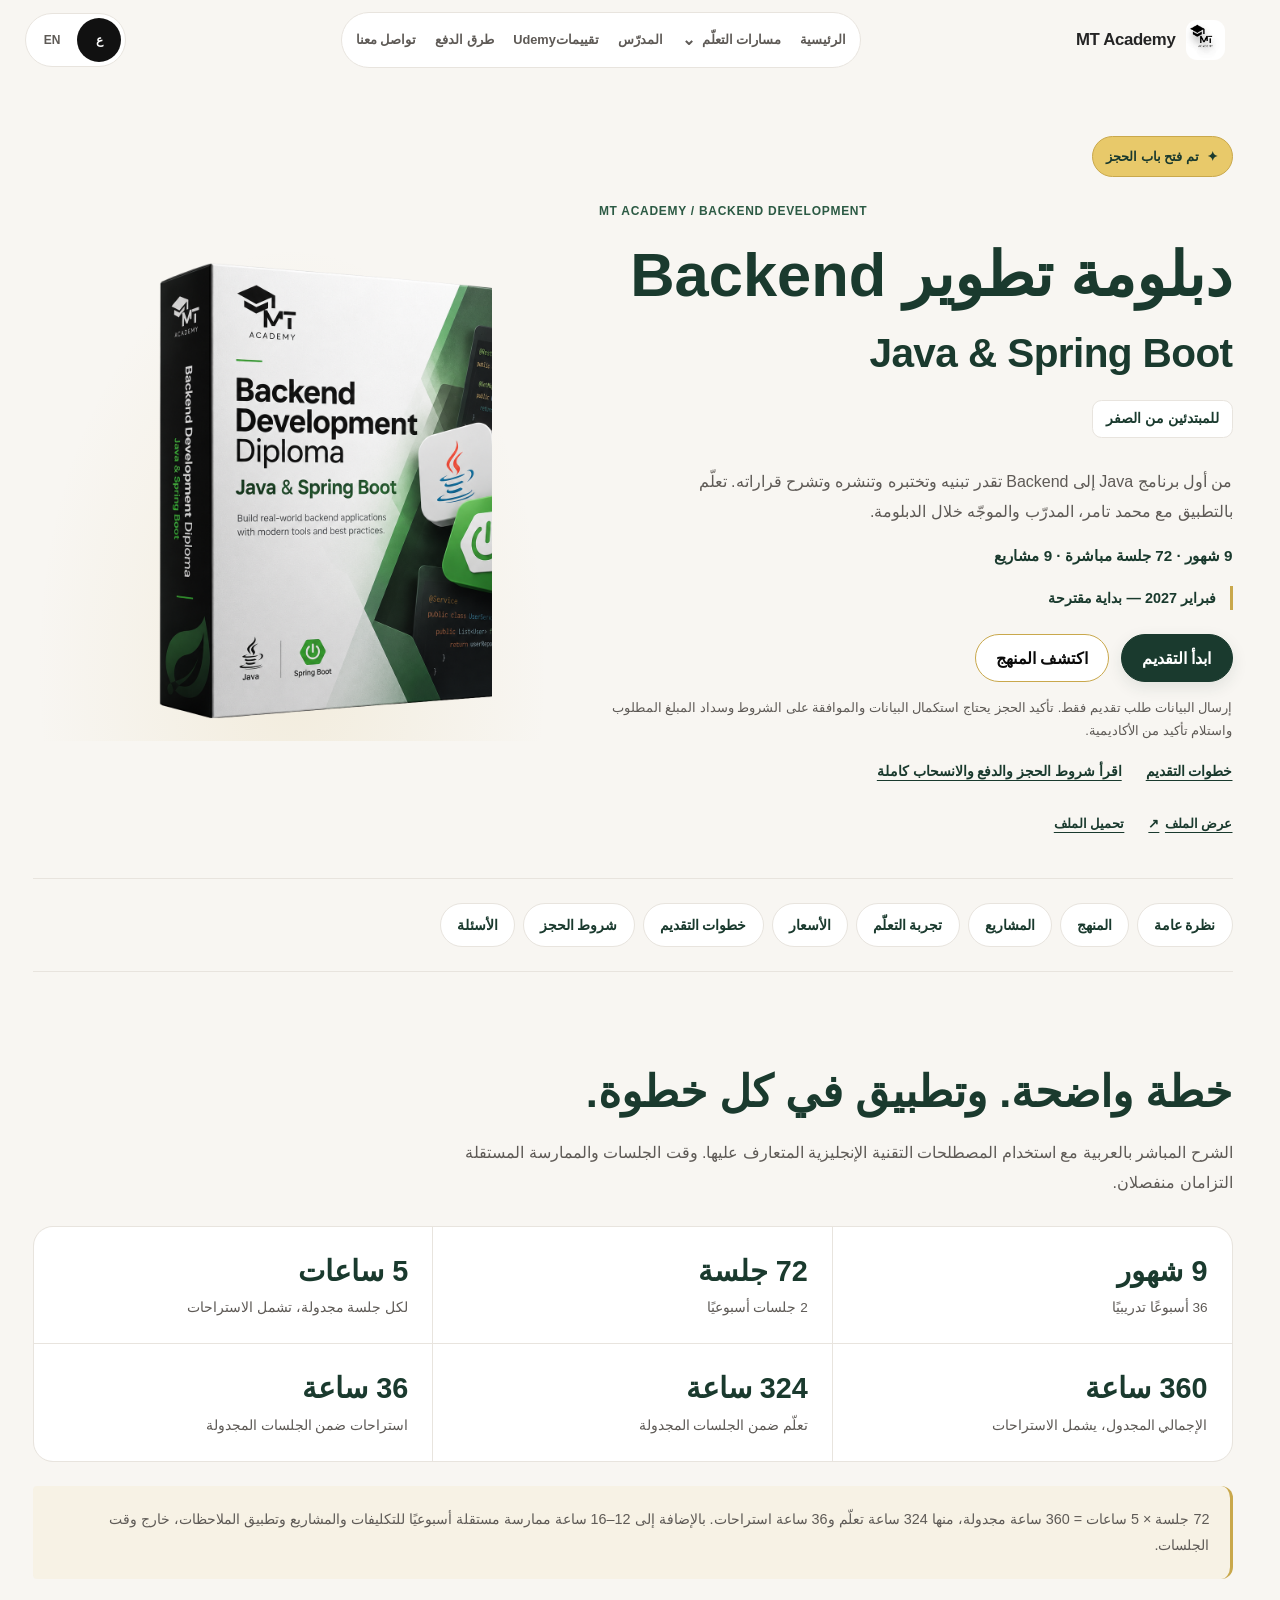
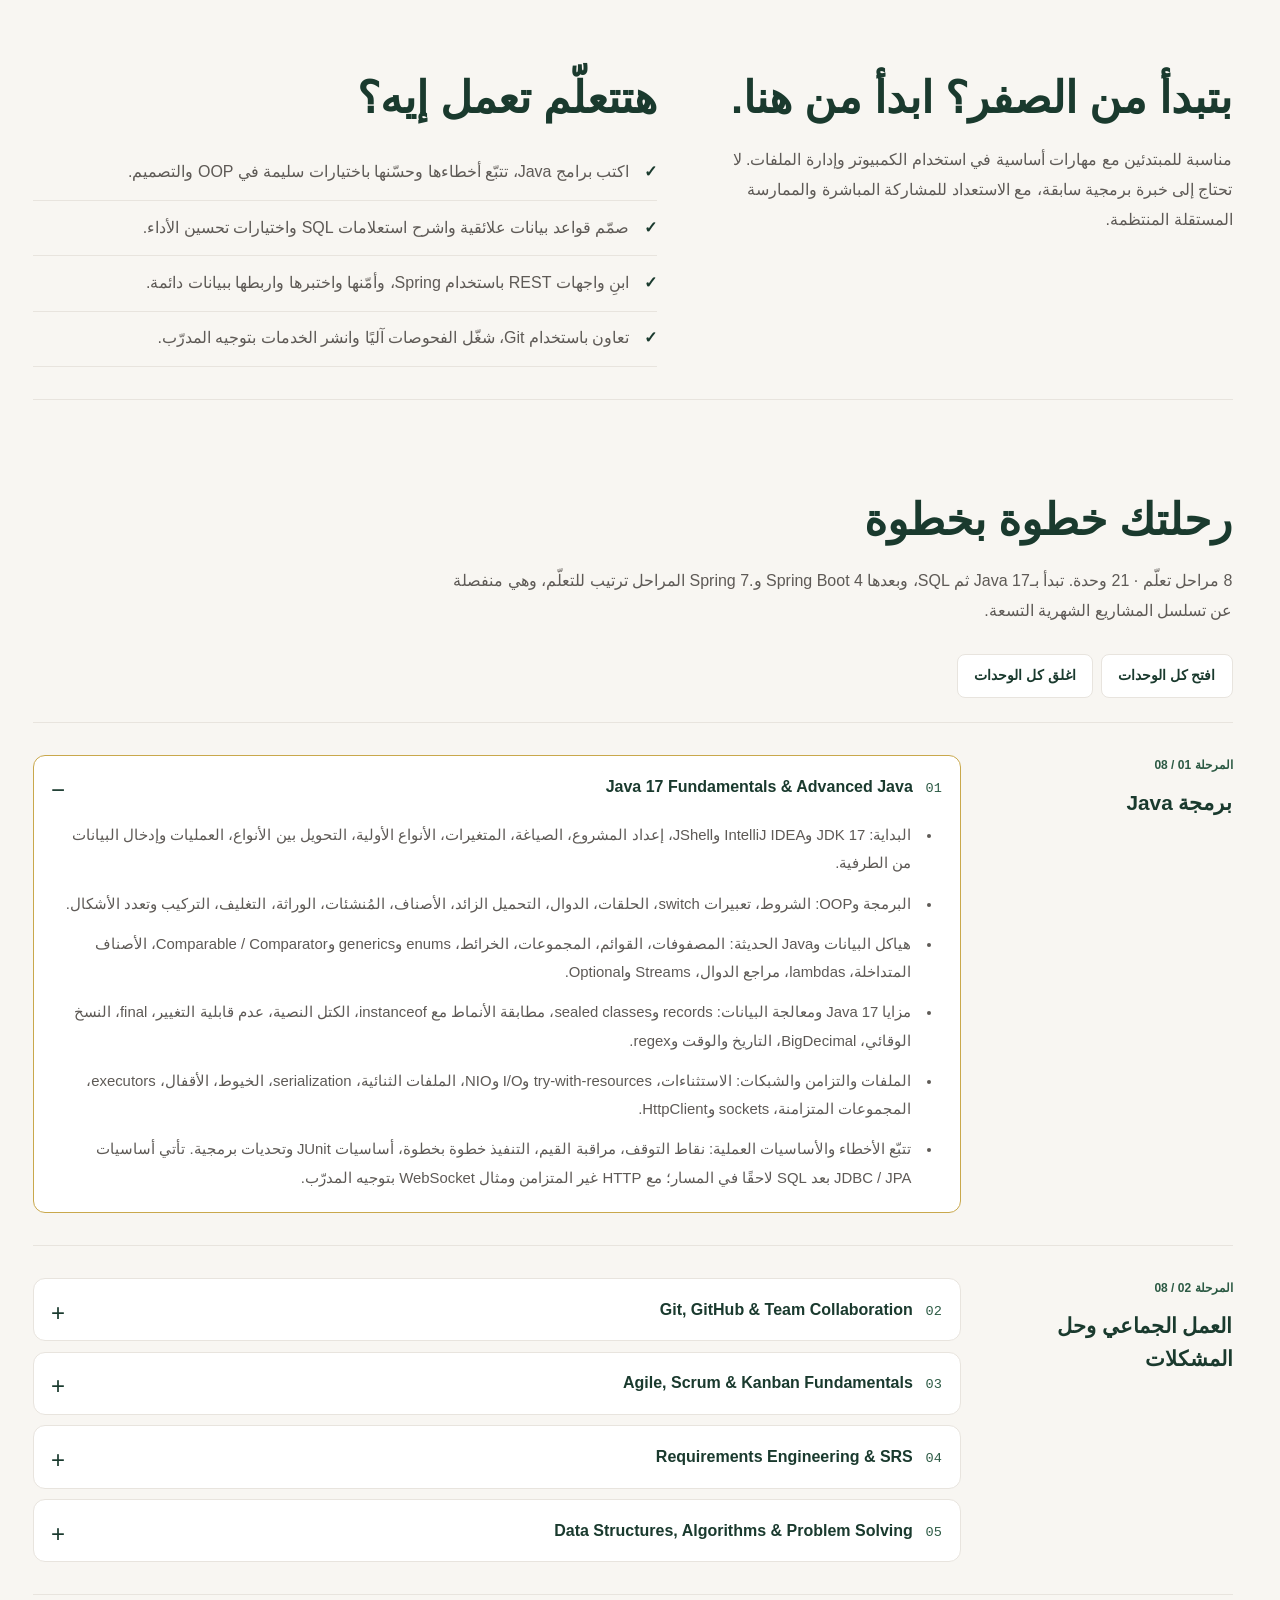
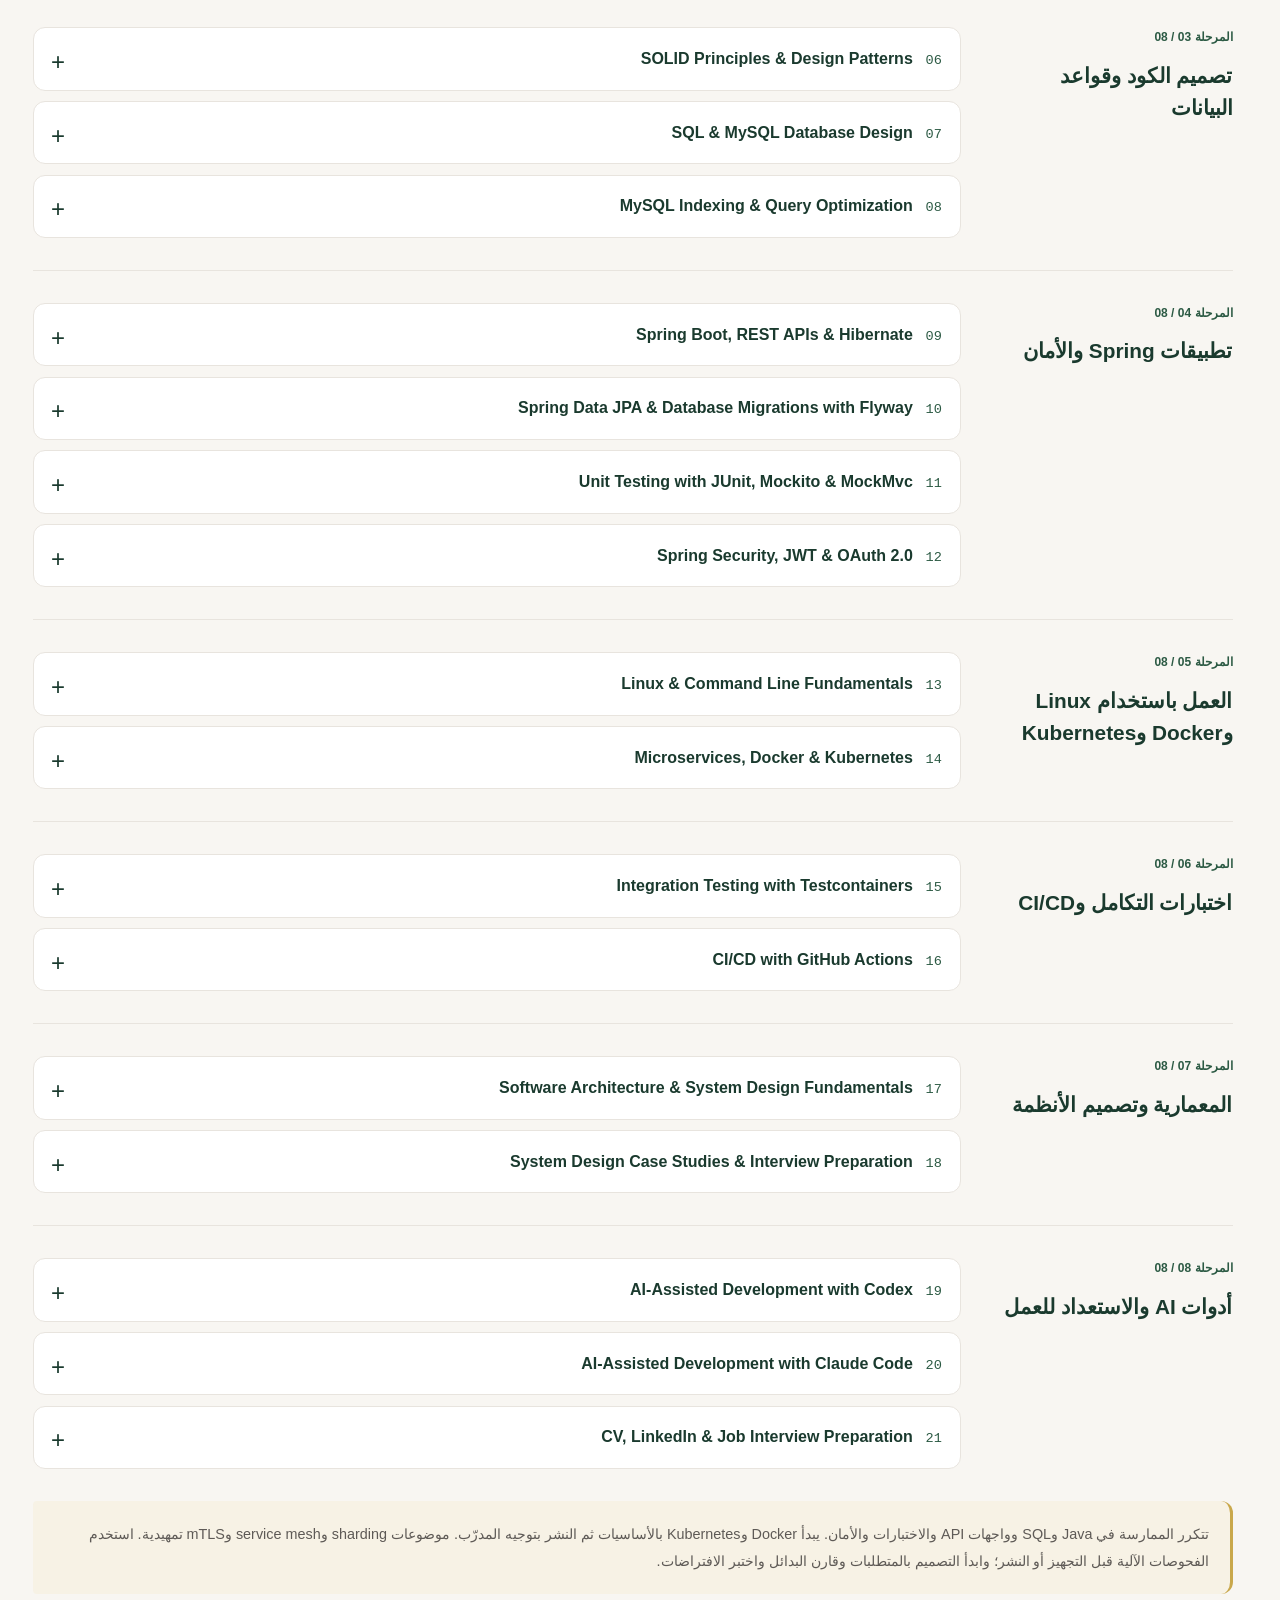
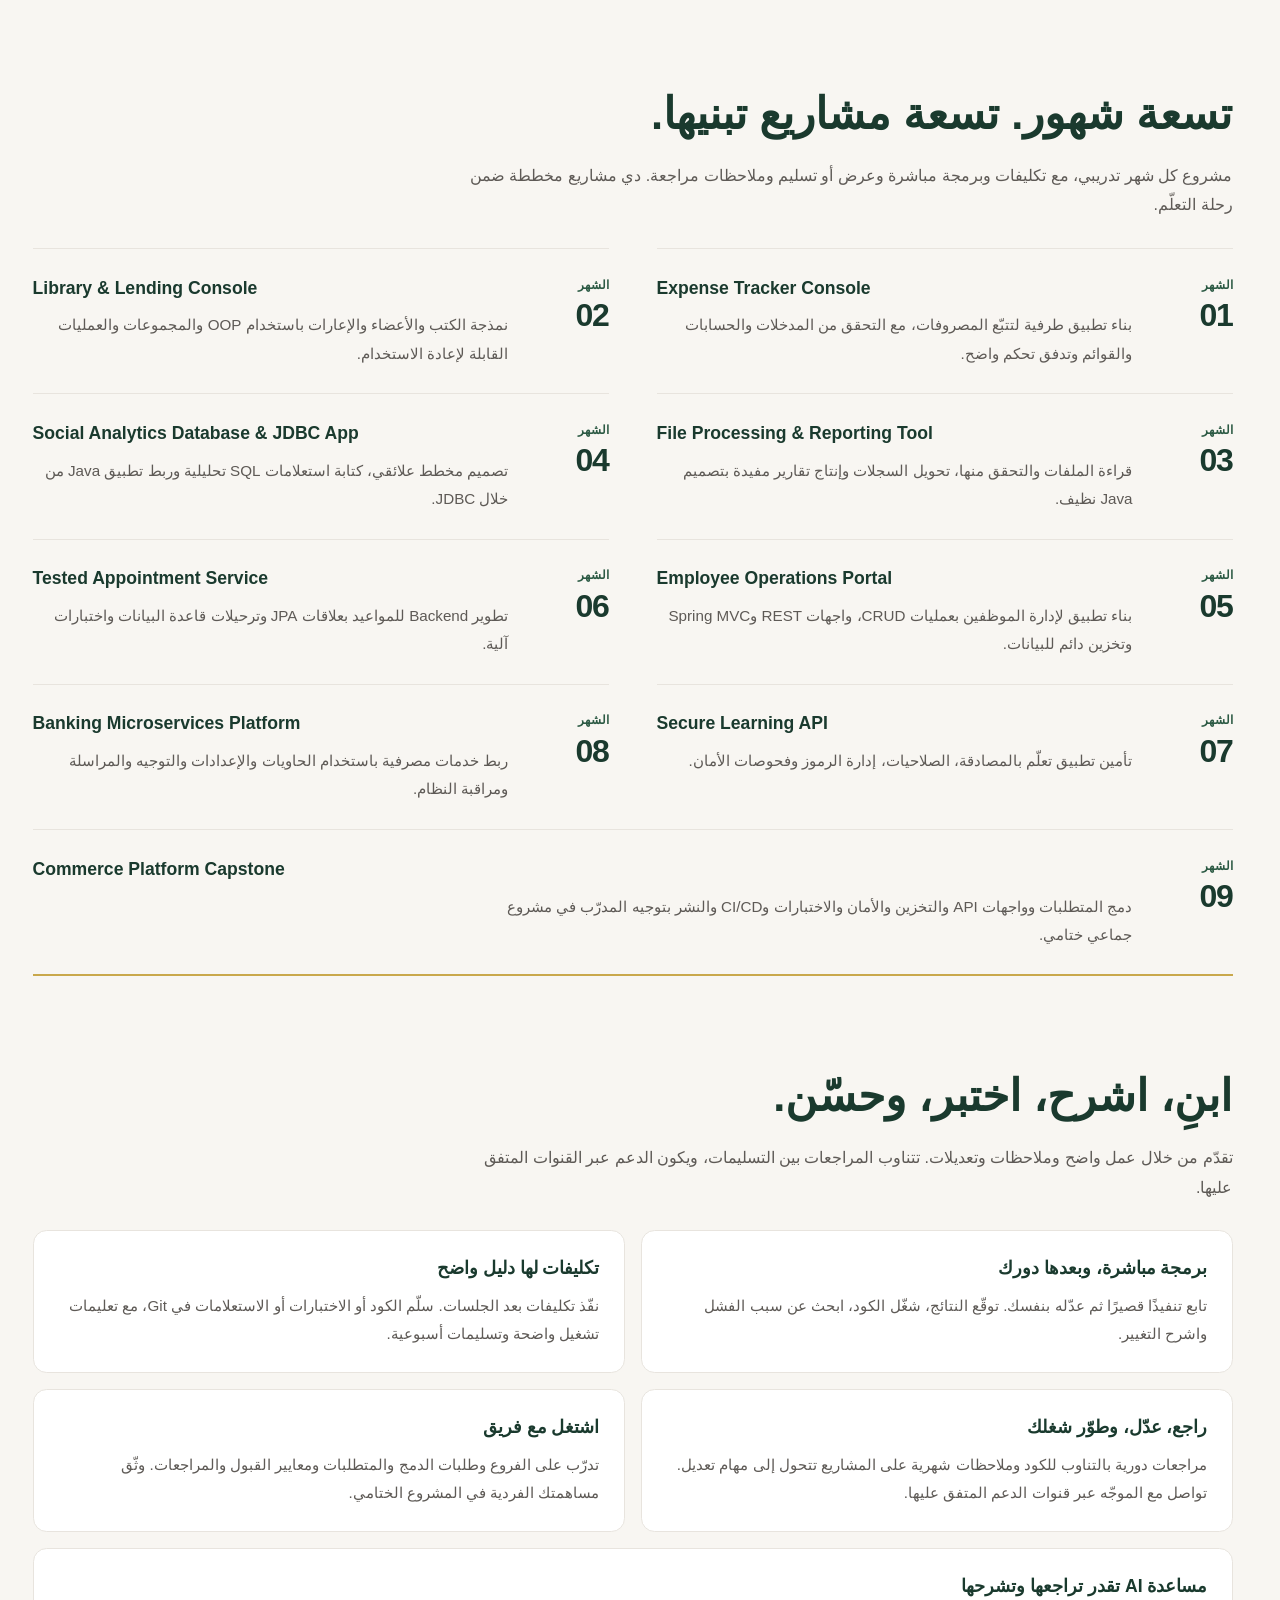
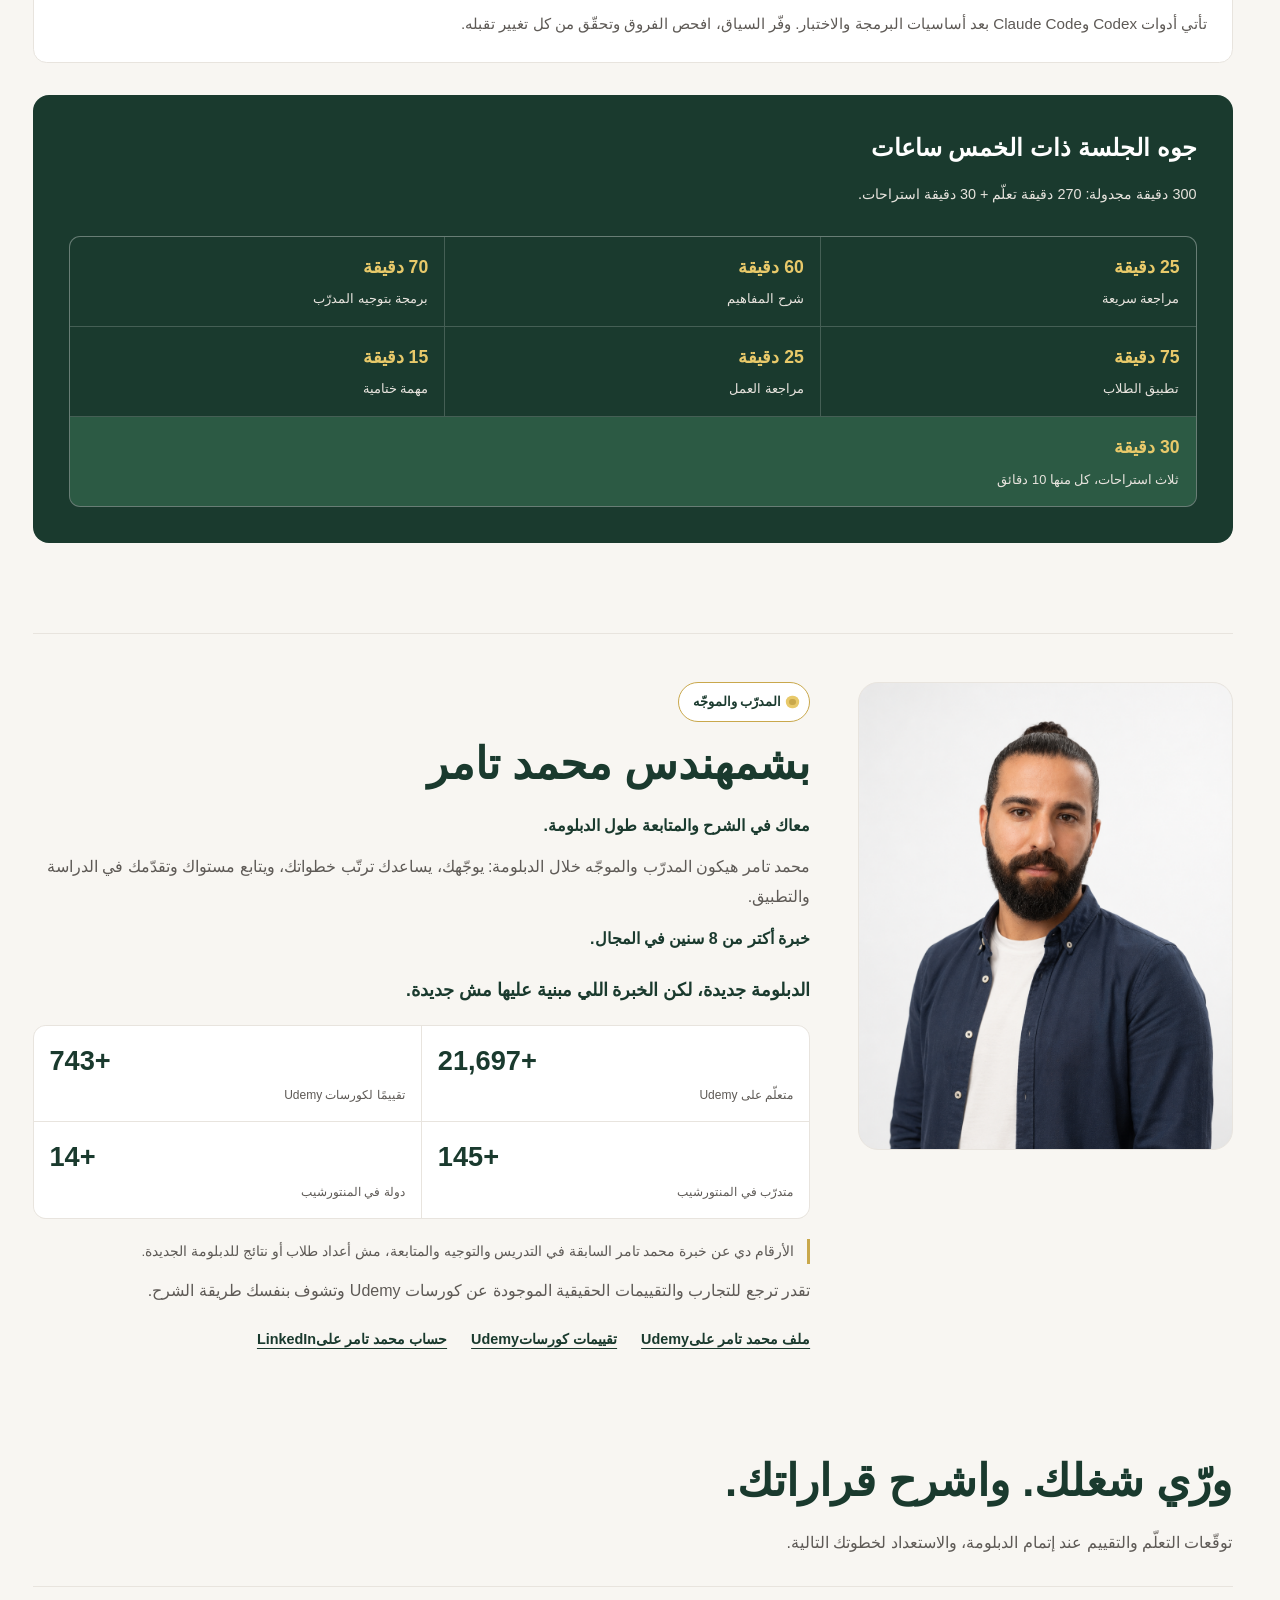
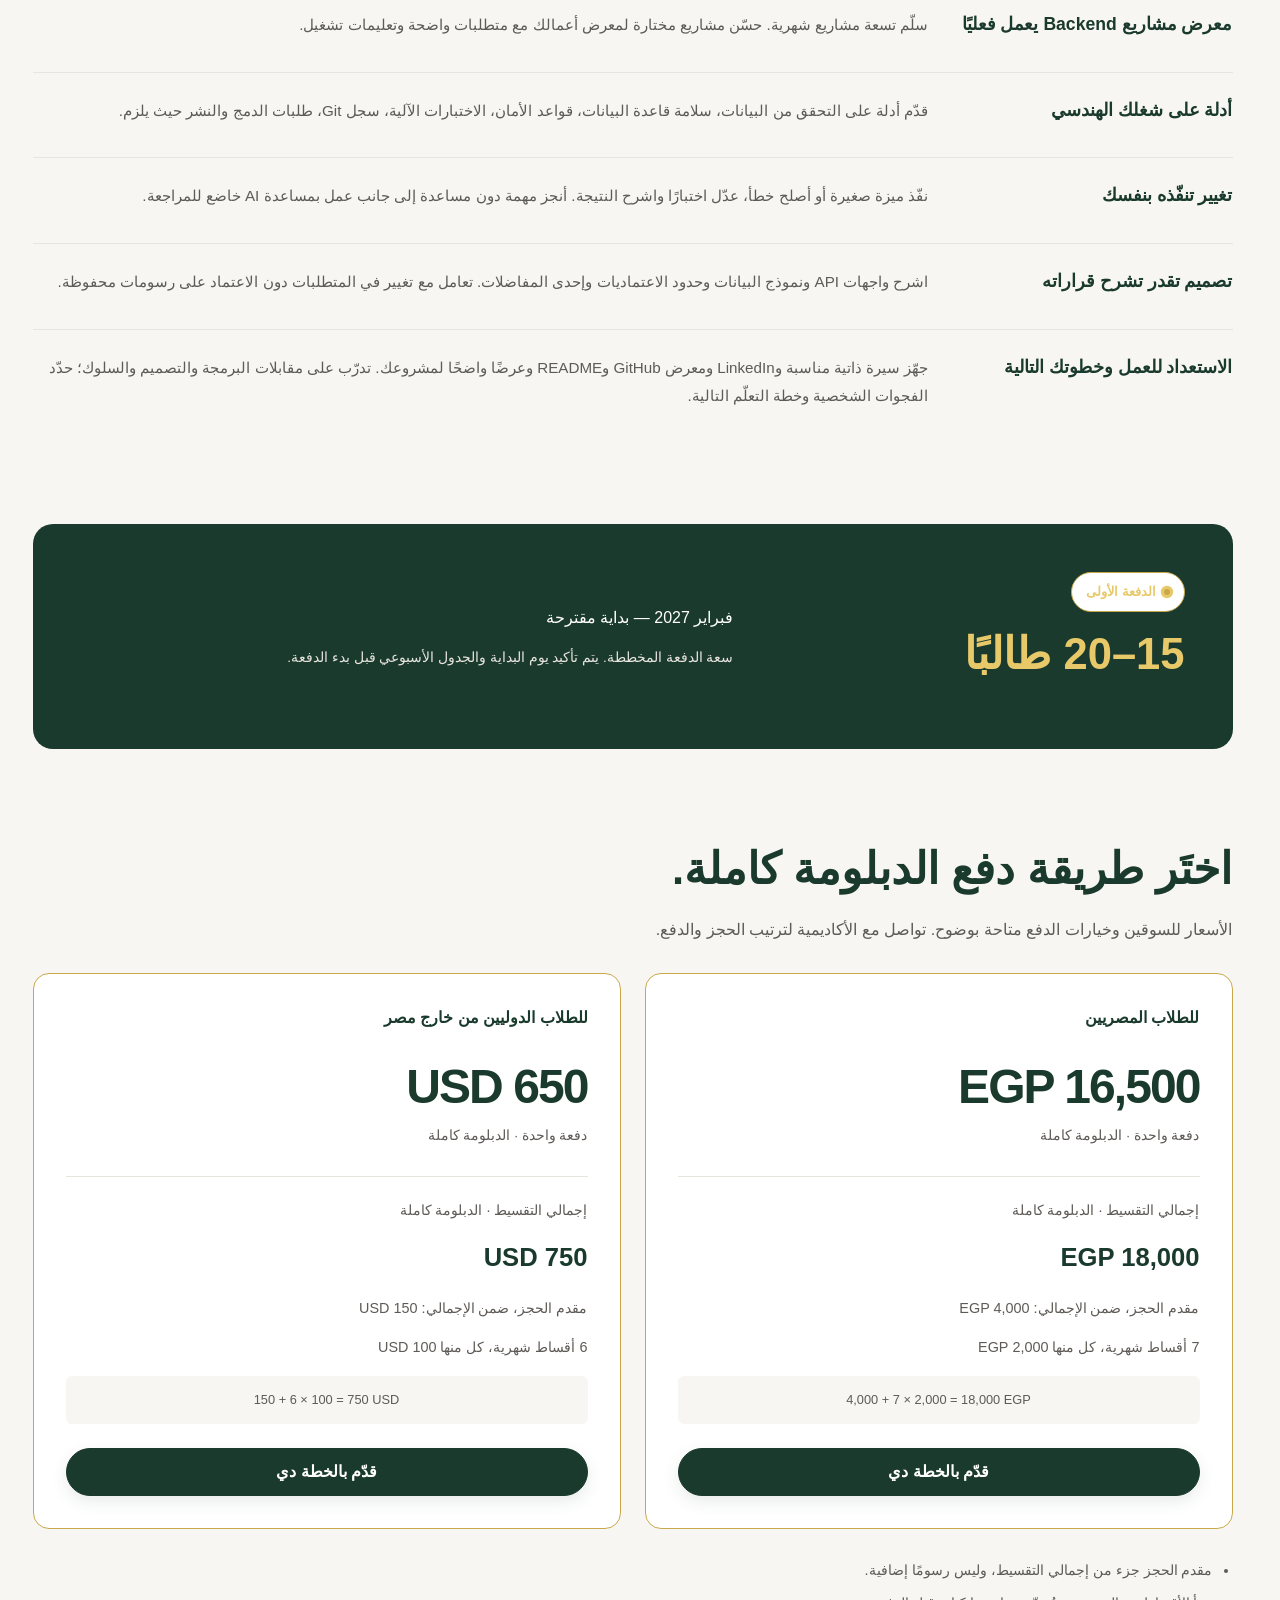
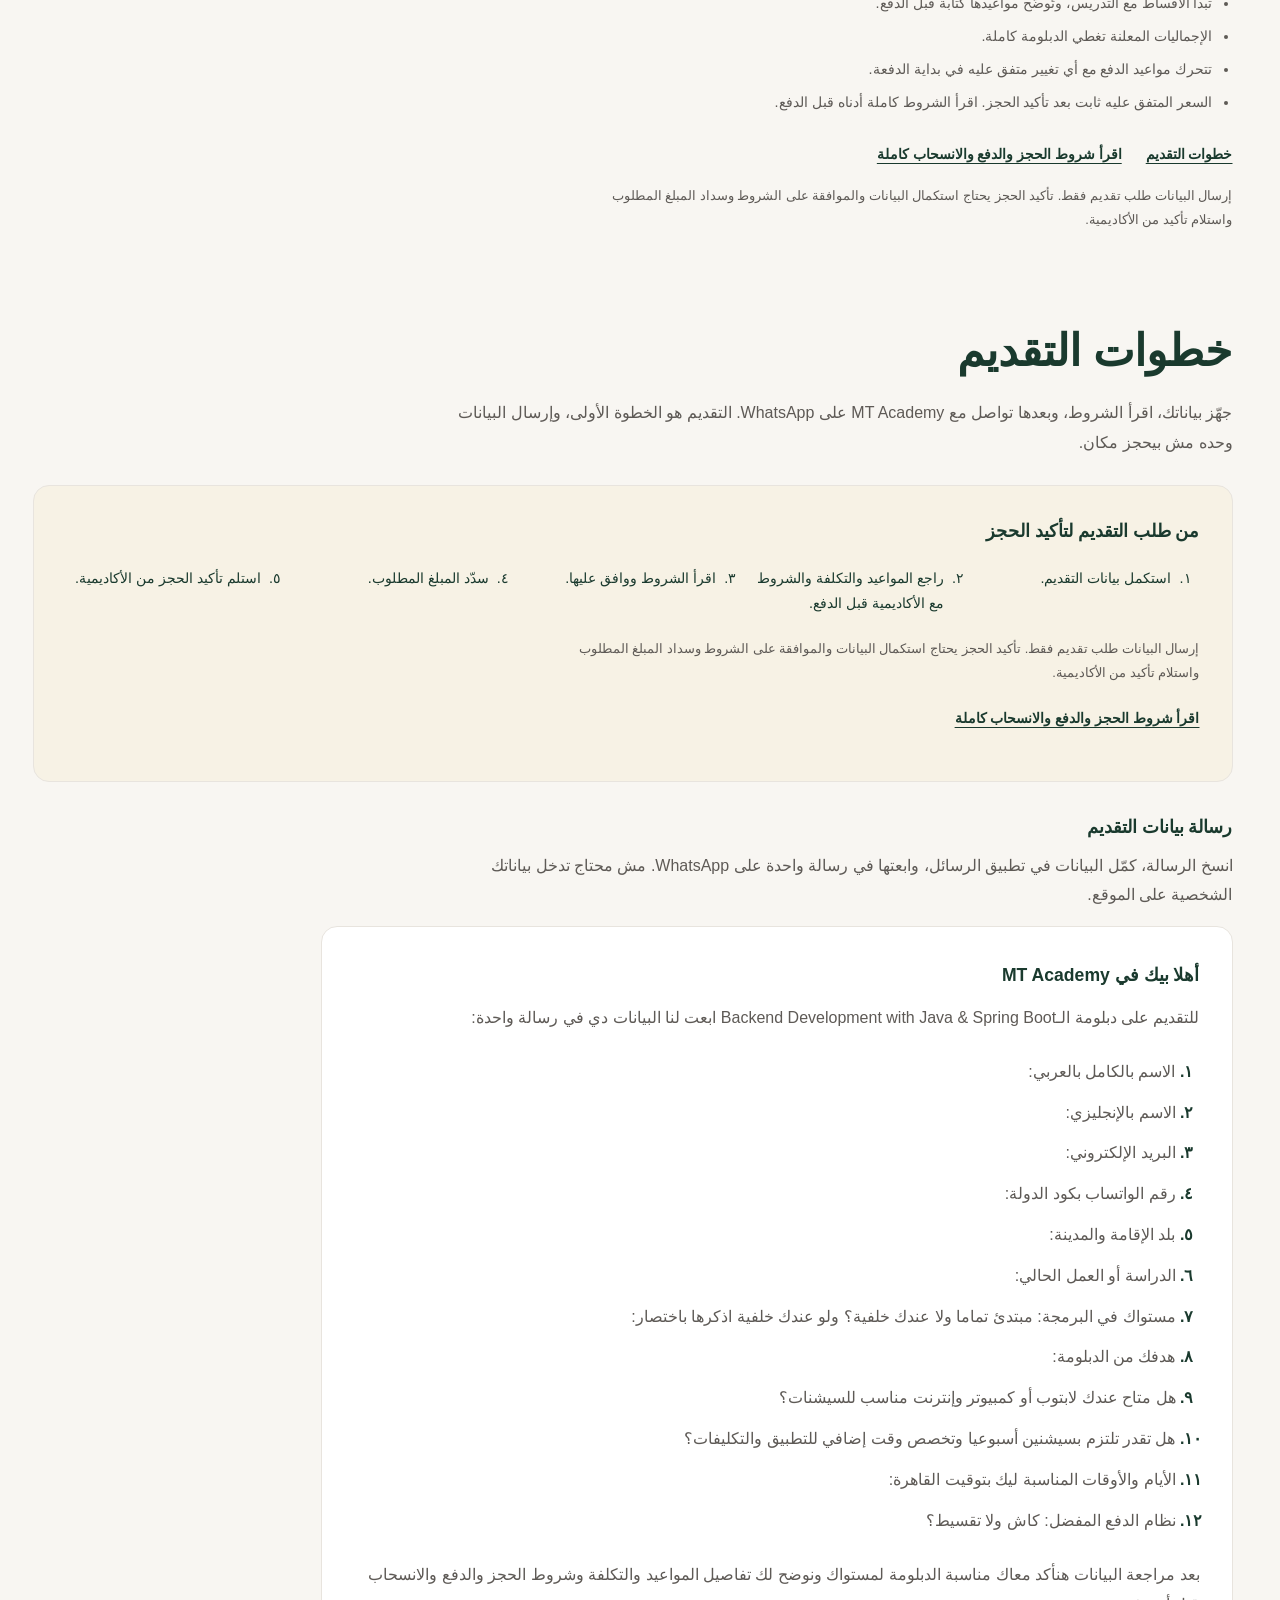
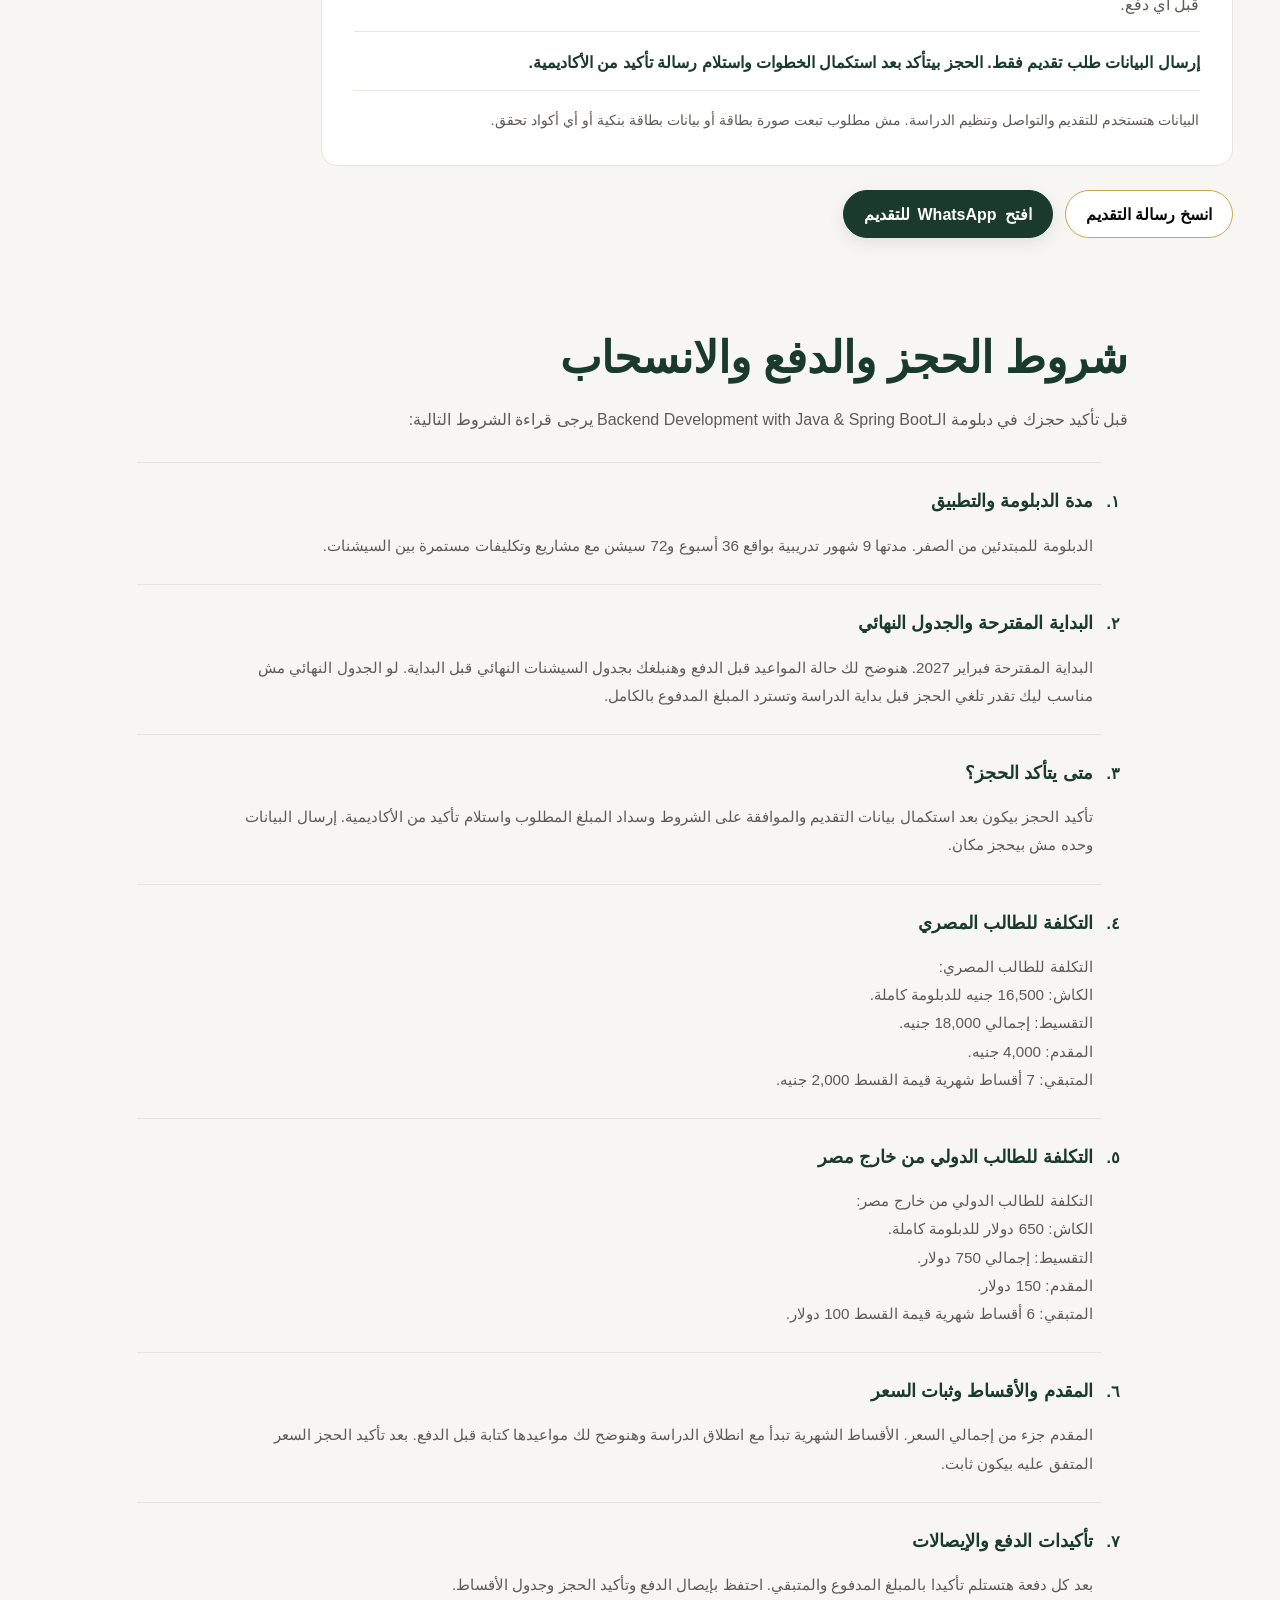
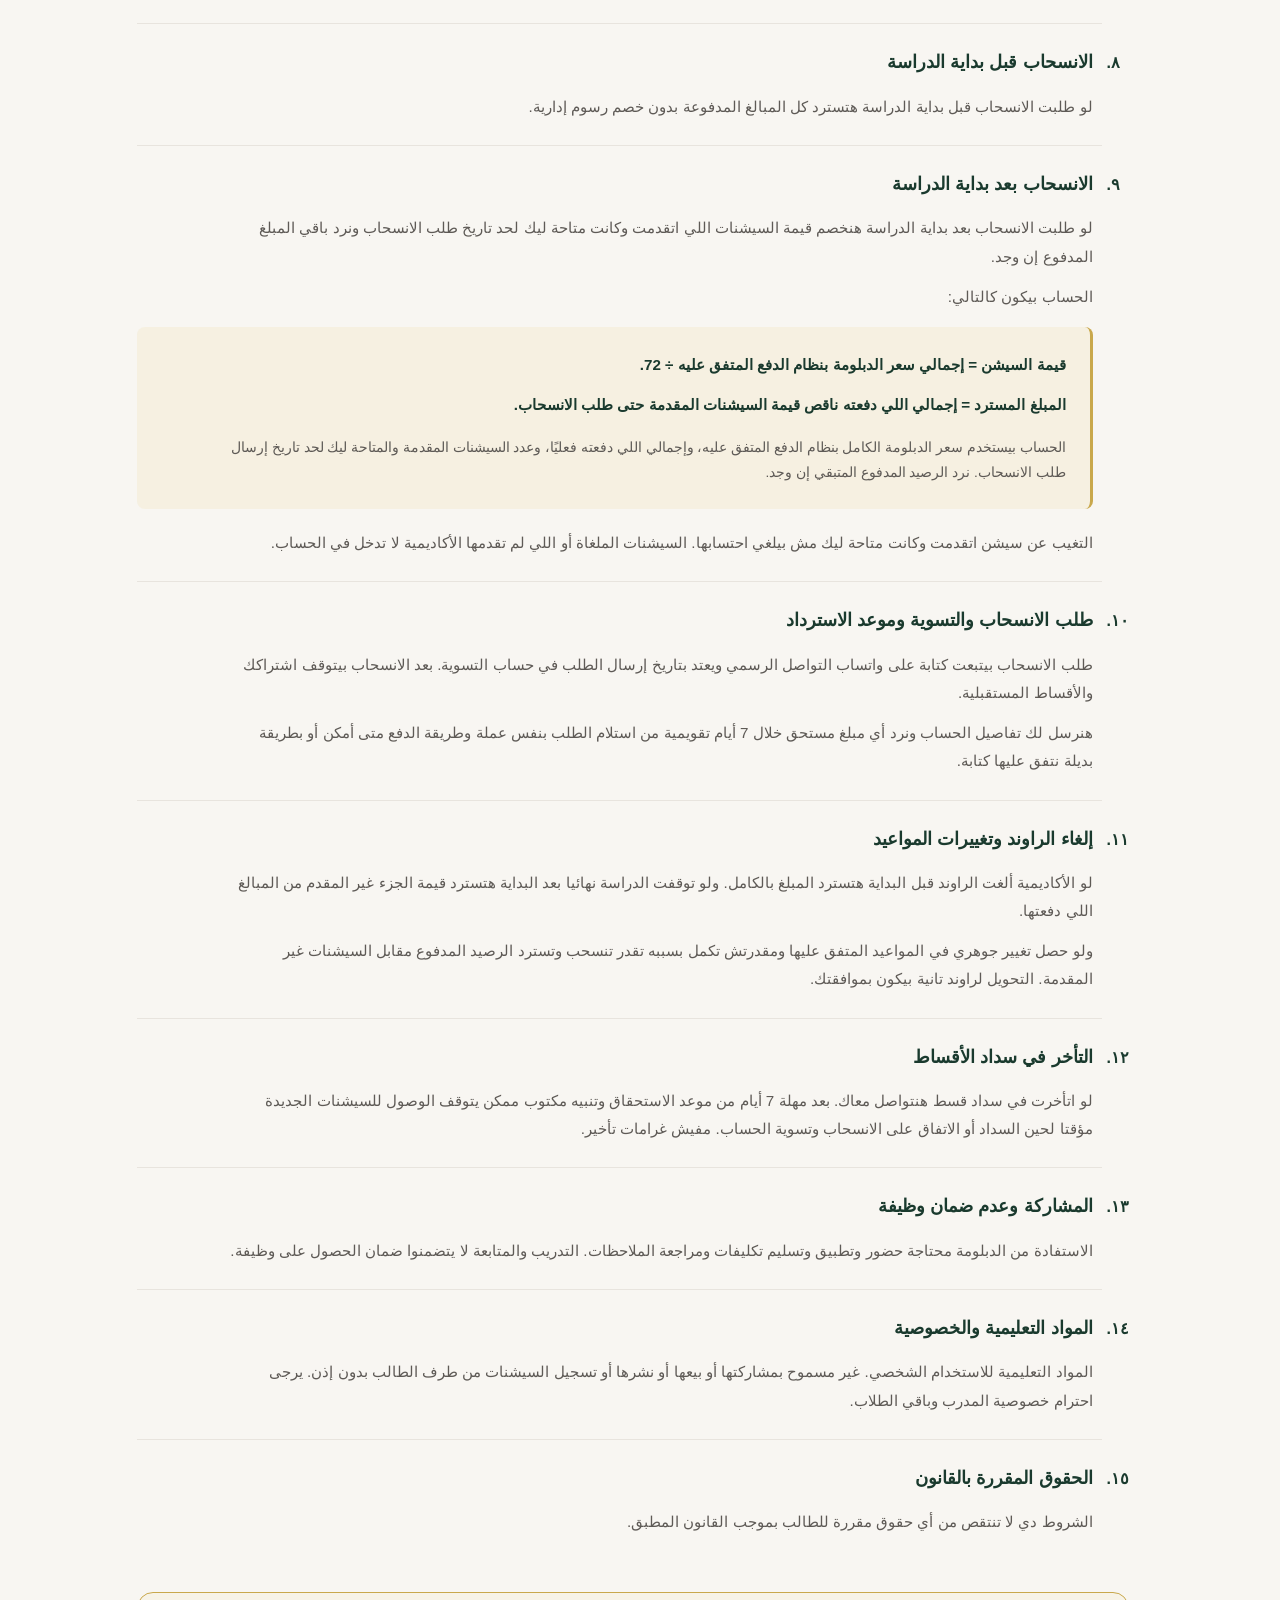
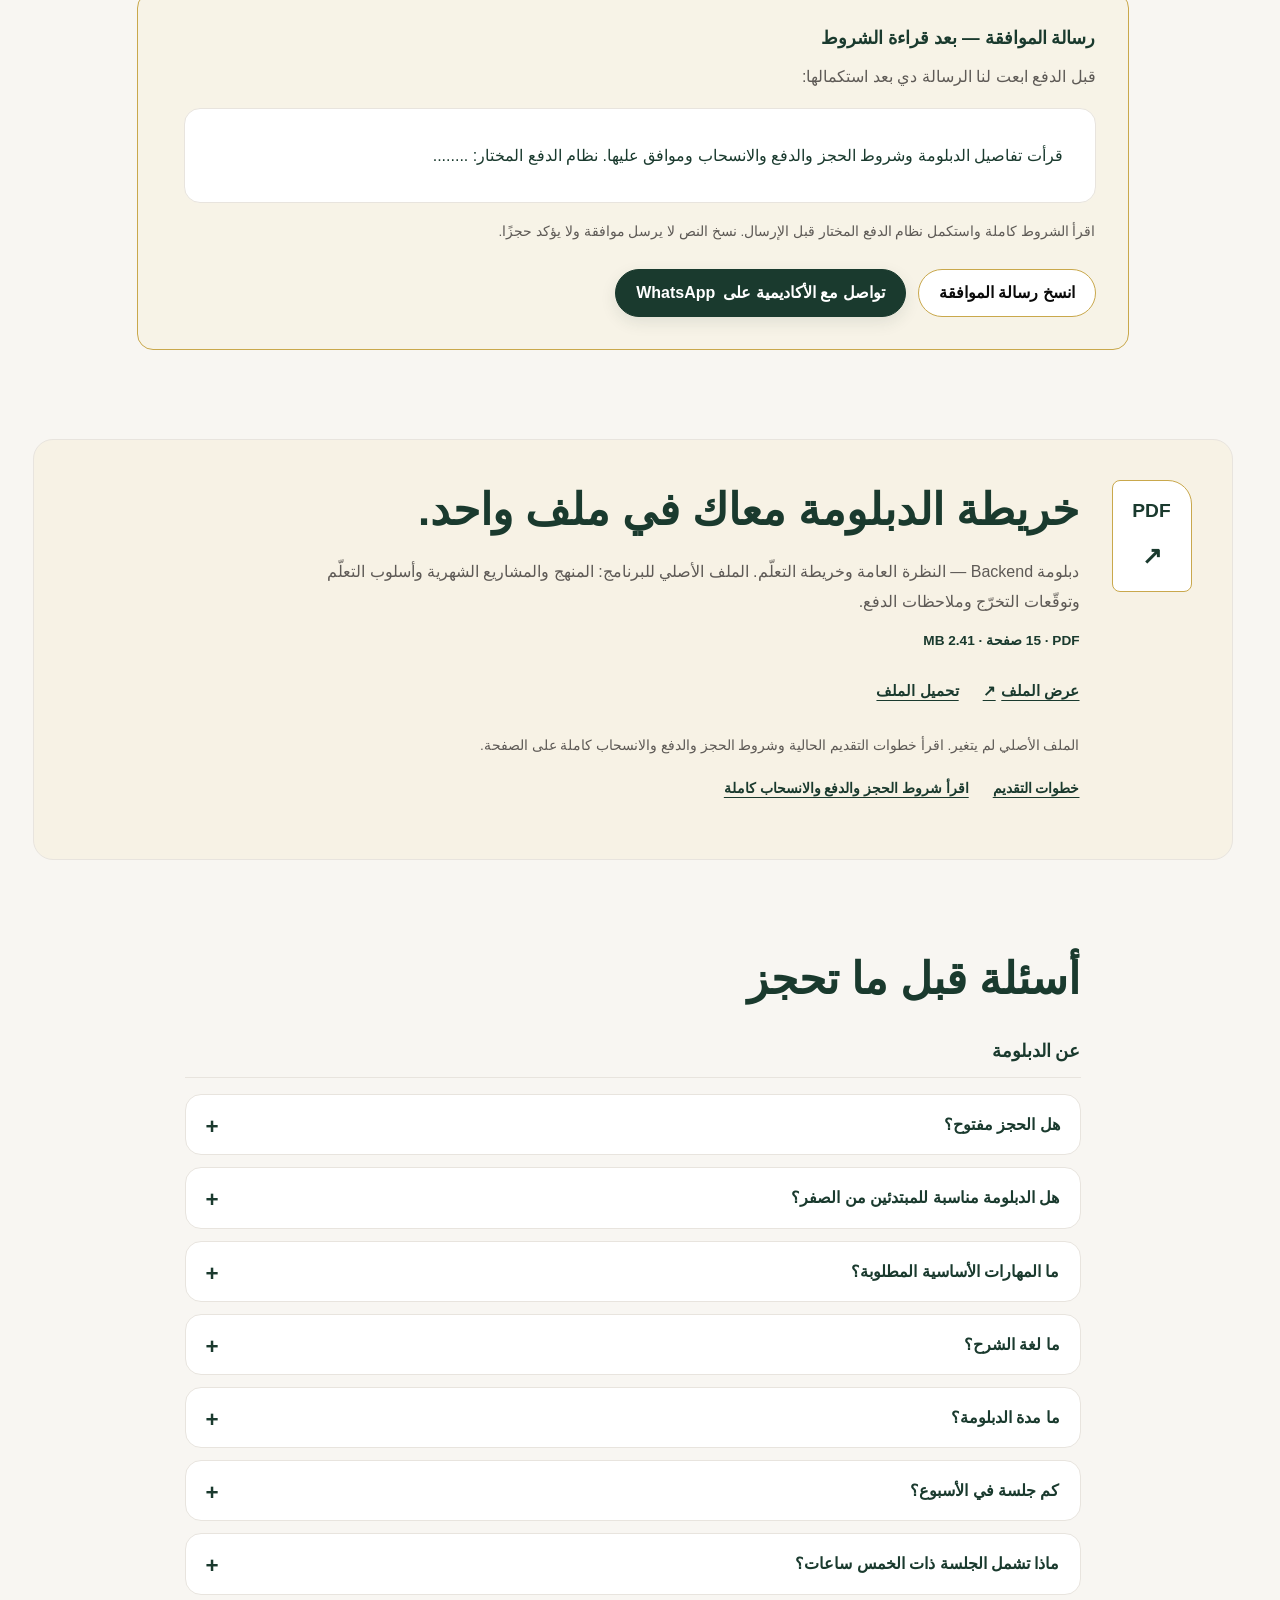
==== commit a61b6cc1: "feat: open Backend diploma registration and add complete application flow - Publish bilingual curric" ====
--- a/backend-development-diploma/index.html
+++ b/backend-development-diploma/index.html
@@ -1,18 +1,18 @@
 <!doctype html>
-<!-- Static Arabic program preview; maintained through scripts/refresh-backend-page.cjs. -->
+<!-- Static Arabic registration page; maintained through scripts/refresh-backend-page.cjs. -->
 <html lang="ar" dir="rtl">
 <head>
   <meta charset="utf-8"><meta name="viewport" content="width=device-width, initial-scale=1">
   <meta name="theme-color" content="#f8f6f2"><meta name="color-scheme" content="light">
-  <title>دبلومة Backend باستخدام Java وSpring Boot — قريبًا | MT Academy</title><meta name="description" content="ابدأ من الصفر مع Java وSpring Boot: 9 شهور، 72 جلسة و9 مشاريع عملية، مع بشمهندس محمد تامر للشرح والتوجيه والمتابعة ومراجعة الكود (Code Review). الحجز قريبًا؛ البداية مبدئيًا أول 2027.">
+  <title>دبلومة Backend باستخدام Java وSpring Boot — الحجز مفتوح | MT Academy</title><meta name="description" content="ابدأ من الصفر: 9 شهور · 72 جلسة مباشرة · 9 مشاريع. المنهج الكامل، المتابعة، الأسعار والمشاريع الشهرية. الحجز مفتوح؛ فبراير 2027 — بداية مقترحة.">
   <link rel="canonical" href="https://mtacademy-courses.github.io/backend-development-diploma/">
   <link rel="alternate" hreflang="ar" href="https://mtacademy-courses.github.io/backend-development-diploma/"><link rel="alternate" hreflang="en" href="https://mtacademy-courses.github.io/backend-development-diploma/?lang=en"><link rel="alternate" hreflang="x-default" href="https://mtacademy-courses.github.io/backend-development-diploma/">
   <meta property="og:type" content="website"><meta property="og:site_name" content="MT Academy"><meta property="og:locale" content="ar_EG">
-  <meta property="og:title" content="دبلومة Backend باستخدام Java وSpring Boot — قريبًا | MT Academy"><meta property="og:description" content="ابدأ من الصفر مع Java وSpring Boot: 9 شهور، 72 جلسة و9 مشاريع عملية، مع بشمهندس محمد تامر للشرح والتوجيه والمتابعة ومراجعة الكود (Code Review). الحجز قريبًا؛ البداية مبدئيًا أول 2027."><meta property="og:url" content="https://mtacademy-courses.github.io/backend-development-diploma/">
-  <meta property="og:image" content="https://mtacademy-courses.github.io/assets/images/backend/backend-social-preview.png"><meta property="og:image:width" content="1200"><meta property="og:image:height" content="630"><meta property="og:image:alt" content="MT Academy — دبلومة Backend باستخدام Java وSpring Boot، الحجز قريبًا">
-  <meta name="twitter:card" content="summary_large_image"><meta name="twitter:title" content="دبلومة Backend باستخدام Java وSpring Boot — قريبًا | MT Academy"><meta name="twitter:description" content="ابدأ من الصفر مع Java وSpring Boot: 9 شهور، 72 جلسة و9 مشاريع عملية، مع بشمهندس محمد تامر للشرح والتوجيه والمتابعة ومراجعة الكود (Code Review). الحجز قريبًا؛ البداية مبدئيًا أول 2027."><meta name="twitter:image" content="https://mtacademy-courses.github.io/assets/images/backend/backend-social-preview.png"><meta name="twitter:image:alt" content="MT Academy — دبلومة Backend باستخدام Java وSpring Boot، الحجز قريبًا">
+  <meta property="og:title" content="دبلومة Backend باستخدام Java وSpring Boot — الحجز مفتوح | MT Academy"><meta property="og:description" content="ابدأ من الصفر: 9 شهور · 72 جلسة مباشرة · 9 مشاريع. المنهج الكامل، المتابعة، الأسعار والمشاريع الشهرية. الحجز مفتوح؛ فبراير 2027 — بداية مقترحة."><meta property="og:url" content="https://mtacademy-courses.github.io/backend-development-diploma/">
+  <meta property="og:image" content="https://mtacademy-courses.github.io/assets/images/backend/backend-social-preview.png"><meta property="og:image:width" content="1200"><meta property="og:image:height" content="630"><meta property="og:image:alt" content="MT Academy — دبلومة Backend · الحجز مفتوح">
+  <meta name="twitter:card" content="summary_large_image"><meta name="twitter:title" content="دبلومة Backend باستخدام Java وSpring Boot — الحجز مفتوح | MT Academy"><meta name="twitter:description" content="ابدأ من الصفر: 9 شهور · 72 جلسة مباشرة · 9 مشاريع. المنهج الكامل، المتابعة، الأسعار والمشاريع الشهرية. الحجز مفتوح؛ فبراير 2027 — بداية مقترحة."><meta name="twitter:image" content="https://mtacademy-courses.github.io/assets/images/backend/backend-social-preview.png"><meta name="twitter:image:alt" content="MT Academy — دبلومة Backend · الحجز مفتوح">
   <link rel="icon" type="image/jpeg" href="/assets/images/brand/mt-academy-logo.jpg"><link rel="stylesheet" href="/assets/css/styles.css"><link rel="stylesheet" href="/assets/css/backend-diploma.css">
-  <script id="structured-data" type="application/ld+json">{"@context":"https://schema.org","@graph":[{"@type":"Organization","@id":"https://mtacademy-courses.github.io/#organization","name":"MT Academy","url":"https://mtacademy-courses.github.io/","logo":"https://mtacademy-courses.github.io/assets/images/brand/mt-academy-logo.jpg","sameAs":["https://www.udemy.com/user/mohamed-tamer-15/"]},{"@type":"WebPage","@id":"https://mtacademy-courses.github.io/backend-development-diploma/#webpage","url":"https://mtacademy-courses.github.io/backend-development-diploma/","name":"دبلومة Backend باستخدام Java وSpring Boot — قريبًا | MT Academy","description":"ابدأ من الصفر مع Java وSpring Boot: 9 شهور، 72 جلسة و9 مشاريع عملية، مع بشمهندس محمد تامر للشرح والتوجيه والمتابعة ومراجعة الكود (Code Review). الحجز قريبًا؛ البداية مبدئيًا أول 2027.","inLanguage":"ar","publisher":{"@id":"https://mtacademy-courses.github.io/#organization"}}]}</script>
+  <script id="structured-data" type="application/ld+json">{"@context":"https://schema.org","@graph":[{"@type":"Organization","@id":"https://mtacademy-courses.github.io/#organization","name":"MT Academy","url":"https://mtacademy-courses.github.io/","logo":"https://mtacademy-courses.github.io/assets/images/brand/mt-academy-logo.jpg","sameAs":["https://www.udemy.com/user/mohamed-tamer-15/"]},{"@type":"Course","@id":"https://mtacademy-courses.github.io/backend-development-diploma/#course","name":"دبلومة تطوير Backend","description":"ابدأ من الصفر: 9 شهور · 72 جلسة مباشرة · 9 مشاريع. المنهج الكامل، المتابعة، الأسعار والمشاريع الشهرية. الحجز مفتوح؛ فبراير 2027 — بداية مقترحة.","url":"https://mtacademy-courses.github.io/backend-development-diploma/","inLanguage":"ar","coursePrerequisites":"مناسبة للمبتدئين مع مهارات أساسية في استخدام الكمبيوتر وإدارة الملفات. لا تحتاج إلى خبرة برمجية سابقة، مع الاستعداد للمشاركة المباشرة والممارسة المستقلة المنتظمة.","educationalLevel":"Beginner","provider":{"@id":"https://mtacademy-courses.github.io/#organization"},"teaches":["Java 17 Fundamentals & Advanced Java","Git, GitHub & Team Collaboration","Agile, Scrum & Kanban Fundamentals","Requirements Engineering & SRS","Data Structures, Algorithms & Problem Solving","SOLID Principles & Design Patterns","SQL & MySQL Database Design","MySQL Indexing & Query Optimization","Spring Boot, REST APIs & Hibernate","Spring Data JPA & Database Migrations with Flyway","Unit Testing with JUnit, Mockito & MockMvc","Spring Security, JWT & OAuth 2.0","Linux & Command Line Fundamentals","Microservices, Docker & Kubernetes","Integration Testing with Testcontainers","CI/CD with GitHub Actions","Software Architecture & System Design Fundamentals","System Design Case Studies & Interview Preparation","AI-Assisted Development with Codex","AI-Assisted Development with Claude Code","CV, LinkedIn & Job Interview Preparation"]},{"@type":"WebPage","@id":"https://mtacademy-courses.github.io/backend-development-diploma/#webpage","url":"https://mtacademy-courses.github.io/backend-development-diploma/","name":"دبلومة Backend باستخدام Java وSpring Boot — الحجز مفتوح | MT Academy","description":"ابدأ من الصفر: 9 شهور · 72 جلسة مباشرة · 9 مشاريع. المنهج الكامل، المتابعة، الأسعار والمشاريع الشهرية. الحجز مفتوح؛ فبراير 2027 — بداية مقترحة.","inLanguage":"ar","publisher":{"@id":"https://mtacademy-courses.github.io/#organization"}}]}</script>
   <script defer src="/assets/js/site-core.js"></script>
   <script defer src="/assets/js/site-data.js"></script>
   <script defer src="/assets/js/backend-diploma-data.js"></script>
@@ -26,34 +26,77 @@
       <a class="brand" href="/" aria-label="MT Academy — الصفحة الرئيسية"><img class="brand__logo" src="/assets/images/brand/mt-academy-logo.jpg" width="1000" height="1000" alt=""><span class="brand__name">MT Academy</span></a>
       <nav class="desktop-nav" aria-label="التنقل الرئيسي"><a class="nav-link" href="/#top" data-nav-link data-config-href="primaryNavigation.0.href" data-config-text="primaryNavigation.0.label">الرئيسية</a><details class="nav-paths"><summary class="nav-link is-active" data-config-text="primaryNavigation.1.label">مسارات التعلّم</summary><div class="nav-paths__menu"><a class="nav-submenu__link" href="/#learning-paths" data-nav-link data-config-href="primaryNavigation.1.href" data-config-text="learningOverviewLabel">اكتشف كل المسارات</a><a class="nav-submenu__link" href="/#courses" data-nav-link data-config-href="learningNavigation.0.href" data-config-text="learningNavigation.0.label" data-learning-path="udemy">كورسات Udemy</a><a class="nav-submenu__link" href="/kids-coding-bootcamp/" data-nav-link data-config-href="learningNavigation.1.href" data-config-text="learningNavigation.1.label" data-learning-path="kids">برمجة الأطفال</a><a class="nav-submenu__link" href="/backend-development-diploma/" data-nav-link data-config-href="learningNavigation.2.href" data-config-text="learningNavigation.2.label" data-learning-path="backend" aria-current="page">دبلومة Backend</a></div></details><a class="nav-link" href="/#instructor" data-nav-link data-config-href="primaryNavigation.2.href" data-config-text="primaryNavigation.2.label">المدرّس</a><a class="nav-link" href="/#reviews" data-nav-link data-config-href="primaryNavigation.3.href" data-config-text="primaryNavigation.3.label">تقييمات Udemy</a><a class="nav-link" href="/#payment" data-nav-link data-config-href="primaryNavigation.4.href" data-config-text="primaryNavigation.4.label">طرق الدفع</a><a class="nav-link" href="/#contact" data-nav-link data-config-href="primaryNavigation.5.href" data-config-text="primaryNavigation.5.label">تواصل معنا</a></nav>
       <div class="language-switcher language-switcher--desktop" data-language-switcher role="group" aria-label="تغيير اللغة"><button class="language-switcher__option is-active" type="button" data-language-option="ar" aria-pressed="true" lang="ar">ع</button><button class="language-switcher__option" type="button" data-language-option="en" aria-pressed="false" lang="en">EN</button></div>
-      <a class="button button--compact header-cta" href="https://wa.me/201032105166?text=%D9%85%D8%B1%D8%AD%D8%A8%D9%8B%D8%A7%D8%8C%20%D8%A3%D8%B1%D9%8A%D8%AF%20%D8%A7%D9%84%D8%A7%D8%B3%D8%AA%D9%81%D8%B3%D8%A7%D8%B1%20%D8%B9%D9%86%20%D8%A7%D9%84%D9%85%D8%B9%D9%84%D9%88%D9%85%D8%A7%D8%AA%20%D8%A7%D9%84%D9%85%D8%B9%D9%84%D9%86%D8%A9%20%D9%84%D8%AF%D8%A8%D9%84%D9%88%D9%85%D8%A9%20Backend%20Development%20%D8%A8%D8%A7%D8%B3%D8%AA%D8%AE%D8%AF%D8%A7%D9%85%20Java%20%D9%88Spring%20Boot%20%D8%A7%D9%84%D9%82%D8%A7%D8%AF%D9%85%D8%A9." data-diploma-inquiry target="_blank" rel="noopener noreferrer" data-config-text="hero.contactLabel">استفسر عن الدبلومة</a>
+      <a class="button button--compact header-cta" href="https://wa.me/201032105166?text=%D9%85%D8%B1%D8%AD%D8%A8%D9%8B%D8%A7%D8%8C%20%D8%A3%D8%B1%D8%BA%D8%A8%20%D9%81%D9%8A%20%D8%A7%D9%84%D8%AA%D9%82%D8%AF%D9%8A%D9%85%20%D9%84%D8%AF%D8%A8%D9%84%D9%88%D9%85%D8%A9%20Backend%20%D8%A8%D8%A7%D8%B3%D8%AA%D8%AE%D8%AF%D8%A7%D9%85%20Java%20%D9%88Spring%20Boot.%20%D8%A3%D8%B1%D8%AC%D9%88%20%D9%85%D8%B3%D8%A7%D8%B9%D8%AF%D8%AA%D9%8A%20%D9%81%D9%8A%20%D8%A8%D8%AF%D8%A1%20%D8%A7%D9%84%D8%AA%D9%82%D8%AF%D9%8A%D9%85%20%D9%88%D8%AA%D9%88%D8%B6%D9%8A%D8%AD%20%D8%AD%D8%A7%D9%84%D8%A9%20%D8%A7%D9%84%D9%85%D9%88%D8%A7%D8%B9%D9%8A%D8%AF%20%D9%88%D8%AE%D8%B7%D9%88%D8%A7%D8%AA%20%D8%A7%D9%84%D8%AF%D9%81%D8%B9." data-diploma-inquiry target="_blank" rel="noopener noreferrer" data-config-text="hero.contactLabel">ابدأ التقديم</a>
       <button class="menu-toggle" id="mobile-menu-toggle" type="button" aria-label="فتح القائمة" aria-controls="mobile-nav" aria-expanded="false"><span aria-hidden="true"></span><span aria-hidden="true"></span><span aria-hidden="true"></span></button>
     </div>
-    <div class="mobile-nav" id="mobile-nav" hidden><nav class="mobile-nav__inner container" aria-label="التنقل على الهاتف"><a class="mobile-nav__link" href="/#top" data-nav-link data-config-href="primaryNavigation.0.href" data-config-text="primaryNavigation.0.label">الرئيسية</a><div class="mobile-nav__paths"><a class="mobile-nav__link" href="/#learning-paths" data-nav-link data-config-href="primaryNavigation.1.href" data-config-text="primaryNavigation.1.label">مسارات التعلّم</a><a class="mobile-nav__link mobile-nav__child" href="/#courses" data-nav-link data-config-href="learningNavigation.0.href" data-config-text="learningNavigation.0.label" data-learning-path="udemy">كورسات Udemy</a><a class="mobile-nav__link mobile-nav__child" href="/kids-coding-bootcamp/" data-nav-link data-config-href="learningNavigation.1.href" data-config-text="learningNavigation.1.label" data-learning-path="kids">برمجة الأطفال</a><a class="mobile-nav__link mobile-nav__child" href="/backend-development-diploma/" data-nav-link data-config-href="learningNavigation.2.href" data-config-text="learningNavigation.2.label" data-learning-path="backend" aria-current="page">دبلومة Backend</a></div><a class="mobile-nav__link" href="/#instructor" data-nav-link data-config-href="primaryNavigation.2.href" data-config-text="primaryNavigation.2.label">المدرّس</a><a class="mobile-nav__link" href="/#reviews" data-nav-link data-config-href="primaryNavigation.3.href" data-config-text="primaryNavigation.3.label">تقييمات Udemy</a><a class="mobile-nav__link" href="/#payment" data-nav-link data-config-href="primaryNavigation.4.href" data-config-text="primaryNavigation.4.label">طرق الدفع</a><a class="mobile-nav__link" href="/#contact" data-nav-link data-config-href="primaryNavigation.5.href" data-config-text="primaryNavigation.5.label">تواصل معنا</a><div class="language-switcher language-switcher--mobile" data-language-switcher role="group" aria-label="تغيير اللغة"><button class="language-switcher__option is-active" type="button" data-language-option="ar" aria-pressed="true" lang="ar">العربية</button><button class="language-switcher__option" type="button" data-language-option="en" aria-pressed="false" lang="en">English</button></div><a class="button mobile-nav__cta" href="https://wa.me/201032105166?text=%D9%85%D8%B1%D8%AD%D8%A8%D9%8B%D8%A7%D8%8C%20%D8%A3%D8%B1%D9%8A%D8%AF%20%D8%A7%D9%84%D8%A7%D8%B3%D8%AA%D9%81%D8%B3%D8%A7%D8%B1%20%D8%B9%D9%86%20%D8%A7%D9%84%D9%85%D8%B9%D9%84%D9%88%D9%85%D8%A7%D8%AA%20%D8%A7%D9%84%D9%85%D8%B9%D9%84%D9%86%D8%A9%20%D9%84%D8%AF%D8%A8%D9%84%D9%88%D9%85%D8%A9%20Backend%20Development%20%D8%A8%D8%A7%D8%B3%D8%AA%D8%AE%D8%AF%D8%A7%D9%85%20Java%20%D9%88Spring%20Boot%20%D8%A7%D9%84%D9%82%D8%A7%D8%AF%D9%85%D8%A9." data-diploma-inquiry target="_blank" rel="noopener noreferrer" data-config-text="hero.contactLabel">استفسر عن الدبلومة</a></nav></div>
+    <div class="mobile-nav" id="mobile-nav" hidden><nav class="mobile-nav__inner container" aria-label="التنقل على الهاتف"><a class="mobile-nav__link" href="/#top" data-nav-link data-config-href="primaryNavigation.0.href" data-config-text="primaryNavigation.0.label">الرئيسية</a><div class="mobile-nav__paths"><a class="mobile-nav__link" href="/#learning-paths" data-nav-link data-config-href="primaryNavigation.1.href" data-config-text="primaryNavigation.1.label">مسارات التعلّم</a><a class="mobile-nav__link mobile-nav__child" href="/#courses" data-nav-link data-config-href="learningNavigation.0.href" data-config-text="learningNavigation.0.label" data-learning-path="udemy">كورسات Udemy</a><a class="mobile-nav__link mobile-nav__child" href="/kids-coding-bootcamp/" data-nav-link data-config-href="learningNavigation.1.href" data-config-text="learningNavigation.1.label" data-learning-path="kids">برمجة الأطفال</a><a class="mobile-nav__link mobile-nav__child" href="/backend-development-diploma/" data-nav-link data-config-href="learningNavigation.2.href" data-config-text="learningNavigation.2.label" data-learning-path="backend" aria-current="page">دبلومة Backend</a></div><a class="mobile-nav__link" href="/#instructor" data-nav-link data-config-href="primaryNavigation.2.href" data-config-text="primaryNavigation.2.label">المدرّس</a><a class="mobile-nav__link" href="/#reviews" data-nav-link data-config-href="primaryNavigation.3.href" data-config-text="primaryNavigation.3.label">تقييمات Udemy</a><a class="mobile-nav__link" href="/#payment" data-nav-link data-config-href="primaryNavigation.4.href" data-config-text="primaryNavigation.4.label">طرق الدفع</a><a class="mobile-nav__link" href="/#contact" data-nav-link data-config-href="primaryNavigation.5.href" data-config-text="primaryNavigation.5.label">تواصل معنا</a><div class="language-switcher language-switcher--mobile" data-language-switcher role="group" aria-label="تغيير اللغة"><button class="language-switcher__option is-active" type="button" data-language-option="ar" aria-pressed="true" lang="ar">العربية</button><button class="language-switcher__option" type="button" data-language-option="en" aria-pressed="false" lang="en">English</button></div><a class="button mobile-nav__cta" href="https://wa.me/201032105166?text=%D9%85%D8%B1%D8%AD%D8%A8%D9%8B%D8%A7%D8%8C%20%D8%A3%D8%B1%D8%BA%D8%A8%20%D9%81%D9%8A%20%D8%A7%D9%84%D8%AA%D9%82%D8%AF%D9%8A%D9%85%20%D9%84%D8%AF%D8%A8%D9%84%D9%88%D9%85%D8%A9%20Backend%20%D8%A8%D8%A7%D8%B3%D8%AA%D8%AE%D8%AF%D8%A7%D9%85%20Java%20%D9%88Spring%20Boot.%20%D8%A3%D8%B1%D8%AC%D9%88%20%D9%85%D8%B3%D8%A7%D8%B9%D8%AF%D8%AA%D9%8A%20%D9%81%D9%8A%20%D8%A8%D8%AF%D8%A1%20%D8%A7%D9%84%D8%AA%D9%82%D8%AF%D9%8A%D9%85%20%D9%88%D8%AA%D9%88%D8%B6%D9%8A%D8%AD%20%D8%AD%D8%A7%D9%84%D8%A9%20%D8%A7%D9%84%D9%85%D9%88%D8%A7%D8%B9%D9%8A%D8%AF%20%D9%88%D8%AE%D8%B7%D9%88%D8%A7%D8%AA%20%D8%A7%D9%84%D8%AF%D9%81%D8%B9." data-diploma-inquiry target="_blank" rel="noopener noreferrer" data-config-text="hero.contactLabel">ابدأ التقديم</a></nav></div>
   </header>
   <main class="container diploma-main" id="main-content">
-    <section class="diploma-hero" aria-labelledby="diploma-title" data-diploma-status data-offering-status="coming-soon">
+    <section class="diploma-hero" aria-labelledby="diploma-title" data-diploma-status data-offering-status="open">
       <div class="diploma-hero__copy">
-        <span class="coming-soon-badge" data-config-text="statusLabel">قريبًا إن شاء الله</span>
-        <p class="diploma-eyebrow" data-config-text="hero.eyebrow">مسار جديد من <bdi class="technical-name" dir="ltr" lang="en">MT Academy</bdi></p>
-        <h1 id="diploma-title"><span data-config-text="hero.title">دبلومة تطوير Backend</span><span class="diploma-hero__technologies" dir="ltr">Java &amp; Spring Boot</span></h1>
+        <span class="registration-badge" data-config-text="statusLabel">تم فتح باب الحجز</span>
+        <p class="diploma-eyebrow" data-config-text="hero.eyebrow">MT ACADEMY / BACKEND DEVELOPMENT</p>
+        <h1 id="diploma-title"><span data-config-text="hero.title">دبلومة تطوير <bdi class="technical-name" dir="ltr" lang="en">Backend</bdi></span><span class="diploma-hero__technologies" dir="ltr">Java &amp; Spring Boot</span></h1>
         <p class="diploma-audience" data-config-text="hero.audience">للمبتدئين من الصفر</p>
-        <p class="diploma-description" data-config-text="hero.description">ابدأ تطوير الـ <bdi class="technical-name" dir="ltr" lang="en">Backend</bdi> من الصفر مع <bdi class="technical-name" dir="ltr" lang="en">Java</bdi> و<bdi class="technical-name" dir="ltr" lang="en">Spring Boot</bdi>، من خلال تطبيق عملي ومشاريع ومتابعة مستمرة مع بشمهندس محمد تامر.</p>
-        <p class="diploma-hero__summary" data-config-text="hero.summary">9 شهور · خطة دراسة 36 أسبوعًا · جلستين أسبوعيًا</p>
-        <p class="diploma-announcement" data-config-text="hero.announcement">الحجز لسه ما اتفتحش. فتح باب الحجز قريبًا جدًا إن شاء الله.</p>
-        <div class="diploma-actions"><a class="button" href="#study-plan" data-config-text="hero.detailsLabel">اكتشف خطة الدراسة</a><a class="button button--secondary" href="https://wa.me/201032105166?text=%D9%85%D8%B1%D8%AD%D8%A8%D9%8B%D8%A7%D8%8C%20%D8%A3%D8%B1%D9%8A%D8%AF%20%D8%A7%D9%84%D8%A7%D8%B3%D8%AA%D9%81%D8%B3%D8%A7%D8%B1%20%D8%B9%D9%86%20%D8%A7%D9%84%D9%85%D8%B9%D9%84%D9%88%D9%85%D8%A7%D8%AA%20%D8%A7%D9%84%D9%85%D8%B9%D9%84%D9%86%D8%A9%20%D9%84%D8%AF%D8%A8%D9%84%D9%88%D9%85%D8%A9%20Backend%20Development%20%D8%A8%D8%A7%D8%B3%D8%AA%D8%AE%D8%AF%D8%A7%D9%85%20Java%20%D9%88Spring%20Boot%20%D8%A7%D9%84%D9%82%D8%A7%D8%AF%D9%85%D8%A9." data-diploma-inquiry target="_blank" rel="noopener noreferrer" data-config-text="hero.contactLabel">استفسر عن الدبلومة</a></div>
+        <p class="diploma-description" data-config-text="hero.description">من أول برنامج <bdi class="technical-name" dir="ltr" lang="en">Java</bdi> إلى <bdi class="technical-name" dir="ltr" lang="en">Backend</bdi> تقدر تبنيه وتختبره وتنشره وتشرح قراراته. تعلّم بالتطبيق مع محمد تامر، المدرّب والموجّه خلال الدبلومة.</p>
+        <p class="diploma-hero__summary" data-config-text="hero.summary">9 شهور · 72 جلسة مباشرة · 9 مشاريع</p>
+        <p class="diploma-announcement" data-config-text="hero.announcement">فبراير 2027 — بداية مقترحة</p>
+        <div class="diploma-actions"><a class="button" href="https://wa.me/201032105166?text=%D9%85%D8%B1%D8%AD%D8%A8%D9%8B%D8%A7%D8%8C%20%D8%A3%D8%B1%D8%BA%D8%A8%20%D9%81%D9%8A%20%D8%A7%D9%84%D8%AA%D9%82%D8%AF%D9%8A%D9%85%20%D9%84%D8%AF%D8%A8%D9%84%D9%88%D9%85%D8%A9%20Backend%20%D8%A8%D8%A7%D8%B3%D8%AA%D8%AE%D8%AF%D8%A7%D9%85%20Java%20%D9%88Spring%20Boot.%20%D8%A3%D8%B1%D8%AC%D9%88%20%D9%85%D8%B3%D8%A7%D8%B9%D8%AF%D8%AA%D9%8A%20%D9%81%D9%8A%20%D8%A8%D8%AF%D8%A1%20%D8%A7%D9%84%D8%AA%D9%82%D8%AF%D9%8A%D9%85%20%D9%88%D8%AA%D9%88%D8%B6%D9%8A%D8%AD%20%D8%AD%D8%A7%D9%84%D8%A9%20%D8%A7%D9%84%D9%85%D9%88%D8%A7%D8%B9%D9%8A%D8%AF%20%D9%88%D8%AE%D8%B7%D9%88%D8%A7%D8%AA%20%D8%A7%D9%84%D8%AF%D9%81%D8%B9." data-diploma-inquiry  target="_blank" rel="noopener noreferrer" data-config-text="hero.contactLabel">ابدأ التقديم</a><a class="button button--secondary" href="#curriculum" data-config-text="hero.detailsLabel">اكتشف المنهج</a></div>
+        <p class="diploma-registration-note" data-config-text="registrationNote">إرسال البيانات طلب تقديم فقط. تأكيد الحجز يحتاج استكمال البيانات والموافقة على الشروط وسداد المبلغ المطلوب واستلام تأكيد من الأكاديمية.</p>
+        <div class="diploma-policy-links"><a href="#apply" data-config-text="application.title">خطوات التقديم</a><a href="#booking-terms" data-config-text="application.termsLabel">اقرأ شروط الحجز والدفع والانسحاب كاملة</a></div>
+        <div class="diploma-pdf-actions diploma-pdf-actions--compact"><a href="/assets/documents/mt-academy-backend-diploma-overview-roadmap.pdf" target="_blank" rel="noopener noreferrer" data-pdf-view><span data-config-text="document.view">عرض الملف</span><span aria-hidden="true"> ↗</span> <span class="visually-hidden" data-config-text="document.newTab">يفتح في تبويب جديد</span></a><a href="/assets/documents/mt-academy-backend-diploma-overview-roadmap.pdf" download="MT-Academy-Backend-Diploma-Overview-Roadmap.pdf" data-pdf-download data-config-text="document.download">تحميل الملف</a></div>
       </div>
       <div class="diploma-hero__visual"><div class="backend-box-stage" style="--box-aspect: 990 / 1160; --box-width: 126.66666666666666%; --box-left: -15.555555555555555%; --box-top: -3.189655172413793%"><img src="/assets/images/backend/backend-development-diploma-box.webp" width="1254" height="1254" alt="غلاف دبلومة تطوير Backend باستخدام Java وSpring Boot من MT Academy" data-config-src="visual.src" data-config-alt="visualAlt" decoding="async" fetchpriority="high"></div></div>
     </section>
 
+    <nav class="diploma-section-nav" aria-label="أقسام الدبلومة" data-config-aria="sectionNav.label"><a href="#study-plan" data-config-text="sectionNav.items.0.label">نظرة عامة</a><a href="#curriculum" data-config-text="sectionNav.items.1.label">المنهج</a><a href="#projects" data-config-text="sectionNav.items.2.label">المشاريع</a><a href="#experience" data-config-text="sectionNav.items.3.label">تجربة التعلّم</a><a href="#pricing" data-config-text="sectionNav.items.4.label">الأسعار</a><a href="#apply" data-config-text="sectionNav.items.5.label">خطوات التقديم</a><a href="#booking-terms" data-config-text="sectionNav.items.6.label">شروط الحجز</a><a href="#faq" data-config-text="sectionNav.items.7.label">الأسئلة</a></nav>
     <section class="diploma-section diploma-overview" id="study-plan" aria-labelledby="overview-title">
-      <div class="diploma-section-heading"><p class="eyebrow" data-config-text="overview.eyebrow">خطة الدراسة</p><h2 id="overview-title" data-config-text="overview.title">خطة واضحة للتعلّم والتطبيق.</h2><p data-config-text="overview.description">دي المعلومات المعلنة عن مدة الدبلومة وحجم الدراسة. المحتوى التفصيلي هيتعلن قريبًا.</p></div>
-      <dl class="diploma-metrics"><div class="diploma-metric"><dt data-config-text="overview.metrics.0.label">خطة دراسة 36 أسبوعًا</dt><dd data-config-text="overview.metrics.0.value">9 شهور</dd></div><div class="diploma-metric"><dt data-config-text="overview.metrics.1.label">في الأسبوع</dt><dd data-config-text="overview.metrics.1.value">جلستين</dd></div><div class="diploma-metric"><dt data-config-text="overview.metrics.2.label">إجمالي الجلسات</dt><dd data-config-text="overview.metrics.2.value">72 جلسة</dd></div><div class="diploma-metric"><dt data-config-text="overview.metrics.3.label">شرح في الجلسة</dt><dd data-config-text="overview.metrics.3.value">حتى 5 ساعات</dd></div><div class="diploma-metric"><dt data-config-text="overview.metrics.4.label">إجمالي الشرح المخطط</dt><dd data-config-text="overview.metrics.4.value">360 ساعة</dd></div><div class="diploma-metric"><dt data-config-text="overview.metrics.5.label">مشروع عملي كل شهر</dt><dd data-config-text="overview.metrics.5.value">9 مشاريع</dd></div></dl>
-      <p class="diploma-hours-note" data-config-text="overview.hoursNote">72 جلسة، بمدة تصل إلى 5 ساعات للجلسة، بإجمالي مخطط 360 ساعة شرح. وقت التكليفات والعمل المستقل على المشاريع إضافي خارج ساعات الشرح.</p>
-    </section>
-    <section class="diploma-section" aria-labelledby="practice-title">
-      <div class="diploma-section-heading"><p class="eyebrow" data-config-text="practice.eyebrow">تعلّم بالممارسة</p><h2 id="practice-title" data-config-text="practice.title">هتكتب وتطبّق، وتفهم إزاي تحسّن شغلك.</h2><p data-config-text="practice.description">أسلوب التعلّم العملي خلال الدبلومة؛ المحتوى التفصيلي لسه هيتعلن.</p></div>
-      <div class="diploma-practice-grid"><article class="diploma-practice-card"><span class="diploma-step" aria-hidden="true">01</span><h3 data-config-text="practice.items.0.title"><bdi class="technical-name" dir="ltr" lang="en">Live Coding</bdi> بإيدك</h3><p data-config-text="practice.items.0.description">تطبيق عملي بشكل مستمر. هتكتب الكود بنفسك خلال الجلسات وتشارك في التنفيذ، مش بس تتفرج على الشرح.</p></article><article class="diploma-practice-card"><span class="diploma-step" aria-hidden="true">02</span><h3 data-config-text="practice.items.1.title">مشروع كل شهر</h3><p data-config-text="practice.items.1.description">كل شهر مشروع على اللي اتعلمته فيه، عشان في نهاية الدبلومة تكون اشتغلت على 9 مشاريع عملية.</p></article><article class="diploma-practice-card"><span class="diploma-step" aria-hidden="true">03</span><h3 data-config-text="practice.items.2.title">تكليفات وتدريبات · Assignments</h3><p data-config-text="practice.items.2.description">تكليفات وتدريبات مستمرة عشان التطبيق ما يقفش عند وقت الجلسة، وتفضل تبني فهمك بالممارسة.</p></article><article class="diploma-practice-card"><span class="diploma-step" aria-hidden="true">04</span><h3 data-config-text="practice.items.3.title">مراجعة الكود · <bdi class="technical-name" dir="ltr" lang="en">Code Review</bdi></h3><p data-config-text="practice.items.3.description">مراجعة للكود اللي بتكتبه عشان تفهم أخطاءك، وتحسّن طريقة تفكيرك وكتابتك للكود، وتكتب كود أنضف وأفضل.</p></article><article class="diploma-practice-card"><span class="diploma-step" aria-hidden="true">05</span><h3 data-config-text="practice.items.4.title">موجّه للمتابعة والتوجيه</h3><p data-config-text="practice.items.4.description">متابعة طول فترة الدراسة، ومساعدة في ترتيب خطواتك ومتابعة تقدّمك والمحافظة على استمرارية التطبيق.</p></article><article class="diploma-practice-card"><span class="diploma-step" aria-hidden="true">06</span><h3 data-config-text="practice.items.5.title">استخدام <bdi class="technical-name" dir="ltr" lang="en">AI</bdi> بوعي</h3><p data-config-text="practice.items.5.description">هتتعلم تستخدم <bdi class="technical-name" dir="ltr" lang="en">AI</bdi> بشكل عملي لتكتب كود أسرع وتحل المشاكل بذكاء، مع فهمك للكود ومن غير اعتماد كامل عليه.</p></article></div>
+      <div class="diploma-section-heading"><h2 id="overview-title" data-config-text="overview.title">خطة واضحة. وتطبيق في كل خطوة.</h2><p data-config-text="overview.description">الشرح المباشر بالعربية مع استخدام المصطلحات التقنية الإنجليزية المتعارف عليها. وقت الجلسات والممارسة المستقلة التزامان منفصلان.</p></div>
+      <dl class="diploma-metrics"><div class="diploma-metric"><dt data-config-text="overview.metrics.0.label">36 أسبوعًا تدريبيًا</dt><dd data-config-text="overview.metrics.0.value">9 شهور</dd></div><div class="diploma-metric"><dt data-config-text="overview.metrics.1.label">2 جلسات أسبوعيًا</dt><dd data-config-text="overview.metrics.1.value">72 جلسة</dd></div><div class="diploma-metric"><dt data-config-text="overview.metrics.2.label">لكل جلسة مجدولة، تشمل الاستراحات</dt><dd data-config-text="overview.metrics.2.value">5 ساعات</dd></div><div class="diploma-metric"><dt data-config-text="overview.metrics.3.label">الإجمالي المجدول، يشمل الاستراحات</dt><dd data-config-text="overview.metrics.3.value">360 ساعة</dd></div><div class="diploma-metric"><dt data-config-text="overview.metrics.4.label">تعلّم ضمن الجلسات المجدولة</dt><dd data-config-text="overview.metrics.4.value">324 ساعة</dd></div><div class="diploma-metric"><dt data-config-text="overview.metrics.5.label">استراحات ضمن الجلسات المجدولة</dt><dd data-config-text="overview.metrics.5.value">36 ساعة</dd></div></dl>
+      <p class="diploma-hours-note" data-config-text="overview.hoursNote">72 جلسة × 5 ساعات = 360 ساعة مجدولة، منها 324 ساعة تعلّم و36 ساعة استراحات. بالإضافة إلى 12–16 ساعة ممارسة مستقلة أسبوعيًا للتكليفات والمشاريع وتطبيق الملاحظات، خارج وقت الجلسات.</p>
+    </section>
+    <section class="diploma-section diploma-audience-section" aria-labelledby="audience-title">
+      <div><div class="diploma-section-heading"><h2 id="audience-title" data-config-text="audience.title">بتبدأ من الصفر؟ ابدأ من هنا.</h2><p data-config-text="audience.description">مناسبة للمبتدئين مع مهارات أساسية في استخدام الكمبيوتر وإدارة الملفات. لا تحتاج إلى خبرة برمجية سابقة، مع الاستعداد للمشاركة المباشرة والممارسة المستقلة المنتظمة.</p></div></div>
+      <div><h2 id="outcomes-title" data-config-text="outcomes.title">هتتعلّم تعمل إيه؟</h2><ul class="diploma-outcomes"><li data-config-text="outcomes.items.0">اكتب برامج <bdi class="technical-name" dir="ltr" lang="en">Java</bdi>، تتبّع أخطاءها وحسّنها باختيارات سليمة في <bdi class="technical-name" dir="ltr" lang="en">OOP</bdi> والتصميم.</li><li data-config-text="outcomes.items.1">صمّم قواعد بيانات علائقية واشرح استعلامات <bdi class="technical-name" dir="ltr" lang="en">SQL</bdi> واختيارات تحسين الأداء.</li><li data-config-text="outcomes.items.2">ابنِ واجهات <bdi class="technical-name" dir="ltr" lang="en">REST</bdi> باستخدام <bdi class="technical-name" dir="ltr" lang="en">Spring</bdi>، وأمّنها واختبرها واربطها ببيانات دائمة.</li><li data-config-text="outcomes.items.3">تعاون باستخدام <bdi class="technical-name" dir="ltr" lang="en">Git</bdi>، شغّل الفحوصات آليًا وانشر الخدمات بتوجيه المدرّب.</li></ul></div>
+    </section>
+    <section class="diploma-section" id="curriculum" aria-labelledby="curriculum-title">
+      <div class="diploma-section-heading"><h2 id="curriculum-title" data-config-text="curriculum.title">رحلتك خطوة بخطوة</h2><p data-config-text="curriculum.description">8 مراحل تعلّم · 21 وحدة. تبدأ بـ<bdi class="technical-name" dir="ltr" lang="en">Java 17</bdi> ثم <bdi class="technical-name" dir="ltr" lang="en">SQL</bdi>، وبعدها <bdi class="technical-name" dir="ltr" lang="en">Spring Boot 4</bdi> و<bdi class="technical-name" dir="ltr" lang="en">Spring 7.</bdi> المراحل ترتيب للتعلّم، وهي منفصلة عن تسلسل المشاريع الشهرية التسعة.</p></div>
+      <div class="diploma-disclosure-controls" data-curriculum-controls hidden><button type="button" data-expand-curriculum data-config-text="curriculum.expand">افتح كل الوحدات</button><button type="button" data-collapse-curriculum data-config-text="curriculum.collapse">اغلق كل الوحدات</button></div>
+      <div class="diploma-roadmap"><article class="diploma-stage">
+        <div class="diploma-stage__heading"><span class="diploma-stage__index"><span data-config-text="curriculum.stageLabel">المرحلة</span> <bdi>01</bdi> / 08</span><h3 data-config-text="curriculum.stages.0.title">برمجة <bdi class="technical-name" dir="ltr" lang="en">Java</bdi></h3></div>
+        <div class="diploma-stage__modules"><details class="diploma-module" open><summary><span class="diploma-module__number" dir="ltr">01</span><h4 dir="ltr" lang="en" data-config-text="curriculum.stages.0.modules.0.title">Java 17 Fundamentals &amp; Advanced Java</h4></summary><ul><li data-config-text="curriculum.stages.0.modules.0.topics.0">البداية: <bdi class="technical-name" dir="ltr" lang="en">JDK 17</bdi> و<bdi class="technical-name" dir="ltr" lang="en">IntelliJ IDEA</bdi> و<bdi class="technical-name" dir="ltr" lang="en">JShell</bdi>، إعداد المشروع، الصياغة، المتغيرات، الأنواع الأولية، التحويل بين الأنواع، العمليات وإدخال البيانات من الطرفية.</li><li data-config-text="curriculum.stages.0.modules.0.topics.1">البرمجة و<bdi class="technical-name" dir="ltr" lang="en">OOP</bdi>: الشروط، تعبيرات <bdi class="technical-name" dir="ltr" lang="en">switch</bdi>، الحلقات، الدوال، التحميل الزائد، الأصناف، المُنشئات، الوراثة، التغليف، التركيب وتعدد الأشكال.</li><li data-config-text="curriculum.stages.0.modules.0.topics.2">هياكل البيانات و<bdi class="technical-name" dir="ltr" lang="en">Java</bdi> الحديثة: المصفوفات، القوائم، المجموعات، الخرائط، <bdi class="technical-name" dir="ltr" lang="en">enums</bdi> و<bdi class="technical-name" dir="ltr" lang="en">generics</bdi> و<bdi class="technical-name" dir="ltr" lang="en">Comparable / Comparator</bdi>، الأصناف المتداخلة، <bdi class="technical-name" dir="ltr" lang="en">lambdas</bdi>، مراجع الدوال، <bdi class="technical-name" dir="ltr" lang="en">Streams</bdi> و<bdi class="technical-name" dir="ltr" lang="en">Optional</bdi>.</li><li data-config-text="curriculum.stages.0.modules.0.topics.3">مزايا <bdi class="technical-name" dir="ltr" lang="en">Java 17</bdi> ومعالجة البيانات: <bdi class="technical-name" dir="ltr" lang="en">records</bdi> و<bdi class="technical-name" dir="ltr" lang="en">sealed classes</bdi>، مطابقة الأنماط مع <bdi class="technical-name" dir="ltr" lang="en">instanceof</bdi>، الكتل النصية، عدم قابلية التغيير، <bdi class="technical-name" dir="ltr" lang="en">final</bdi>، النسخ الوقائي، <bdi class="technical-name" dir="ltr" lang="en">BigDecimal</bdi>، التاريخ والوقت و<bdi class="technical-name" dir="ltr" lang="en">regex</bdi>.</li><li data-config-text="curriculum.stages.0.modules.0.topics.4">الملفات والتزامن والشبكات: الاستثناءات، <bdi class="technical-name" dir="ltr" lang="en">try-with-resources</bdi> و<bdi class="technical-name" dir="ltr" lang="en">I/O</bdi> و<bdi class="technical-name" dir="ltr" lang="en">NIO</bdi>، الملفات الثنائية، <bdi class="technical-name" dir="ltr" lang="en">serialization</bdi>، الخيوط، الأقفال، <bdi class="technical-name" dir="ltr" lang="en">executors</bdi>، المجموعات المتزامنة، <bdi class="technical-name" dir="ltr" lang="en">sockets</bdi> و<bdi class="technical-name" dir="ltr" lang="en">HttpClient</bdi>.</li><li data-config-text="curriculum.stages.0.modules.0.topics.5">تتبّع الأخطاء والأساسيات العملية: نقاط التوقف، مراقبة القيم، التنفيذ خطوة بخطوة، أساسيات <bdi class="technical-name" dir="ltr" lang="en">JUnit</bdi> وتحديات برمجية. تأتي أساسيات <bdi class="technical-name" dir="ltr" lang="en">JDBC / JPA</bdi> بعد <bdi class="technical-name" dir="ltr" lang="en">SQL</bdi> لاحقًا في المسار؛ مع <bdi class="technical-name" dir="ltr" lang="en">HTTP</bdi> غير المتزامن ومثال <bdi class="technical-name" dir="ltr" lang="en">WebSocket</bdi> بتوجيه المدرّب.</li></ul></details></div>
+      </article><article class="diploma-stage">
+        <div class="diploma-stage__heading"><span class="diploma-stage__index"><span data-config-text="curriculum.stageLabel">المرحلة</span> <bdi>02</bdi> / 08</span><h3 data-config-text="curriculum.stages.1.title">العمل الجماعي وحل المشكلات</h3></div>
+        <div class="diploma-stage__modules"><details class="diploma-module"><summary><span class="diploma-module__number" dir="ltr">02</span><h4 dir="ltr" lang="en" data-config-text="curriculum.stages.1.modules.0.title">Git, GitHub &amp; Team Collaboration</h4></summary><ul><li data-config-text="curriculum.stages.1.modules.0.topics.0">أساسيات <bdi class="technical-name" dir="ltr" lang="en">Git</bdi>: المستودعات، <bdi class="technical-name" dir="ltr" lang="en">commits</bdi>، سجل التغييرات، <bdi class="technical-name" dir="ltr" lang="en">diff</bdi> و.<bdi class="technical-name" dir="ltr" lang="en">gitignore</bdi>.</li><li data-config-text="curriculum.stages.1.modules.0.topics.1">الفروع، الدمج، تعارضات الدمج، المستودعات البعيدة وسير العمل على <bdi class="technical-name" dir="ltr" lang="en">GitHub</bdi>.</li><li data-config-text="curriculum.stages.1.modules.0.topics.2">طلبات الدمج، مراجعة الكود، التعاون بين أعضاء الفريق وكتابة ملفات <bdi class="technical-name" dir="ltr" lang="en">README</bdi> مفيدة للمشاريع.</li></ul></details><details class="diploma-module"><summary><span class="diploma-module__number" dir="ltr">03</span><h4 dir="ltr" lang="en" data-config-text="curriculum.stages.1.modules.1.title">Agile, Scrum &amp; Kanban Fundamentals</h4></summary><ul><li data-config-text="curriculum.stages.1.modules.1.topics.0">قيم <bdi class="technical-name" dir="ltr" lang="en">Agile</bdi>، التسليم التكراري والاستفادة من الملاحظات.</li><li data-config-text="curriculum.stages.1.modules.1.topics.1">أدوار <bdi class="technical-name" dir="ltr" lang="en">Scrum</bdi> و<bdi class="technical-name" dir="ltr" lang="en">Product Backlog</bdi> و<bdi class="technical-name" dir="ltr" lang="en">Sprint Planning</bdi> و<bdi class="technical-name" dir="ltr" lang="en">Daily Scrum</bdi>، مراجعة النتائج والاجتماعات الاسترجاعية.</li><li data-config-text="curriculum.stages.1.modules.1.topics.2">لوحات <bdi class="technical-name" dir="ltr" lang="en">Kanban</bdi>، حدود العمل الجاري ومتابعة التسليم.</li></ul></details><details class="diploma-module"><summary><span class="diploma-module__number" dir="ltr">04</span><h4 dir="ltr" lang="en" data-config-text="curriculum.stages.1.modules.2.title">Requirements Engineering &amp; SRS</h4></summary><ul><li data-config-text="curriculum.stages.1.modules.2.topics.0">أصحاب المصلحة، جمع المتطلبات، والمتطلبات الوظيفية وغير الوظيفية.</li><li data-config-text="curriculum.stages.1.modules.2.topics.1">قصص المستخدم، حالات الاستخدام، معايير القبول وترتيب الأولويات.</li><li data-config-text="curriculum.stages.1.modules.2.topics.2">هيكل <bdi class="technical-name" dir="ltr" lang="en">SRS</bdi>، التحقق من المتطلبات، تتبّعها وإدارة التغيير.</li></ul></details><details class="diploma-module"><summary><span class="diploma-module__number" dir="ltr">05</span><h4 dir="ltr" lang="en" data-config-text="curriculum.stages.1.modules.3.title">Data Structures, Algorithms &amp; Problem Solving</h4></summary><ul><li data-config-text="curriculum.stages.1.modules.3.topics.0">تحليل <bdi class="technical-name" dir="ltr" lang="en">Big O</bdi>، المصفوفات، القوائم المترابطة، المكدسات، الطوابير، جداول التجزئة والأشجار.</li><li data-config-text="curriculum.stages.1.modules.3.topics.1">الاستدعاء الذاتي، البحث، الترتيب والأنماط الشائعة لحل المشكلات.</li><li data-config-text="curriculum.stages.1.modules.3.topics.2">تمارين برمجية: الحالات الحدّية، شرح الحلول والمفاضلة بين الوقت والذاكرة.</li></ul></details></div>
+      </article><article class="diploma-stage">
+        <div class="diploma-stage__heading"><span class="diploma-stage__index"><span data-config-text="curriculum.stageLabel">المرحلة</span> <bdi>03</bdi> / 08</span><h3 data-config-text="curriculum.stages.2.title">تصميم الكود وقواعد البيانات</h3></div>
+        <div class="diploma-stage__modules"><details class="diploma-module"><summary><span class="diploma-module__number" dir="ltr">06</span><h4 dir="ltr" lang="en" data-config-text="curriculum.stages.2.modules.0.title">SOLID Principles &amp; Design Patterns</h4></summary><ul><li data-config-text="curriculum.stages.2.modules.0.topics.0">مبادئ <bdi class="technical-name" dir="ltr" lang="en">SOLID</bdi>: <bdi class="technical-name" dir="ltr" lang="en">SRP</bdi> و<bdi class="technical-name" dir="ltr" lang="en">OCP</bdi> و<bdi class="technical-name" dir="ltr" lang="en">LSP</bdi> و<bdi class="technical-name" dir="ltr" lang="en">ISP</bdi> و<bdi class="technical-name" dir="ltr" lang="en">DIP</bdi>، مع تطبيق إعادة هيكلة كود <bdi class="technical-name" dir="ltr" lang="en">Java</bdi>.</li><li data-config-text="curriculum.stages.2.modules.0.topics.1">أنماط <bdi class="technical-name" dir="ltr" lang="en">Builder</bdi> و<bdi class="technical-name" dir="ltr" lang="en">Factory Method</bdi> و<bdi class="technical-name" dir="ltr" lang="en">Singleton</bdi> و<bdi class="technical-name" dir="ltr" lang="en">Adapter</bdi> و<bdi class="technical-name" dir="ltr" lang="en">Decorator</bdi> و<bdi class="technical-name" dir="ltr" lang="en">Facade</bdi> و<bdi class="technical-name" dir="ltr" lang="en">Proxy</bdi>.</li><li data-config-text="curriculum.stages.2.modules.0.topics.2">أنماط <bdi class="technical-name" dir="ltr" lang="en">Chain of Responsibility</bdi> و<bdi class="technical-name" dir="ltr" lang="en">Observer</bdi> و<bdi class="technical-name" dir="ltr" lang="en">Strategy</bdi> و<bdi class="technical-name" dir="ltr" lang="en">Template Method</bdi>؛ مع <bdi class="technical-name" dir="ltr" lang="en">UML</bdi> والمفاضلات والأخطاء الشائعة.</li></ul></details><details class="diploma-module"><summary><span class="diploma-module__number" dir="ltr">07</span><h4 dir="ltr" lang="en" data-config-text="curriculum.stages.2.modules.1.title">SQL &amp; MySQL Database Design</h4></summary><ul><li data-config-text="curriculum.stages.2.modules.1.topics.0">المخططات، الجداول، أنواع البيانات، <bdi class="technical-name" dir="ltr" lang="en">CRUD</bdi>، القيود، المفاتيح الأساسية والخارجية والعلاقات.</li><li data-config-text="curriculum.stages.2.modules.1.topics.1">الربط، الاستعلامات الفرعية، التجميع، <bdi class="technical-name" dir="ltr" lang="en">GROUP BY</bdi> و<bdi class="technical-name" dir="ltr" lang="en">HAVING</bdi>، دوال النص والتاريخ ودوال النوافذ.</li><li data-config-text="curriculum.stages.2.modules.1.topics.2">العروض، أوضاع <bdi class="technical-name" dir="ltr" lang="en">SQL</bdi>، المشغّلات وتغييرات المخطط؛ مع <bdi class="technical-name" dir="ltr" lang="en">JDBC</bdi> و<bdi class="technical-name" dir="ltr" lang="en">PreparedStatement</bdi> والمعاملات والإجراءات المخزّنة.</li></ul></details><details class="diploma-module"><summary><span class="diploma-module__number" dir="ltr">08</span><h4 dir="ltr" lang="en" data-config-text="curriculum.stages.2.modules.2.title">MySQL Indexing &amp; Query Optimization</h4></summary><ul><li data-config-text="curriculum.stages.2.modules.2.topics.0">كيف تعمل الفهارس: الأساسية، الثانوية، المركّبة والمغطّية.</li><li data-config-text="curriculum.stages.2.modules.2.topics.1">استخدام <bdi class="technical-name" dir="ltr" lang="en">EXPLAIN</bdi>، خطط الاستعلام، الانتقائية واكتشاف الاستعلامات المكلفة.</li><li data-config-text="curriculum.stages.2.modules.2.topics.2">تحسين التصفية، الربط، الترتيب وتقسيم النتائج إلى صفحات؛ مقارنة النتائج وتكلفة الكتابة مع الفهارس.</li></ul></details></div>
+      </article><article class="diploma-stage">
+        <div class="diploma-stage__heading"><span class="diploma-stage__index"><span data-config-text="curriculum.stageLabel">المرحلة</span> <bdi>04</bdi> / 08</span><h3 data-config-text="curriculum.stages.3.title">تطبيقات <bdi class="technical-name" dir="ltr" lang="en">Spring</bdi> والأمان</h3></div>
+        <div class="diploma-stage__modules"><details class="diploma-module"><summary><span class="diploma-module__number" dir="ltr">09</span><h4 dir="ltr" lang="en" data-config-text="curriculum.stages.3.modules.0.title">Spring Boot, REST APIs &amp; Hibernate</h4></summary><ul><li data-config-text="curriculum.stages.3.modules.0.topics.0">استخدام <bdi class="technical-name" dir="ltr" lang="en">Maven</bdi> و<bdi class="technical-name" dir="ltr" lang="en">Spring Boot 4</bdi> و<bdi class="technical-name" dir="ltr" lang="en">Spring 7</bdi>، والتحكم العكسي <bdi class="technical-name" dir="ltr" lang="en">IoC</bdi> وحقن الاعتماديات، نطاقات <bdi class="technical-name" dir="ltr" lang="en">beans</bdi> ودورة حياتها.</li><li data-config-text="curriculum.stages.3.modules.0.topics.1">استخدام <bdi class="technical-name" dir="ltr" lang="en">HTTP</bdi> و<bdi class="technical-name" dir="ltr" lang="en">JSON</bdi> و<bdi class="technical-name" dir="ltr" lang="en">REST CRUD</bdi>، التحقق من البيانات، معالجة الاستثناءات، <bdi class="technical-name" dir="ltr" lang="en">PATCH</bdi> و<bdi class="technical-name" dir="ltr" lang="en">OpenAPI / Swagger.</bdi></li><li data-config-text="curriculum.stages.3.modules.0.topics.2">عمليات <bdi class="technical-name" dir="ltr" lang="en">CRUD</bdi> باستخدام <bdi class="technical-name" dir="ltr" lang="en">Hibernate / JPA</bdi>، واجهات متعددة الطبقات، <bdi class="technical-name" dir="ltr" lang="en">MVC</bdi>، نماذج <bdi class="technical-name" dir="ltr" lang="en">Thymeleaf</bdi>، أمان <bdi class="technical-name" dir="ltr" lang="en">MVC</bdi> و<bdi class="technical-name" dir="ltr" lang="en">AOP</bdi> و<bdi class="technical-name" dir="ltr" lang="en">Actuator</bdi>.</li></ul></details><details class="diploma-module"><summary><span class="diploma-module__number" dir="ltr">10</span><h4 dir="ltr" lang="en" data-config-text="curriculum.stages.3.modules.1.title">Spring Data JPA &amp; Database Migrations with Flyway</h4></summary><ul><li data-config-text="curriculum.stages.3.modules.1.topics.0">المستودعات، الاستعلامات المشتقة، <bdi class="technical-name" dir="ltr" lang="en">JPQL</bdi> و<bdi class="technical-name" dir="ltr" lang="en">Criteria API</bdi>، تقسيم النتائج إلى صفحات وترتيبها.</li><li data-config-text="curriculum.stages.3.modules.1.topics.1">علاقات الكيانات، <bdi class="technical-name" dir="ltr" lang="en">cascades</bdi>، التحميل الكسول والمبكر، مشكلة <bdi class="technical-name" dir="ltr" lang="en">N+1</bdi>، و<bdi class="technical-name" dir="ltr" lang="en">JOIN FETCH</bdi> والمعاملات.</li><li data-config-text="curriculum.stages.3.modules.1.topics.2">ترحيلات <bdi class="technical-name" dir="ltr" lang="en">Flyway</bdi> ذات الإصدارات، سجل المخطط، الترحيلات القابلة للتكرار وتطور قاعدة البيانات.</li></ul></details><details class="diploma-module"><summary><span class="diploma-module__number" dir="ltr">11</span><h4 dir="ltr" lang="en" data-config-text="curriculum.stages.3.modules.2.title">Unit Testing with JUnit, Mockito &amp; MockMvc</h4></summary><ul><li data-config-text="curriculum.stages.3.modules.2.topics.0">تأكيدات <bdi class="technical-name" dir="ltr" lang="en">JUnit</bdi>، دورة حياة الاختبار، الاختبارات ذات المعاملات، الاستثناءات، المهلات و<bdi class="technical-name" dir="ltr" lang="en">TDD</bdi>.</li><li data-config-text="curriculum.stages.3.modules.2.topics.1">استخدام <bdi class="technical-name" dir="ltr" lang="en">Mockito</bdi> لإعداد البدائل والتحقق، سيناريوهات الاستثناءات، محاكاة <bdi class="technical-name" dir="ltr" lang="en">Spring beans</bdi> و<bdi class="technical-name" dir="ltr" lang="en">ReflectionTestUtils</bdi>.</li><li data-config-text="curriculum.stages.3.modules.2.topics.2">اختبارات <bdi class="technical-name" dir="ltr" lang="en">MockMvc</bdi> لـ<bdi class="technical-name" dir="ltr" lang="en">MVC / REST</bdi>، فحص الخدمات والمستودعات، ملفات إعداد الاختبار، بيانات <bdi class="technical-name" dir="ltr" lang="en">SQL</bdi> للاختبار والتغطية.</li></ul></details><details class="diploma-module"><summary><span class="diploma-module__number" dir="ltr">12</span><h4 dir="ltr" lang="en" data-config-text="curriculum.stages.3.modules.3.title">Spring Security, JWT &amp; OAuth 2.0</h4></summary><ul><li data-config-text="curriculum.stages.3.modules.3.topics.0">استخدام <bdi class="technical-name" dir="ltr" lang="en">Servlets</bdi> و<bdi class="technical-name" dir="ltr" lang="en">Filters</bdi> و<bdi class="technical-name" dir="ltr" lang="en">SecurityFilterChain</bdi>، المستخدمين، <bdi class="technical-name" dir="ltr" lang="en">PasswordEncoder</bdi> و<bdi class="technical-name" dir="ltr" lang="en">AuthenticationProvider</bdi>.</li><li data-config-text="curriculum.stages.3.modules.3.topics.1">الجلسات، <bdi class="technical-name" dir="ltr" lang="en">SecurityContext</bdi>، الأدوار والصلاحيات، أمان الدوال، <bdi class="technical-name" dir="ltr" lang="en">CORS</bdi> و<bdi class="technical-name" dir="ltr" lang="en">CSRF</bdi> والمرشّحات المخصصة.</li><li data-config-text="curriculum.stages.3.modules.3.topics.2">استخدام <bdi class="technical-name" dir="ltr" lang="en">JWT</bdi> و<bdi class="technical-name" dir="ltr" lang="en">OAuth 2.0</bdi> و<bdi class="technical-name" dir="ltr" lang="en">OpenID Connect</bdi> و<bdi class="technical-name" dir="ltr" lang="en">PKCE</bdi>، رموز التجديد، الدخول بالحسابات الاجتماعية، <bdi class="technical-name" dir="ltr" lang="en">Keycloak</bdi> و<bdi class="technical-name" dir="ltr" lang="en">Spring Authorization Server.</bdi></li></ul></details></div>
+      </article><article class="diploma-stage">
+        <div class="diploma-stage__heading"><span class="diploma-stage__index"><span data-config-text="curriculum.stageLabel">المرحلة</span> <bdi>05</bdi> / 08</span><h3 data-config-text="curriculum.stages.4.title">العمل باستخدام <bdi class="technical-name" dir="ltr" lang="en">Linux</bdi> و<bdi class="technical-name" dir="ltr" lang="en">Docker</bdi> و<bdi class="technical-name" dir="ltr" lang="en">Kubernetes</bdi></h3></div>
+        <div class="diploma-stage__modules"><details class="diploma-module"><summary><span class="diploma-module__number" dir="ltr">13</span><h4 dir="ltr" lang="en" data-config-text="curriculum.stages.4.modules.0.title">Linux &amp; Command Line Fundamentals</h4></summary><ul><li data-config-text="curriculum.stages.4.modules.0.topics.0">أساسيات الطرفية، المسارات، الملفات، المجلدات ونظام ملفات <bdi class="technical-name" dir="ltr" lang="en">Linux</bdi>.</li><li data-config-text="curriculum.stages.4.modules.0.topics.1">الصلاحيات، المستخدمون، العمليات، متغيرات البيئة وأدوات سطر الأوامر.</li><li data-config-text="curriculum.stages.4.modules.0.topics.2">الأنابيب وإعادة التوجيه، البحث في الملفات والسجلات؛ تشغيل تطبيقات <bdi class="technical-name" dir="ltr" lang="en">Java</bdi> وتشخيص مشكلاتها.</li></ul></details><details class="diploma-module"><summary><span class="diploma-module__number" dir="ltr">14</span><h4 dir="ltr" lang="en" data-config-text="curriculum.stages.4.modules.1.title">Microservices, Docker &amp; Kubernetes</h4></summary><ul><li data-config-text="curriculum.stages.4.modules.1.topics.0">حدود الخدمات المصغرة، <bdi class="technical-name" dir="ltr" lang="en">DTOs</bdi>، إعدادات التطبيقات السحابية، <bdi class="technical-name" dir="ltr" lang="en">Config Server</bdi> و<bdi class="technical-name" dir="ltr" lang="en">Eureka</bdi> و<bdi class="technical-name" dir="ltr" lang="en">API Gateway.</bdi></li><li data-config-text="curriculum.stages.4.modules.1.topics.1">تحمّل الأعطال، <bdi class="technical-name" dir="ltr" lang="en">RabbitMQ</bdi> و<bdi class="technical-name" dir="ltr" lang="en">Kafka</bdi> و<bdi class="technical-name" dir="ltr" lang="en">Spring Cloud Stream</bdi>، المقاييس والسجلات والتتبّع وأمان <bdi class="technical-name" dir="ltr" lang="en">OAuth 2.0.</bdi></li><li data-config-text="curriculum.stages.4.modules.1.topics.2">استخدام <bdi class="technical-name" dir="ltr" lang="en">Docker</bdi> من الصفر: الصور، الحاويات، <bdi class="technical-name" dir="ltr" lang="en">Dockerfile</bdi> و<bdi class="technical-name" dir="ltr" lang="en">Buildpacks</bdi> و<bdi class="technical-name" dir="ltr" lang="en">Jib</bdi> والشبكات ووحدات التخزين و<bdi class="technical-name" dir="ltr" lang="en">Compose</bdi>.</li><li data-config-text="curriculum.stages.4.modules.1.topics.3">استخدام <bdi class="technical-name" dir="ltr" lang="en">Kubernetes</bdi> من الصفر: <bdi class="technical-name" dir="ltr" lang="en">Pods</bdi> و<bdi class="technical-name" dir="ltr" lang="en">Deployments</bdi> و<bdi class="technical-name" dir="ltr" lang="en">Services</bdi> و<bdi class="technical-name" dir="ltr" lang="en">ConfigMaps</bdi> و<bdi class="technical-name" dir="ltr" lang="en">Secrets</bdi>، فحوصات الجاهزية وتحديثات النشر؛ مع نشر <bdi class="technical-name" dir="ltr" lang="en">Helm</bdi> أو نشر سحابي بتوجيه المدرّب.</li></ul></details></div>
+      </article><article class="diploma-stage">
+        <div class="diploma-stage__heading"><span class="diploma-stage__index"><span data-config-text="curriculum.stageLabel">المرحلة</span> <bdi>06</bdi> / 08</span><h3 data-config-text="curriculum.stages.5.title">اختبارات التكامل و<bdi class="technical-name" dir="ltr" lang="en">CI/CD</bdi></h3></div>
+        <div class="diploma-stage__modules"><details class="diploma-module"><summary><span class="diploma-module__number" dir="ltr">15</span><h4 dir="ltr" lang="en" data-config-text="curriculum.stages.5.modules.0.title">Integration Testing with Testcontainers</h4></summary><ul><li data-config-text="curriculum.stages.5.modules.0.topics.0">اختبارات التكامل مع خدمات حقيقية تعمل داخل حاويات مؤقتة.</li><li data-config-text="curriculum.stages.5.modules.0.topics.1">إعداد <bdi class="technical-name" dir="ltr" lang="en">Testcontainers</bdi>، حاويات <bdi class="technical-name" dir="ltr" lang="en">MySQL</bdi>، خصائص الاتصال ودورة حياة قاعدة البيانات.</li><li data-config-text="curriculum.stages.5.modules.0.topics.2">التحقق من المستودعات وتدفقات <bdi class="technical-name" dir="ltr" lang="en">API</bdi> وترحيلات <bdi class="technical-name" dir="ltr" lang="en">Flyway</bdi>؛ عزل بيانات الاختبار وتشغيل الاختبارات داخل <bdi class="technical-name" dir="ltr" lang="en">CI</bdi>.</li></ul></details><details class="diploma-module"><summary><span class="diploma-module__number" dir="ltr">16</span><h4 dir="ltr" lang="en" data-config-text="curriculum.stages.5.modules.1.title">CI/CD with GitHub Actions</h4></summary><ul><li data-config-text="curriculum.stages.5.modules.1.topics.0">سير عمل <bdi class="technical-name" dir="ltr" lang="en">GitHub Actions</bdi>، الأحداث، المهام، بيئات التشغيل والخطوات.</li><li data-config-text="curriculum.stages.5.modules.1.topics.1">بناء تطبيقات <bdi class="technical-name" dir="ltr" lang="en">Java</bdi>، تشغيل اختبارات الوحدات والتكامل ونشر تقارير الاختبار.</li><li data-config-text="curriculum.stages.5.modules.1.topics.2">إدارة الأسرار، نواتج البناء، بناء صور الحاويات وسير عمل للنشر بتوجيه المدرّب.</li></ul></details></div>
+      </article><article class="diploma-stage">
+        <div class="diploma-stage__heading"><span class="diploma-stage__index"><span data-config-text="curriculum.stageLabel">المرحلة</span> <bdi>07</bdi> / 08</span><h3 data-config-text="curriculum.stages.6.title">المعمارية وتصميم الأنظمة</h3></div>
+        <div class="diploma-stage__modules"><details class="diploma-module"><summary><span class="diploma-module__number" dir="ltr">17</span><h4 dir="ltr" lang="en" data-config-text="curriculum.stages.6.modules.0.title">Software Architecture &amp; System Design Fundamentals</h4></summary><ul><li data-config-text="curriculum.stages.6.modules.0.topics.0">المتطلبات الوظيفية، خصائص الجودة، حدود المعمارية والمفاضلات التصميمية.</li><li data-config-text="curriculum.stages.6.modules.0.topics.1">تقدير السعة، زمن الاستجابة، معدل المعالجة، الإتاحة وقابلية التوسع.</li><li data-config-text="curriculum.stages.6.modules.0.topics.2">أساسيات موازنة الحمل، التخزين المؤقت، النسخ، التقسيم و<bdi class="technical-name" dir="ltr" lang="en">sharding</bdi> والمراسلة.</li><li data-config-text="curriculum.stages.6.modules.0.topics.3">خيارات اتساق البيانات، التعامل مع الأعطال والاختيار بين تطبيق موحّد وخدمات مصغرة.</li></ul></details><details class="diploma-module"><summary><span class="diploma-module__number" dir="ltr">18</span><h4 dir="ltr" lang="en" data-config-text="curriculum.stages.6.modules.1.title">System Design Case Studies &amp; Interview Preparation</h4></summary><ul><li data-config-text="curriculum.stages.6.modules.1.topics.0">دراسة حالات عملية مثل اختصار الروابط، الإشعارات ومنصة الطلبات.</li><li data-config-text="curriculum.stages.6.modules.1.topics.1">تحديد واجهات <bdi class="technical-name" dir="ltr" lang="en">API</bdi>، نماذج البيانات، تدفقات الطلبات وحدود الخدمات.</li><li data-config-text="curriculum.stages.6.modules.1.topics.2">تحديد نقاط الاختناق، مناقشة خيارات التوسع ومقارنة بدائل التصميم.</li><li data-config-text="curriculum.stages.6.modules.1.topics.3">التدرّب على مقابلات التصميم: توضيح المتطلبات، رسم النظام وشرح المفاضلات.</li></ul></details></div>
+      </article><article class="diploma-stage">
+        <div class="diploma-stage__heading"><span class="diploma-stage__index"><span data-config-text="curriculum.stageLabel">المرحلة</span> <bdi>08</bdi> / 08</span><h3 data-config-text="curriculum.stages.7.title">أدوات <bdi class="technical-name" dir="ltr" lang="en">AI</bdi> والاستعداد للعمل</h3></div>
+        <div class="diploma-stage__modules"><details class="diploma-module"><summary><span class="diploma-module__number" dir="ltr">19</span><h4 dir="ltr" lang="en" data-config-text="curriculum.stages.7.modules.0.title">AI-Assisted Development with Codex</h4></summary><ul><li data-config-text="curriculum.stages.7.modules.0.topics.0">سير عمل <bdi class="technical-name" dir="ltr" lang="en">Codex</bdi>: توفير سياق المستودع، مهام واضحة ومعايير قبول.</li><li data-config-text="curriculum.stages.7.modules.0.topics.1">تخطيط التغييرات، تنفيذ مزايا صغيرة، تشخيص الأخطاء وإنشاء اختبارات مفيدة.</li><li data-config-text="curriculum.stages.7.modules.0.topics.2">فحص الفروق، تشغيل الفحوصات ومراجعة النتائج؛ حماية الأسرار وشرح الكود المقبول.</li></ul></details><details class="diploma-module"><summary><span class="diploma-module__number" dir="ltr">20</span><h4 dir="ltr" lang="en" data-config-text="curriculum.stages.7.modules.1.title">AI-Assisted Development with Claude Code</h4></summary><ul><li data-config-text="curriculum.stages.7.modules.1.topics.0">إعداد <bdi class="technical-name" dir="ltr" lang="en">Claude Code</bdi>، سياق المشروع، طلبات محددة وسير عمل برمجي عملي.</li><li data-config-text="curriculum.stages.7.modules.1.topics.1">استكشاف قاعدة الكود، تتبّع فشل، إعادة الهيكلة بأمان وتحسين الاختبارات.</li><li data-config-text="curriculum.stages.7.modules.1.topics.2">مراجعة التغييرات، إدارة الصلاحيات والتحقق من النتائج قبل قبولها.</li></ul></details><details class="diploma-module"><summary><span class="diploma-module__number" dir="ltr">21</span><h4 dir="ltr" lang="en" data-config-text="curriculum.stages.7.modules.2.title">CV, LinkedIn &amp; Job Interview Preparation</h4></summary><ul><li data-config-text="curriculum.stages.7.modules.2.topics.0">سيرة ذاتية للمطوّر، ملف <bdi class="technical-name" dir="ltr" lang="en">LinkedIn</bdi>، معرض مشاريع <bdi class="technical-name" dir="ltr" lang="en">GitHub</bdi> وملفات <bdi class="technical-name" dir="ltr" lang="en">README</bdi> للمشاريع.</li><li data-config-text="curriculum.stages.7.modules.2.topics.1">استراتيجية البحث عن عمل، التقدّم للفرص المناسبة وعرض المشاريع بوضوح.</li><li data-config-text="curriculum.stages.7.modules.2.topics.2">التدرّب على المقابلات البرمجية والتقنية والسلوكية؛ توضيح مساهمتك الشخصية.</li></ul></details></div>
+      </article></div>
+      <p class="diploma-depth-note" data-config-text="curriculum.depthNote">تتكرر الممارسة في <bdi class="technical-name" dir="ltr" lang="en">Java</bdi> و<bdi class="technical-name" dir="ltr" lang="en">SQL</bdi> وواجهات <bdi class="technical-name" dir="ltr" lang="en">API</bdi> والاختبارات والأمان. يبدأ <bdi class="technical-name" dir="ltr" lang="en">Docker</bdi> و<bdi class="technical-name" dir="ltr" lang="en">Kubernetes</bdi> بالأساسيات ثم النشر بتوجيه المدرّب. موضوعات <bdi class="technical-name" dir="ltr" lang="en">sharding</bdi> و<bdi class="technical-name" dir="ltr" lang="en">service mesh</bdi> و<bdi class="technical-name" dir="ltr" lang="en">mTLS</bdi> تمهيدية. استخدم الفحوصات الآلية قبل التجهيز أو النشر؛ وابدأ التصميم بالمتطلبات وقارن البدائل واختبر الافتراضات.</p>
+    </section>
+    <section class="diploma-section" id="projects" aria-labelledby="projects-title">
+      <div class="diploma-section-heading"><h2 id="projects-title" data-config-text="projects.title">تسعة شهور. تسعة مشاريع تبنيها.</h2><p data-config-text="projects.description">مشروع كل شهر تدريبي، مع تكليفات وبرمجة مباشرة وعرض أو تسليم وملاحظات مراجعة. دي مشاريع مخططة ضمن رحلة التعلّم.</p></div>
+      <ol class="diploma-projects"><li class="diploma-project"><div class="diploma-project__month"><span data-config-text="projects.monthLabel">الشهر</span> <bdi>01</bdi></div><div><h3 dir="ltr" lang="en" data-config-text="projects.items.0.title">Expense Tracker Console</h3><p data-config-text="projects.items.0.description">بناء تطبيق طرفية لتتبّع المصروفات، مع التحقق من المدخلات والحسابات والقوائم وتدفق تحكم واضح.</p></div></li><li class="diploma-project"><div class="diploma-project__month"><span data-config-text="projects.monthLabel">الشهر</span> <bdi>02</bdi></div><div><h3 dir="ltr" lang="en" data-config-text="projects.items.1.title">Library &amp; Lending Console</h3><p data-config-text="projects.items.1.description">نمذجة الكتب والأعضاء والإعارات باستخدام <bdi class="technical-name" dir="ltr" lang="en">OOP</bdi> والمجموعات والعمليات القابلة لإعادة الاستخدام.</p></div></li><li class="diploma-project"><div class="diploma-project__month"><span data-config-text="projects.monthLabel">الشهر</span> <bdi>03</bdi></div><div><h3 dir="ltr" lang="en" data-config-text="projects.items.2.title">File Processing &amp; Reporting Tool</h3><p data-config-text="projects.items.2.description">قراءة الملفات والتحقق منها، تحويل السجلات وإنتاج تقارير مفيدة بتصميم <bdi class="technical-name" dir="ltr" lang="en">Java</bdi> نظيف.</p></div></li><li class="diploma-project"><div class="diploma-project__month"><span data-config-text="projects.monthLabel">الشهر</span> <bdi>04</bdi></div><div><h3 dir="ltr" lang="en" data-config-text="projects.items.3.title">Social Analytics Database &amp; JDBC App</h3><p data-config-text="projects.items.3.description">تصميم مخطط علائقي، كتابة استعلامات <bdi class="technical-name" dir="ltr" lang="en">SQL</bdi> تحليلية وربط تطبيق <bdi class="technical-name" dir="ltr" lang="en">Java</bdi> من خلال <bdi class="technical-name" dir="ltr" lang="en">JDBC</bdi>.</p></div></li><li class="diploma-project"><div class="diploma-project__month"><span data-config-text="projects.monthLabel">الشهر</span> <bdi>05</bdi></div><div><h3 dir="ltr" lang="en" data-config-text="projects.items.4.title">Employee Operations Portal</h3><p data-config-text="projects.items.4.description">بناء تطبيق لإدارة الموظفين بعمليات <bdi class="technical-name" dir="ltr" lang="en">CRUD</bdi>، واجهات <bdi class="technical-name" dir="ltr" lang="en">REST</bdi> و<bdi class="technical-name" dir="ltr" lang="en">Spring MVC</bdi> وتخزين دائم للبيانات.</p></div></li><li class="diploma-project"><div class="diploma-project__month"><span data-config-text="projects.monthLabel">الشهر</span> <bdi>06</bdi></div><div><h3 dir="ltr" lang="en" data-config-text="projects.items.5.title">Tested Appointment Service</h3><p data-config-text="projects.items.5.description">تطوير <bdi class="technical-name" dir="ltr" lang="en">Backend</bdi> للمواعيد بعلاقات <bdi class="technical-name" dir="ltr" lang="en">JPA</bdi> وترحيلات قاعدة البيانات واختبارات آلية.</p></div></li><li class="diploma-project"><div class="diploma-project__month"><span data-config-text="projects.monthLabel">الشهر</span> <bdi>07</bdi></div><div><h3 dir="ltr" lang="en" data-config-text="projects.items.6.title">Secure Learning API</h3><p data-config-text="projects.items.6.description">تأمين تطبيق تعلّم بالمصادقة، الصلاحيات، إدارة الرموز وفحوصات الأمان.</p></div></li><li class="diploma-project"><div class="diploma-project__month"><span data-config-text="projects.monthLabel">الشهر</span> <bdi>08</bdi></div><div><h3 dir="ltr" lang="en" data-config-text="projects.items.7.title">Banking Microservices Platform</h3><p data-config-text="projects.items.7.description">ربط خدمات مصرفية باستخدام الحاويات والإعدادات والتوجيه والمراسلة ومراقبة النظام.</p></div></li><li class="diploma-project"><div class="diploma-project__month"><span data-config-text="projects.monthLabel">الشهر</span> <bdi>09</bdi></div><div><h3 dir="ltr" lang="en" data-config-text="projects.items.8.title">Commerce Platform Capstone</h3><p data-config-text="projects.items.8.description">دمج المتطلبات وواجهات <bdi class="technical-name" dir="ltr" lang="en">API</bdi> والتخزين والأمان والاختبارات و<bdi class="technical-name" dir="ltr" lang="en">CI/CD</bdi> والنشر بتوجيه المدرّب في مشروع جماعي ختامي.</p></div></li></ol>
+    </section>
+    <section class="diploma-section" id="experience" aria-labelledby="practice-title">
+      <div class="diploma-section-heading"><h2 id="practice-title" data-config-text="practice.title">ابنِ، اشرح، اختبر، وحسّن.</h2><p data-config-text="practice.description">تقدّم من خلال عمل واضح وملاحظات وتعديلات. تتناوب المراجعات بين التسليمات، ويكون الدعم عبر القنوات المتفق عليها.</p></div>
+      <div class="diploma-practice-grid"><article class="diploma-practice-card"><h3 data-config-text="practice.items.0.title">برمجة مباشرة، وبعدها دورك</h3><p data-config-text="practice.items.0.description">تابع تنفيذًا قصيرًا ثم عدّله بنفسك. توقّع النتائج، شغّل الكود، ابحث عن سبب الفشل واشرح التغيير.</p></article><article class="diploma-practice-card"><h3 data-config-text="practice.items.1.title">تكليفات لها دليل واضح</h3><p data-config-text="practice.items.1.description">نفّذ تكليفات بعد الجلسات. سلّم الكود أو الاختبارات أو الاستعلامات في <bdi class="technical-name" dir="ltr" lang="en">Git</bdi>، مع تعليمات تشغيل واضحة وتسليمات أسبوعية.</p></article><article class="diploma-practice-card"><h3 data-config-text="practice.items.2.title">راجع، عدّل، وطوّر شغلك</h3><p data-config-text="practice.items.2.description">مراجعات دورية بالتناوب للكود وملاحظات شهرية على المشاريع تتحول إلى مهام تعديل. تواصل مع الموجّه عبر قنوات الدعم المتفق عليها.</p></article><article class="diploma-practice-card"><h3 data-config-text="practice.items.3.title">اشتغل مع فريق</h3><p data-config-text="practice.items.3.description">تدرّب على الفروع وطلبات الدمج والمتطلبات ومعايير القبول والمراجعات. وثّق مساهمتك الفردية في المشروع الختامي.</p></article><article class="diploma-practice-card"><h3 data-config-text="practice.items.4.title">مساعدة <bdi class="technical-name" dir="ltr" lang="en">AI</bdi> تقدر تراجعها وتشرحها</h3><p data-config-text="practice.items.4.description">تأتي أدوات <bdi class="technical-name" dir="ltr" lang="en">Codex</bdi> و<bdi class="technical-name" dir="ltr" lang="en">Claude Code</bdi> بعد أساسيات البرمجة والاختبار. وفّر السياق، افحص الفروق وتحقّق من كل تغيير تقبله.</p></article></div>
+      <div class="diploma-session"><div class="diploma-section-heading"><h2 id="session-title" data-config-text="session.title">جوه الجلسة ذات الخمس ساعات</h2><p data-config-text="session.description">300 دقيقة مجدولة: 270 دقيقة تعلّم + 30 دقيقة استراحات.</p></div><ol class="diploma-session__blocks"><li><strong><span data-config-text="session.items.0.minutes">25</span> <span data-config-text="session.minuteLabel">دقيقة</span></strong><span data-config-text="session.items.0.label">مراجعة سريعة</span></li><li><strong><span data-config-text="session.items.1.minutes">60</span> <span data-config-text="session.minuteLabel">دقيقة</span></strong><span data-config-text="session.items.1.label">شرح المفاهيم</span></li><li><strong><span data-config-text="session.items.2.minutes">70</span> <span data-config-text="session.minuteLabel">دقيقة</span></strong><span data-config-text="session.items.2.label">برمجة بتوجيه المدرّب</span></li><li><strong><span data-config-text="session.items.3.minutes">75</span> <span data-config-text="session.minuteLabel">دقيقة</span></strong><span data-config-text="session.items.3.label">تطبيق الطلاب</span></li><li><strong><span data-config-text="session.items.4.minutes">25</span> <span data-config-text="session.minuteLabel">دقيقة</span></strong><span data-config-text="session.items.4.label">مراجعة العمل</span></li><li><strong><span data-config-text="session.items.5.minutes">15</span> <span data-config-text="session.minuteLabel">دقيقة</span></strong><span data-config-text="session.items.5.label">مهمة ختامية</span></li><li><strong><span data-config-text="session.items.6.minutes">30</span> <span data-config-text="session.minuteLabel">دقيقة</span></strong><span data-config-text="session.items.6.label">ثلاث استراحات، كل منها 10 دقائق</span></li></ol></div>
     </section>
     <section class="diploma-section diploma-mentor" aria-labelledby="mentor-title">
       <figure class="diploma-mentor__portrait"><img src="/assets/images/Me.png" width="948" height="1659" alt="بشمهندس محمد تامر، المدرّب والموجّه خلال الدبلومة" data-config-src="instructorProfile.image.src" data-config-alt="mentor.portraitAlt" loading="lazy" decoding="async"></figure>
@@ -64,28 +107,136 @@
         <p data-config-text="mentor.description">محمد تامر هيكون المدرّب والموجّه خلال الدبلومة: يوجّهك، يساعدك ترتّب خطواتك، ويتابع مستواك وتقدّمك في الدراسة والتطبيق.</p>
         <p class="diploma-mentor__experience" data-config-text="mentor.experience">خبرة أكتر من 8 سنين في المجال.</p>
         <h3 data-config-text="mentor.title">الدبلومة جديدة، لكن الخبرة اللي مبنية عليها مش جديدة.</h3>
-        <dl class="diploma-experience"><div class="diploma-metric"><dt data-config-text="mentor.stats.0.label">متعلّم على <bdi class="technical-name" dir="ltr" lang="en">Udemy</bdi></dt><dd dir="ltr" data-config-text="mentor.stats.0.value">21,697+</dd></div><div class="diploma-metric"><dt data-config-text="mentor.stats.1.label">متدرّب في المنتورشيب</dt><dd dir="ltr" data-config-text="mentor.stats.1.value">145+</dd></div><div class="diploma-metric"><dt data-config-text="mentor.stats.2.label">دولة في المنتورشيب</dt><dd dir="ltr" data-config-text="mentor.stats.2.value">14+</dd></div></dl>
+        <dl class="diploma-experience"><div class="diploma-metric"><dt data-config-text="mentor.stats.0.label">متعلّم على <bdi class="technical-name" dir="ltr" lang="en">Udemy</bdi></dt><dd dir="ltr" data-config-text="mentor.stats.0.value">21,697+</dd></div><div class="diploma-metric"><dt data-config-text="mentor.stats.1.label">تقييمًا لكورسات <bdi class="technical-name" dir="ltr" lang="en">Udemy</bdi></dt><dd dir="ltr" data-config-text="mentor.stats.1.value">743+</dd></div><div class="diploma-metric"><dt data-config-text="mentor.stats.2.label">متدرّب في المنتورشيب</dt><dd dir="ltr" data-config-text="mentor.stats.2.value">145+</dd></div><div class="diploma-metric"><dt data-config-text="mentor.stats.3.label">دولة في المنتورشيب</dt><dd dir="ltr" data-config-text="mentor.stats.3.value">14+</dd></div></dl>
         <p class="diploma-attribution" data-config-text="mentor.attribution">الأرقام دي عن خبرة محمد تامر السابقة في التدريس والتوجيه والمتابعة، مش أعداد طلاب أو نتائج للدبلومة الجديدة.</p>
         <p data-config-text="mentor.evidence">تقدر ترجع للتجارب والتقييمات الحقيقية الموجودة عن كورسات <bdi class="technical-name" dir="ltr" lang="en">Udemy</bdi> وتشوف بنفسك طريقة الشرح.</p>
         <div class="diploma-evidence-links"><a href="https://www.udemy.com/user/mohamed-tamer-15/" data-config-href="evidenceLinks.udemy" data-config-text="mentor.udemyLabel" target="_blank" rel="noopener noreferrer">ملف محمد تامر على Udemy</a><a href="/#reviews" data-config-href="evidenceLinks.reviews" data-config-text="mentor.reviewsLabel">تقييمات كورسات Udemy</a><a href="https://www.linkedin.com/in/mohamedtamer0/" data-config-href="instructorProfile.linkedinUrl" data-config-text="interface.instructorLinkedInLabel" target="_blank" rel="noopener noreferrer">حساب محمد تامر على LinkedIn</a></div>
       </div>
     </section>
+    <section class="diploma-section" aria-labelledby="graduation-title">
+      <div class="diploma-section-heading"><h2 id="graduation-title" data-config-text="graduation.title">ورّي شغلك. واشرح قراراتك.</h2><p data-config-text="graduation.description">توقّعات التعلّم والتقييم عند إتمام الدبلومة، والاستعداد لخطوتك التالية.</p></div>
+      <div class="diploma-graduation"><article class="diploma-practice-card"><h3 data-config-text="graduation.items.0.title">معرض مشاريع <bdi class="technical-name" dir="ltr" lang="en">Backend</bdi> يعمل فعليًا</h3><p data-config-text="graduation.items.0.description">سلّم تسعة مشاريع شهرية. حسّن مشاريع مختارة لمعرض أعمالك مع متطلبات واضحة وتعليمات تشغيل.</p></article><article class="diploma-practice-card"><h3 data-config-text="graduation.items.1.title">أدلة على شغلك الهندسي</h3><p data-config-text="graduation.items.1.description">قدّم أدلة على التحقق من البيانات، سلامة قاعدة البيانات، قواعد الأمان، الاختبارات الآلية، سجل <bdi class="technical-name" dir="ltr" lang="en">Git</bdi>، طلبات الدمج والنشر حيث يلزم.</p></article><article class="diploma-practice-card"><h3 data-config-text="graduation.items.2.title">تغيير تنفّذه بنفسك</h3><p data-config-text="graduation.items.2.description">نفّذ ميزة صغيرة أو أصلح خطأ، عدّل اختبارًا واشرح النتيجة. أنجز مهمة دون مساعدة إلى جانب عمل بمساعدة <bdi class="technical-name" dir="ltr" lang="en">AI</bdi> خاضع للمراجعة.</p></article><article class="diploma-practice-card"><h3 data-config-text="graduation.items.3.title">تصميم تقدر تشرح قراراته</h3><p data-config-text="graduation.items.3.description">اشرح واجهات <bdi class="technical-name" dir="ltr" lang="en">API</bdi> ونموذج البيانات وحدود الاعتماديات وإحدى المفاضلات. تعامل مع تغيير في المتطلبات دون الاعتماد على رسومات محفوظة.</p></article><article class="diploma-practice-card"><h3 data-config-text="graduation.items.4.title">الاستعداد للعمل وخطوتك التالية</h3><p data-config-text="graduation.items.4.description">جهّز سيرة ذاتية مناسبة و<bdi class="technical-name" dir="ltr" lang="en">LinkedIn</bdi> ومعرض <bdi class="technical-name" dir="ltr" lang="en">GitHub</bdi> و<bdi class="technical-name" dir="ltr" lang="en">README</bdi> وعرضًا واضحًا لمشروعك. تدرّب على مقابلات البرمجة والتصميم والسلوك؛ حدّد الفجوات الشخصية وخطة التعلّم التالية.</p></article></div>
+    </section>
     <section class="diploma-section diploma-cohort" aria-labelledby="cohort-title">
-      <div><p class="eyebrow" data-config-text="cohort.eyebrow">الدفعة الأولى</p><h2 id="cohort-title" data-config-text="cohort.title">⁦15–20⁩ طالب فقط</h2></div>
-      <div><p data-config-text="cohort.description">ده العدد المخطط للدفعة الأولى عشان نحافظ على جودة المتابعة، ومشاركة كل طالب في التطبيق، ومراجعة فردية (<bdi class="technical-name" dir="ltr" lang="en">Code Review</bdi>) للكود اللي بيكتبه.</p><p class="diploma-cohort__note" data-config-text="cohort.note">دي سعة الدفعة المخططة؛ الحجز لسه ما اتفتحش.</p></div>
-    </section>
-    <section class="diploma-section" aria-labelledby="announcements-title">
-      <div class="diploma-section-heading"><p class="eyebrow" data-config-text="announcements.eyebrow">الإعلانات القادمة</p><h2 id="announcements-title" data-config-text="announcements.title">خطة الدراسة واضحة، وباقي التفاصيل قريبًا.</h2></div>
-      <div class="diploma-announcements"><article><h3 data-config-text="announcements.items.0.title">المحتوى التفصيلي</h3><p data-config-text="announcements.items.0.description">قريبًا جدًا إن شاء الله.</p></article><article><h3 data-config-text="announcements.items.1.title">التكلفة</h3><p data-config-text="announcements.items.1.description">قريبًا جدًا إن شاء الله.</p></article><article><h3 data-config-text="announcements.items.2.title">فتح باب الحجز</h3><p data-config-text="announcements.items.2.description">قريبًا جدًا إن شاء الله؛ الحجز غير متاح حاليًا.</p></article><article><h3 data-config-text="announcements.items.3.title">البداية المبدئية</h3><p data-config-text="announcements.items.3.description">الخطة المبدئية هي إن الدبلومة تبدأ في أول 2027 إن شاء الله، والموعد النهائي هيتعلن قريبًا.</p></article></div>
-    </section>
-    <section class="diploma-section diploma-faq" aria-labelledby="faq-title">
-      <div class="diploma-section-heading"><h2 id="faq-title" data-config-text="faq.title">أسئلة عن الدبلومة</h2></div>
-      <div><details><summary data-config-text="faq.items.0.question">الدبلومة مناسبة لو ببدأ من الصفر؟</summary><p data-config-text="faq.items.0.answer">أيوه، دبلومة <bdi class="technical-name" dir="ltr" lang="en">Backend</bdi> باستخدام <bdi class="technical-name" dir="ltr" lang="en">Java</bdi> و<bdi class="technical-name" dir="ltr" lang="en">Spring Boot</bdi> مخصصة للمبتدئين من الصفر.</p></details><details><summary data-config-text="faq.items.1.question">مدة الدبلومة قد إيه؟</summary><p data-config-text="faq.items.1.answer">المدة المعلنة 9 شهور، بخطة دراسة 36 أسبوعًا. المواعيد التفصيلية هتتعلن لاحقًا.</p></details><details><summary data-config-text="faq.items.2.question">عدد الجلسات والمواعيد الأسبوعية إيه؟</summary><p data-config-text="faq.items.2.answer">جلستين في الأسبوع، بإجمالي 72 جلسة خلال خطة الدراسة. أيام الجلسات ومواعيدها لسه هتتعلن.</p></details><details><summary data-config-text="faq.items.3.question">الجلسة مدتها قد إيه؟</summary><p data-config-text="faq.items.3.answer">مدة الشرح خلال الجلسة تصل إلى 5 ساعات، بإجمالي مخطط 360 ساعة شرح. مدة كل جلسة مش شرط تكون 5 ساعات بالضبط؛ التكليفات والعمل المستقل على المشاريع خارج الإجمالي ده.</p></details><details><summary data-config-text="faq.items.4.question">هطبّق خلال الجلسة ولا هتفرج على الشرح؟</summary><p data-config-text="faq.items.4.answer">هتكتب وتطبّق بإيدك خلال الجلسات، مع <bdi class="technical-name" dir="ltr" lang="en">Live Coding</bdi> عملي مستمر ومراجعة للكود اللي بتكتبه.</p></details><details><summary data-config-text="faq.items.5.question">فيه مشاريع وتكليفات؟</summary><p data-config-text="faq.items.5.answer">أيوه، مشروع عملي كل شهر على اللي اتعلمته، بإجمالي 9 مشاريع، ومعاها تكليفات وتدريبات مستمرة (Assignments) خارج الجلسات.</p></details><details><summary data-config-text="faq.items.6.question">مين هيشرح ويتابعني؟</summary><p data-config-text="faq.items.6.answer">بشمهندس محمد تامر هيكون المدرّب والموجّه خلال الدبلومة للشرح والتوجيه ومتابعة مستواك وتقدّمك.</p></details><details><summary data-config-text="faq.items.7.question">الحجز مفتوح دلوقتي؟</summary><p data-config-text="faq.items.7.answer">لأ، فتح باب الحجز قريبًا جدًا إن شاء الله. الدفعة الأولى مخطط لها ⁦15–20⁩ طالب للحفاظ على جودة المتابعة والتطبيق ومراجعة الكود (<bdi class="technical-name" dir="ltr" lang="en">Code Review</bdi>).</p></details><details><summary data-config-text="faq.items.8.question">تفاصيل المحتوى والتكلفة هتتعلن إمتى؟</summary><p data-config-text="faq.items.8.answer">تفاصيل المحتوى والتكلفة هتتعلن قريبًا جدًا إن شاء الله؛ لسه مفيش موعد محدد للإعلان.</p></details><details><summary data-config-text="faq.items.9.question">الدبلومة هتبدأ إمتى؟</summary><p data-config-text="faq.items.9.answer">التخطيط المبدئي هو أول 2027 إن شاء الله. ده توقيت مبدئي، والموعد النهائي هيتعلن قريبًا.</p></details></div>
+      <div><p class="eyebrow" data-config-text="cohort.eyebrow">الدفعة الأولى</p><h2 id="cohort-title" data-config-text="cohort.title">15–20 طالبًا</h2></div>
+      <div><p data-config-text="cohort.description">فبراير 2027 — بداية مقترحة</p><p class="diploma-cohort__note" data-config-text="cohort.note">سعة الدفعة المخططة. يتم تأكيد يوم البداية والجدول الأسبوعي قبل بدء الدفعة.</p></div>
+    </section>
+    <section class="diploma-section" id="pricing" aria-labelledby="pricing-title">
+      <div class="diploma-section-heading"><h2 id="pricing-title" data-config-text="pricing.title">اختَر طريقة دفع الدبلومة كاملة.</h2><p data-config-text="pricing.description">الأسعار للسوقين وخيارات الدفع متاحة بوضوح. تواصل مع الأكاديمية لترتيب الحجز والدفع.</p></div>
+      <div class="diploma-pricing"><article class="diploma-price-card">
+        <h3 data-config-text="pricing.plans.0.title">للطلاب المصريين</h3>
+        <p class="diploma-price" dir="ltr" data-config-text="pricing.plans.0.full">EGP 16,500</p>
+        <p data-config-text="pricing.fullLabel">دفعة واحدة · الدبلومة كاملة</p>
+        <div class="diploma-price-card__installments"><p data-config-text="pricing.installmentLabel">إجمالي التقسيط · الدبلومة كاملة</p><strong dir="ltr" data-config-text="pricing.plans.0.total">EGP 18,000</strong><p><span data-config-text="pricing.depositLabel">مقدم الحجز، ضمن الإجمالي</span>: <bdi data-config-text="pricing.plans.0.deposit">EGP 4,000</bdi></p><p data-config-text="pricing.plans.0.installments">7 أقساط شهرية، كل منها 2,000 <bdi class="technical-name" dir="ltr" lang="en">EGP</bdi></p><p class="diploma-price-equation" dir="ltr" data-config-text="pricing.plans.0.equation">4,000 + 7 × 2,000 = 18,000 EGP</p></div>
+        <a class="button" href="https://wa.me/201032105166?text=%D9%85%D8%B1%D8%AD%D8%A8%D9%8B%D8%A7%D8%8C%20%D8%A3%D8%B1%D8%BA%D8%A8%20%D9%81%D9%8A%20%D8%A7%D9%84%D8%AA%D9%82%D8%AF%D9%8A%D9%85%20%D9%84%D8%AF%D8%A8%D9%84%D9%88%D9%85%D8%A9%20Backend%20%D8%A8%D8%A7%D8%B3%D8%AA%D8%AE%D8%AF%D8%A7%D9%85%20Java%20%D9%88Spring%20Boot%20%D8%A8%D8%AE%D8%B7%D8%A9%20%D8%A7%D9%84%D8%B7%D9%84%D8%A7%D8%A8%20%D8%A7%D9%84%D9%85%D8%B5%D8%B1%D9%8A%D9%8A%D9%86.%20%D8%A3%D8%B1%D8%AC%D9%88%20%D8%AA%D9%88%D8%B6%D9%8A%D8%AD%20%D8%AD%D8%A7%D9%84%D8%A9%20%D8%A7%D9%84%D9%85%D9%88%D8%A7%D8%B9%D9%8A%D8%AF%20%D9%88%D8%AE%D8%B7%D9%88%D8%A7%D8%AA%20%D8%A7%D9%84%D8%AA%D9%82%D8%AF%D9%8A%D9%85%20%D9%88%D8%A7%D9%84%D8%AF%D9%81%D8%B9%20%D8%A7%D9%84%D9%83%D8%A7%D9%85%D9%84%20%D8%A3%D9%88%20%D8%A7%D9%84%D8%AA%D9%82%D8%B3%D9%8A%D8%B7." data-diploma-inquiry data-pricing-plan="0" target="_blank" rel="noopener noreferrer" data-config-text="pricing.plans.0.contactLabel">قدّم بالخطة دي</a>
+      </article><article class="diploma-price-card">
+        <h3 data-config-text="pricing.plans.1.title">للطلاب الدوليين من خارج مصر</h3>
+        <p class="diploma-price" dir="ltr" data-config-text="pricing.plans.1.full">USD 650</p>
+        <p data-config-text="pricing.fullLabel">دفعة واحدة · الدبلومة كاملة</p>
+        <div class="diploma-price-card__installments"><p data-config-text="pricing.installmentLabel">إجمالي التقسيط · الدبلومة كاملة</p><strong dir="ltr" data-config-text="pricing.plans.1.total">USD 750</strong><p><span data-config-text="pricing.depositLabel">مقدم الحجز، ضمن الإجمالي</span>: <bdi data-config-text="pricing.plans.1.deposit">USD 150</bdi></p><p data-config-text="pricing.plans.1.installments">6 أقساط شهرية، كل منها 100 <bdi class="technical-name" dir="ltr" lang="en">USD</bdi></p><p class="diploma-price-equation" dir="ltr" data-config-text="pricing.plans.1.equation">150 + 6 × 100 = 750 USD</p></div>
+        <a class="button" href="https://wa.me/201032105166?text=%D9%85%D8%B1%D8%AD%D8%A8%D9%8B%D8%A7%D8%8C%20%D8%A3%D8%B1%D8%BA%D8%A8%20%D9%81%D9%8A%20%D8%A7%D9%84%D8%AA%D9%82%D8%AF%D9%8A%D9%85%20%D9%84%D8%AF%D8%A8%D9%84%D9%88%D9%85%D8%A9%20Backend%20%D8%A8%D8%A7%D8%B3%D8%AA%D8%AE%D8%AF%D8%A7%D9%85%20Java%20%D9%88Spring%20Boot%20%D8%A8%D8%AE%D8%B7%D8%A9%20%D8%A7%D9%84%D8%B7%D9%84%D8%A7%D8%A8%20%D8%A7%D9%84%D8%AF%D9%88%D9%84%D9%8A%D9%8A%D9%86.%20%D8%A3%D8%B1%D8%AC%D9%88%20%D8%AA%D9%88%D8%B6%D9%8A%D8%AD%20%D8%AD%D8%A7%D9%84%D8%A9%20%D8%A7%D9%84%D9%85%D9%88%D8%A7%D8%B9%D9%8A%D8%AF%20%D9%88%D8%AE%D8%B7%D9%88%D8%A7%D8%AA%20%D8%A7%D9%84%D8%AA%D9%82%D8%AF%D9%8A%D9%85%20%D9%88%D8%A7%D9%84%D8%AF%D9%81%D8%B9%20%D8%A7%D9%84%D9%83%D8%A7%D9%85%D9%84%20%D8%A3%D9%88%20%D8%A7%D9%84%D8%AA%D9%82%D8%B3%D9%8A%D8%B7." data-diploma-inquiry data-pricing-plan="1" target="_blank" rel="noopener noreferrer" data-config-text="pricing.plans.1.contactLabel">قدّم بالخطة دي</a>
+      </article></div>
+      <ul class="diploma-payment-notes"><li data-config-text="pricing.notes.0">مقدم الحجز جزء من إجمالي التقسيط، وليس رسومًا إضافية.</li><li data-config-text="pricing.notes.1">تبدأ الأقساط مع التدريس، وتُوضّح مواعيدها كتابة قبل الدفع.</li><li data-config-text="pricing.notes.2">الإجماليات المعلنة تغطي الدبلومة كاملة.</li><li data-config-text="pricing.notes.3">تتحرك مواعيد الدفع مع أي تغيير متفق عليه في بداية الدفعة.</li><li data-config-text="pricing.notes.4">السعر المتفق عليه ثابت بعد تأكيد الحجز. اقرأ الشروط كاملة أدناه قبل الدفع.</li></ul><div class="diploma-policy-links"><a href="#apply" data-config-text="application.title">خطوات التقديم</a><a href="#booking-terms" data-config-text="application.termsLabel">اقرأ شروط الحجز والدفع والانسحاب كاملة</a></div>
+      <p class="diploma-registration-note" data-config-text="registrationNote">إرسال البيانات طلب تقديم فقط. تأكيد الحجز يحتاج استكمال البيانات والموافقة على الشروط وسداد المبلغ المطلوب واستلام تأكيد من الأكاديمية.</p>
+    </section>
+    <section class="diploma-section diploma-application" id="apply" aria-labelledby="application-title">
+      <div class="diploma-section-heading"><h2 id="application-title" data-config-text="application.title">خطوات التقديم</h2><p data-config-text="application.description">جهّز بياناتك، اقرأ الشروط، وبعدها تواصل مع <bdi class="technical-name" dir="ltr" lang="en">MT Academy</bdi> على <bdi class="technical-name" dir="ltr" lang="en">WhatsApp</bdi>. التقديم هو الخطوة الأولى، وإرسال البيانات وحده مش بيحجز مكان.</p></div>
+      <div class="diploma-application-steps">
+        <h3 data-config-text="application.stepsTitle">من طلب التقديم لتأكيد الحجز</h3>
+        <ol><li data-config-text="application.steps.0">استكمل بيانات التقديم.</li><li data-config-text="application.steps.1">راجع المواعيد والتكلفة والشروط مع الأكاديمية قبل الدفع.</li><li data-config-text="application.steps.2">اقرأ الشروط ووافق عليها.</li><li data-config-text="application.steps.3">سدّد المبلغ المطلوب.</li><li data-config-text="application.steps.4">استلم تأكيد الحجز من الأكاديمية.</li></ol>
+        <p class="diploma-registration-note" data-config-text="registrationNote">إرسال البيانات طلب تقديم فقط. تأكيد الحجز يحتاج استكمال البيانات والموافقة على الشروط وسداد المبلغ المطلوب واستلام تأكيد من الأكاديمية.</p>
+        <div class="diploma-policy-links"><a href="#booking-terms" data-config-text="application.termsLabel">اقرأ شروط الحجز والدفع والانسحاب كاملة</a></div>
+      </div>
+      <div class="diploma-message-heading"><h3 id="application-message-title" data-config-text="application.templateTitle">رسالة بيانات التقديم</h3><p data-config-text="application.templateInstructions">انسخ الرسالة، كمّل البيانات في تطبيق الرسائل، وابعتها في رسالة واحدة على <bdi class="technical-name" dir="ltr" lang="en">WhatsApp</bdi>. مش محتاج تدخل بياناتك الشخصية على الموقع.</p></div>
+      <div class="diploma-application-message" tabindex="0" role="region" aria-labelledby="application-message-title" data-message-template="application">
+        <p class="diploma-message-greeting" data-config-text="application.greeting">أهلا بيك في <bdi class="technical-name" dir="ltr" lang="en">MT Academy</bdi></p>
+        <p data-config-text="application.introduction">للتقديم على دبلومة الـ<bdi class="technical-name" dir="ltr" lang="en">Backend Development with Java &amp; Spring Boot</bdi> ابعت لنا البيانات دي في رسالة واحدة:</p>
+        <ol class="diploma-application-fields"><li data-application-field="arabic-name"><span data-config-text="application.fields.0.prompt">الاسم بالكامل بالعربي:</span></li><li data-application-field="english-name"><span data-config-text="application.fields.1.prompt">الاسم بالإنجليزي:</span></li><li data-application-field="email"><span data-config-text="application.fields.2.prompt">البريد الإلكتروني:</span></li><li data-application-field="whatsapp"><span data-config-text="application.fields.3.prompt">رقم الواتساب بكود الدولة:</span></li><li data-application-field="residence"><span data-config-text="application.fields.4.prompt">بلد الإقامة والمدينة:</span></li><li data-application-field="study-work"><span data-config-text="application.fields.5.prompt">الدراسة أو العمل الحالي:</span></li><li data-application-field="programming-level"><span data-config-text="application.fields.6.prompt">مستواك في البرمجة: مبتدئ تماما ولا عندك خلفية؟ ولو عندك خلفية اذكرها باختصار:</span></li><li data-application-field="goal"><span data-config-text="application.fields.7.prompt">هدفك من الدبلومة:</span></li><li data-application-field="equipment-internet"><span data-config-text="application.fields.8.prompt">هل متاح عندك لابتوب أو كمبيوتر وإنترنت مناسب للسيشنات؟</span></li><li data-application-field="commitment"><span data-config-text="application.fields.9.prompt">هل تقدر تلتزم بسيشنين أسبوعيا وتخصص وقت إضافي للتطبيق والتكليفات؟</span></li><li data-application-field="availability"><span data-config-text="application.fields.10.prompt">الأيام والأوقات المناسبة ليك بتوقيت القاهرة:</span></li><li data-application-field="payment-preference"><span data-config-text="application.fields.11.prompt">نظام الدفع المفضل: كاش ولا تقسيط؟</span></li></ol>
+        <p data-config-text="application.nextSteps">بعد مراجعة البيانات هنأكد معاك مناسبة الدبلومة لمستواك ونوضح لك تفاصيل المواعيد والتكلفة وشروط الحجز والدفع والانسحاب قبل أي دفع.</p>
+        <p class="diploma-confirmation-notice" data-config-text="application.confirmationNotice">إرسال البيانات طلب تقديم فقط. الحجز بيتأكد بعد استكمال الخطوات واستلام رسالة تأكيد من الأكاديمية.</p>
+        <p id="application-privacy" class="diploma-privacy-note" data-config-text="application.privacyNotice">البيانات هتستخدم للتقديم والتواصل وتنظيم الدراسة. مش مطلوب تبعت صورة بطاقة أو بيانات بطاقة بنكية أو أي أكواد تحقق.</p>
+      </div>
+      <div class="diploma-actions"><button class="button button--secondary" type="button" data-copy-template="application" aria-describedby="application-copy-feedback" data-config-text="application.copyLabel" hidden>انسخ رسالة التقديم</button><a class="button" href="https://wa.me/201032105166?text=%D9%85%D8%B1%D8%AD%D8%A8%D9%8B%D8%A7%D8%8C%20%D8%A3%D8%B1%D8%BA%D8%A8%20%D9%81%D9%8A%20%D8%A7%D9%84%D8%AA%D9%82%D8%AF%D9%8A%D9%85%20%D9%84%D8%AF%D8%A8%D9%84%D9%88%D9%85%D8%A9%20Backend%20%D8%A8%D8%A7%D8%B3%D8%AA%D8%AE%D8%AF%D8%A7%D9%85%20Java%20%D9%88Spring%20Boot.%20%D8%A3%D8%B1%D8%AC%D9%88%20%D9%85%D8%B3%D8%A7%D8%B9%D8%AF%D8%AA%D9%8A%20%D9%81%D9%8A%20%D8%A8%D8%AF%D8%A1%20%D8%A7%D9%84%D8%AA%D9%82%D8%AF%D9%8A%D9%85%20%D9%88%D8%AA%D9%88%D8%B6%D9%8A%D8%AD%20%D8%AD%D8%A7%D9%84%D8%A9%20%D8%A7%D9%84%D9%85%D9%88%D8%A7%D8%B9%D9%8A%D8%AF%20%D9%88%D8%AE%D8%B7%D9%88%D8%A7%D8%AA%20%D8%A7%D9%84%D8%AF%D9%81%D8%B9." data-diploma-inquiry  target="_blank" rel="noopener noreferrer" data-config-text="application.whatsappLabel">افتح WhatsApp للتقديم</a></div>
+      <p class="diploma-copy-feedback" id="application-copy-feedback" data-copy-feedback="application" role="status" aria-live="polite" aria-atomic="true"></p>
+    </section>
+    <section class="diploma-section diploma-policy" id="booking-terms" aria-labelledby="booking-terms-title">
+      <div class="diploma-section-heading"><h2 id="booking-terms-title" data-config-text="bookingTerms.title">شروط الحجز والدفع والانسحاب</h2><p data-config-text="bookingTerms.description">قبل تأكيد حجزك في دبلومة الـ<bdi class="technical-name" dir="ltr" lang="en">Backend Development with Java &amp; Spring Boot</bdi> يرجى قراءة الشروط التالية:</p></div>
+      <ol class="diploma-terms-list"><li id="terms-programme" data-booking-clause="programme">
+        <h3 data-config-text="bookingTerms.clauses.0.title">مدة الدبلومة والتطبيق</h3>
+        <p data-config-text="bookingTerms.clauses.0.paragraphs.0">الدبلومة للمبتدئين من الصفر. مدتها 9 شهور تدريبية بواقع 36 أسبوع و72 سيشن مع مشاريع وتكليفات مستمرة بين السيشنات.</p>
+      </li><li id="terms-schedule" data-booking-clause="schedule">
+        <h3 data-config-text="bookingTerms.clauses.1.title">البداية المقترحة والجدول النهائي</h3>
+        <p data-config-text="bookingTerms.clauses.1.paragraphs.0">البداية المقترحة فبراير 2027. هنوضح لك حالة المواعيد قبل الدفع وهنبلغك بجدول السيشنات النهائي قبل البداية. لو الجدول النهائي مش مناسب ليك تقدر تلغي الحجز قبل بداية الدراسة وتسترد المبلغ المدفوع بالكامل.</p>
+      </li><li id="terms-confirmation" data-booking-clause="confirmation">
+        <h3 data-config-text="bookingTerms.clauses.2.title">متى يتأكد الحجز؟</h3>
+        <p data-config-text="bookingTerms.clauses.2.paragraphs.0">تأكيد الحجز بيكون بعد استكمال بيانات التقديم والموافقة على الشروط وسداد المبلغ المطلوب واستلام تأكيد من الأكاديمية. إرسال البيانات وحده مش بيحجز مكان.</p>
+      </li><li id="terms-egyptian-price" data-booking-clause="egyptian-price">
+        <h3 data-config-text="bookingTerms.clauses.3.title">التكلفة للطالب المصري</h3>
+        <p data-config-text="bookingTerms.clauses.3.paragraphs.0">التكلفة للطالب المصري:
+الكاش: 16,500 جنيه للدبلومة كاملة.
+التقسيط: إجمالي 18,000 جنيه.
+المقدم: 4,000 جنيه.
+المتبقي: 7 أقساط شهرية قيمة القسط 2,000 جنيه.</p>
+      </li><li id="terms-international-price" data-booking-clause="international-price">
+        <h3 data-config-text="bookingTerms.clauses.4.title">التكلفة للطالب الدولي من خارج مصر</h3>
+        <p data-config-text="bookingTerms.clauses.4.paragraphs.0">التكلفة للطالب الدولي من خارج مصر:
+الكاش: 650 دولار للدبلومة كاملة.
+التقسيط: إجمالي 750 دولار.
+المقدم: 150 دولار.
+المتبقي: 6 أقساط شهرية قيمة القسط 100 دولار.</p>
+      </li><li id="terms-installments" data-booking-clause="installments">
+        <h3 data-config-text="bookingTerms.clauses.5.title">المقدم والأقساط وثبات السعر</h3>
+        <p data-config-text="bookingTerms.clauses.5.paragraphs.0">المقدم جزء من إجمالي السعر. الأقساط الشهرية تبدأ مع انطلاق الدراسة وهنوضح لك مواعيدها كتابة قبل الدفع. بعد تأكيد الحجز السعر المتفق عليه بيكون ثابت.</p>
+      </li><li id="terms-payment-records" data-booking-clause="payment-records">
+        <h3 data-config-text="bookingTerms.clauses.6.title">تأكيدات الدفع والإيصالات</h3>
+        <p data-config-text="bookingTerms.clauses.6.paragraphs.0">بعد كل دفعة هتستلم تأكيدا بالمبلغ المدفوع والمتبقي. احتفظ بإيصال الدفع وتأكيد الحجز وجدول الأقساط.</p>
+      </li><li id="terms-withdrawal-before-start" data-booking-clause="withdrawal-before-start">
+        <h3 data-config-text="bookingTerms.clauses.7.title">الانسحاب قبل بداية الدراسة</h3>
+        <p data-config-text="bookingTerms.clauses.7.paragraphs.0">لو طلبت الانسحاب قبل بداية الدراسة هتسترد كل المبالغ المدفوعة بدون خصم رسوم إدارية.</p>
+      </li><li id="terms-withdrawal-after-start" data-booking-clause="withdrawal-after-start">
+        <h3 data-config-text="bookingTerms.clauses.8.title">الانسحاب بعد بداية الدراسة</h3>
+        <p data-config-text="bookingTerms.clauses.8.paragraphs.0">لو طلبت الانسحاب بعد بداية الدراسة هنخصم قيمة السيشنات اللي اتقدمت وكانت متاحة ليك لحد تاريخ طلب الانسحاب ونرد باقي المبلغ المدفوع إن وجد.</p><p data-config-text="bookingTerms.clauses.8.paragraphs.1">الحساب بيكون كالتالي:</p><div class="diploma-refund-formula"><p data-config-text="bookingTerms.refundFormula.perSession">قيمة السيشن = إجمالي سعر الدبلومة بنظام الدفع المتفق عليه ÷ 72.</p><p data-config-text="bookingTerms.refundFormula.refund">المبلغ المسترد = إجمالي اللي دفعته ناقص قيمة السيشنات المقدمة حتى طلب الانسحاب.</p><p class="diploma-refund-inputs" data-config-text="bookingTerms.refundFormula.inputs">الحساب بيستخدم سعر الدبلومة الكامل بنظام الدفع المتفق عليه، وإجمالي اللي دفعته فعليًا، وعدد السيشنات المقدمة والمتاحة ليك لحد تاريخ إرسال طلب الانسحاب. نرد الرصيد المدفوع المتبقي إن وجد.</p></div><p data-config-text="bookingTerms.clauses.8.paragraphs.2">التغيب عن سيشن اتقدمت وكانت متاحة ليك مش بيلغي احتسابها. السيشنات الملغاة أو اللي لم تقدمها الأكاديمية لا تدخل في الحساب.</p>
+      </li><li id="terms-withdrawal-request" data-booking-clause="withdrawal-request">
+        <h3 data-config-text="bookingTerms.clauses.9.title">طلب الانسحاب والتسوية وموعد الاسترداد</h3>
+        <p data-config-text="bookingTerms.clauses.9.paragraphs.0">طلب الانسحاب بيتبعت كتابة على واتساب التواصل الرسمي ويعتد بتاريخ إرسال الطلب في حساب التسوية. بعد الانسحاب بيتوقف اشتراكك والأقساط المستقبلية.</p><p data-config-text="bookingTerms.clauses.9.paragraphs.1">هنرسل لك تفاصيل الحساب ونرد أي مبلغ مستحق خلال 7 أيام تقويمية من استلام الطلب بنفس عملة وطريقة الدفع متى أمكن أو بطريقة بديلة نتفق عليها كتابة.</p>
+      </li><li id="terms-academy-changes" data-booking-clause="academy-changes">
+        <h3 data-config-text="bookingTerms.clauses.10.title">إلغاء الراوند وتغييرات المواعيد</h3>
+        <p data-config-text="bookingTerms.clauses.10.paragraphs.0">لو الأكاديمية ألغت الراوند قبل البداية هتسترد المبلغ بالكامل. ولو توقفت الدراسة نهائيا بعد البداية هتسترد قيمة الجزء غير المقدم من المبالغ اللي دفعتها.</p><p data-config-text="bookingTerms.clauses.10.paragraphs.1">ولو حصل تغيير جوهري في المواعيد المتفق عليها ومقدرتش تكمل بسببه تقدر تنسحب وتسترد الرصيد المدفوع مقابل السيشنات غير المقدمة. التحويل لراوند تانية بيكون بموافقتك.</p>
+      </li><li id="terms-late-payment" data-booking-clause="late-payment">
+        <h3 data-config-text="bookingTerms.clauses.11.title">التأخر في سداد الأقساط</h3>
+        <p data-config-text="bookingTerms.clauses.11.paragraphs.0">لو اتأخرت في سداد قسط هنتواصل معاك. بعد مهلة 7 أيام من موعد الاستحقاق وتنبيه مكتوب ممكن يتوقف الوصول للسيشنات الجديدة مؤقتا لحين السداد أو الاتفاق على الانسحاب وتسوية الحساب. مفيش غرامات تأخير.</p>
+      </li><li id="terms-participation" data-booking-clause="participation">
+        <h3 data-config-text="bookingTerms.clauses.12.title">المشاركة وعدم ضمان وظيفة</h3>
+        <p data-config-text="bookingTerms.clauses.12.paragraphs.0">الاستفادة من الدبلومة محتاجة حضور وتطبيق وتسليم تكليفات ومراجعة الملاحظات. التدريب والمتابعة لا يتضمنوا ضمان الحصول على وظيفة.</p>
+      </li><li id="terms-materials" data-booking-clause="materials">
+        <h3 data-config-text="bookingTerms.clauses.13.title">المواد التعليمية والخصوصية</h3>
+        <p data-config-text="bookingTerms.clauses.13.paragraphs.0">المواد التعليمية للاستخدام الشخصي. غير مسموح بمشاركتها أو بيعها أو نشرها أو تسجيل السيشنات من طرف الطالب بدون إذن. يرجى احترام خصوصية المدرب وباقي الطلاب.</p>
+      </li><li id="terms-statutory-rights" data-booking-clause="statutory-rights">
+        <h3 data-config-text="bookingTerms.clauses.14.title">الحقوق المقررة بالقانون</h3>
+        <p data-config-text="bookingTerms.clauses.14.paragraphs.0">الشروط دي لا تنتقص من أي حقوق مقررة للطالب بموجب القانون المطبق.</p>
+      </li></ol>
+      <div class="diploma-acceptance" id="acceptance-message">
+        <h3 id="acceptance-title" data-config-text="bookingTerms.acceptanceTitle">رسالة الموافقة — بعد قراءة الشروط</h3>
+        <p data-config-text="bookingTerms.acceptanceInstructions">قبل الدفع ابعت لنا الرسالة دي بعد استكمالها:</p>
+        <div class="diploma-acceptance-message" tabindex="0" role="region" aria-labelledby="acceptance-title" data-message-template="bookingTerms"><p data-config-text="bookingTerms.acceptanceTemplate">قرأت تفاصيل الدبلومة وشروط الحجز والدفع والانسحاب وموافق عليها. نظام الدفع المختار: ........</p></div>
+        <p class="diploma-acceptance-note" data-config-text="bookingTerms.acceptanceNote">اقرأ الشروط كاملة واستكمل نظام الدفع المختار قبل الإرسال. نسخ النص لا يرسل موافقة ولا يؤكد حجزًا.</p>
+        <div class="diploma-actions"><button class="button button--secondary" type="button" data-copy-template="bookingTerms" aria-describedby="acceptance-copy-feedback" data-config-text="bookingTerms.copyAcceptanceLabel" hidden>انسخ رسالة الموافقة</button><a class="button" href="https://wa.me/201032105166?text=%D9%85%D8%B1%D8%AD%D8%A8%D9%8B%D8%A7%D8%8C%20%D8%A3%D8%B1%D8%BA%D8%A8%20%D9%81%D9%8A%20%D8%A7%D9%84%D8%AA%D9%82%D8%AF%D9%8A%D9%85%20%D9%84%D8%AF%D8%A8%D9%84%D9%88%D9%85%D8%A9%20Backend%20%D8%A8%D8%A7%D8%B3%D8%AA%D8%AE%D8%AF%D8%A7%D9%85%20Java%20%D9%88Spring%20Boot.%20%D8%A3%D8%B1%D8%AC%D9%88%20%D9%85%D8%B3%D8%A7%D8%B9%D8%AF%D8%AA%D9%8A%20%D9%81%D9%8A%20%D8%A8%D8%AF%D8%A1%20%D8%A7%D9%84%D8%AA%D9%82%D8%AF%D9%8A%D9%85%20%D9%88%D8%AA%D9%88%D8%B6%D9%8A%D8%AD%20%D8%AD%D8%A7%D9%84%D8%A9%20%D8%A7%D9%84%D9%85%D9%88%D8%A7%D8%B9%D9%8A%D8%AF%20%D9%88%D8%AE%D8%B7%D9%88%D8%A7%D8%AA%20%D8%A7%D9%84%D8%AF%D9%81%D8%B9." data-diploma-inquiry  target="_blank" rel="noopener noreferrer" data-config-text="bookingTerms.contactLabel">تواصل مع الأكاديمية على WhatsApp</a></div>
+        <p class="diploma-copy-feedback" id="acceptance-copy-feedback" data-copy-feedback="bookingTerms" role="status" aria-live="polite" aria-atomic="true"></p>
+      </div>
+    </section>
+    <section class="diploma-section diploma-document" id="roadmap-pdf" aria-labelledby="document-title">
+      <div class="diploma-document__icon" aria-hidden="true">PDF<span>↗</span></div><div><div class="diploma-section-heading"><h2 id="document-title" data-config-text="document.title">خريطة الدبلومة معاك في ملف واحد.</h2><p data-config-text="document.description">دبلومة <bdi class="technical-name" dir="ltr" lang="en">Backend</bdi> — النظرة العامة وخريطة التعلّم. الملف الأصلي للبرنامج: المنهج والمشاريع الشهرية وأسلوب التعلّم وتوقّعات التخرّج وملاحظات الدفع.</p></div><p class="diploma-document__meta" data-config-text="document.meta"><bdi class="technical-name" dir="ltr" lang="en">PDF</bdi> · 15 صفحة · 2.41 <bdi class="technical-name" dir="ltr" lang="en">MB</bdi></p><div class="diploma-pdf-actions"><a href="/assets/documents/mt-academy-backend-diploma-overview-roadmap.pdf" target="_blank" rel="noopener noreferrer" data-pdf-view><span data-config-text="document.view">عرض الملف</span><span aria-hidden="true"> ↗</span> <span class="visually-hidden" data-config-text="document.newTab">يفتح في تبويب جديد</span></a><a href="/assets/documents/mt-academy-backend-diploma-overview-roadmap.pdf" download="MT-Academy-Backend-Diploma-Overview-Roadmap.pdf" data-pdf-download data-config-text="document.download">تحميل الملف</a></div><p class="diploma-document-current" data-config-text="document.currentTermsNote">الملف الأصلي لم يتغير. اقرأ خطوات التقديم الحالية وشروط الحجز والدفع والانسحاب كاملة على الصفحة.</p><div class="diploma-policy-links"><a href="#apply" data-config-text="application.title">خطوات التقديم</a><a href="#booking-terms" data-config-text="application.termsLabel">اقرأ شروط الحجز والدفع والانسحاب كاملة</a></div></div>
+    </section>
+    <section class="diploma-section diploma-faq" id="faq" aria-labelledby="faq-title">
+      <div class="diploma-section-heading"><h2 id="faq-title" data-config-text="faq.title">أسئلة قبل ما تحجز</h2></div>
+      <div><section class="diploma-faq-group" aria-labelledby="faq-group-programme"><h3 id="faq-group-programme" data-config-text="faq.groups.0.title">عن الدبلومة</h3><details><summary data-config-text="faq.items.0.question">هل الحجز مفتوح؟</summary><p data-config-text="faq.items.0.answer">أيوه، الحجز مفتوح. تواصل مع الأكاديمية على <bdi class="technical-name" dir="ltr" lang="en">WhatsApp</bdi> لترتيب الحجز والدفع. فتح الرابط لا يُكمل التسجيل.</p></details><details><summary data-config-text="faq.items.1.question">هل الدبلومة مناسبة للمبتدئين من الصفر؟</summary><p data-config-text="faq.items.1.answer">أيوه، يبدأ المسار من أول برنامج <bdi class="technical-name" dir="ltr" lang="en">Java</bdi> ويتدرج إلى بناء تطبيقات <bdi class="technical-name" dir="ltr" lang="en">Backend</bdi>.</p></details><details><summary data-config-text="faq.items.2.question">ما المهارات الأساسية المطلوبة؟</summary><p data-config-text="faq.items.2.answer">مهارات أساسية في استخدام الكمبيوتر وإدارة الملفات، مع الاستعداد للممارسة المنتظمة.</p></details><details><summary data-config-text="faq.items.3.question">ما لغة الشرح؟</summary><p data-config-text="faq.items.3.answer">العربية، مع استخدام المصطلحات التقنية الإنجليزية المتعارف عليها.</p></details><details><summary data-config-text="faq.items.4.question">ما مدة الدبلومة؟</summary><p data-config-text="faq.items.4.answer">9 شهور، موزّعة على 36 أسبوعًا تدريبيًا.</p></details><details><summary data-config-text="faq.items.5.question">كم جلسة في الأسبوع؟</summary><p data-config-text="faq.items.5.answer">جلستان مباشرتان أسبوعيًا؛ 72 جلسة إجمالًا.</p></details><details><summary data-config-text="faq.items.6.question">ماذا تشمل الجلسة ذات الخمس ساعات؟</summary><p data-config-text="faq.items.6.answer">25 دقيقة: مراجعة سريعة؛ 60 دقيقة: شرح المفاهيم؛ 70 دقيقة: برمجة بتوجيه المدرّب؛ 75 دقيقة: تطبيق الطلاب؛ 25 دقيقة: مراجعة العمل؛ 15 دقيقة: مهمة ختامية؛ 30 دقيقة: ثلاث استراحات، كل منها 10 دقائق</p></details><details><summary data-config-text="faq.items.7.question">هل الـ360 ساعة تشمل الاستراحات؟</summary><p data-config-text="faq.items.7.answer">نعم: 324 ساعة تعلّم + 36 ساعة استراحات = 360 ساعة مجدولة.</p></details><details><summary data-config-text="faq.items.8.question">كم ساعة ممارسة مستقلة متوقعة؟</summary><p data-config-text="faq.items.8.answer">12–16 ساعة أسبوعيًا، بالإضافة إلى الجلسات المجدولة، للتكليفات والمشاريع والتعديلات.</p></details><details><summary data-config-text="faq.items.9.question">ما التقنيات التي سأدرسها؟</summary><p data-config-text="faq.items.9.answer"><bdi class="technical-name" dir="ltr" lang="en">Java 17</bdi> و<bdi class="technical-name" dir="ltr" lang="en">Git</bdi> و<bdi class="technical-name" dir="ltr" lang="en">SQL / MySQL</bdi>، ثم <bdi class="technical-name" dir="ltr" lang="en">Spring Boot 4</bdi> و<bdi class="technical-name" dir="ltr" lang="en">Spring 7</bdi> وواجهات <bdi class="technical-name" dir="ltr" lang="en">API</bdi> والاختبارات والأمان و<bdi class="technical-name" dir="ltr" lang="en">Linux</bdi> والحاويات و<bdi class="technical-name" dir="ltr" lang="en">CI/CD</bdi> وتصميم الأنظمة وأدوات <bdi class="technical-name" dir="ltr" lang="en">AI</bdi> مع المراجعة. كل الوحدات الـ21 موضحة في المنهج.</p></details><details><summary data-config-text="faq.items.10.question">ما المشاريع التي سأبنيها؟</summary><p data-config-text="faq.items.10.answer">9 مشاريع شهرية، من <bdi class="technical-name" dir="ltr" lang="en">Expense Tracker Console</bdi> إلى مشروع <bdi class="technical-name" dir="ltr" lang="en">Commerce Platform Capstone</bdi> الجماعي. قسم المشاريع يوضح كل شهر بالترتيب.</p></details><details><summary data-config-text="faq.items.11.question">كيف تعمل المتابعة ومراجعة الكود؟</summary><p data-config-text="faq.items.11.answer">محمد تامر هو المدرّب والموجّه. تدعم التقدّم تسليمات أسبوعية ومراجعات كود بالتناوب وملاحظات شهرية على المشاريع، عبر قنوات الدعم المتفق عليها.</p></details><details><summary data-config-text="faq.items.12.question">متى تُستخدم أدوات <bdi class="technical-name" dir="ltr" lang="en">AI</bdi>؟</summary><p data-config-text="faq.items.12.answer">بعد أساسيات البرمجة والاختبار. يُراجع العمل بمساعدة <bdi class="technical-name" dir="ltr" lang="en">Codex</bdi> و<bdi class="technical-name" dir="ltr" lang="en">Claude Code</bdi> عبر الفروق والفحوصات. يشمل التقييم مهمة دون مساعدة أيضًا.</p></details><details><summary data-config-text="faq.items.13.question">متى البداية المقترحة؟</summary><p data-config-text="faq.items.13.answer">فبراير 2027 — بداية مقترحة.</p></details><details><summary data-config-text="faq.items.14.question">متى يتم تأكيد الجدول؟</summary><p data-config-text="faq.items.14.answer">يتم تأكيد يوم البداية والجدول الأسبوعي قبل بدء الدفعة.</p></details><details><summary data-config-text="faq.items.15.question">ما العدد المخطط للدفعة الأولى؟</summary><p data-config-text="faq.items.15.answer">15–20 طالبًا. هذه سعة الدفعة المخططة.</p></details><details><summary data-config-text="faq.items.42.question">هل فيه ضمان وظيفة؟</summary><p data-config-text="faq.items.42.answer">لأ. التدريب والمتابعة لا يضمنوا الحصول على وظيفة. الاستفادة محتاجة حضور وتطبيق وتكليفات ومراجعة الملاحظات.</p><a class="diploma-faq-reference" href="#terms-participation" data-config-href="faq.items.42.href" data-config-text="faq.items.42.linkLabel">اقرأ القسم كاملًا</a></details><details><summary data-config-text="faq.items.43.question">أقدر أشارك المواد أو أسجل السيشنات؟</summary><p data-config-text="faq.items.43.answer">المواد للاستخدام الشخصي. مشاركتها أو بيعها أو نشرها أو تسجيل الطالب للسيشنات يحتاج إذن. احترم خصوصية المدرب وباقي الطلاب.</p><a class="diploma-faq-reference" href="#terms-materials" data-config-href="faq.items.43.href" data-config-text="faq.items.43.linkLabel">اقرأ القسم كاملًا</a></details></section><section class="diploma-faq-group" aria-labelledby="faq-group-application"><h3 id="faq-group-application" data-config-text="faq.groups.1.title">التقديم وتأكيد الحجز</h3><details><summary data-config-text="faq.items.19.question">كيف أرتّب الحجز والدفع؟</summary><p data-config-text="faq.items.19.answer">اقرأ خطوات التقديم والشروط المنشورة، وبعدها ابعت بياناتك على <bdi class="technical-name" dir="ltr" lang="en">WhatsApp</bdi>. الحجز يحتاج استكمال البيانات والموافقة على الشروط وسداد المبلغ المطلوب وتأكيد الأكاديمية.</p><a class="diploma-faq-reference" href="#apply" data-config-href="faq.items.19.href" data-config-text="faq.items.19.linkLabel">اقرأ القسم كاملًا</a></details><details><summary data-config-text="faq.items.20.question">كيف أعرض أو أحمّل خريطة الدبلومة؟</summary><p data-config-text="faq.items.20.answer">استخدم عرض الملف لفتح المستند الأصلي ذي الـ15 صفحة في تبويب جديد، أو تحميل الملف لحفظه باستخدام المتصفح.</p></details><details><summary data-config-text="faq.items.21.question">كيف أحصل على شروط الحجز والانسحاب؟</summary><p data-config-text="faq.items.21.answer">شروط الحجز والدفع والانسحاب الـ15 منشورة كاملة في قسم شروط الحجز على الصفحة. اقرأها قبل الدفع.</p><a class="diploma-faq-reference" href="#booking-terms" data-config-href="faq.items.21.href" data-config-text="faq.items.21.linkLabel">اقرأ القسم كاملًا</a></details><details><summary data-config-text="faq.items.22.question">ما البيانات اللي أبعتها؟</summary><p data-config-text="faq.items.22.answer">ابعت الحقول الـ12 في رسالة واحدة: الاسم بالعربي والإنجليزي، الإيميل، <bdi class="technical-name" dir="ltr" lang="en">WhatsApp</bdi> بكود الدولة، الإقامة، الدراسة أو العمل، خلفيتك البرمجية، هدفك، الجهاز والإنترنت، الالتزام بالوقت، المواعيد بتوقيت القاهرة ونظام الدفع المفضل.</p><a class="diploma-faq-reference" href="#apply" data-config-href="faq.items.22.href" data-config-text="faq.items.22.linkLabel">اقرأ القسم كاملًا</a></details><details><summary data-config-text="faq.items.23.question">هل إرسال بياناتي بيحجز مكان؟</summary><p data-config-text="faq.items.23.answer">لأ. إرسال البيانات طلب تقديم فقط، ومش بيحجز مكان لوحده.</p><a class="diploma-faq-reference" href="#terms-confirmation" data-config-href="faq.items.23.href" data-config-text="faq.items.23.linkLabel">اقرأ القسم كاملًا</a></details><details><summary data-config-text="faq.items.24.question">إمتى الحجز بيتأكد؟</summary><p data-config-text="faq.items.24.answer">بعد استكمال بيانات التقديم والموافقة على الشروط وسداد المبلغ المطلوب واستلام تأكيد من الأكاديمية.</p><a class="diploma-faq-reference" href="#terms-confirmation" data-config-href="faq.items.24.href" data-config-text="faq.items.24.linkLabel">اقرأ القسم كاملًا</a></details><details><summary data-config-text="faq.items.25.question">لو الجدول النهائي مش مناسب ليا؟</summary><p data-config-text="faq.items.25.answer">هنوضح حالة المواعيد قبل الدفع والجدول النهائي قبل البداية. لو الجدول مش مناسب ليك، تقدر تلغي قبل بداية الدراسة وتسترد المبلغ المدفوع بالكامل.</p><a class="diploma-faq-reference" href="#terms-schedule" data-config-href="faq.items.25.href" data-config-text="faq.items.25.linkLabel">اقرأ القسم كاملًا</a></details><details><summary data-config-text="faq.items.44.question">بيانات التقديم بتُستخدم في إيه؟</summary><p data-config-text="faq.items.44.answer">للتقديم والتواصل وتنظيم الدراسة.</p><a class="diploma-faq-reference" href="#application-privacy" data-config-href="faq.items.44.href" data-config-text="faq.items.44.linkLabel">اقرأ القسم كاملًا</a></details><details><summary data-config-text="faq.items.45.question">أبعت صورة بطاقة أو بيانات بطاقة بنكية أو أكواد تحقق؟</summary><p data-config-text="faq.items.45.answer">لأ. البيانات دي مش مطلوبة. ابعت بيانات التقديم الموضحة في الصفحة فقط.</p><a class="diploma-faq-reference" href="#application-privacy" data-config-href="faq.items.45.href" data-config-text="faq.items.45.linkLabel">اقرأ القسم كاملًا</a></details><details><summary data-config-text="faq.items.46.question">أبعت رسالة الموافقة إزاي؟</summary><p data-config-text="faq.items.46.answer">اقرأ الشروط كاملة واستكمل بيانات التقديم، واملأ نظام الدفع المختار في رسالة الموافقة المنفصلة، وبعدها ابعتها للأكاديمية قبل الدفع. النسخ لا يرسل موافقة ولا يؤكد حجزًا.</p><a class="diploma-faq-reference" href="#acceptance-message" data-config-href="faq.items.46.href" data-config-text="faq.items.46.linkLabel">اقرأ القسم كاملًا</a></details></section><section class="diploma-faq-group" aria-labelledby="faq-group-payments"><h3 id="faq-group-payments" data-config-text="faq.groups.2.title">الدفع والأقساط</h3><details><summary data-config-text="faq.items.16.question">ما أسعار مصر والدولي؟</summary><p data-config-text="faq.items.16.answer">مصر: 16,500 <bdi class="technical-name" dir="ltr" lang="en">EGP</bdi> دفعة واحدة، أو 18,000 <bdi class="technical-name" dir="ltr" lang="en">EGP</bdi> بالتقسيط. دوليًا: 650 <bdi class="technical-name" dir="ltr" lang="en">USD</bdi> دفعة واحدة، أو 750 <bdi class="technical-name" dir="ltr" lang="en">USD</bdi> بالتقسيط.</p></details><details><summary data-config-text="faq.items.17.question">هل مقدم الحجز ضمن إجمالي التقسيط؟</summary><p data-config-text="faq.items.17.answer">نعم. <bdi class="technical-name" dir="ltr" lang="en">EGP 4</bdi>,000 + 7 × <bdi class="technical-name" dir="ltr" lang="en">EGP 2</bdi>,000 = <bdi class="technical-name" dir="ltr" lang="en">EGP 18</bdi>,000; <bdi class="technical-name" dir="ltr" lang="en">USD 150</bdi> + 6 × <bdi class="technical-name" dir="ltr" lang="en">USD 100</bdi> = <bdi class="technical-name" dir="ltr" lang="en">USD 750.</bdi> المقدم ليس رسومًا إضافية.</p></details><details><summary data-config-text="faq.items.18.question">متى تبدأ الأقساط؟</summary><p data-config-text="faq.items.18.answer">عند بدء التدريس. تتحرك مواعيد الدفع مع أي تغيير متفق عليه في بداية الدفعة.</p></details><details><summary data-config-text="faq.items.38.question">لو اتأخرت في سداد قسط؟</summary><p data-config-text="faq.items.38.answer">الأكاديمية هتتواصل معاك. بعد مهلة 7 أيام من موعد الاستحقاق وتنبيه مكتوب، ممكن يتوقف الوصول للسيشنات الجديدة مؤقتًا لحين السداد أو الاتفاق على الانسحاب وتسوية الحساب.</p><a class="diploma-faq-reference" href="#terms-late-payment" data-config-href="faq.items.38.href" data-config-text="faq.items.38.linkLabel">اقرأ القسم كاملًا</a></details><details><summary data-config-text="faq.items.39.question">هل فيه غرامات تأخير؟</summary><p data-config-text="faq.items.39.answer">لأ. مفيش غرامات تأخير.</p><a class="diploma-faq-reference" href="#terms-late-payment" data-config-href="faq.items.39.href" data-config-text="faq.items.39.linkLabel">اقرأ القسم كاملًا</a></details><details><summary data-config-text="faq.items.40.question">هل السعر المتفق عليه ثابت؟</summary><p data-config-text="faq.items.40.answer">أيوه، بعد تأكيد الحجز. مواعيد الأقساط بتتوضح كتابة قبل الدفع، والأقساط الشهرية تبدأ مع الدراسة.</p><a class="diploma-faq-reference" href="#terms-installments" data-config-href="faq.items.40.href" data-config-text="faq.items.40.linkLabel">اقرأ القسم كاملًا</a></details><details><summary data-config-text="faq.items.41.question">هستلم إيه بعد كل دفعة؟</summary><p data-config-text="faq.items.41.answer">تأكيد بالمبلغ المدفوع والمتبقي. احتفظ بالإيصالات وتأكيد الحجز وجدول الأقساط.</p><a class="diploma-faq-reference" href="#terms-payment-records" data-config-href="faq.items.41.href" data-config-text="faq.items.41.linkLabel">اقرأ القسم كاملًا</a></details></section><section class="diploma-faq-group" aria-labelledby="faq-group-withdrawals"><h3 id="faq-group-withdrawals" data-config-text="faq.groups.3.title">الانسحاب والاسترداد والتغييرات</h3><details><summary data-config-text="faq.items.26.question">أقدر أنسحب قبل بداية الدراسة؟</summary><p data-config-text="faq.items.26.answer">أيوه. هتسترد كل المبالغ المدفوعة بدون خصم رسوم إدارية.</p><a class="diploma-faq-reference" href="#terms-withdrawal-before-start" data-config-href="faq.items.26.href" data-config-text="faq.items.26.linkLabel">اقرأ القسم كاملًا</a></details><details><summary data-config-text="faq.items.27.question">إزاي بيتحسب الاسترداد بعد بداية الدراسة؟</summary><p data-config-text="faq.items.27.answer">قيمة السيشن هي سعر الدبلومة الكامل بنظام الدفع المتفق عليه ÷ 72. بنخصم قيمة السيشنات المقدمة والمتاحة حتى تاريخ الطلب من اللي دفعته فعليًا، ونرد باقي الرصيد المدفوع إن وجد.</p><a class="diploma-faq-reference" href="#terms-withdrawal-after-start" data-config-href="faq.items.27.href" data-config-text="faq.items.27.linkLabel">اقرأ القسم كاملًا</a></details><details><summary data-config-text="faq.items.28.question">هل السيشنات اللي غبت عنها بتتحسب؟</summary><p data-config-text="faq.items.28.answer">أيوه، لو السيشن اتقدمت وكانت متاحة ليك. الغياب مش بيلغي احتسابها.</p><a class="diploma-faq-reference" href="#terms-withdrawal-after-start" data-config-href="faq.items.28.href" data-config-text="faq.items.28.linkLabel">اقرأ القسم كاملًا</a></details><details><summary data-config-text="faq.items.29.question">هل السيشنات الملغاة أو اللي متقدمتش بتتحسب؟</summary><p data-config-text="faq.items.29.answer">لأ. السيشنات الملغاة أو اللي الأكاديمية لم تقدمها لا تدخل في الحساب.</p><a class="diploma-faq-reference" href="#terms-withdrawal-after-start" data-config-href="faq.items.29.href" data-config-text="faq.items.29.linkLabel">اقرأ القسم كاملًا</a></details><details><summary data-config-text="faq.items.30.question">أبعت طلب الانسحاب إزاي؟</summary><p data-config-text="faq.items.30.answer">ابعت الطلب كتابة على واتساب التواصل الرسمي المرتبط بالصفحة.</p><a class="diploma-faq-reference" href="#terms-withdrawal-request" data-config-href="faq.items.30.href" data-config-text="faq.items.30.linkLabel">اقرأ القسم كاملًا</a></details><details><summary data-config-text="faq.items.31.question">أي تاريخ بيُستخدم في حساب التسوية؟</summary><p data-config-text="faq.items.31.answer">تاريخ إرسال طلب الانسحاب المكتوب هو الحد المستخدم في الحساب. مهلة رد المبلغ تبدأ من استلام الأكاديمية للطلب.</p><a class="diploma-faq-reference" href="#terms-withdrawal-request" data-config-href="faq.items.31.href" data-config-text="faq.items.31.linkLabel">اقرأ القسم كاملًا</a></details><details><summary data-config-text="faq.items.32.question">إمتى وإزاي بيتم رد المبلغ؟</summary><p data-config-text="faq.items.32.answer">هنرسل تفاصيل التسوية ونرد أي مبلغ مستحق خلال 7 أيام تقويمية من استلام الطلب، بنفس العملة وطريقة الدفع متى أمكن، أو بطريقة بديلة نتفق عليها كتابة.</p><a class="diploma-faq-reference" href="#terms-withdrawal-request" data-config-href="faq.items.32.href" data-config-text="faq.items.32.linkLabel">اقرأ القسم كاملًا</a></details><details><summary data-config-text="faq.items.33.question">إيه اللي بيحصل للأقساط المستقبلية بعد الانسحاب؟</summary><p data-config-text="faq.items.33.answer">بعد الانسحاب بيتوقف اشتراكك والأقساط المستقبلية.</p><a class="diploma-faq-reference" href="#terms-withdrawal-request" data-config-href="faq.items.33.href" data-config-text="faq.items.33.linkLabel">اقرأ القسم كاملًا</a></details><details><summary data-config-text="faq.items.34.question">لو الأكاديمية ألغت الراوند قبل البداية؟</summary><p data-config-text="faq.items.34.answer">هتسترد المبلغ المدفوع بالكامل.</p><a class="diploma-faq-reference" href="#terms-academy-changes" data-config-href="faq.items.34.href" data-config-text="faq.items.34.linkLabel">اقرأ القسم كاملًا</a></details><details><summary data-config-text="faq.items.35.question">لو الدراسة توقفت نهائيًا بعد البداية؟</summary><p data-config-text="faq.items.35.answer">هتسترد قيمة الجزء غير المقدم من المبالغ اللي دفعتها.</p><a class="diploma-faq-reference" href="#terms-academy-changes" data-config-href="faq.items.35.href" data-config-text="faq.items.35.linkLabel">اقرأ القسم كاملًا</a></details><details><summary data-config-text="faq.items.36.question">لو تغيير جوهري في المواعيد منعني من الاستمرار؟</summary><p data-config-text="faq.items.36.answer">تقدر تنسحب وتسترد الرصيد المدفوع مقابل السيشنات غير المقدمة.</p><a class="diploma-faq-reference" href="#terms-academy-changes" data-config-href="faq.items.36.href" data-config-text="faq.items.36.linkLabel">اقرأ القسم كاملًا</a></details><details><summary data-config-text="faq.items.37.question">ينفع أتحول لراوند تانية من غير موافقتي؟</summary><p data-config-text="faq.items.37.answer">لأ. التحويل لراوند تانية بيكون بموافقتك.</p><a class="diploma-faq-reference" href="#terms-academy-changes" data-config-href="faq.items.37.href" data-config-text="faq.items.37.linkLabel">اقرأ القسم كاملًا</a></details></section></div>
+      <div class="diploma-faq__contact"><p data-config-text="faq.contact">لو عندك سؤال تاني، تواصل مع الأكاديمية لتأكيد التفاصيل.</p><a class="button button--secondary" href="https://wa.me/201032105166?text=%D9%85%D8%B1%D8%AD%D8%A8%D9%8B%D8%A7%D8%8C%20%D8%A3%D8%B1%D8%BA%D8%A8%20%D9%81%D9%8A%20%D8%A7%D9%84%D8%AA%D9%82%D8%AF%D9%8A%D9%85%20%D9%84%D8%AF%D8%A8%D9%84%D9%88%D9%85%D8%A9%20Backend%20%D8%A8%D8%A7%D8%B3%D8%AA%D8%AE%D8%AF%D8%A7%D9%85%20Java%20%D9%88Spring%20Boot.%20%D8%A3%D8%B1%D8%AC%D9%88%20%D9%85%D8%B3%D8%A7%D8%B9%D8%AF%D8%AA%D9%8A%20%D9%81%D9%8A%20%D8%A8%D8%AF%D8%A1%20%D8%A7%D9%84%D8%AA%D9%82%D8%AF%D9%8A%D9%85%20%D9%88%D8%AA%D9%88%D8%B6%D9%8A%D8%AD%20%D8%AD%D8%A7%D9%84%D8%A9%20%D8%A7%D9%84%D9%85%D9%88%D8%A7%D8%B9%D9%8A%D8%AF%20%D9%88%D8%AE%D8%B7%D9%88%D8%A7%D8%AA%20%D8%A7%D9%84%D8%AF%D9%81%D8%B9." data-diploma-inquiry  target="_blank" rel="noopener noreferrer" data-config-text="hero.contactLabel">ابدأ التقديم</a></div>
     </section>
     <section class="diploma-section diploma-closing" aria-labelledby="closing-title">
-      <h2 id="closing-title" data-config-text="closing.title">ابدأ تتعرّف على مسارك القادم.</h2>
-      <p data-config-text="closing.description">المحتوى والتكلفة وفتح باب الحجز قريبًا إن شاء الله. لو عندك استفسار عن المعلومات المعلنة، تقدر تتواصل معانا.</p>
-      <div class="diploma-actions"><a class="button" href="https://wa.me/201032105166?text=%D9%85%D8%B1%D8%AD%D8%A8%D9%8B%D8%A7%D8%8C%20%D8%A3%D8%B1%D9%8A%D8%AF%20%D8%A7%D9%84%D8%A7%D8%B3%D8%AA%D9%81%D8%B3%D8%A7%D8%B1%20%D8%B9%D9%86%20%D8%A7%D9%84%D9%85%D8%B9%D9%84%D9%88%D9%85%D8%A7%D8%AA%20%D8%A7%D9%84%D9%85%D8%B9%D9%84%D9%86%D8%A9%20%D9%84%D8%AF%D8%A8%D9%84%D9%88%D9%85%D8%A9%20Backend%20Development%20%D8%A8%D8%A7%D8%B3%D8%AA%D8%AE%D8%AF%D8%A7%D9%85%20Java%20%D9%88Spring%20Boot%20%D8%A7%D9%84%D9%82%D8%A7%D8%AF%D9%85%D8%A9." data-diploma-inquiry target="_blank" rel="noopener noreferrer" data-config-text="hero.contactLabel">استفسر عن الدبلومة</a><a class="button button--secondary" href="/#learning-paths" data-config-text="hero.returnLabel">اكتشف كل مسارات التعلّم</a></div>
+      <h2 id="closing-title" data-config-text="closing.title">جاهز تبني أول <bdi class="technical-name" dir="ltr" lang="en">Backend</bdi> بإيدك؟</h2>
+      <p data-config-text="closing.description">التقديم مفتوح. راجع البرنامج، اقرأ الشروط، جهّز بياناتك وتواصل مع <bdi class="technical-name" dir="ltr" lang="en">MT Academy</bdi> لبدء طلب التقديم.</p>
+      <div class="diploma-actions"><a class="button" href="https://wa.me/201032105166?text=%D9%85%D8%B1%D8%AD%D8%A8%D9%8B%D8%A7%D8%8C%20%D8%A3%D8%B1%D8%BA%D8%A8%20%D9%81%D9%8A%20%D8%A7%D9%84%D8%AA%D9%82%D8%AF%D9%8A%D9%85%20%D9%84%D8%AF%D8%A8%D9%84%D9%88%D9%85%D8%A9%20Backend%20%D8%A8%D8%A7%D8%B3%D8%AA%D8%AE%D8%AF%D8%A7%D9%85%20Java%20%D9%88Spring%20Boot.%20%D8%A3%D8%B1%D8%AC%D9%88%20%D9%85%D8%B3%D8%A7%D8%B9%D8%AF%D8%AA%D9%8A%20%D9%81%D9%8A%20%D8%A8%D8%AF%D8%A1%20%D8%A7%D9%84%D8%AA%D9%82%D8%AF%D9%8A%D9%85%20%D9%88%D8%AA%D9%88%D8%B6%D9%8A%D8%AD%20%D8%AD%D8%A7%D9%84%D8%A9%20%D8%A7%D9%84%D9%85%D9%88%D8%A7%D8%B9%D9%8A%D8%AF%20%D9%88%D8%AE%D8%B7%D9%88%D8%A7%D8%AA%20%D8%A7%D9%84%D8%AF%D9%81%D8%B9." data-diploma-inquiry  target="_blank" rel="noopener noreferrer" data-config-text="hero.contactLabel">ابدأ التقديم</a><a class="button button--secondary" href="/#learning-paths" data-config-text="hero.returnLabel">اكتشف كل مسارات التعلّم</a></div>
+      <p class="diploma-registration-note" data-config-text="registrationNote">إرسال البيانات طلب تقديم فقط. تأكيد الحجز يحتاج استكمال البيانات والموافقة على الشروط وسداد المبلغ المطلوب واستلام تأكيد من الأكاديمية.</p>
     </section>
     <section class="diploma-related" aria-labelledby="related-title">
       <h2 id="related-title" data-config-text="related.title">اكتشف مساراتنا الحالية</h2>
--- a/assets/css/styles.css
+++ b/assets/css/styles.css
@@ -3328,10 +3328,10 @@
 }
 
 /* Coming-soon status stays visible while the third path shares the same layout. */
-.coming-soon-badge { display: inline-flex; align-items: center; gap: .5rem; padding: .55rem .85rem; border: 1px solid var(--gold); border-radius: var(--radius-pill); background: var(--gold-light); color: var(--green); font-size: .8rem; font-weight: 850; }
-.coming-soon-badge::before { content: '✦'; }
+.registration-badge { display: inline-flex; align-items: center; gap: .5rem; padding: .55rem .85rem; border: 1px solid var(--gold); border-radius: var(--radius-pill); background: var(--gold-light); color: var(--green); font-size: .8rem; font-weight: 850; }
+.registration-badge::before { content: '✦'; }
 .learning-path--backend { border-color: var(--gold); }
-.learning-path--backend .coming-soon-badge { position: absolute; inset-block-start: 1rem; inset-inline-start: 1rem; z-index: 1; }
+.learning-path--backend .registration-badge { position: absolute; inset-block-start: 1rem; inset-inline-start: 1rem; z-index: 1; }
 .learning-path--backend .learning-path__technologies { margin-block: -.25rem .75rem; color: var(--green); font-size: 1.1rem; font-weight: 800; text-align: start; }
 .learning-path--backend .learning-path__facts { color: var(--green); font-size: .85rem; font-weight: 750; margin-block-end: 1.25rem; }
 .learning-path__visual--backend { padding: 2.75rem 1.5rem 1.5rem; background: radial-gradient(ellipse at 50% 80%, #c9a84c18, transparent 75%), var(--background); }
--- a/assets/css/backend-diploma.css
+++ b/assets/css/backend-diploma.css
@@ -1,18 +1,121 @@
-/* A finished announcement page, using the academy's shared identity. */
+/* Registration landing page. Shared brand, focus and motion tokens live in styles.css. */
 body[data-page="backend"] { background: var(--background); }
 .diploma-main { padding-block: 8.5rem 4rem; }
-.diploma-hero { display: grid; align-items: center; gap: 2.5rem; }
+.diploma-hero { display: grid; align-items: center; gap: 2.5rem; padding-block-end: 2rem; }
 .diploma-hero__copy { min-width: 0; }
-.diploma-eyebrow { color: var(--green); font-size: .8rem; font-weight: 750; margin-block: 1.4rem .75rem; }
-.diploma-hero h1 { margin-block: 0 1.5rem; font-size: var(--heading-hero); color: var(--green); line-height: 1.2; letter-spacing: -.04em; }
-.diploma-hero h1 span { display: block; }
+.diploma-eyebrow { color: var(--green-light); font-size: .75rem; font-weight: 800; margin-block: 1.5rem .75rem; letter-spacing: .06em; }
+.diploma-hero h1 { margin-block: 0 1.25rem; font-size: var(--heading-hero); color: var(--green); line-height: 1.15; letter-spacing: -.04em; }
+.diploma-hero h1 > span { display: block; }
 .diploma-hero__technologies { font-size: .66em; line-height: 1.3; margin-block-start: .65rem; letter-spacing: -.015em; text-align: start; }
-.diploma-audience { display: inline-block; padding: .55rem .85rem; border: 1px solid var(--border); border-radius: .6rem; color: var(--green); background: white; font-size: .9rem; font-weight: 800; }
-.diploma-description { color: var(--text-muted); max-width: 36rem; line-height: 1.8; margin-block: 1.25rem; }
-.diploma-announcement { padding-block: .75rem; padding-inline-start: 1rem; border-inline-start: 3px solid var(--gold); font-weight: 800; color: var(--green); }
-.diploma-actions { display: flex; flex-wrap: wrap; gap: .75rem; margin-block-start: 1.75rem; }
-.diploma-hero__visual { display: grid; place-items: center; padding: 1rem; margin: 0; background: radial-gradient(ellipse at 50% 85%, #c9a84c18, transparent 70%); }
-.diploma-hero__visual .backend-box-stage { max-width: 26rem; }
+html[dir="rtl"] .diploma-hero__technologies { text-align: right; }
+.diploma-audience { display: inline-block; padding: .4rem .8rem; border: 1px solid var(--border); border-radius: .6rem; color: var(--green); background: white; font-size: .85rem; font-weight: 750; }
+.diploma-description { color: var(--text-muted); max-width: 36rem; line-height: 1.85; margin-block: 1rem; }
+.diploma-hero__summary { color: var(--green); font-size: .95rem; font-weight: 800; line-height: 1.8; }
+.diploma-announcement { margin-block: 1rem; padding-inline-start: .85rem; border-inline-start: 3px solid var(--gold); font-weight: 750; color: var(--green); font-size: .9rem; }
+.diploma-actions { display: flex; flex-wrap: wrap; gap: .75rem; margin-block-start: 1.5rem; }
+.diploma-registration-note { font-size: .8rem; line-height: 1.8; color: var(--text-muted); max-width: 40rem; margin-block: .85rem 0; }
+.diploma-hero__visual { display: grid; place-items: center; padding: 1rem; background: radial-gradient(ellipse at 50% 85%, #c9a84c20, transparent 70%); }
+.diploma-hero__visual .backend-box-stage { max-width: 25rem; }
+.diploma-section-nav { display: flex; flex-wrap: wrap; gap: .5rem; padding-block: 1.5rem; border-block: 1px solid var(--border); }
+.diploma-section-nav a { display: inline-flex; min-height: 2.75rem; align-items: center; padding: .5rem 1rem; border-radius: var(--radius-pill); color: var(--green); font-size: .9rem; font-weight: 750; background: white; border: 1px solid var(--border); }
+.diploma-section-nav a:hover { background: var(--green); color: white; }
+.diploma-section { margin-block-start: clamp(3.5rem, 7vw, 6rem); }
+.diploma-section-heading { max-width: 49rem; margin-block-end: 1.75rem; }
+.diploma-section h2 { color: var(--green); font-size: var(--heading-section); line-height: 1.4; margin-block: 0 1rem; }
+.diploma-section h3 { color: var(--green); font-size: 1.1rem; line-height: 1.55; margin-block: 0 .6rem; }
+.diploma-section p { line-height: 1.85; color: var(--text-muted); margin-block: 0 .75rem; }
+.diploma-section .eyebrow { color: var(--green); font-weight: 800; font-size: .8rem; }
+.diploma-metrics { display: grid; grid-template-columns: repeat(2, minmax(0, 1fr)); margin: 0; border: 1px solid var(--border); border-radius: 1.25rem; overflow: hidden; gap: 1px; background: var(--border); }
+.diploma-metric { display: flex; flex-direction: column; min-width: 0; gap: .4rem; padding: clamp(1rem, 2vw, 1.5rem); background: white; }
+.diploma-metric dt { order: 2; font-size: .85rem; line-height: 1.6; color: var(--text-muted); }
+.diploma-metric dd { order: 1; margin: 0; font-size: clamp(1.15rem, 2.5vw, 1.8rem); color: var(--green); font-weight: 850; line-height: 1.4; }
+.diploma-section .diploma-hours-note, .diploma-depth-note { margin-block: 1.5rem 0; padding: 1.25rem; border-inline-start: 3px solid var(--gold); background: #e8c96a18; border-radius: .25rem .75rem .75rem .25rem; font-size: .9rem; }
+.diploma-audience-section { display: grid; gap: 1.5rem; border-block-end: 1px solid var(--border); padding-block-end: 2rem; }
+.diploma-outcomes { list-style: none; padding: 0; margin: 0; }
+.diploma-outcomes li { position: relative; padding-block: .8rem; padding-inline-start: 1.75rem; line-height: 1.8; border-block-end: 1px solid var(--border); color: var(--text-muted); }
+.diploma-outcomes li::before { content: '✓'; position: absolute; inset-inline-start: 0; color: var(--green); font-weight: 850; }
+.diploma-disclosure-controls { display: flex; flex-wrap: wrap; gap: .5rem; margin-block: 0 1.5rem; }
+.diploma-disclosure-controls[hidden] { display: none; }
+.diploma-disclosure-controls button { min-height: 2.75rem; padding: .6rem 1rem; border: 1px solid var(--border); border-radius: .5rem; background: white; color: var(--green); font: inherit; font-size: .85rem; font-weight: 750; cursor: pointer; }
+.diploma-stage { display: grid; gap: 1rem; padding-block: 1.75rem; border-block-start: 1px solid var(--border); }
+.diploma-stage__heading { min-width: 0; }
+.diploma-stage__index { display: block; margin-block-end: .75rem; color: var(--green-light); font-size: .75rem; font-weight: 800; }
+.diploma-stage__heading h3 { font-size: 1.3rem; max-width: 18rem; }
+.diploma-stage__modules { min-width: 0; }
+.diploma-module { background: white; border: 1px solid var(--border); border-radius: .75rem; }
+.diploma-module + .diploma-module { margin-block-start: .65rem; }
+.diploma-module summary { display: flex; position: relative; align-items: baseline; gap: .8rem; padding: 1.1rem; padding-inline-end: 3rem; list-style: none; cursor: pointer; min-height: 3.5rem; border-radius: inherit; }
+.diploma-module summary::-webkit-details-marker { display: none; }
+.diploma-module summary::after { content: '+'; position: absolute; inset-inline-end: 1.1rem; top: .85rem; color: var(--green); font-size: 1.5rem; }
+.diploma-module[open] { border-color: var(--gold); }
+.diploma-module[open] summary::after { content: '−'; }
+.diploma-module h4 { margin: 0; font-size: 1rem; line-height: 1.6; color: var(--green); font-weight: 750; overflow-wrap: anywhere; }
+.diploma-module__number { flex-shrink: 0; font-family: monospace; color: var(--green-light); font-size: .85rem; }
+.diploma-module ul { margin: 0; padding-block: .25rem 1.25rem; padding-inline: 2.75rem 1.5rem; }
+.diploma-module li { color: var(--text-muted); line-height: 1.9; font-size: .93rem; padding-inline-start: .25rem; }
+.diploma-module li + li { margin-block-start: .75rem; }
+.diploma-projects { list-style: none; padding: 0; margin: 0; display: grid; }
+.diploma-project { display: grid; grid-template-columns: 5rem minmax(0, 1fr); gap: 1.25rem; padding-block: 1.6rem; border-block-start: 1px solid var(--border); }
+.diploma-project__month { font-size: .75rem; color: var(--green-light); font-weight: 750; }
+.diploma-project__month bdi { display: block; font-size: 2rem; color: var(--green); letter-spacing: -.04em; line-height: 1.3; }
+.diploma-project h3 { text-align: start; font-size: 1.1rem; }
+.diploma-project p { font-size: .95rem; max-width: 40rem; margin: 0; }
+.diploma-project:last-child { border-block-end: 2px solid var(--gold); }
+.diploma-practice-grid { display: grid; gap: 1rem; }
+.diploma-practice-card { border: 1px solid var(--border); background: white; border-radius: .85rem; padding: 1.5rem; }
+.diploma-practice-card p { font-size: .95rem; margin: 0; }
+.diploma-session { margin-block-start: 2rem; padding: clamp(1.25rem,3vw,2.25rem); border-radius: 1rem; background: var(--green); }
+.diploma-session h2 { color: white; font-size: 1.5rem; }
+.diploma-session p { color: #e8e4de; font-size: .9rem; }
+.diploma-session__blocks { display: grid; grid-template-columns: repeat(2,minmax(0,1fr)); gap: 1px; background: #ffffff30; border: 1px solid #ffffff30; border-radius: .7rem; overflow: hidden; list-style: none; margin: 0; padding: 0; }
+.diploma-session__blocks li { background: var(--green); padding: 1rem; display: grid; gap: .35rem; font-size: .8rem; color: #e8e4de; }
+.diploma-session__blocks strong { color: var(--gold-light); font-size: 1.1rem; }
+.diploma-session__blocks li:last-child { grid-column: 1/-1; background: #2c5a44; }
+.diploma-mentor { display: grid; align-items: start; gap: 2rem; border-block-start: 1px solid var(--border); padding-block-start: 3rem; }
+.diploma-mentor__portrait { margin: 0; width: 100%; max-width: 25rem; aspect-ratio: 4 / 5; justify-self: center; background: var(--surface-soft); border: 1px solid var(--border); border-radius: 1.25rem; overflow: hidden; }
+.diploma-mentor__portrait img { display: block; width: 100%; height: 100%; object-fit: cover; object-position: 50% 12%; }
+.diploma-mentor__copy { min-width: 0; }
+.diploma-mentor .diploma-mentor__role, .diploma-mentor .diploma-mentor__experience { color: var(--green); font-weight: 750; }
+.diploma-mentor h3 { margin-block-start: 1.5rem; }
+.diploma-experience { display: grid; gap: 1px; grid-template-columns: repeat(2,minmax(0,1fr)); margin-block: 1.25rem; border: 1px solid var(--border); border-radius: .8rem; overflow: hidden; background: var(--border); }
+.diploma-experience .diploma-metric { padding: 1rem; }
+.diploma-experience dd { font-size: clamp(1.1rem,2.5vw,1.7rem); }
+.diploma-experience dt { font-size: .75rem; }
+.diploma-mentor .diploma-attribution { font-size: .85rem; padding-inline-start: .85rem; border-inline-start: 3px solid var(--gold); }
+.diploma-evidence-links { display: flex; flex-wrap: wrap; gap: .8rem 1.5rem; }
+.diploma-evidence-links a { display: inline-flex; align-items: center; min-height: 2.75rem; color: var(--green); font-weight: 750; font-size: .9rem; text-decoration: underline; text-underline-offset: .25rem; }
+.diploma-graduation { display: grid; }
+.diploma-graduation .diploma-practice-card { background: transparent; padding-inline: 0; border: 0; border-radius: 0; border-block-start: 1px solid var(--border); }
+.diploma-cohort { display: grid; gap: 1rem; padding: clamp(1.5rem,4vw,3rem); border-radius: 1.25rem; background: var(--green); }
+.diploma-cohort h2, .diploma-cohort .eyebrow { color: var(--gold-light); }
+.diploma-cohort p { color: white; }
+.diploma-cohort .diploma-cohort__note { color: #e8e4de; font-size: .85rem; margin-block-end: 0; }
+.diploma-pricing { display: grid; gap: 1.5rem; }
+.diploma-price-card { display: flex; flex-direction: column; min-width: 0; padding: clamp(1.25rem,3vw,2rem); background: white; border: 1px solid var(--gold); border-radius: 1rem; }
+.diploma-price-card h3 { font-size: 1rem; }
+.diploma-price-card .diploma-price { color: var(--green); font-size: clamp(2rem,4vw,3rem); line-height: 1.3; font-weight: 850; margin-block: 1rem .25rem; text-align: start; letter-spacing: -.04em; }
+.diploma-price-card > p:not(.diploma-price) { font-size: .85rem; }
+.diploma-price-card__installments { border-block-start: 1px solid var(--border); padding-block-start: 1.25rem; margin-block: 1rem 1.5rem; }
+.diploma-price-card__installments strong { display: block; color: var(--green); font-size: 1.6rem; margin-block: 0 1rem; }
+.diploma-price-card__installments p { font-size: .9rem; }
+.diploma-price-card__installments .diploma-price-equation { font-size: .8rem; margin-block: 1rem 0; padding: .75rem; background: var(--background); border-radius: .4rem; text-align: center; }
+.diploma-price-card .button { margin-block-start: auto; }
+.diploma-payment-notes { margin-block: 1.75rem 1rem; padding-inline-start: 1.25rem; color: var(--text-muted); font-size: .9rem; line-height: 1.9; }
+.diploma-payment-notes li + li { margin-block-start: .35rem; }
+.diploma-document { display: grid; grid-template-columns: auto minmax(0,1fr); gap: 2rem; padding: clamp(1.25rem,4vw,2.5rem); border: 1px solid var(--border); border-radius: 1.25rem; background: #e8c96a18; }
+.diploma-document .diploma-section-heading { margin-block-end: .75rem; }
+.diploma-document__icon { display: grid; align-content: center; gap: .5rem; width: 5rem; height: 7rem; text-align: center; border: 1px solid var(--gold); border-radius: .5rem 1.5rem .5rem .5rem; background: white; color: var(--green); font-weight: 850; font-size: 1.2rem; }
+.diploma-document__icon span { font-size: 1.5rem; }
+.diploma-document .diploma-document__meta { color: var(--green); font-size: .85rem; font-weight: 750; }
+.diploma-pdf-actions { display: flex; flex-wrap: wrap; gap: .5rem 1.5rem; margin-block-start: 1rem; }
+.diploma-pdf-actions a { min-height: 2.75rem; display: inline-flex; align-items: center; gap: .35rem; color: var(--green); text-decoration: underline; text-underline-offset: .25rem; font-weight: 750; font-size: .95rem; }
+.diploma-pdf-actions--compact { margin-block-start: .5rem; }
+.diploma-pdf-actions--compact a { font-size: .8rem; }
+.diploma-faq { max-width: 56rem; margin-inline: auto; }
+.diploma-faq__contact { margin-block-start: 1.5rem; }
+.diploma-closing { border: 1px solid var(--gold); border-radius: 1.25rem; padding: clamp(1.5rem,4vw,3rem); background: white; }
+.diploma-closing p { max-width: 45rem; }
+.diploma-closing .diploma-registration-note { margin-block-start: 1rem; font-size: .8rem; }
 .diploma-related { margin-block-start: 4rem; padding-block-start: 2.5rem; border-block-start: 1px solid var(--border); }
 .diploma-related h2 { color: var(--green); font-size: 1.4rem; margin-block-end: 1.5rem; }
 .diploma-related__grid { display: grid; gap: 1rem; }
@@ -24,63 +127,79 @@
 .diploma-footer p { color: #ccc6bf; margin: 0; font-size: .8rem; }
 .diploma-footer nav { display: flex; flex-wrap: wrap; gap: 1rem 1.5rem; font-size: .85rem; }
 .diploma-footer [aria-current="page"] { color: var(--gold-light); }
-.desktop-nav [data-current-page] { color: var(--green); box-shadow: inset 0 -2px 0 var(--gold); }
-@media (min-width: 42rem) { .diploma-related__grid { grid-template-columns: 1fr 1fr; } }
-@media (min-width: 64rem) { .diploma-hero { grid-template-columns: 1.08fr .92fr; gap: 3.5rem; } }
-@media (max-width: 29.99rem) { .diploma-main { padding-block-start: 7rem; } .diploma-actions { flex-direction: column; } .diploma-actions .button { width: 100%; } }
-html[dir="rtl"] .diploma-hero__technologies { text-align: right; }
+@media (min-width: 42rem) {
+  .diploma-metrics { grid-template-columns: repeat(3,minmax(0,1fr)); }
+  .diploma-practice-grid, .diploma-pricing, .diploma-related__grid { grid-template-columns: repeat(2,minmax(0,1fr)); }
+  .diploma-practice-grid > :last-child { grid-column: 1/-1; }
+  .diploma-cohort { grid-template-columns: .8fr 1.2fr; align-items: center; }
+  .diploma-session__blocks { grid-template-columns: repeat(3,minmax(0,1fr)); }
+}
+@media (min-width: 64rem) {
+  .diploma-hero { grid-template-columns: 1.1fr .9fr; gap: 3rem; }
+  .diploma-audience-section { grid-template-columns: .9fr 1.1fr; gap: 4rem; }
+  .diploma-stage { grid-template-columns: 15rem minmax(0,1fr); gap: 2rem; padding-block: 2rem; }
+  .diploma-stage__heading { position: sticky; top: calc(var(--header-height,5rem) + 1.5rem); align-self: start; }
+  .diploma-projects { grid-template-columns: repeat(2,minmax(0,1fr)); column-gap: 3rem; }
+  .diploma-project:last-child { grid-column: 1/-1; }
+  .diploma-mentor { grid-template-columns: .65fr 1.35fr; gap: 3rem; }
+  .diploma-mentor__portrait { position: sticky; top: calc(var(--header-height,5rem) + 1.5rem); }
+  .diploma-graduation .diploma-practice-card { display: grid; grid-template-columns: 17rem minmax(0,1fr); gap: 2rem; }
+}
+@media (max-width: 41.99rem) {
+  .diploma-main { padding-block-start: 7rem; }
+  .diploma-hero { gap: 1rem; }
+  .diploma-hero__visual .backend-box-stage { max-width: 15rem; }
+  .diploma-hero__visual { padding-block: .5rem; }
+  .diploma-actions { flex-direction: column; }
+  .diploma-actions .button { width: 100%; }
+  .diploma-section-nav { gap: .4rem; }
+  .diploma-section-nav a { font-size: .8rem; padding-inline: .75rem; }
+  .diploma-project { grid-template-columns: 3rem minmax(0,1fr); gap: .8rem; }
+  .diploma-document { grid-template-columns: 1fr; gap: 1rem; }
+  .diploma-document__icon { width: 3.5rem; height: 4.5rem; font-size: .9rem; gap: 0; }
+}
 
-/* Program preview: facts first, then practice, support and upcoming announcements. */
-.diploma-hero__summary { color: var(--green); font-size: .9rem; font-weight: 750; line-height: 1.8; }
-.diploma-section { margin-block-start: clamp(3.5rem, 7vw, 6rem); scroll-margin-block-start: 0; }
-.diploma-section-heading { max-width: 48rem; margin-block-end: 1.75rem; }
-.diploma-section h2 { color: var(--green); font-size: var(--heading-section); line-height: 1.4; margin-block: .65rem 1rem; }
-.diploma-section h3 { color: var(--green); font-size: 1.1rem; line-height: 1.5; margin-block: 0 .6rem; }
-.diploma-section p { line-height: 1.85; color: var(--text-muted); margin-block: 0 .75rem; }
-.diploma-section .eyebrow { color: var(--green); font-weight: 800; font-size: .8rem; }
-.diploma-metrics { display: grid; grid-template-columns: repeat(2, minmax(0, 1fr)); margin: 0; border: 1px solid var(--border); border-radius: 1.25rem; overflow: hidden; gap: 1px; background: var(--border); }
-.diploma-metric { display: flex; flex-direction: column; min-width: 0; gap: .4rem; padding: clamp(1rem, 2vw, 1.5rem); background: white; }
-.diploma-metric dt { order: 2; font-size: .85rem; line-height: 1.6; color: var(--text-muted); }
-.diploma-metric dd { order: 1; margin: 0; font-size: clamp(1.15rem, 2.5vw, 1.8rem); color: var(--green); font-weight: 850; line-height: 1.4; }
-.diploma-section .diploma-hours-note { font-size: .85rem; margin-block: 1.25rem 0; padding-inline-start: 1rem; border-inline-start: 3px solid var(--gold); max-width: 60rem; }
-.diploma-practice-grid { display: grid; gap: 1rem; }
-.diploma-practice-card { position: relative; border: 1px solid var(--border); background: white; border-radius: 1rem; padding: 1.5rem; }
-.diploma-step { display: block; font-size: .8rem; color: var(--green-light); font-family: monospace; font-weight: 800; margin-block-end: 1.25rem; }
-.diploma-practice-card p { font-size: .95rem; margin: 0; }
-.diploma-mentor { display: grid; align-items: start; gap: 2rem; border-block-start: 1px solid var(--border); padding-block-start: 3rem; }
-.diploma-mentor__portrait { margin: 0; width: 100%; max-width: 25rem; aspect-ratio: 4 / 5; justify-self: center; background: var(--surface-soft); border: 1px solid var(--border); border-radius: 1.25rem; overflow: hidden; }
-.diploma-mentor__portrait img { display: block; width: 100%; height: 100%; object-fit: cover; object-position: 50% 12%; }
-.diploma-mentor__copy { min-width: 0; }
-.diploma-mentor .diploma-mentor__role, .diploma-mentor .diploma-mentor__experience { color: var(--green); font-weight: 750; }
-.diploma-mentor h3 { margin-block-start: 1.5rem; }
-.diploma-experience { display: grid; gap: 1px; grid-template-columns: repeat(3, minmax(0, 1fr)); margin-block: 1.25rem; border: 1px solid var(--border); border-radius: .8rem; overflow: hidden; background: var(--border); }
-.diploma-experience .diploma-metric { padding: .8rem; }
-.diploma-experience dd { font-size: clamp(1.1rem, 2.5vw, 1.7rem); }
-.diploma-experience dt { font-size: .75rem; }
-.diploma-mentor .diploma-attribution { font-size: .85rem; padding-inline-start: .85rem; border-inline-start: 3px solid var(--gold); }
-.diploma-evidence-links { display: flex; flex-wrap: wrap; gap: .8rem 1.5rem; }
-.diploma-evidence-links a { display: inline-flex; align-items: center; min-height: 2.75rem; color: var(--green); font-weight: 750; font-size: .9rem; text-decoration: underline; text-underline-offset: .25rem; }
-.diploma-cohort { display: grid; gap: 1rem; padding: clamp(1.5rem, 4vw, 3rem); border-radius: 1.25rem; background: var(--green); }
-.diploma-cohort h2, .diploma-cohort .eyebrow { color: var(--gold-light); }
-.diploma-cohort p { color: white; }
-.diploma-cohort .diploma-cohort__note { color: #e8e4de; font-size: .85rem; margin-block-end: 0; }
-.diploma-announcements { display: grid; gap: 1rem; }
-.diploma-announcements article { border: 1px solid var(--border); border-radius: 1rem; background: white; padding: 1.5rem; }
-.diploma-announcements article:last-child { background: #e8c96a26; border-color: var(--gold); }
-.diploma-announcements p { margin: 0; font-size: .95rem; }
-.diploma-faq { max-width: 56rem; margin-inline: auto; }
-.diploma-closing { border: 1px solid var(--gold); border-radius: 1.25rem; padding: clamp(1.5rem, 4vw, 3rem); background: white; }
-.diploma-closing p { max-width: 45rem; }
-@media (min-width: 42rem) {
-  .diploma-metrics { grid-template-columns: repeat(3, minmax(0, 1fr)); }
-  .diploma-practice-grid, .diploma-announcements { grid-template-columns: repeat(2, minmax(0, 1fr)); }
-  .diploma-cohort { grid-template-columns: .8fr 1.2fr; align-items: center; }
-}
+html[dir="rtl"] .diploma-price-card .diploma-price, html[dir="rtl"] .diploma-price-card__installments strong { text-align: right; }
+
+/* Application and approved terms: visible without scripts; copying is progressive enhancement. */
+.diploma-policy-links { display: flex; flex-wrap: wrap; gap: .35rem 1.5rem; margin-block: .5rem; }
+.diploma-policy-links a, .diploma-faq-reference { display: inline-flex; align-items: center; min-height: 2.75rem; color: var(--green); font-size: .85rem; font-weight: 750; text-decoration: underline; text-underline-offset: .25rem; }
+.diploma-application-steps { padding: clamp(1.25rem,3vw,2rem); border: 1px solid var(--border); border-radius: 1rem; background: #e8c96a18; }
+.diploma-application-steps ol { display: grid; gap: .75rem; margin-block: 1.25rem; padding-inline-start: 1.5rem; color: var(--green); line-height: 1.8; }
+.diploma-application-steps li { padding-inline-start: .25rem; }
+.diploma-message-heading { margin-block: 2rem 1rem; max-width: 48rem; }
+.diploma-application-message, .diploma-acceptance-message { padding: clamp(1.25rem,3vw,2rem); border: 1px solid var(--border); border-radius: 1rem; background: white; max-width: 57rem; overflow-wrap: anywhere; user-select: text; }
+.diploma-application-message .diploma-message-greeting { color: var(--green); font-weight: 800; font-size: 1.1rem; }
+.diploma-application-fields { margin-block: 1.5rem; padding-inline-start: 1.5rem; line-height: 1.9; color: var(--text-muted); }
+.diploma-application-fields li + li { margin-block-start: .65rem; }
+.diploma-application-fields li::marker, .diploma-terms-list > li::marker { color: var(--green); font-weight: 800; }
+html[dir="rtl"] :is(.diploma-application-fields,.diploma-application-steps ol,.diploma-terms-list) { list-style-type: arabic-indic; }
+.diploma-application-message .diploma-confirmation-notice, .diploma-application-message .diploma-privacy-note { padding-block-start: 1rem; border-block-start: 1px solid var(--border); }
+.diploma-application-message .diploma-confirmation-notice { color: var(--green); font-weight: 700; }
+.diploma-application-message .diploma-privacy-note { margin-block-end: 0; font-size: .9rem; }
+.diploma-policy { max-width: 62rem; margin-inline: auto; }
+.diploma-terms-list { margin: 0; padding-inline-start: 1.65rem; }
+.diploma-terms-list > li { padding-block: 1.5rem; padding-inline-start: .6rem; border-block-start: 1px solid var(--border); }
+.diploma-terms-list > li p { white-space: pre-line; font-size: .95rem; max-width: 54rem; }
+.diploma-terms-list > li p:last-child { margin-block-end: 0; }
+.diploma-terms-list > li h3 { font-size: 1.15rem; margin-block-end: 1rem; }
+.diploma-refund-formula { background: #e8c96a20; padding: clamp(1rem,3vw,1.5rem); border-inline-start: 3px solid var(--gold); border-radius: .5rem; margin-block: 1rem 1.25rem; }
+.diploma-refund-formula p:not(.diploma-refund-inputs) { color: var(--green); font-weight: 750; }
+.diploma-refund-formula .diploma-refund-inputs { margin-block-start: 1rem; font-size: .85rem; }
+.diploma-acceptance { border: 1px solid var(--gold); border-radius: 1rem; background: #e8c96a15; padding: clamp(1.25rem,3vw,2rem); margin-block-start: 2rem; }
+.diploma-acceptance-message { margin-block: 1rem; }
+.diploma-acceptance-message p { margin: 0; color: var(--green); }
+.diploma-acceptance .diploma-acceptance-note { font-size: .85rem; }
+.diploma-application .technical-name, .diploma-policy .technical-name { white-space: normal; overflow-wrap: anywhere; }
+.diploma-section .diploma-copy-feedback { font-size: .85rem; margin-block: .75rem 0; color: var(--green); max-width: 55rem; }
+.diploma-copy-feedback:empty { margin: 0; }
+.diploma-section button:disabled { opacity: .65; cursor: progress; }
+.diploma-document .diploma-document-current { margin-block: 1.25rem .25rem; font-size: .85rem; }
+.diploma-faq-group + .diploma-faq-group { margin-block-start: 2rem; }
+.diploma-faq-group > h3 { margin-block: 0 1rem; padding-block-end: .75rem; border-block-end: 1px solid var(--border); }
+.diploma-faq-reference { margin-inline: 1.25rem; margin-block: -.75rem .75rem; }
 @media (min-width: 64rem) {
-  .diploma-mentor { grid-template-columns: .65fr 1.35fr; gap: 3rem; }
-  .diploma-mentor__portrait { position: sticky; top: 7rem; }
-}
-@media (max-width: 23rem) {
-  .diploma-experience { grid-template-columns: 1fr; }
-  .diploma-experience .diploma-metric { padding: 1rem; }
-}
+  .diploma-application-steps ol { grid-template-columns: repeat(5,minmax(0,1fr)); gap: 1.75rem; font-size: .9rem; }
+}
+
+.diploma-application .diploma-section-heading .technical-name { white-space: nowrap; }
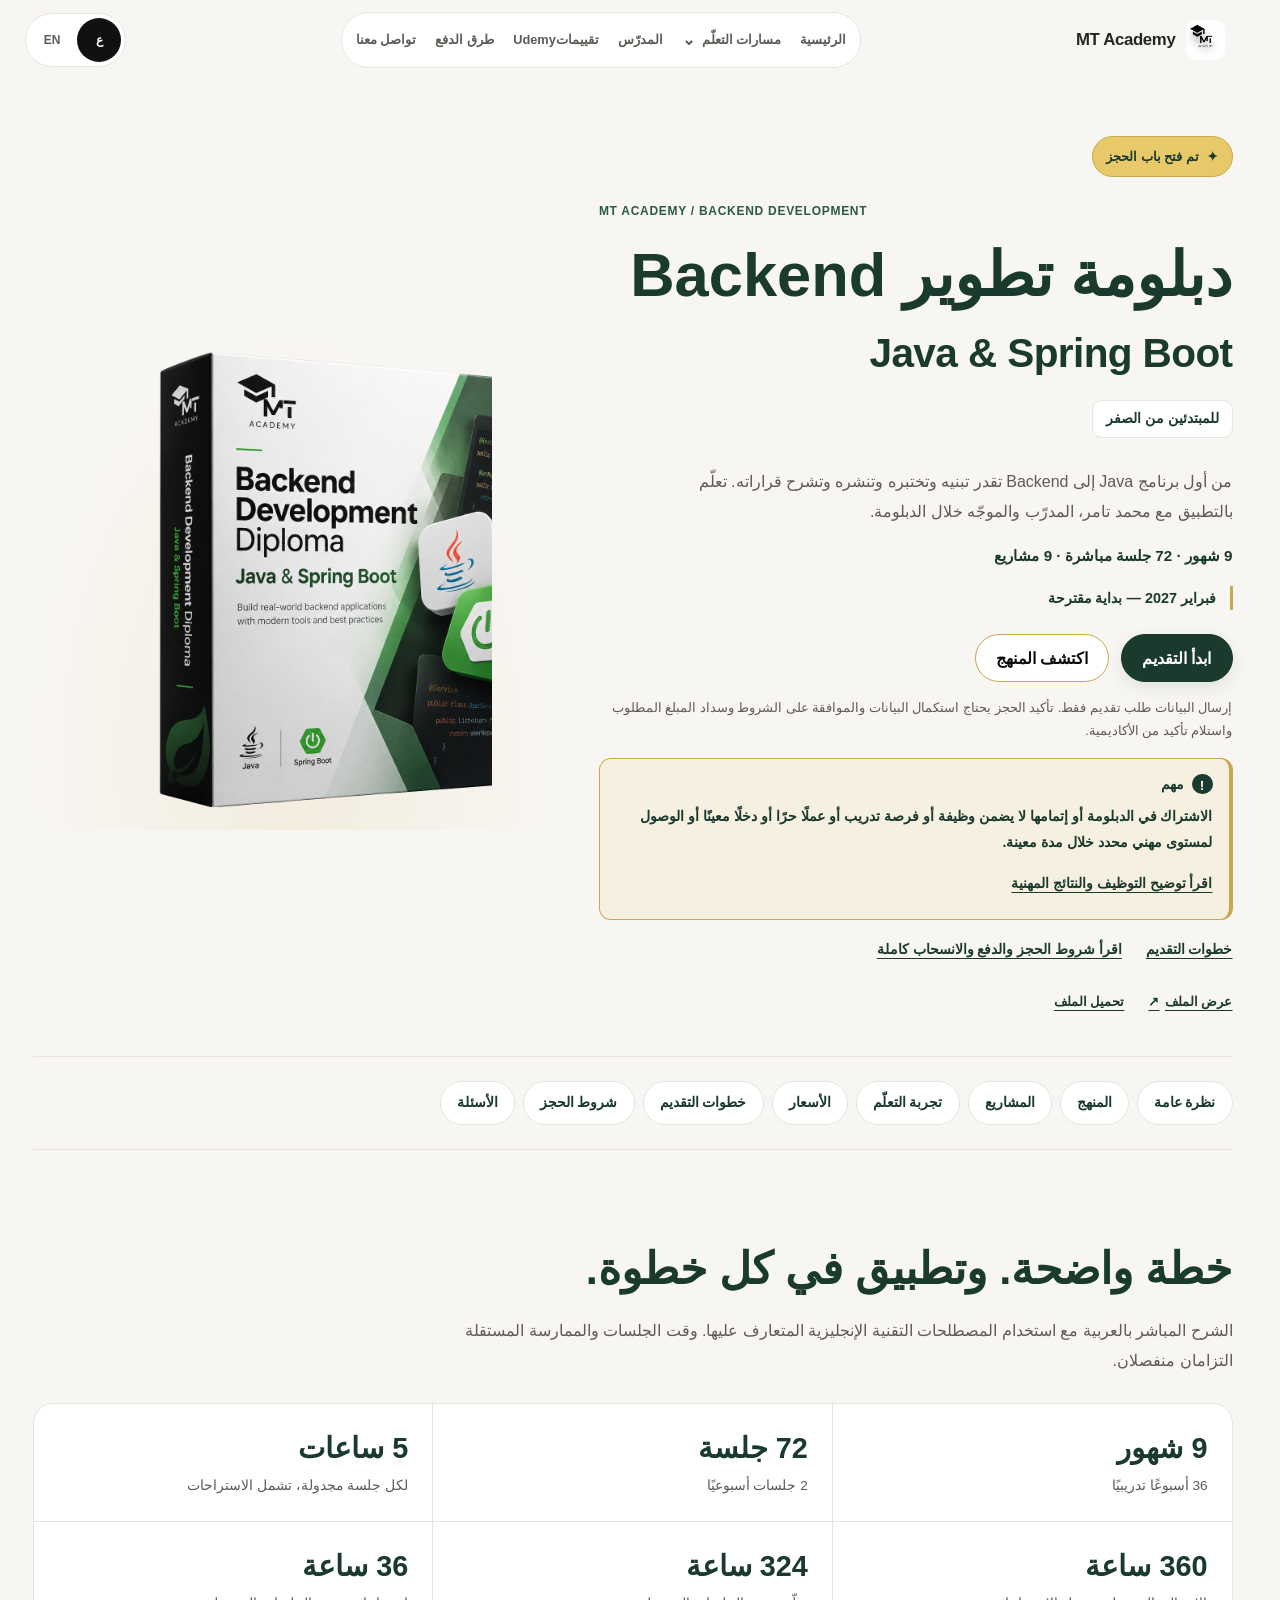
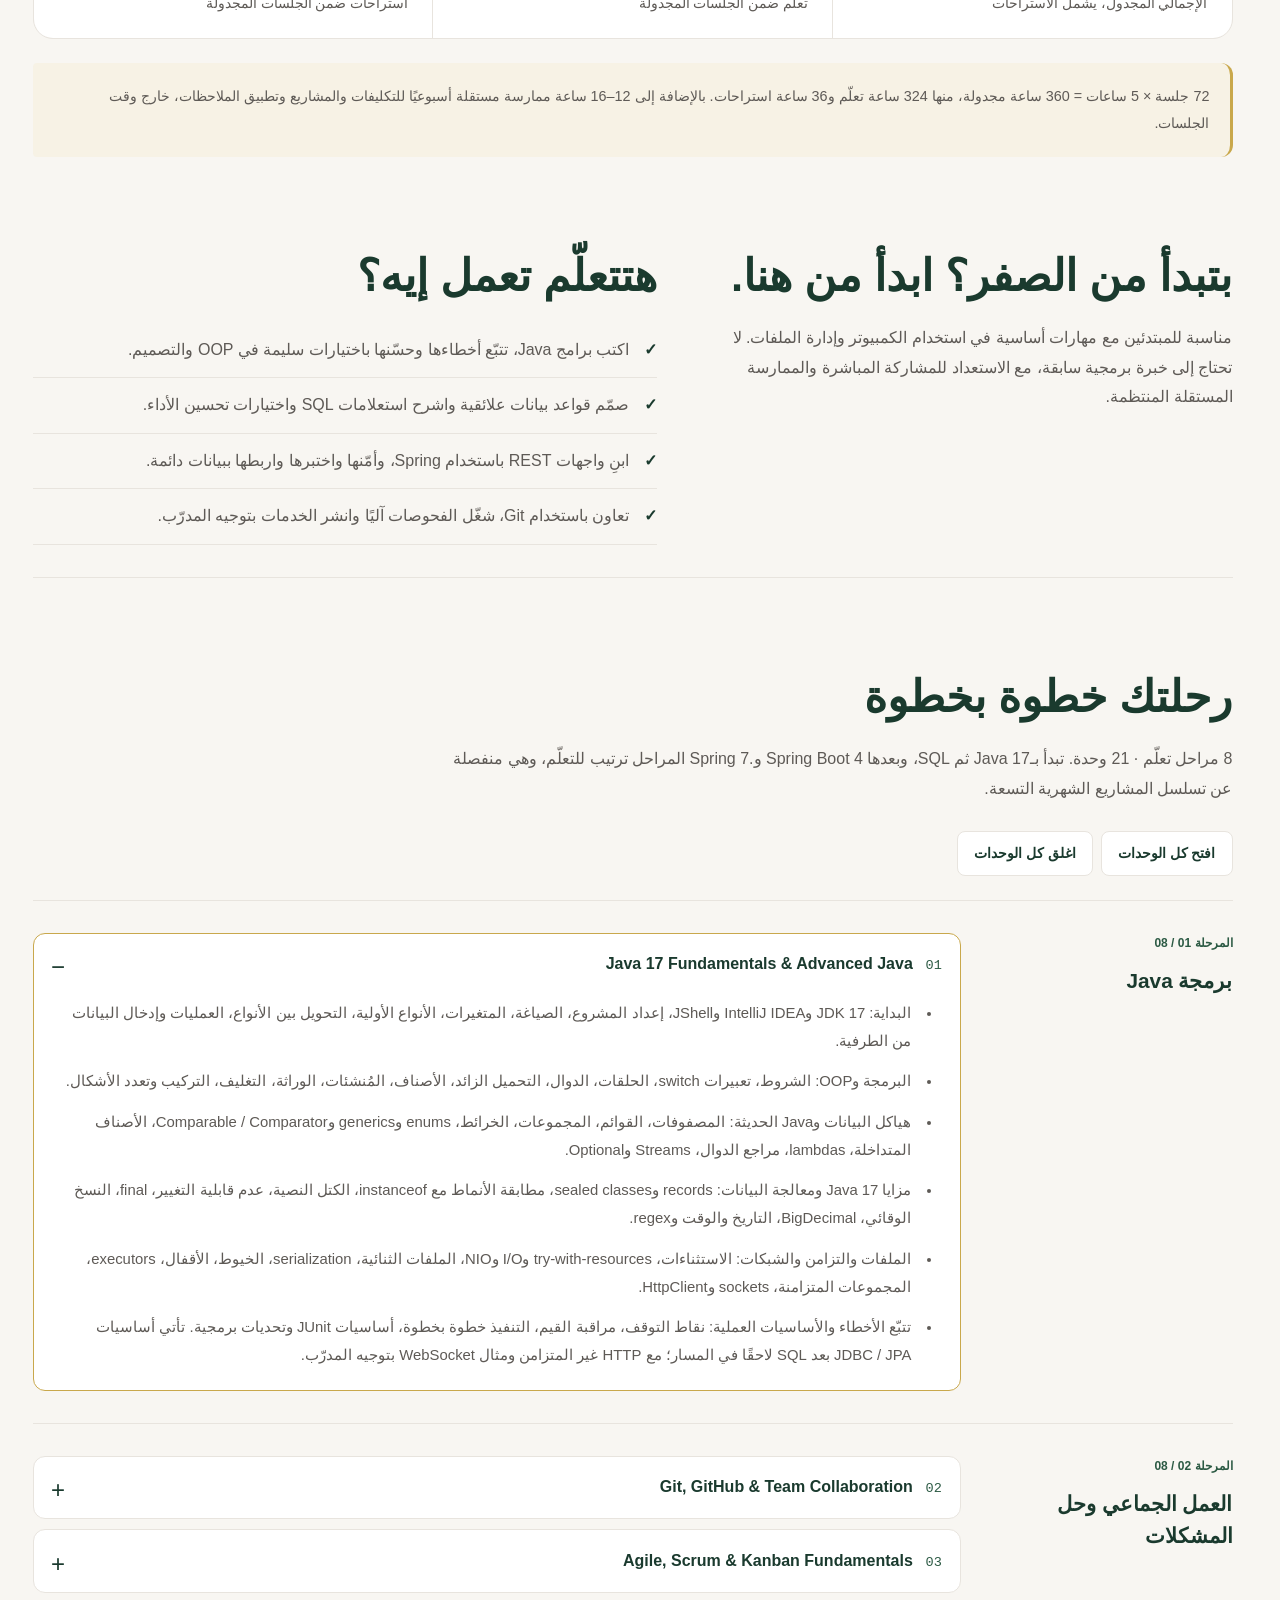
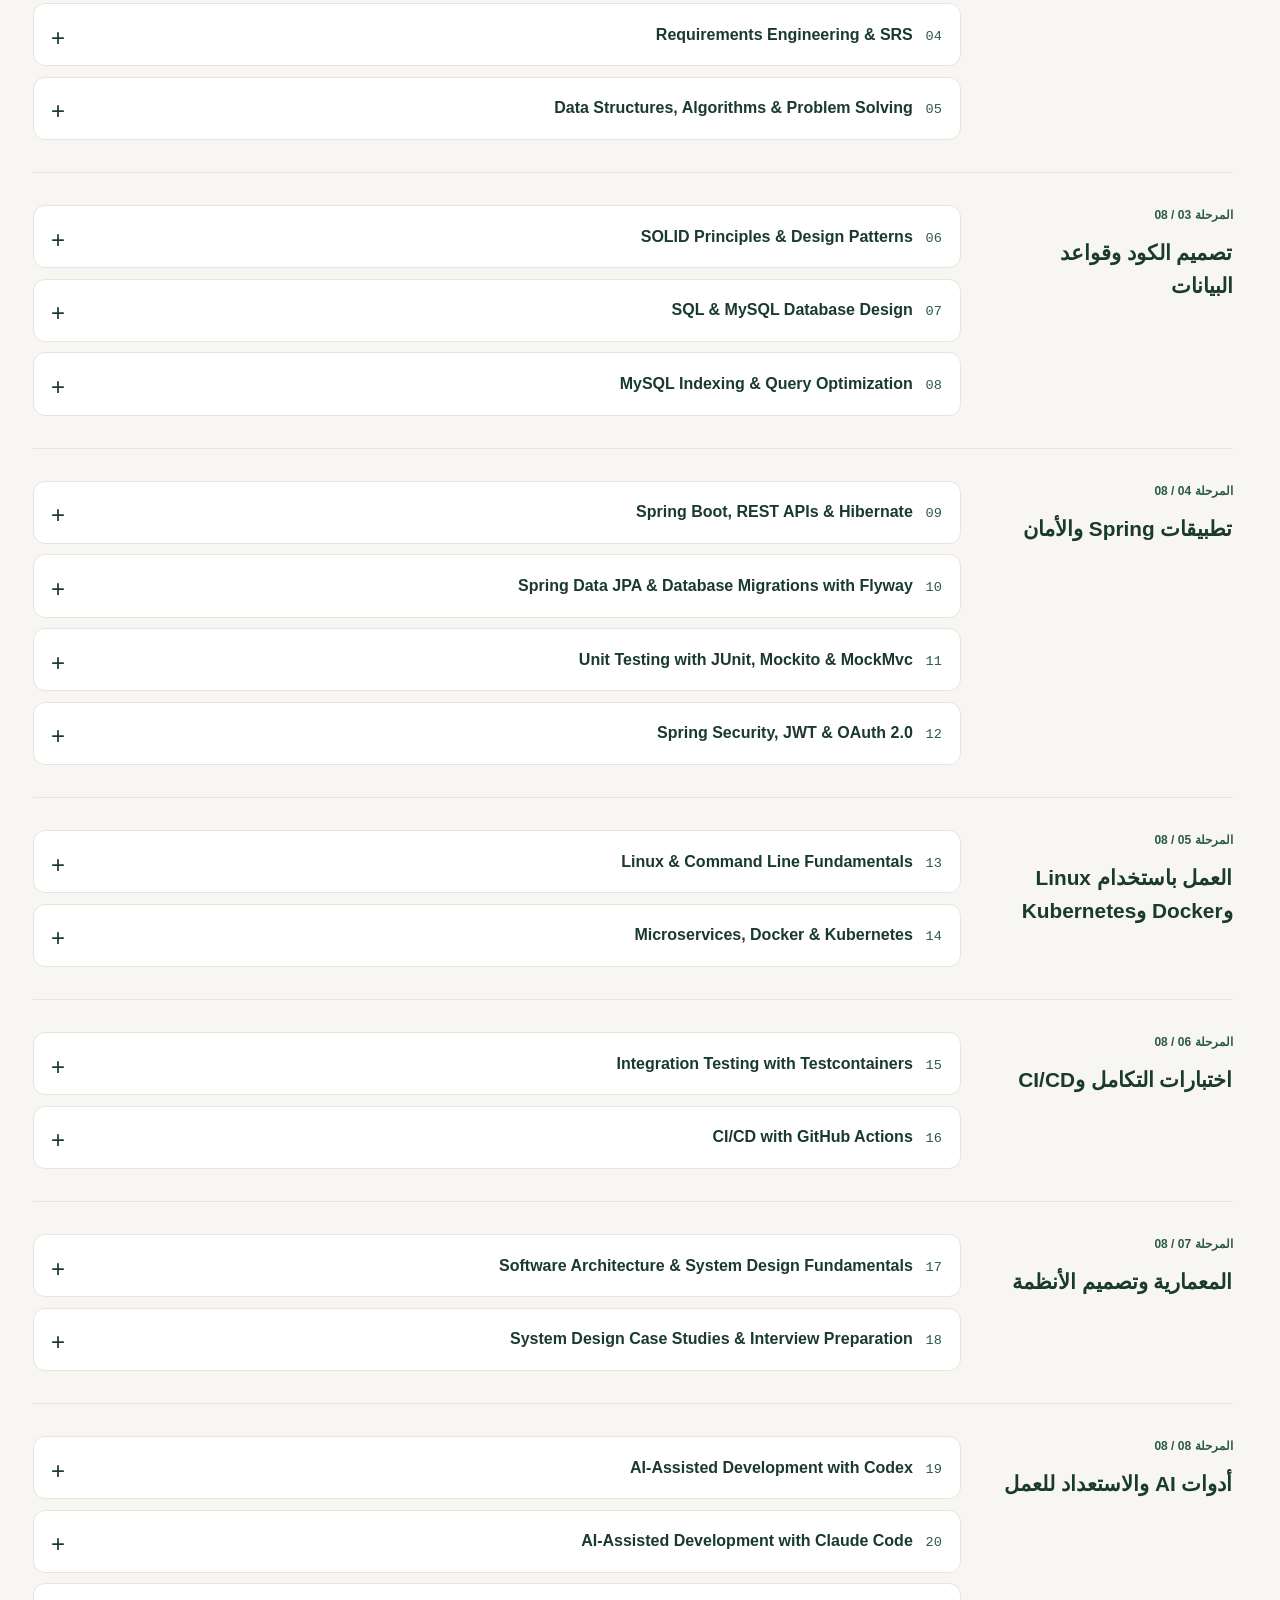
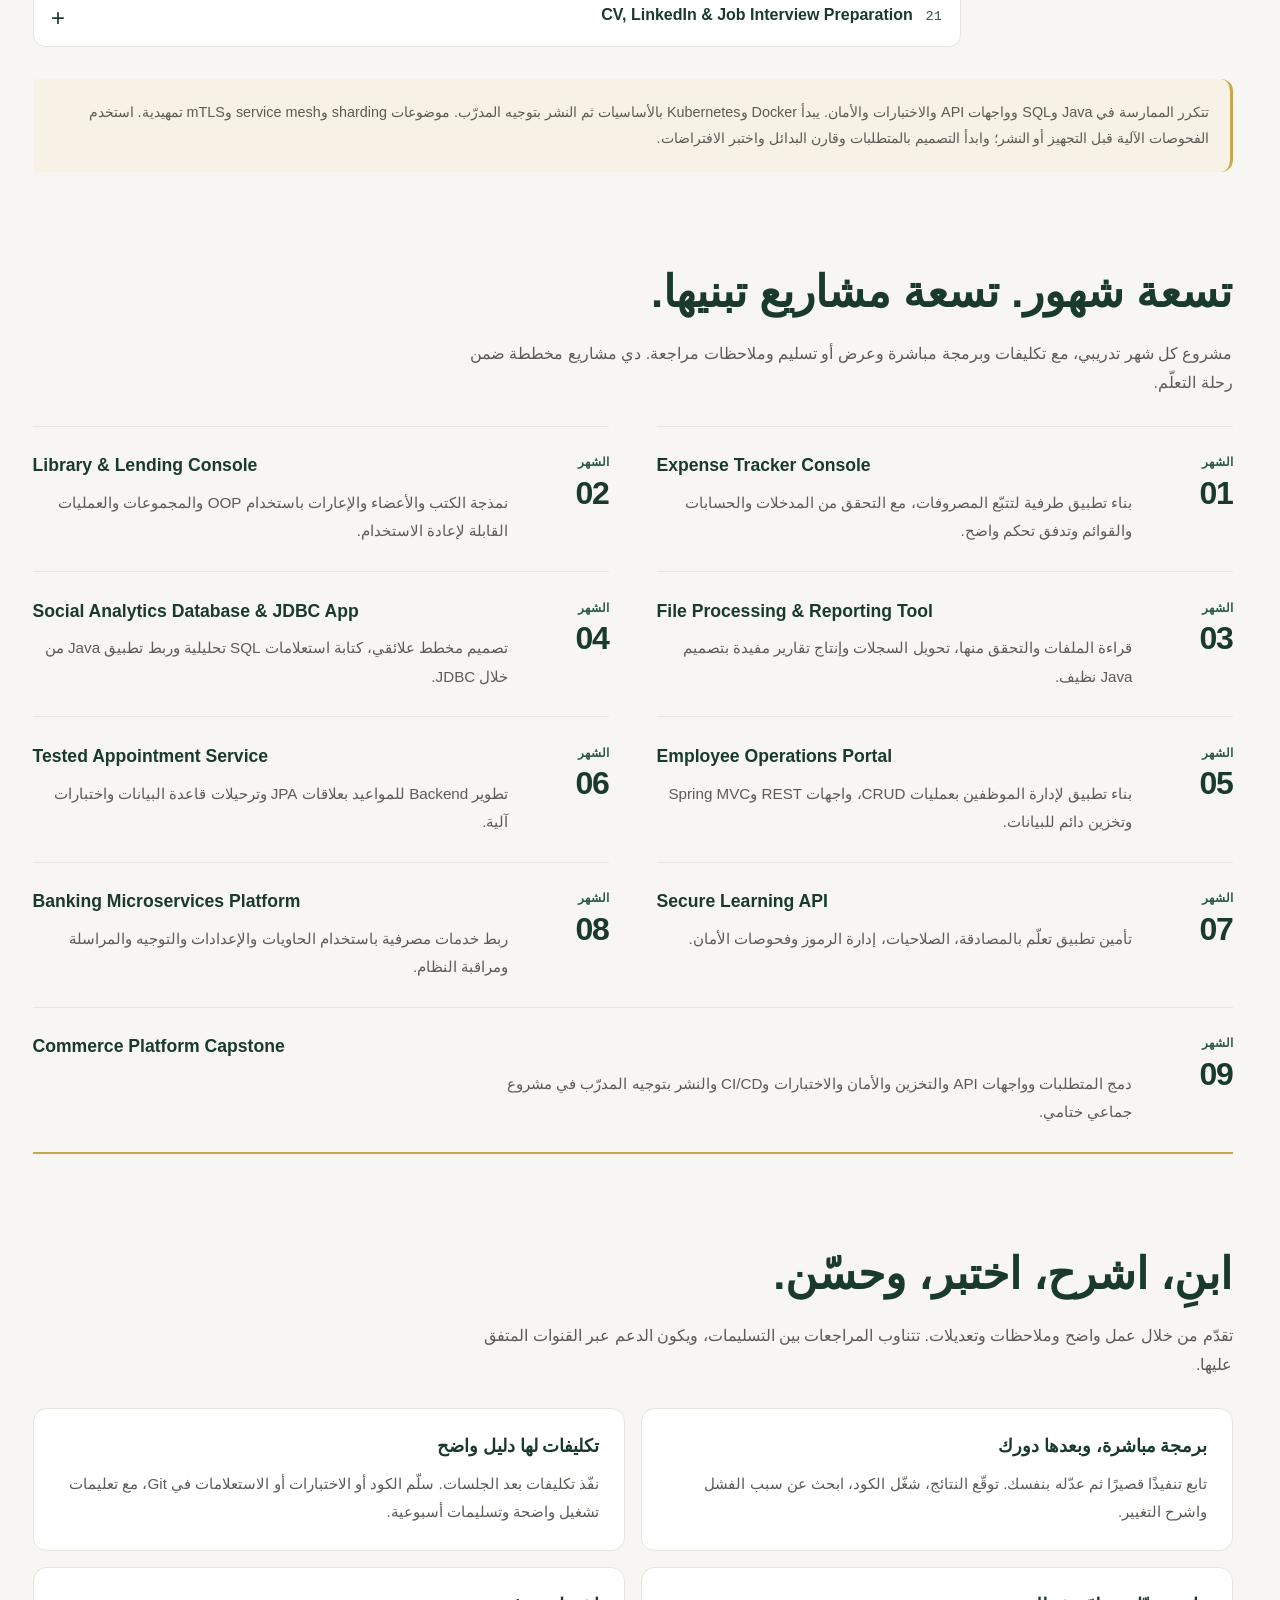
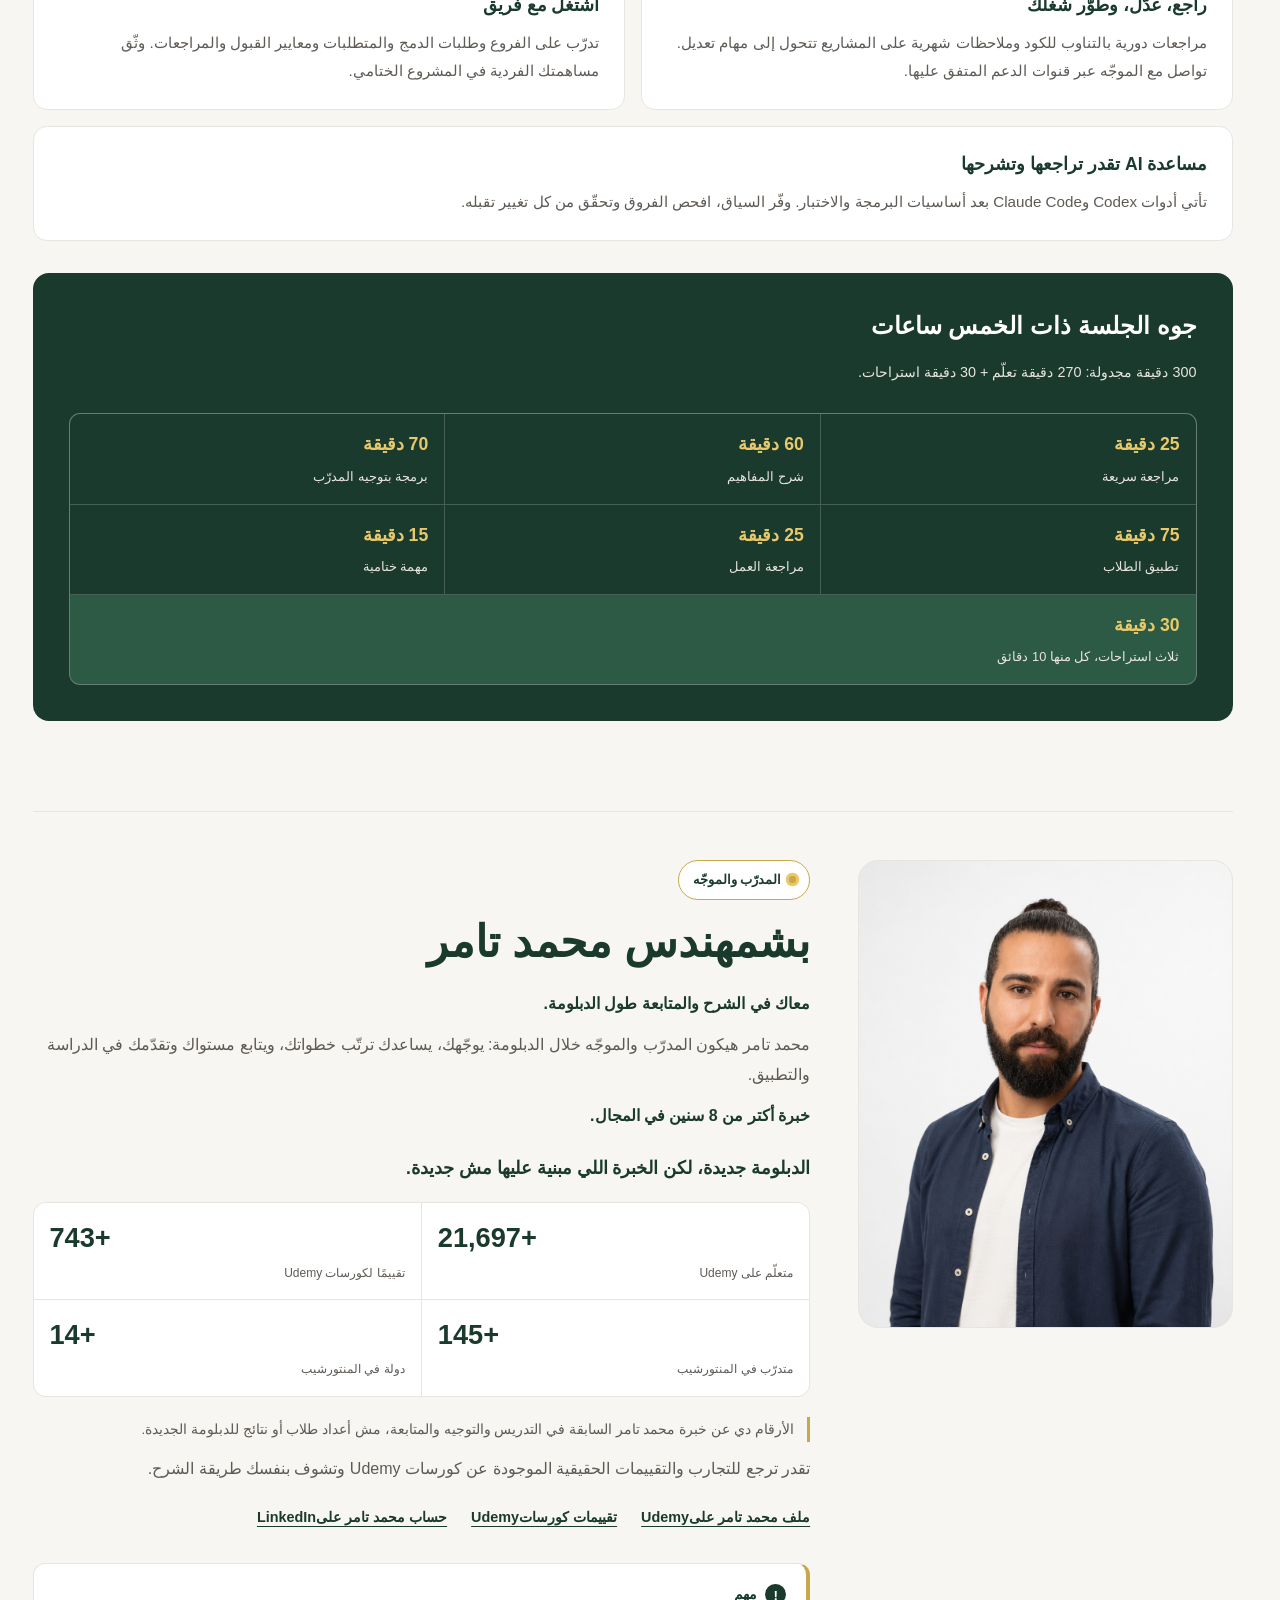
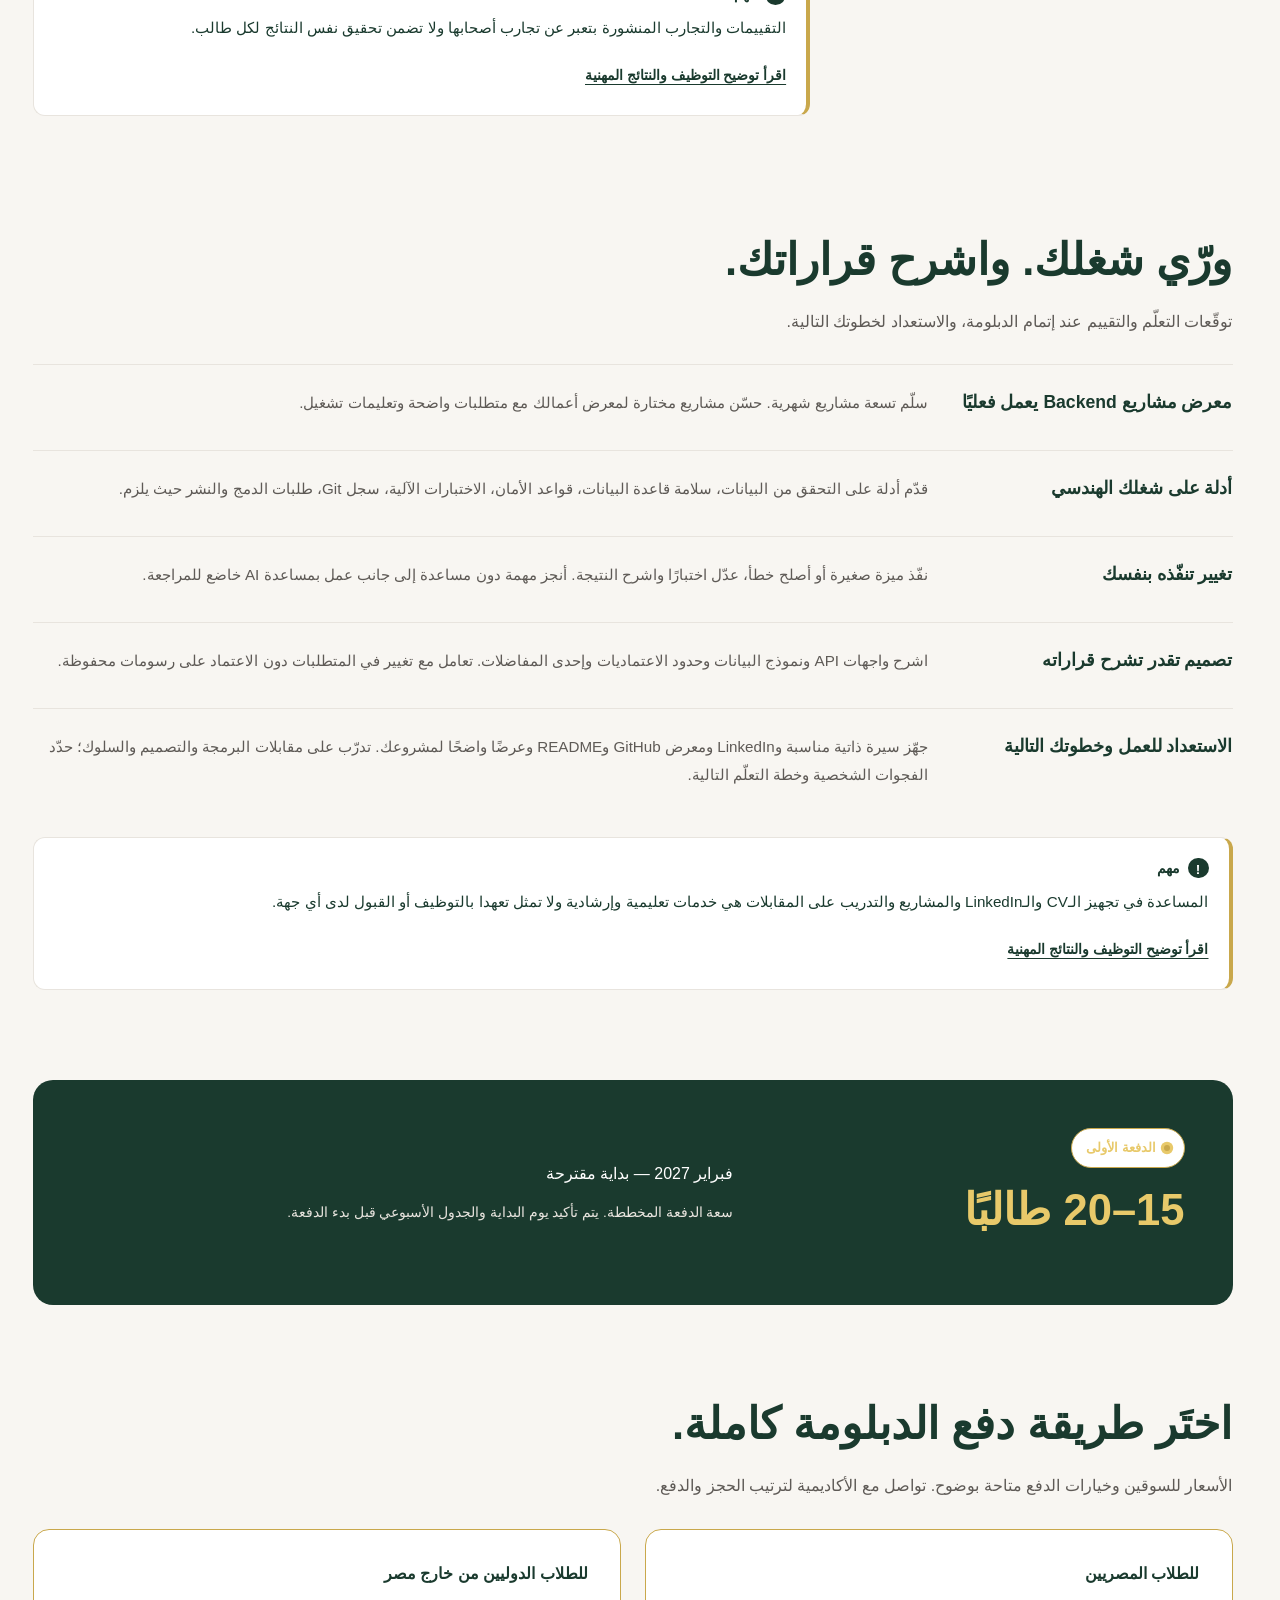
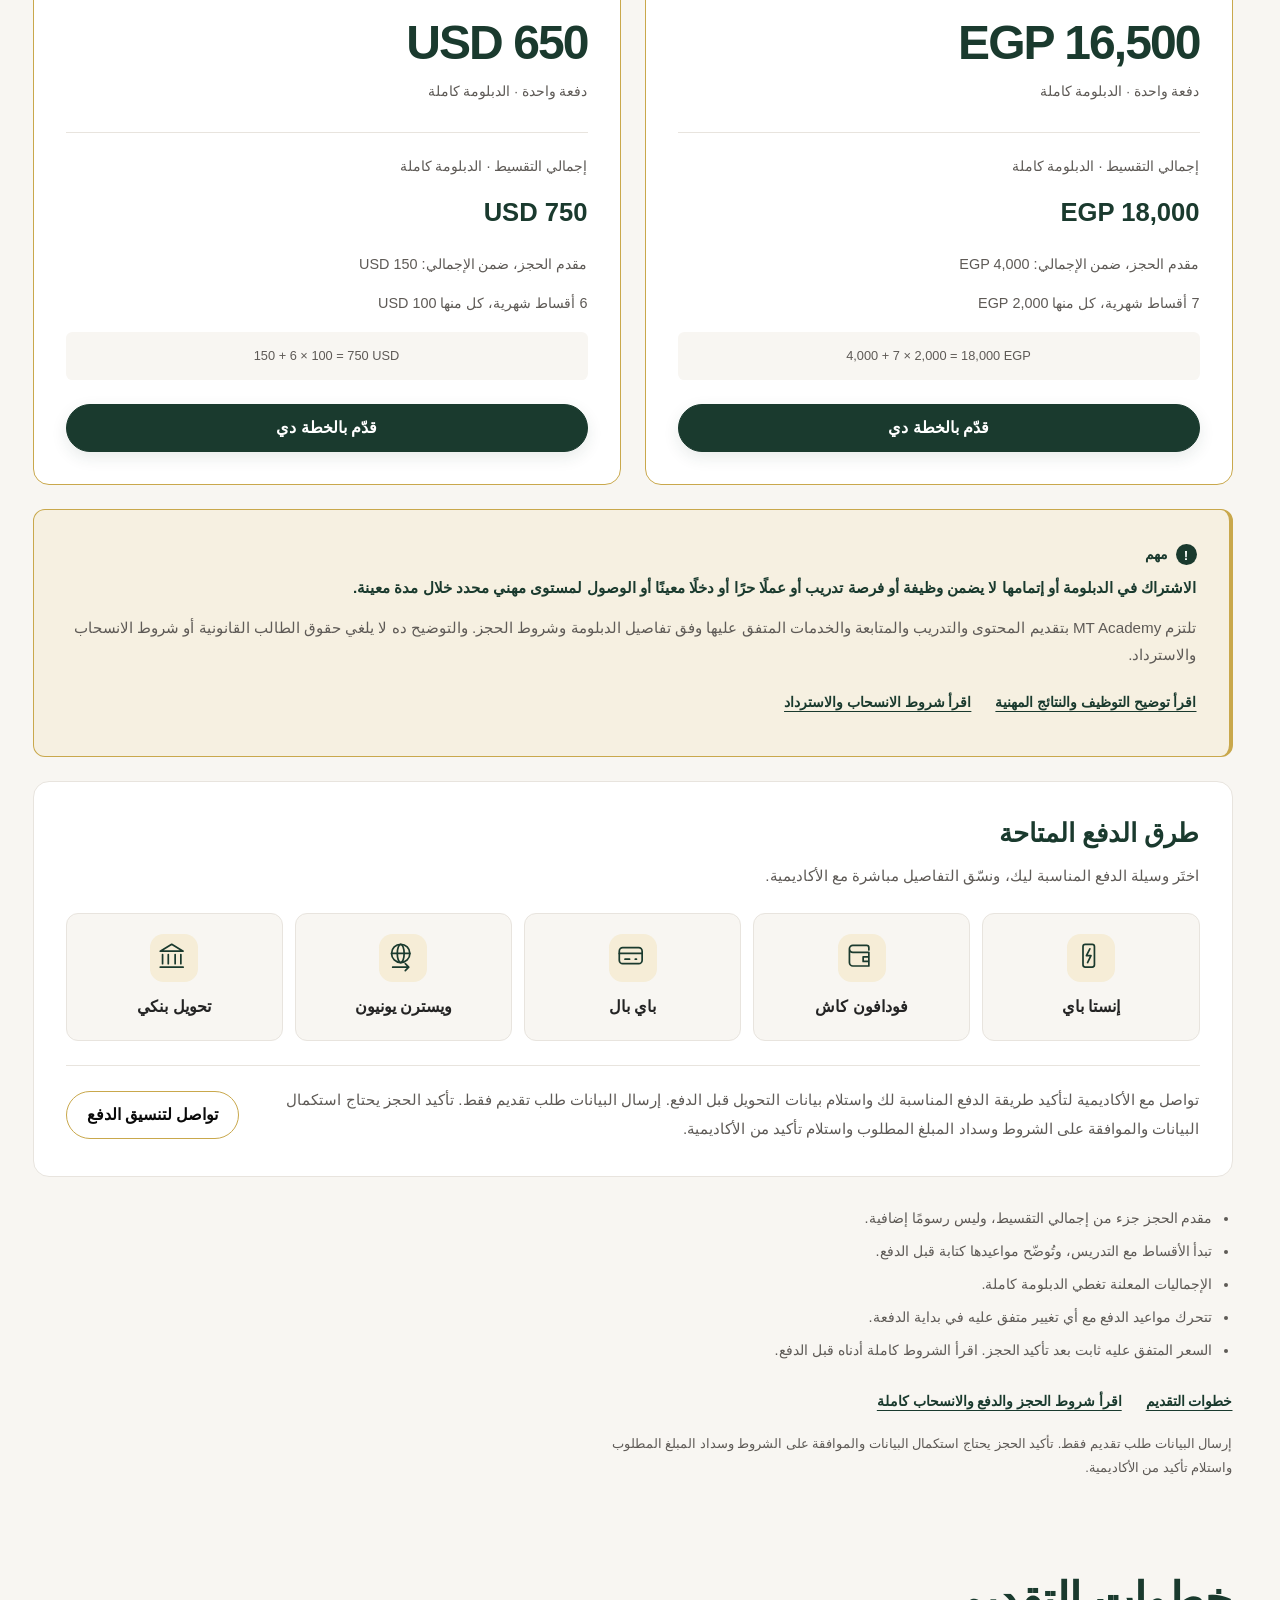
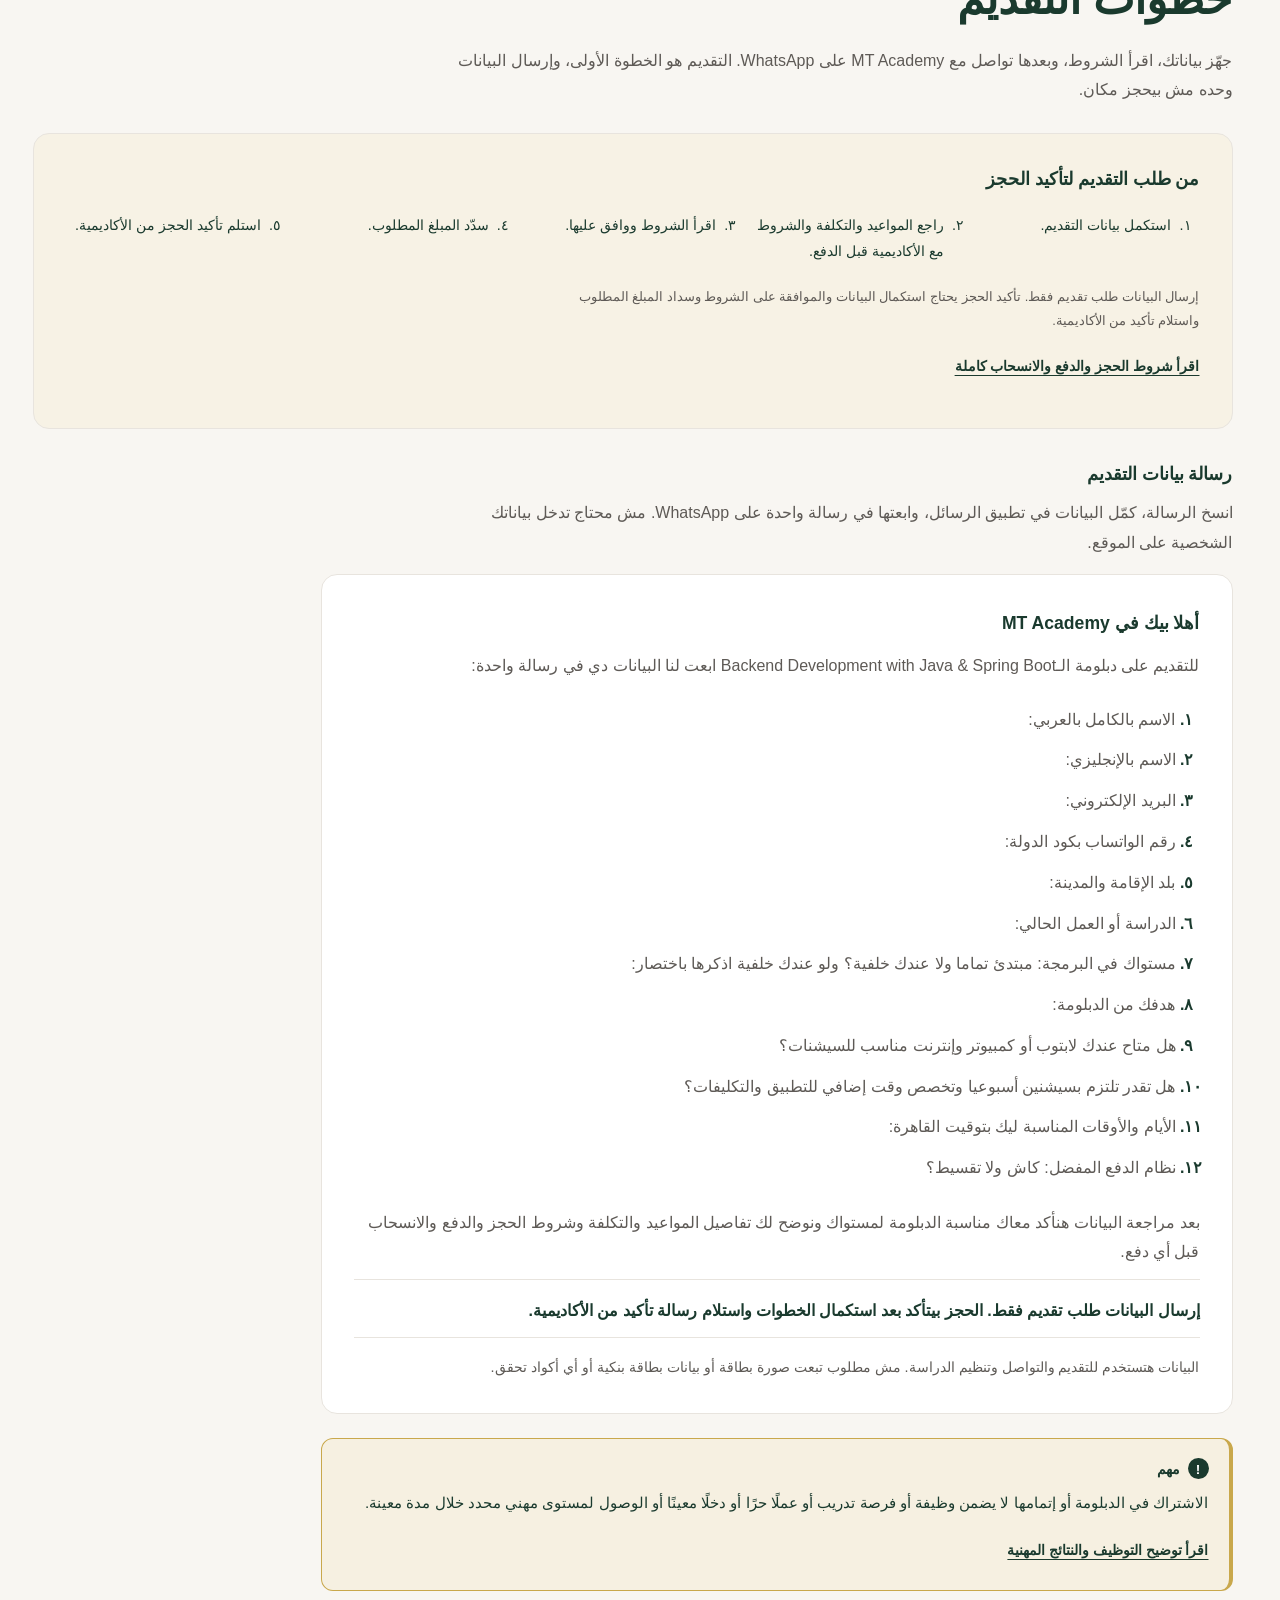
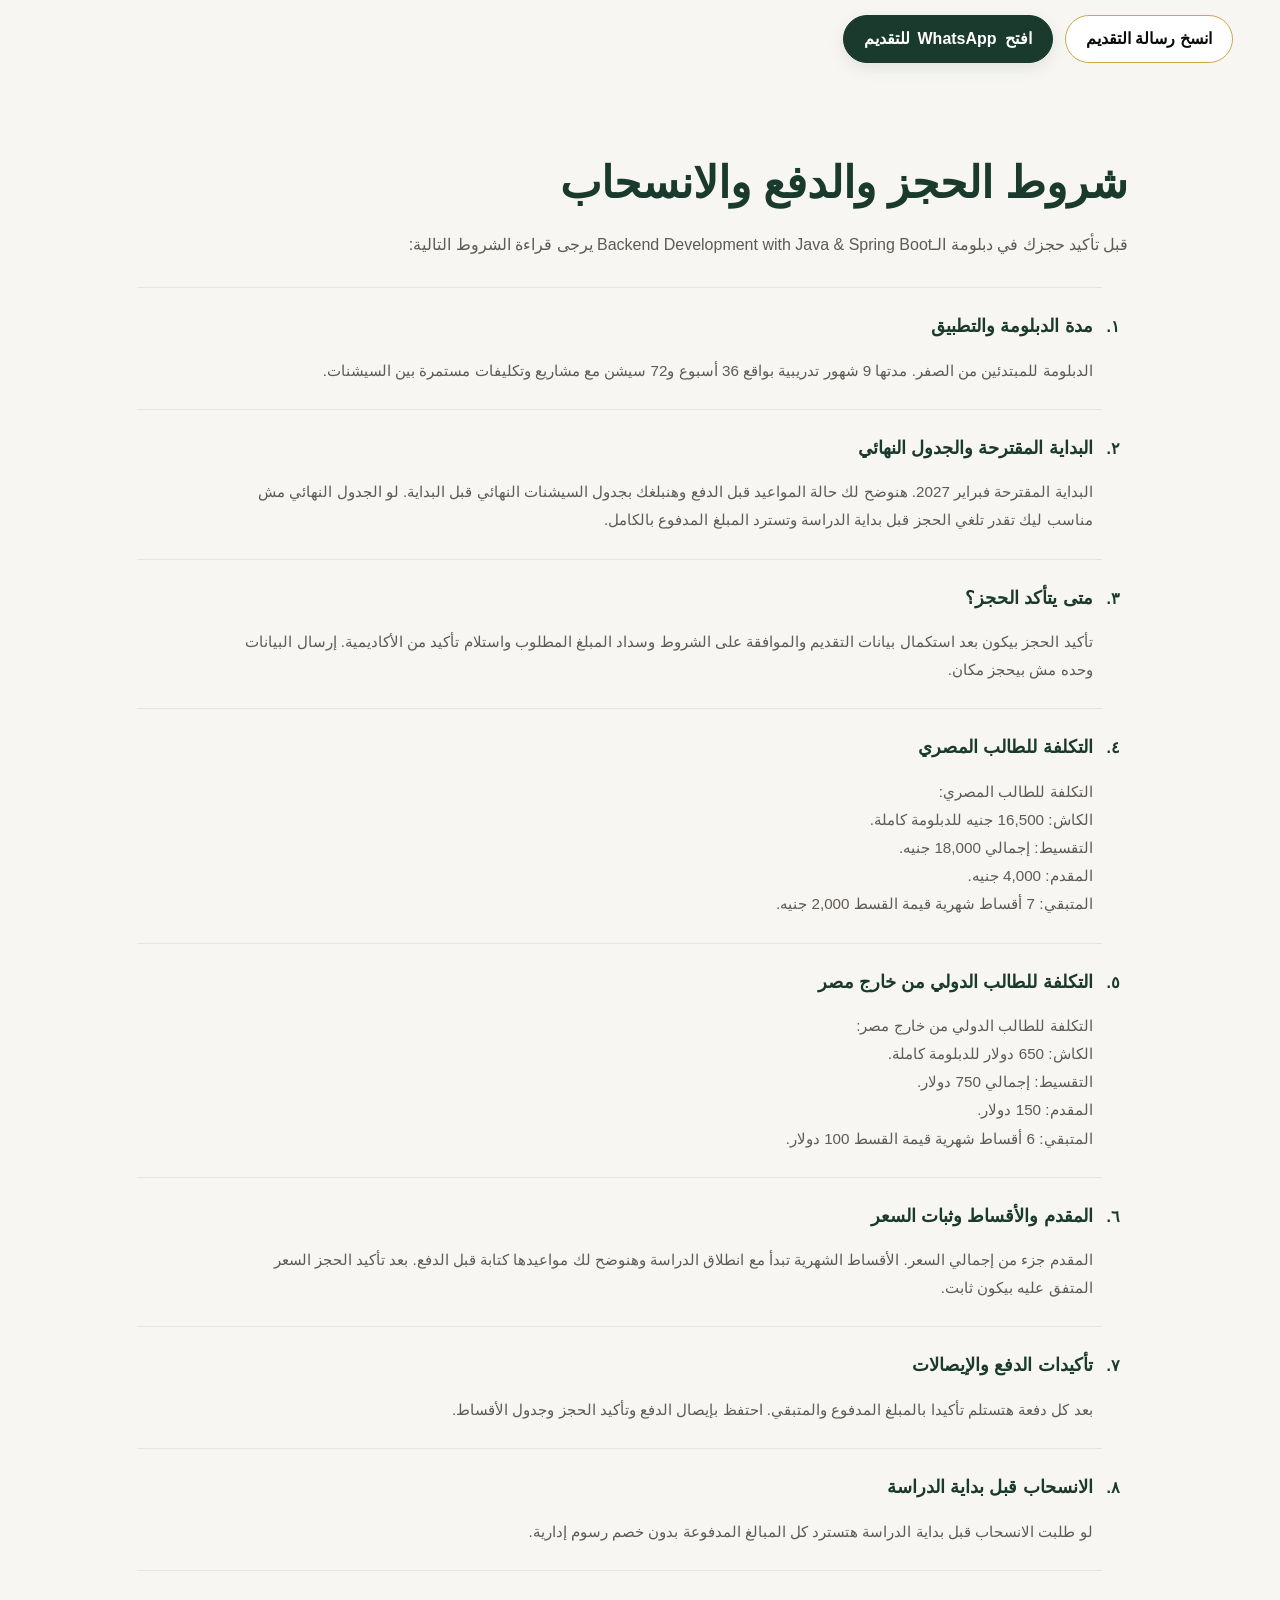
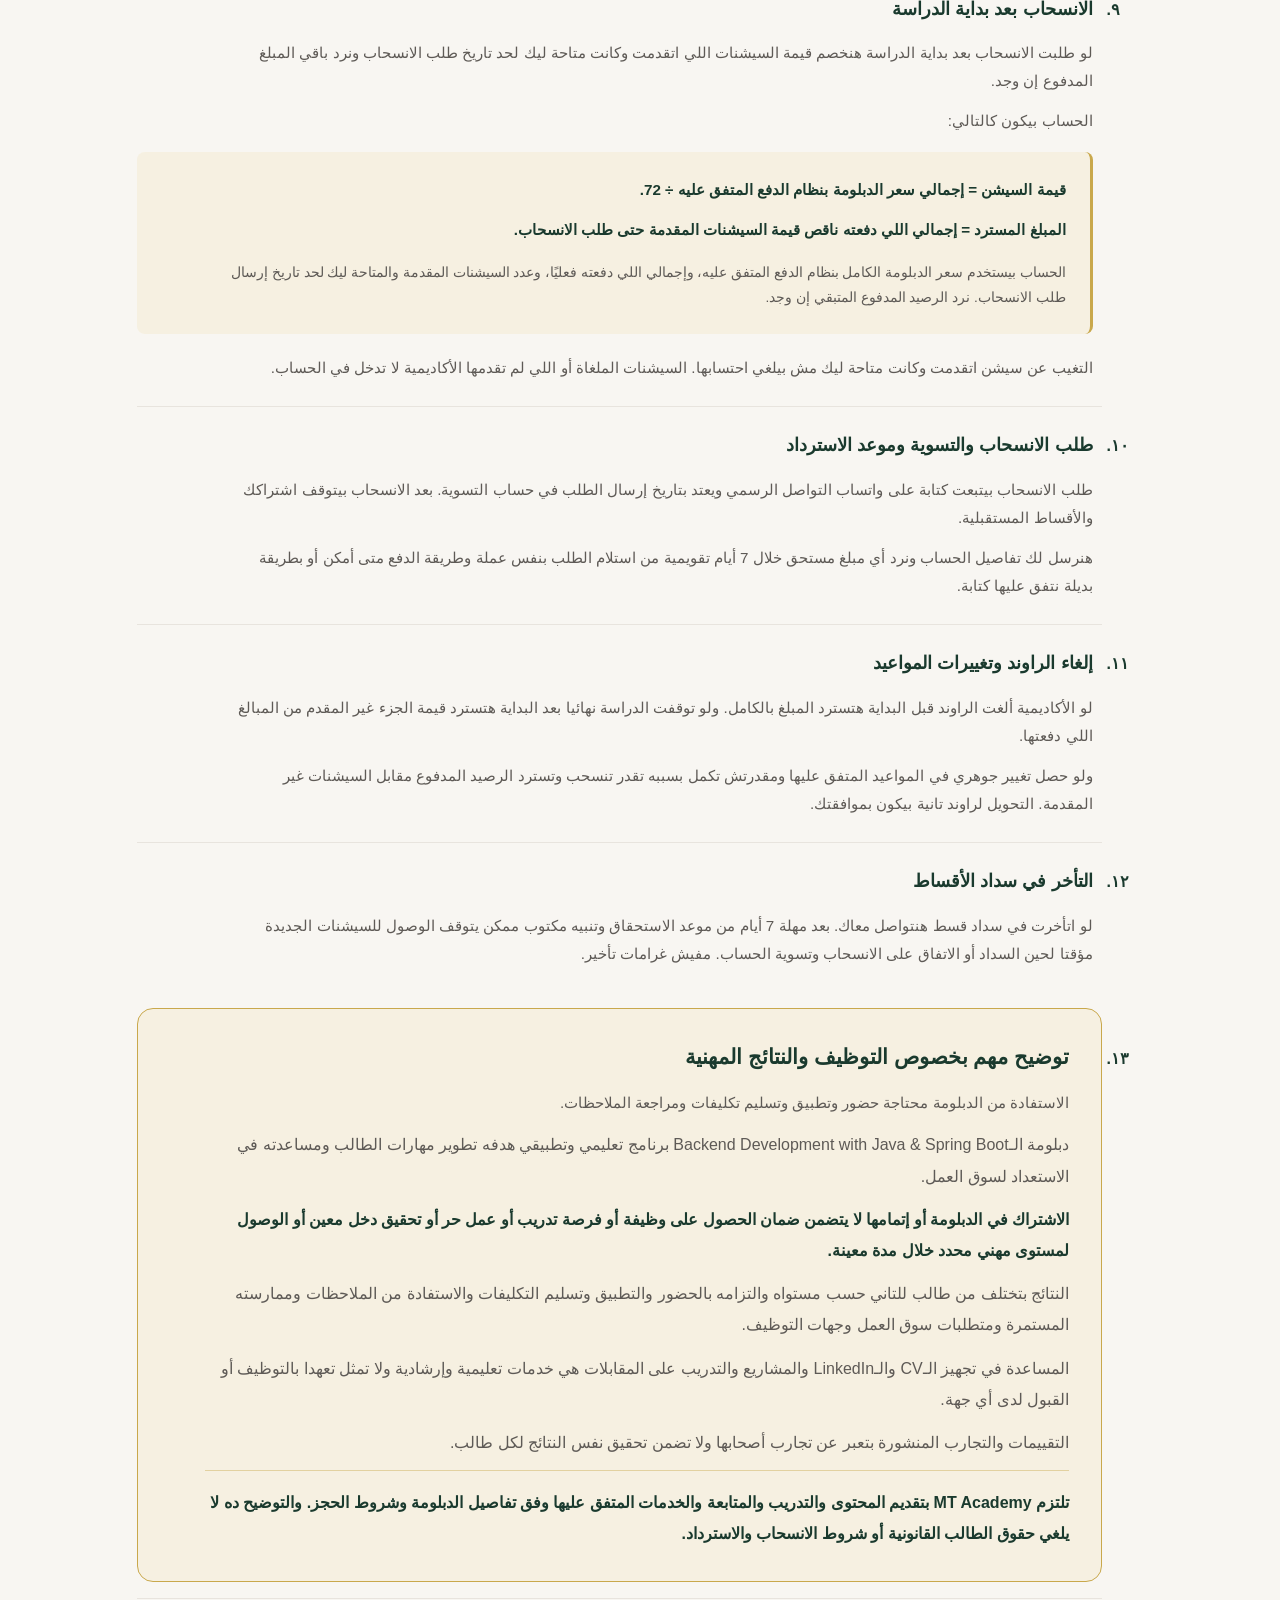
==== commit 6dca3992: "feat(backend): add payment methods and clarify career outcomes - Add five bilingual payment methods " ====
--- a/backend-development-diploma/index.html
+++ b/backend-development-diploma/index.html
@@ -43,6 +43,12 @@
         <p class="diploma-announcement" data-config-text="hero.announcement">فبراير 2027 — بداية مقترحة</p>
         <div class="diploma-actions"><a class="button" href="https://wa.me/201032105166?text=%D9%85%D8%B1%D8%AD%D8%A8%D9%8B%D8%A7%D8%8C%20%D8%A3%D8%B1%D8%BA%D8%A8%20%D9%81%D9%8A%20%D8%A7%D9%84%D8%AA%D9%82%D8%AF%D9%8A%D9%85%20%D9%84%D8%AF%D8%A8%D9%84%D9%88%D9%85%D8%A9%20Backend%20%D8%A8%D8%A7%D8%B3%D8%AA%D8%AE%D8%AF%D8%A7%D9%85%20Java%20%D9%88Spring%20Boot.%20%D8%A3%D8%B1%D8%AC%D9%88%20%D9%85%D8%B3%D8%A7%D8%B9%D8%AF%D8%AA%D9%8A%20%D9%81%D9%8A%20%D8%A8%D8%AF%D8%A1%20%D8%A7%D9%84%D8%AA%D9%82%D8%AF%D9%8A%D9%85%20%D9%88%D8%AA%D9%88%D8%B6%D9%8A%D8%AD%20%D8%AD%D8%A7%D9%84%D8%A9%20%D8%A7%D9%84%D9%85%D9%88%D8%A7%D8%B9%D9%8A%D8%AF%20%D9%88%D8%AE%D8%B7%D9%88%D8%A7%D8%AA%20%D8%A7%D9%84%D8%AF%D9%81%D8%B9." data-diploma-inquiry  target="_blank" rel="noopener noreferrer" data-config-text="hero.contactLabel">ابدأ التقديم</a><a class="button button--secondary" href="#curriculum" data-config-text="hero.detailsLabel">اكتشف المنهج</a></div>
         <p class="diploma-registration-note" data-config-text="registrationNote">إرسال البيانات طلب تقديم فقط. تأكيد الحجز يحتاج استكمال البيانات والموافقة على الشروط وسداد المبلغ المطلوب واستلام تأكيد من الأكاديمية.</p>
+        <aside class="diploma-career-notice diploma-career-notice--hero" data-career-notice="hero" aria-labelledby="career-notice-hero-label">
+    <div class="diploma-career-notice__label"><span class="diploma-career-notice__icon" aria-hidden="true">!</span><strong id="career-notice-hero-label" data-config-text="careerOutcomesNotice.importantLabel">مهم</strong></div>
+    <p class="diploma-career-notice__summary"><strong data-config-text="careerOutcomesNotice.generalSummary">الاشتراك في الدبلومة أو إتمامها لا يضمن وظيفة أو فرصة تدريب أو عملًا حرًا أو دخلًا معينًا أو الوصول لمستوى مهني محدد خلال مدة معينة.</strong></p>
+
+    <div class="diploma-career-notice__links"><a href="#career-outcomes-notice" data-config-text="careerOutcomesNotice.readFullLabel">اقرأ توضيح التوظيف والنتائج المهنية</a></div>
+  </aside>
         <div class="diploma-policy-links"><a href="#apply" data-config-text="application.title">خطوات التقديم</a><a href="#booking-terms" data-config-text="application.termsLabel">اقرأ شروط الحجز والدفع والانسحاب كاملة</a></div>
         <div class="diploma-pdf-actions diploma-pdf-actions--compact"><a href="/assets/documents/mt-academy-backend-diploma-overview-roadmap.pdf" target="_blank" rel="noopener noreferrer" data-pdf-view><span data-config-text="document.view">عرض الملف</span><span aria-hidden="true"> ↗</span> <span class="visually-hidden" data-config-text="document.newTab">يفتح في تبويب جديد</span></a><a href="/assets/documents/mt-academy-backend-diploma-overview-roadmap.pdf" download="MT-Academy-Backend-Diploma-Overview-Roadmap.pdf" data-pdf-download data-config-text="document.download">تحميل الملف</a></div>
       </div>
@@ -111,11 +117,23 @@
         <p class="diploma-attribution" data-config-text="mentor.attribution">الأرقام دي عن خبرة محمد تامر السابقة في التدريس والتوجيه والمتابعة، مش أعداد طلاب أو نتائج للدبلومة الجديدة.</p>
         <p data-config-text="mentor.evidence">تقدر ترجع للتجارب والتقييمات الحقيقية الموجودة عن كورسات <bdi class="technical-name" dir="ltr" lang="en">Udemy</bdi> وتشوف بنفسك طريقة الشرح.</p>
         <div class="diploma-evidence-links"><a href="https://www.udemy.com/user/mohamed-tamer-15/" data-config-href="evidenceLinks.udemy" data-config-text="mentor.udemyLabel" target="_blank" rel="noopener noreferrer">ملف محمد تامر على Udemy</a><a href="/#reviews" data-config-href="evidenceLinks.reviews" data-config-text="mentor.reviewsLabel">تقييمات كورسات Udemy</a><a href="https://www.linkedin.com/in/mohamedtamer0/" data-config-href="instructorProfile.linkedinUrl" data-config-text="interface.instructorLinkedInLabel" target="_blank" rel="noopener noreferrer">حساب محمد تامر على LinkedIn</a></div>
+        <aside class="diploma-career-notice diploma-career-notice--evidence" data-career-notice="evidence" aria-labelledby="career-notice-evidence-label">
+    <div class="diploma-career-notice__label"><span class="diploma-career-notice__icon" aria-hidden="true">!</span><strong id="career-notice-evidence-label" data-config-text="careerOutcomesNotice.importantLabel">مهم</strong></div>
+    <p class="diploma-career-notice__summary"><span data-config-text="careerOutcomesNotice.experienceSummary">التقييمات والتجارب المنشورة بتعبر عن تجارب أصحابها ولا تضمن تحقيق نفس النتائج لكل طالب.</span></p>
+
+    <div class="diploma-career-notice__links"><a href="#career-outcomes-notice" data-config-text="careerOutcomesNotice.readFullLabel">اقرأ توضيح التوظيف والنتائج المهنية</a></div>
+  </aside>
       </div>
     </section>
     <section class="diploma-section" aria-labelledby="graduation-title">
       <div class="diploma-section-heading"><h2 id="graduation-title" data-config-text="graduation.title">ورّي شغلك. واشرح قراراتك.</h2><p data-config-text="graduation.description">توقّعات التعلّم والتقييم عند إتمام الدبلومة، والاستعداد لخطوتك التالية.</p></div>
       <div class="diploma-graduation"><article class="diploma-practice-card"><h3 data-config-text="graduation.items.0.title">معرض مشاريع <bdi class="technical-name" dir="ltr" lang="en">Backend</bdi> يعمل فعليًا</h3><p data-config-text="graduation.items.0.description">سلّم تسعة مشاريع شهرية. حسّن مشاريع مختارة لمعرض أعمالك مع متطلبات واضحة وتعليمات تشغيل.</p></article><article class="diploma-practice-card"><h3 data-config-text="graduation.items.1.title">أدلة على شغلك الهندسي</h3><p data-config-text="graduation.items.1.description">قدّم أدلة على التحقق من البيانات، سلامة قاعدة البيانات، قواعد الأمان، الاختبارات الآلية، سجل <bdi class="technical-name" dir="ltr" lang="en">Git</bdi>، طلبات الدمج والنشر حيث يلزم.</p></article><article class="diploma-practice-card"><h3 data-config-text="graduation.items.2.title">تغيير تنفّذه بنفسك</h3><p data-config-text="graduation.items.2.description">نفّذ ميزة صغيرة أو أصلح خطأ، عدّل اختبارًا واشرح النتيجة. أنجز مهمة دون مساعدة إلى جانب عمل بمساعدة <bdi class="technical-name" dir="ltr" lang="en">AI</bdi> خاضع للمراجعة.</p></article><article class="diploma-practice-card"><h3 data-config-text="graduation.items.3.title">تصميم تقدر تشرح قراراته</h3><p data-config-text="graduation.items.3.description">اشرح واجهات <bdi class="technical-name" dir="ltr" lang="en">API</bdi> ونموذج البيانات وحدود الاعتماديات وإحدى المفاضلات. تعامل مع تغيير في المتطلبات دون الاعتماد على رسومات محفوظة.</p></article><article class="diploma-practice-card"><h3 data-config-text="graduation.items.4.title">الاستعداد للعمل وخطوتك التالية</h3><p data-config-text="graduation.items.4.description">جهّز سيرة ذاتية مناسبة و<bdi class="technical-name" dir="ltr" lang="en">LinkedIn</bdi> ومعرض <bdi class="technical-name" dir="ltr" lang="en">GitHub</bdi> و<bdi class="technical-name" dir="ltr" lang="en">README</bdi> وعرضًا واضحًا لمشروعك. تدرّب على مقابلات البرمجة والتصميم والسلوك؛ حدّد الفجوات الشخصية وخطة التعلّم التالية.</p></article></div>
+      <aside class="diploma-career-notice diploma-career-notice--graduation" data-career-notice="graduation" aria-labelledby="career-notice-graduation-label">
+    <div class="diploma-career-notice__label"><span class="diploma-career-notice__icon" aria-hidden="true">!</span><strong id="career-notice-graduation-label" data-config-text="careerOutcomesNotice.importantLabel">مهم</strong></div>
+    <p class="diploma-career-notice__summary"><span data-config-text="careerOutcomesNotice.careerSupportSummary">المساعدة في تجهيز الـ<bdi class="technical-name" dir="ltr" lang="en">CV</bdi> والـ<bdi class="technical-name" dir="ltr" lang="en">LinkedIn</bdi> والمشاريع والتدريب على المقابلات هي خدمات تعليمية وإرشادية ولا تمثل تعهدا بالتوظيف أو القبول لدى أي جهة.</span></p>
+
+    <div class="diploma-career-notice__links"><a href="#career-outcomes-notice" data-config-text="careerOutcomesNotice.readFullLabel">اقرأ توضيح التوظيف والنتائج المهنية</a></div>
+  </aside>
     </section>
     <section class="diploma-section diploma-cohort" aria-labelledby="cohort-title">
       <div><p class="eyebrow" data-config-text="cohort.eyebrow">الدفعة الأولى</p><h2 id="cohort-title" data-config-text="cohort.title">15–20 طالبًا</h2></div>
@@ -136,6 +154,17 @@
         <div class="diploma-price-card__installments"><p data-config-text="pricing.installmentLabel">إجمالي التقسيط · الدبلومة كاملة</p><strong dir="ltr" data-config-text="pricing.plans.1.total">USD 750</strong><p><span data-config-text="pricing.depositLabel">مقدم الحجز، ضمن الإجمالي</span>: <bdi data-config-text="pricing.plans.1.deposit">USD 150</bdi></p><p data-config-text="pricing.plans.1.installments">6 أقساط شهرية، كل منها 100 <bdi class="technical-name" dir="ltr" lang="en">USD</bdi></p><p class="diploma-price-equation" dir="ltr" data-config-text="pricing.plans.1.equation">150 + 6 × 100 = 750 USD</p></div>
         <a class="button" href="https://wa.me/201032105166?text=%D9%85%D8%B1%D8%AD%D8%A8%D9%8B%D8%A7%D8%8C%20%D8%A3%D8%B1%D8%BA%D8%A8%20%D9%81%D9%8A%20%D8%A7%D9%84%D8%AA%D9%82%D8%AF%D9%8A%D9%85%20%D9%84%D8%AF%D8%A8%D9%84%D9%88%D9%85%D8%A9%20Backend%20%D8%A8%D8%A7%D8%B3%D8%AA%D8%AE%D8%AF%D8%A7%D9%85%20Java%20%D9%88Spring%20Boot%20%D8%A8%D8%AE%D8%B7%D8%A9%20%D8%A7%D9%84%D8%B7%D9%84%D8%A7%D8%A8%20%D8%A7%D9%84%D8%AF%D9%88%D9%84%D9%8A%D9%8A%D9%86.%20%D8%A3%D8%B1%D8%AC%D9%88%20%D8%AA%D9%88%D8%B6%D9%8A%D8%AD%20%D8%AD%D8%A7%D9%84%D8%A9%20%D8%A7%D9%84%D9%85%D9%88%D8%A7%D8%B9%D9%8A%D8%AF%20%D9%88%D8%AE%D8%B7%D9%88%D8%A7%D8%AA%20%D8%A7%D9%84%D8%AA%D9%82%D8%AF%D9%8A%D9%85%20%D9%88%D8%A7%D9%84%D8%AF%D9%81%D8%B9%20%D8%A7%D9%84%D9%83%D8%A7%D9%85%D9%84%20%D8%A3%D9%88%20%D8%A7%D9%84%D8%AA%D9%82%D8%B3%D9%8A%D8%B7." data-diploma-inquiry data-pricing-plan="1" target="_blank" rel="noopener noreferrer" data-config-text="pricing.plans.1.contactLabel">قدّم بالخطة دي</a>
       </article></div>
+      <aside class="diploma-career-notice diploma-career-notice--pricing" data-career-notice="pricing" aria-labelledby="career-notice-pricing-label">
+    <div class="diploma-career-notice__label"><span class="diploma-career-notice__icon" aria-hidden="true">!</span><strong id="career-notice-pricing-label" data-config-text="careerOutcomesNotice.importantLabel">مهم</strong></div>
+    <p class="diploma-career-notice__summary"><strong data-config-text="careerOutcomesNotice.generalSummary">الاشتراك في الدبلومة أو إتمامها لا يضمن وظيفة أو فرصة تدريب أو عملًا حرًا أو دخلًا معينًا أو الوصول لمستوى مهني محدد خلال مدة معينة.</strong></p>
+<p class="diploma-career-notice__commitment" data-config-text="careerOutcomesNotice.serviceCommitmentSummary">تلتزم <bdi class="technical-name" dir="ltr" lang="en">MT Academy</bdi> بتقديم المحتوى والتدريب والمتابعة والخدمات المتفق عليها وفق تفاصيل الدبلومة وشروط الحجز. والتوضيح ده لا يلغي حقوق الطالب القانونية أو شروط الانسحاب والاسترداد.</p>
+    <div class="diploma-career-notice__links"><a href="#career-outcomes-notice" data-config-text="careerOutcomesNotice.readFullLabel">اقرأ توضيح التوظيف والنتائج المهنية</a><a href="#terms-withdrawal-before-start" data-config-text="careerOutcomesNotice.refundTermsLabel">اقرأ شروط الانسحاب والاسترداد</a></div>
+  </aside>
+      <section class="diploma-payment-methods" id="diploma-payment-methods" aria-labelledby="diploma-payment-methods-title">
+  <div class="diploma-payment-methods__heading"><h3 id="diploma-payment-methods-title" data-config-text="paymentMethods.title">طرق الدفع المتاحة</h3><p data-config-text="paymentMethods.description">اختَر وسيلة الدفع المناسبة ليك، ونسّق التفاصيل مباشرة مع الأكاديمية.</p></div>
+  <ul class="diploma-payment-methods__list"><li class="diploma-payment-method" data-diploma-payment-method="instapay"><span class="diploma-payment-method__icon" aria-hidden="true"><svg viewBox="0 0 28 28" fill="none" stroke="currentColor" stroke-width="1.5" stroke-linecap="round" stroke-linejoin="round" focusable="false"><rect x="7" y="2" width="10" height="20" rx="2"/><path d="m13 6-3 6h4l-3 6"/></svg></span><strong data-config-text="paymentMethods.methods.0.name">إنستا باي</strong></li><li class="diploma-payment-method" data-diploma-payment-method="vodafone-cash"><span class="diploma-payment-method__icon" aria-hidden="true"><svg viewBox="0 0 28 28" fill="none" stroke="currentColor" stroke-width="1.5" stroke-linecap="round" stroke-linejoin="round" focusable="false"><path d="M20 7V5a2 2 0 0 0-2-2H6a3 3 0 0 0 0 6h14v12H6a3 3 0 0 1-3-3V6m17 7h-5v4h5"/></svg></span><strong data-config-text="paymentMethods.methods.1.name">فودافون كاش</strong></li><li class="diploma-payment-method" data-diploma-payment-method="paypal"><span class="diploma-payment-method__icon" aria-hidden="true"><svg viewBox="0 0 28 28" fill="none" stroke="currentColor" stroke-width="1.5" stroke-linecap="round" stroke-linejoin="round" focusable="false"><rect x="2" y="5" width="20" height="14" rx="3"/><path d="M2 10h20m-15 5h4m5 0h1"/></svg></span><strong data-config-text="paymentMethods.methods.2.name">باي بال</strong></li><li class="diploma-payment-method" data-diploma-payment-method="western-union"><span class="diploma-payment-method__icon" aria-hidden="true"><svg viewBox="0 0 28 28" fill="none" stroke="currentColor" stroke-width="1.5" stroke-linecap="round" stroke-linejoin="round" focusable="false"><circle cx="12" cy="10" r="8"/><ellipse cx="12" cy="10" rx="3" ry="8"/><path d="M4 10h16M5 22h14m-3-3 3 3-3 3"/></svg></span><strong data-config-text="paymentMethods.methods.3.name">ويسترن يونيون</strong></li><li class="diploma-payment-method" data-diploma-payment-method="bank-transfer"><span class="diploma-payment-method__icon" aria-hidden="true"><svg viewBox="0 0 28 28" fill="none" stroke="currentColor" stroke-width="1.5" stroke-linecap="round" stroke-linejoin="round" focusable="false"><path d="m2 8 10-6 10 6H2Zm2 3v8m5-8v8m6-8v8m5-8v8M2 22h20"/></svg></span><strong data-config-text="paymentMethods.methods.4.name">تحويل بنكي</strong></li></ul>
+  <div class="diploma-payment-methods__footer"><p data-config-text="paymentMethods.coordinationNote">تواصل مع الأكاديمية لتأكيد طريقة الدفع المناسبة لك واستلام بيانات التحويل قبل الدفع. إرسال البيانات طلب تقديم فقط. تأكيد الحجز يحتاج استكمال البيانات والموافقة على الشروط وسداد المبلغ المطلوب واستلام تأكيد من الأكاديمية.</p><a class="button button--secondary" href="https://wa.me/201032105166?text=%D8%A3%D9%87%D9%84%D8%A7%D9%8B%D8%8C%20%D8%AD%D8%A7%D8%A8%D8%A8%20%D8%A3%D8%B9%D8%B1%D9%81%20%D8%AA%D9%81%D8%A7%D8%B5%D9%8A%D9%84%20%D8%B7%D8%B1%D9%82%20%D8%A7%D9%84%D8%AF%D9%81%D8%B9%20%D8%A7%D9%84%D9%85%D8%AA%D8%A7%D8%AD%D8%A9%20%D9%84%D8%AF%D8%A8%D9%84%D9%88%D9%85%D8%A9%20Backend%20Development%20with%20Java%20%26%20Spring%20Boot." data-diploma-inquiry data-inquiry-key="paymentMethods.inquiryMessage" target="_blank" rel="noopener noreferrer" data-config-text="paymentMethods.contactLabel">تواصل لتنسيق الدفع</a></div>
+</section>
       <ul class="diploma-payment-notes"><li data-config-text="pricing.notes.0">مقدم الحجز جزء من إجمالي التقسيط، وليس رسومًا إضافية.</li><li data-config-text="pricing.notes.1">تبدأ الأقساط مع التدريس، وتُوضّح مواعيدها كتابة قبل الدفع.</li><li data-config-text="pricing.notes.2">الإجماليات المعلنة تغطي الدبلومة كاملة.</li><li data-config-text="pricing.notes.3">تتحرك مواعيد الدفع مع أي تغيير متفق عليه في بداية الدفعة.</li><li data-config-text="pricing.notes.4">السعر المتفق عليه ثابت بعد تأكيد الحجز. اقرأ الشروط كاملة أدناه قبل الدفع.</li></ul><div class="diploma-policy-links"><a href="#apply" data-config-text="application.title">خطوات التقديم</a><a href="#booking-terms" data-config-text="application.termsLabel">اقرأ شروط الحجز والدفع والانسحاب كاملة</a></div>
       <p class="diploma-registration-note" data-config-text="registrationNote">إرسال البيانات طلب تقديم فقط. تأكيد الحجز يحتاج استكمال البيانات والموافقة على الشروط وسداد المبلغ المطلوب واستلام تأكيد من الأكاديمية.</p>
     </section>
@@ -156,65 +185,26 @@
         <p class="diploma-confirmation-notice" data-config-text="application.confirmationNotice">إرسال البيانات طلب تقديم فقط. الحجز بيتأكد بعد استكمال الخطوات واستلام رسالة تأكيد من الأكاديمية.</p>
         <p id="application-privacy" class="diploma-privacy-note" data-config-text="application.privacyNotice">البيانات هتستخدم للتقديم والتواصل وتنظيم الدراسة. مش مطلوب تبعت صورة بطاقة أو بيانات بطاقة بنكية أو أي أكواد تحقق.</p>
       </div>
+      <aside class="diploma-career-notice diploma-career-notice--application" data-career-notice="application" aria-labelledby="career-notice-application-label">
+    <div class="diploma-career-notice__label"><span class="diploma-career-notice__icon" aria-hidden="true">!</span><strong id="career-notice-application-label" data-config-text="careerOutcomesNotice.importantLabel">مهم</strong></div>
+    <p class="diploma-career-notice__summary"><span data-config-text="careerOutcomesNotice.generalSummary">الاشتراك في الدبلومة أو إتمامها لا يضمن وظيفة أو فرصة تدريب أو عملًا حرًا أو دخلًا معينًا أو الوصول لمستوى مهني محدد خلال مدة معينة.</span></p>
+
+    <div class="diploma-career-notice__links"><a href="#career-outcomes-notice" data-config-text="careerOutcomesNotice.readFullLabel">اقرأ توضيح التوظيف والنتائج المهنية</a></div>
+  </aside>
       <div class="diploma-actions"><button class="button button--secondary" type="button" data-copy-template="application" aria-describedby="application-copy-feedback" data-config-text="application.copyLabel" hidden>انسخ رسالة التقديم</button><a class="button" href="https://wa.me/201032105166?text=%D9%85%D8%B1%D8%AD%D8%A8%D9%8B%D8%A7%D8%8C%20%D8%A3%D8%B1%D8%BA%D8%A8%20%D9%81%D9%8A%20%D8%A7%D9%84%D8%AA%D9%82%D8%AF%D9%8A%D9%85%20%D9%84%D8%AF%D8%A8%D9%84%D9%88%D9%85%D8%A9%20Backend%20%D8%A8%D8%A7%D8%B3%D8%AA%D8%AE%D8%AF%D8%A7%D9%85%20Java%20%D9%88Spring%20Boot.%20%D8%A3%D8%B1%D8%AC%D9%88%20%D9%85%D8%B3%D8%A7%D8%B9%D8%AF%D8%AA%D9%8A%20%D9%81%D9%8A%20%D8%A8%D8%AF%D8%A1%20%D8%A7%D9%84%D8%AA%D9%82%D8%AF%D9%8A%D9%85%20%D9%88%D8%AA%D9%88%D8%B6%D9%8A%D8%AD%20%D8%AD%D8%A7%D9%84%D8%A9%20%D8%A7%D9%84%D9%85%D9%88%D8%A7%D8%B9%D9%8A%D8%AF%20%D9%88%D8%AE%D8%B7%D9%88%D8%A7%D8%AA%20%D8%A7%D9%84%D8%AF%D9%81%D8%B9." data-diploma-inquiry  target="_blank" rel="noopener noreferrer" data-config-text="application.whatsappLabel">افتح WhatsApp للتقديم</a></div>
       <p class="diploma-copy-feedback" id="application-copy-feedback" data-copy-feedback="application" role="status" aria-live="polite" aria-atomic="true"></p>
     </section>
     <section class="diploma-section diploma-policy" id="booking-terms" aria-labelledby="booking-terms-title">
       <div class="diploma-section-heading"><h2 id="booking-terms-title" data-config-text="bookingTerms.title">شروط الحجز والدفع والانسحاب</h2><p data-config-text="bookingTerms.description">قبل تأكيد حجزك في دبلومة الـ<bdi class="technical-name" dir="ltr" lang="en">Backend Development with Java &amp; Spring Boot</bdi> يرجى قراءة الشروط التالية:</p></div>
-      <ol class="diploma-terms-list"><li id="terms-programme" data-booking-clause="programme">
-        <h3 data-config-text="bookingTerms.clauses.0.title">مدة الدبلومة والتطبيق</h3>
-        <p data-config-text="bookingTerms.clauses.0.paragraphs.0">الدبلومة للمبتدئين من الصفر. مدتها 9 شهور تدريبية بواقع 36 أسبوع و72 سيشن مع مشاريع وتكليفات مستمرة بين السيشنات.</p>
-      </li><li id="terms-schedule" data-booking-clause="schedule">
-        <h3 data-config-text="bookingTerms.clauses.1.title">البداية المقترحة والجدول النهائي</h3>
-        <p data-config-text="bookingTerms.clauses.1.paragraphs.0">البداية المقترحة فبراير 2027. هنوضح لك حالة المواعيد قبل الدفع وهنبلغك بجدول السيشنات النهائي قبل البداية. لو الجدول النهائي مش مناسب ليك تقدر تلغي الحجز قبل بداية الدراسة وتسترد المبلغ المدفوع بالكامل.</p>
-      </li><li id="terms-confirmation" data-booking-clause="confirmation">
-        <h3 data-config-text="bookingTerms.clauses.2.title">متى يتأكد الحجز؟</h3>
-        <p data-config-text="bookingTerms.clauses.2.paragraphs.0">تأكيد الحجز بيكون بعد استكمال بيانات التقديم والموافقة على الشروط وسداد المبلغ المطلوب واستلام تأكيد من الأكاديمية. إرسال البيانات وحده مش بيحجز مكان.</p>
-      </li><li id="terms-egyptian-price" data-booking-clause="egyptian-price">
-        <h3 data-config-text="bookingTerms.clauses.3.title">التكلفة للطالب المصري</h3>
-        <p data-config-text="bookingTerms.clauses.3.paragraphs.0">التكلفة للطالب المصري:
+      <ol class="diploma-terms-list"><li id="terms-programme" data-booking-clause="programme"><h3 data-config-text="bookingTerms.clauses.0.title">مدة الدبلومة والتطبيق</h3><p data-config-text="bookingTerms.clauses.0.paragraphs.0">الدبلومة للمبتدئين من الصفر. مدتها 9 شهور تدريبية بواقع 36 أسبوع و72 سيشن مع مشاريع وتكليفات مستمرة بين السيشنات.</p></li><li id="terms-schedule" data-booking-clause="schedule"><h3 data-config-text="bookingTerms.clauses.1.title">البداية المقترحة والجدول النهائي</h3><p data-config-text="bookingTerms.clauses.1.paragraphs.0">البداية المقترحة فبراير 2027. هنوضح لك حالة المواعيد قبل الدفع وهنبلغك بجدول السيشنات النهائي قبل البداية. لو الجدول النهائي مش مناسب ليك تقدر تلغي الحجز قبل بداية الدراسة وتسترد المبلغ المدفوع بالكامل.</p></li><li id="terms-confirmation" data-booking-clause="confirmation"><h3 data-config-text="bookingTerms.clauses.2.title">متى يتأكد الحجز؟</h3><p data-config-text="bookingTerms.clauses.2.paragraphs.0">تأكيد الحجز بيكون بعد استكمال بيانات التقديم والموافقة على الشروط وسداد المبلغ المطلوب واستلام تأكيد من الأكاديمية. إرسال البيانات وحده مش بيحجز مكان.</p></li><li id="terms-egyptian-price" data-booking-clause="egyptian-price"><h3 data-config-text="bookingTerms.clauses.3.title">التكلفة للطالب المصري</h3><p data-config-text="bookingTerms.clauses.3.paragraphs.0">التكلفة للطالب المصري:
 الكاش: 16,500 جنيه للدبلومة كاملة.
 التقسيط: إجمالي 18,000 جنيه.
 المقدم: 4,000 جنيه.
-المتبقي: 7 أقساط شهرية قيمة القسط 2,000 جنيه.</p>
-      </li><li id="terms-international-price" data-booking-clause="international-price">
-        <h3 data-config-text="bookingTerms.clauses.4.title">التكلفة للطالب الدولي من خارج مصر</h3>
-        <p data-config-text="bookingTerms.clauses.4.paragraphs.0">التكلفة للطالب الدولي من خارج مصر:
+المتبقي: 7 أقساط شهرية قيمة القسط 2,000 جنيه.</p></li><li id="terms-international-price" data-booking-clause="international-price"><h3 data-config-text="bookingTerms.clauses.4.title">التكلفة للطالب الدولي من خارج مصر</h3><p data-config-text="bookingTerms.clauses.4.paragraphs.0">التكلفة للطالب الدولي من خارج مصر:
 الكاش: 650 دولار للدبلومة كاملة.
 التقسيط: إجمالي 750 دولار.
 المقدم: 150 دولار.
-المتبقي: 6 أقساط شهرية قيمة القسط 100 دولار.</p>
-      </li><li id="terms-installments" data-booking-clause="installments">
-        <h3 data-config-text="bookingTerms.clauses.5.title">المقدم والأقساط وثبات السعر</h3>
-        <p data-config-text="bookingTerms.clauses.5.paragraphs.0">المقدم جزء من إجمالي السعر. الأقساط الشهرية تبدأ مع انطلاق الدراسة وهنوضح لك مواعيدها كتابة قبل الدفع. بعد تأكيد الحجز السعر المتفق عليه بيكون ثابت.</p>
-      </li><li id="terms-payment-records" data-booking-clause="payment-records">
-        <h3 data-config-text="bookingTerms.clauses.6.title">تأكيدات الدفع والإيصالات</h3>
-        <p data-config-text="bookingTerms.clauses.6.paragraphs.0">بعد كل دفعة هتستلم تأكيدا بالمبلغ المدفوع والمتبقي. احتفظ بإيصال الدفع وتأكيد الحجز وجدول الأقساط.</p>
-      </li><li id="terms-withdrawal-before-start" data-booking-clause="withdrawal-before-start">
-        <h3 data-config-text="bookingTerms.clauses.7.title">الانسحاب قبل بداية الدراسة</h3>
-        <p data-config-text="bookingTerms.clauses.7.paragraphs.0">لو طلبت الانسحاب قبل بداية الدراسة هتسترد كل المبالغ المدفوعة بدون خصم رسوم إدارية.</p>
-      </li><li id="terms-withdrawal-after-start" data-booking-clause="withdrawal-after-start">
-        <h3 data-config-text="bookingTerms.clauses.8.title">الانسحاب بعد بداية الدراسة</h3>
-        <p data-config-text="bookingTerms.clauses.8.paragraphs.0">لو طلبت الانسحاب بعد بداية الدراسة هنخصم قيمة السيشنات اللي اتقدمت وكانت متاحة ليك لحد تاريخ طلب الانسحاب ونرد باقي المبلغ المدفوع إن وجد.</p><p data-config-text="bookingTerms.clauses.8.paragraphs.1">الحساب بيكون كالتالي:</p><div class="diploma-refund-formula"><p data-config-text="bookingTerms.refundFormula.perSession">قيمة السيشن = إجمالي سعر الدبلومة بنظام الدفع المتفق عليه ÷ 72.</p><p data-config-text="bookingTerms.refundFormula.refund">المبلغ المسترد = إجمالي اللي دفعته ناقص قيمة السيشنات المقدمة حتى طلب الانسحاب.</p><p class="diploma-refund-inputs" data-config-text="bookingTerms.refundFormula.inputs">الحساب بيستخدم سعر الدبلومة الكامل بنظام الدفع المتفق عليه، وإجمالي اللي دفعته فعليًا، وعدد السيشنات المقدمة والمتاحة ليك لحد تاريخ إرسال طلب الانسحاب. نرد الرصيد المدفوع المتبقي إن وجد.</p></div><p data-config-text="bookingTerms.clauses.8.paragraphs.2">التغيب عن سيشن اتقدمت وكانت متاحة ليك مش بيلغي احتسابها. السيشنات الملغاة أو اللي لم تقدمها الأكاديمية لا تدخل في الحساب.</p>
-      </li><li id="terms-withdrawal-request" data-booking-clause="withdrawal-request">
-        <h3 data-config-text="bookingTerms.clauses.9.title">طلب الانسحاب والتسوية وموعد الاسترداد</h3>
-        <p data-config-text="bookingTerms.clauses.9.paragraphs.0">طلب الانسحاب بيتبعت كتابة على واتساب التواصل الرسمي ويعتد بتاريخ إرسال الطلب في حساب التسوية. بعد الانسحاب بيتوقف اشتراكك والأقساط المستقبلية.</p><p data-config-text="bookingTerms.clauses.9.paragraphs.1">هنرسل لك تفاصيل الحساب ونرد أي مبلغ مستحق خلال 7 أيام تقويمية من استلام الطلب بنفس عملة وطريقة الدفع متى أمكن أو بطريقة بديلة نتفق عليها كتابة.</p>
-      </li><li id="terms-academy-changes" data-booking-clause="academy-changes">
-        <h3 data-config-text="bookingTerms.clauses.10.title">إلغاء الراوند وتغييرات المواعيد</h3>
-        <p data-config-text="bookingTerms.clauses.10.paragraphs.0">لو الأكاديمية ألغت الراوند قبل البداية هتسترد المبلغ بالكامل. ولو توقفت الدراسة نهائيا بعد البداية هتسترد قيمة الجزء غير المقدم من المبالغ اللي دفعتها.</p><p data-config-text="bookingTerms.clauses.10.paragraphs.1">ولو حصل تغيير جوهري في المواعيد المتفق عليها ومقدرتش تكمل بسببه تقدر تنسحب وتسترد الرصيد المدفوع مقابل السيشنات غير المقدمة. التحويل لراوند تانية بيكون بموافقتك.</p>
-      </li><li id="terms-late-payment" data-booking-clause="late-payment">
-        <h3 data-config-text="bookingTerms.clauses.11.title">التأخر في سداد الأقساط</h3>
-        <p data-config-text="bookingTerms.clauses.11.paragraphs.0">لو اتأخرت في سداد قسط هنتواصل معاك. بعد مهلة 7 أيام من موعد الاستحقاق وتنبيه مكتوب ممكن يتوقف الوصول للسيشنات الجديدة مؤقتا لحين السداد أو الاتفاق على الانسحاب وتسوية الحساب. مفيش غرامات تأخير.</p>
-      </li><li id="terms-participation" data-booking-clause="participation">
-        <h3 data-config-text="bookingTerms.clauses.12.title">المشاركة وعدم ضمان وظيفة</h3>
-        <p data-config-text="bookingTerms.clauses.12.paragraphs.0">الاستفادة من الدبلومة محتاجة حضور وتطبيق وتسليم تكليفات ومراجعة الملاحظات. التدريب والمتابعة لا يتضمنوا ضمان الحصول على وظيفة.</p>
-      </li><li id="terms-materials" data-booking-clause="materials">
-        <h3 data-config-text="bookingTerms.clauses.13.title">المواد التعليمية والخصوصية</h3>
-        <p data-config-text="bookingTerms.clauses.13.paragraphs.0">المواد التعليمية للاستخدام الشخصي. غير مسموح بمشاركتها أو بيعها أو نشرها أو تسجيل السيشنات من طرف الطالب بدون إذن. يرجى احترام خصوصية المدرب وباقي الطلاب.</p>
-      </li><li id="terms-statutory-rights" data-booking-clause="statutory-rights">
-        <h3 data-config-text="bookingTerms.clauses.14.title">الحقوق المقررة بالقانون</h3>
-        <p data-config-text="bookingTerms.clauses.14.paragraphs.0">الشروط دي لا تنتقص من أي حقوق مقررة للطالب بموجب القانون المطبق.</p>
-      </li></ol>
+المتبقي: 6 أقساط شهرية قيمة القسط 100 دولار.</p></li><li id="terms-installments" data-booking-clause="installments"><h3 data-config-text="bookingTerms.clauses.5.title">المقدم والأقساط وثبات السعر</h3><p data-config-text="bookingTerms.clauses.5.paragraphs.0">المقدم جزء من إجمالي السعر. الأقساط الشهرية تبدأ مع انطلاق الدراسة وهنوضح لك مواعيدها كتابة قبل الدفع. بعد تأكيد الحجز السعر المتفق عليه بيكون ثابت.</p></li><li id="terms-payment-records" data-booking-clause="payment-records"><h3 data-config-text="bookingTerms.clauses.6.title">تأكيدات الدفع والإيصالات</h3><p data-config-text="bookingTerms.clauses.6.paragraphs.0">بعد كل دفعة هتستلم تأكيدا بالمبلغ المدفوع والمتبقي. احتفظ بإيصال الدفع وتأكيد الحجز وجدول الأقساط.</p></li><li id="terms-withdrawal-before-start" data-booking-clause="withdrawal-before-start"><h3 data-config-text="bookingTerms.clauses.7.title">الانسحاب قبل بداية الدراسة</h3><p data-config-text="bookingTerms.clauses.7.paragraphs.0">لو طلبت الانسحاب قبل بداية الدراسة هتسترد كل المبالغ المدفوعة بدون خصم رسوم إدارية.</p></li><li id="terms-withdrawal-after-start" data-booking-clause="withdrawal-after-start"><h3 data-config-text="bookingTerms.clauses.8.title">الانسحاب بعد بداية الدراسة</h3><p data-config-text="bookingTerms.clauses.8.paragraphs.0">لو طلبت الانسحاب بعد بداية الدراسة هنخصم قيمة السيشنات اللي اتقدمت وكانت متاحة ليك لحد تاريخ طلب الانسحاب ونرد باقي المبلغ المدفوع إن وجد.</p><p data-config-text="bookingTerms.clauses.8.paragraphs.1">الحساب بيكون كالتالي:</p><div class="diploma-refund-formula"><p data-config-text="bookingTerms.refundFormula.perSession">قيمة السيشن = إجمالي سعر الدبلومة بنظام الدفع المتفق عليه ÷ 72.</p><p data-config-text="bookingTerms.refundFormula.refund">المبلغ المسترد = إجمالي اللي دفعته ناقص قيمة السيشنات المقدمة حتى طلب الانسحاب.</p><p class="diploma-refund-inputs" data-config-text="bookingTerms.refundFormula.inputs">الحساب بيستخدم سعر الدبلومة الكامل بنظام الدفع المتفق عليه، وإجمالي اللي دفعته فعليًا، وعدد السيشنات المقدمة والمتاحة ليك لحد تاريخ إرسال طلب الانسحاب. نرد الرصيد المدفوع المتبقي إن وجد.</p></div><p data-config-text="bookingTerms.clauses.8.paragraphs.2">التغيب عن سيشن اتقدمت وكانت متاحة ليك مش بيلغي احتسابها. السيشنات الملغاة أو اللي لم تقدمها الأكاديمية لا تدخل في الحساب.</p></li><li id="terms-withdrawal-request" data-booking-clause="withdrawal-request"><h3 data-config-text="bookingTerms.clauses.9.title">طلب الانسحاب والتسوية وموعد الاسترداد</h3><p data-config-text="bookingTerms.clauses.9.paragraphs.0">طلب الانسحاب بيتبعت كتابة على واتساب التواصل الرسمي ويعتد بتاريخ إرسال الطلب في حساب التسوية. بعد الانسحاب بيتوقف اشتراكك والأقساط المستقبلية.</p><p data-config-text="bookingTerms.clauses.9.paragraphs.1">هنرسل لك تفاصيل الحساب ونرد أي مبلغ مستحق خلال 7 أيام تقويمية من استلام الطلب بنفس عملة وطريقة الدفع متى أمكن أو بطريقة بديلة نتفق عليها كتابة.</p></li><li id="terms-academy-changes" data-booking-clause="academy-changes"><h3 data-config-text="bookingTerms.clauses.10.title">إلغاء الراوند وتغييرات المواعيد</h3><p data-config-text="bookingTerms.clauses.10.paragraphs.0">لو الأكاديمية ألغت الراوند قبل البداية هتسترد المبلغ بالكامل. ولو توقفت الدراسة نهائيا بعد البداية هتسترد قيمة الجزء غير المقدم من المبالغ اللي دفعتها.</p><p data-config-text="bookingTerms.clauses.10.paragraphs.1">ولو حصل تغيير جوهري في المواعيد المتفق عليها ومقدرتش تكمل بسببه تقدر تنسحب وتسترد الرصيد المدفوع مقابل السيشنات غير المقدمة. التحويل لراوند تانية بيكون بموافقتك.</p></li><li id="terms-late-payment" data-booking-clause="late-payment"><h3 data-config-text="bookingTerms.clauses.11.title">التأخر في سداد الأقساط</h3><p data-config-text="bookingTerms.clauses.11.paragraphs.0">لو اتأخرت في سداد قسط هنتواصل معاك. بعد مهلة 7 أيام من موعد الاستحقاق وتنبيه مكتوب ممكن يتوقف الوصول للسيشنات الجديدة مؤقتا لحين السداد أو الاتفاق على الانسحاب وتسوية الحساب. مفيش غرامات تأخير.</p></li><li id="terms-participation" data-booking-clause="participation" class="diploma-career-clause"><h3 id="career-outcomes-notice" data-config-text="bookingTerms.clauses.12.title">توضيح مهم بخصوص التوظيف والنتائج المهنية</h3><p data-config-text="bookingTerms.clauses.12.paragraphs.0">الاستفادة من الدبلومة محتاجة حضور وتطبيق وتسليم تكليفات ومراجعة الملاحظات.</p><div data-career-outcomes-full><p data-config-text="careerOutcomesNotice.paragraphs.0">دبلومة الـ<bdi class="technical-name" dir="ltr" lang="en">Backend Development with Java &amp; Spring Boot</bdi> برنامج تعليمي وتطبيقي هدفه تطوير مهارات الطالب ومساعدته في الاستعداد لسوق العمل.</p><p data-config-text="careerOutcomesNotice.paragraphs.1">الاشتراك في الدبلومة أو إتمامها لا يتضمن ضمان الحصول على وظيفة أو فرصة تدريب أو عمل حر أو تحقيق دخل معين أو الوصول لمستوى مهني محدد خلال مدة معينة.</p><p data-config-text="careerOutcomesNotice.paragraphs.2">النتائج بتختلف من طالب للتاني حسب مستواه والتزامه بالحضور والتطبيق وتسليم التكليفات والاستفادة من الملاحظات وممارسته المستمرة ومتطلبات سوق العمل وجهات التوظيف.</p><p data-config-text="careerOutcomesNotice.paragraphs.3">المساعدة في تجهيز الـ<bdi class="technical-name" dir="ltr" lang="en">CV</bdi> والـ<bdi class="technical-name" dir="ltr" lang="en">LinkedIn</bdi> والمشاريع والتدريب على المقابلات هي خدمات تعليمية وإرشادية ولا تمثل تعهدا بالتوظيف أو القبول لدى أي جهة.</p><p data-config-text="careerOutcomesNotice.paragraphs.4">التقييمات والتجارب المنشورة بتعبر عن تجارب أصحابها ولا تضمن تحقيق نفس النتائج لكل طالب.</p><p data-config-text="careerOutcomesNotice.paragraphs.5">تلتزم <bdi class="technical-name" dir="ltr" lang="en">MT Academy</bdi> بتقديم المحتوى والتدريب والمتابعة والخدمات المتفق عليها وفق تفاصيل الدبلومة وشروط الحجز. والتوضيح ده لا يلغي حقوق الطالب القانونية أو شروط الانسحاب والاسترداد.</p></div></li><li id="terms-materials" data-booking-clause="materials"><h3 data-config-text="bookingTerms.clauses.13.title">المواد التعليمية والخصوصية</h3><p data-config-text="bookingTerms.clauses.13.paragraphs.0">المواد التعليمية للاستخدام الشخصي. غير مسموح بمشاركتها أو بيعها أو نشرها أو تسجيل السيشنات من طرف الطالب بدون إذن. يرجى احترام خصوصية المدرب وباقي الطلاب.</p></li><li id="terms-statutory-rights" data-booking-clause="statutory-rights"><h3 data-config-text="bookingTerms.clauses.14.title">الحقوق المقررة بالقانون</h3><p data-config-text="bookingTerms.clauses.14.paragraphs.0">الشروط دي لا تنتقص من أي حقوق مقررة للطالب بموجب القانون المطبق.</p></li></ol>
       <div class="diploma-acceptance" id="acceptance-message">
         <h3 id="acceptance-title" data-config-text="bookingTerms.acceptanceTitle">رسالة الموافقة — بعد قراءة الشروط</h3>
         <p data-config-text="bookingTerms.acceptanceInstructions">قبل الدفع ابعت لنا الرسالة دي بعد استكمالها:</p>
@@ -229,7 +219,7 @@
     </section>
     <section class="diploma-section diploma-faq" id="faq" aria-labelledby="faq-title">
       <div class="diploma-section-heading"><h2 id="faq-title" data-config-text="faq.title">أسئلة قبل ما تحجز</h2></div>
-      <div><section class="diploma-faq-group" aria-labelledby="faq-group-programme"><h3 id="faq-group-programme" data-config-text="faq.groups.0.title">عن الدبلومة</h3><details><summary data-config-text="faq.items.0.question">هل الحجز مفتوح؟</summary><p data-config-text="faq.items.0.answer">أيوه، الحجز مفتوح. تواصل مع الأكاديمية على <bdi class="technical-name" dir="ltr" lang="en">WhatsApp</bdi> لترتيب الحجز والدفع. فتح الرابط لا يُكمل التسجيل.</p></details><details><summary data-config-text="faq.items.1.question">هل الدبلومة مناسبة للمبتدئين من الصفر؟</summary><p data-config-text="faq.items.1.answer">أيوه، يبدأ المسار من أول برنامج <bdi class="technical-name" dir="ltr" lang="en">Java</bdi> ويتدرج إلى بناء تطبيقات <bdi class="technical-name" dir="ltr" lang="en">Backend</bdi>.</p></details><details><summary data-config-text="faq.items.2.question">ما المهارات الأساسية المطلوبة؟</summary><p data-config-text="faq.items.2.answer">مهارات أساسية في استخدام الكمبيوتر وإدارة الملفات، مع الاستعداد للممارسة المنتظمة.</p></details><details><summary data-config-text="faq.items.3.question">ما لغة الشرح؟</summary><p data-config-text="faq.items.3.answer">العربية، مع استخدام المصطلحات التقنية الإنجليزية المتعارف عليها.</p></details><details><summary data-config-text="faq.items.4.question">ما مدة الدبلومة؟</summary><p data-config-text="faq.items.4.answer">9 شهور، موزّعة على 36 أسبوعًا تدريبيًا.</p></details><details><summary data-config-text="faq.items.5.question">كم جلسة في الأسبوع؟</summary><p data-config-text="faq.items.5.answer">جلستان مباشرتان أسبوعيًا؛ 72 جلسة إجمالًا.</p></details><details><summary data-config-text="faq.items.6.question">ماذا تشمل الجلسة ذات الخمس ساعات؟</summary><p data-config-text="faq.items.6.answer">25 دقيقة: مراجعة سريعة؛ 60 دقيقة: شرح المفاهيم؛ 70 دقيقة: برمجة بتوجيه المدرّب؛ 75 دقيقة: تطبيق الطلاب؛ 25 دقيقة: مراجعة العمل؛ 15 دقيقة: مهمة ختامية؛ 30 دقيقة: ثلاث استراحات، كل منها 10 دقائق</p></details><details><summary data-config-text="faq.items.7.question">هل الـ360 ساعة تشمل الاستراحات؟</summary><p data-config-text="faq.items.7.answer">نعم: 324 ساعة تعلّم + 36 ساعة استراحات = 360 ساعة مجدولة.</p></details><details><summary data-config-text="faq.items.8.question">كم ساعة ممارسة مستقلة متوقعة؟</summary><p data-config-text="faq.items.8.answer">12–16 ساعة أسبوعيًا، بالإضافة إلى الجلسات المجدولة، للتكليفات والمشاريع والتعديلات.</p></details><details><summary data-config-text="faq.items.9.question">ما التقنيات التي سأدرسها؟</summary><p data-config-text="faq.items.9.answer"><bdi class="technical-name" dir="ltr" lang="en">Java 17</bdi> و<bdi class="technical-name" dir="ltr" lang="en">Git</bdi> و<bdi class="technical-name" dir="ltr" lang="en">SQL / MySQL</bdi>، ثم <bdi class="technical-name" dir="ltr" lang="en">Spring Boot 4</bdi> و<bdi class="technical-name" dir="ltr" lang="en">Spring 7</bdi> وواجهات <bdi class="technical-name" dir="ltr" lang="en">API</bdi> والاختبارات والأمان و<bdi class="technical-name" dir="ltr" lang="en">Linux</bdi> والحاويات و<bdi class="technical-name" dir="ltr" lang="en">CI/CD</bdi> وتصميم الأنظمة وأدوات <bdi class="technical-name" dir="ltr" lang="en">AI</bdi> مع المراجعة. كل الوحدات الـ21 موضحة في المنهج.</p></details><details><summary data-config-text="faq.items.10.question">ما المشاريع التي سأبنيها؟</summary><p data-config-text="faq.items.10.answer">9 مشاريع شهرية، من <bdi class="technical-name" dir="ltr" lang="en">Expense Tracker Console</bdi> إلى مشروع <bdi class="technical-name" dir="ltr" lang="en">Commerce Platform Capstone</bdi> الجماعي. قسم المشاريع يوضح كل شهر بالترتيب.</p></details><details><summary data-config-text="faq.items.11.question">كيف تعمل المتابعة ومراجعة الكود؟</summary><p data-config-text="faq.items.11.answer">محمد تامر هو المدرّب والموجّه. تدعم التقدّم تسليمات أسبوعية ومراجعات كود بالتناوب وملاحظات شهرية على المشاريع، عبر قنوات الدعم المتفق عليها.</p></details><details><summary data-config-text="faq.items.12.question">متى تُستخدم أدوات <bdi class="technical-name" dir="ltr" lang="en">AI</bdi>؟</summary><p data-config-text="faq.items.12.answer">بعد أساسيات البرمجة والاختبار. يُراجع العمل بمساعدة <bdi class="technical-name" dir="ltr" lang="en">Codex</bdi> و<bdi class="technical-name" dir="ltr" lang="en">Claude Code</bdi> عبر الفروق والفحوصات. يشمل التقييم مهمة دون مساعدة أيضًا.</p></details><details><summary data-config-text="faq.items.13.question">متى البداية المقترحة؟</summary><p data-config-text="faq.items.13.answer">فبراير 2027 — بداية مقترحة.</p></details><details><summary data-config-text="faq.items.14.question">متى يتم تأكيد الجدول؟</summary><p data-config-text="faq.items.14.answer">يتم تأكيد يوم البداية والجدول الأسبوعي قبل بدء الدفعة.</p></details><details><summary data-config-text="faq.items.15.question">ما العدد المخطط للدفعة الأولى؟</summary><p data-config-text="faq.items.15.answer">15–20 طالبًا. هذه سعة الدفعة المخططة.</p></details><details><summary data-config-text="faq.items.42.question">هل فيه ضمان وظيفة؟</summary><p data-config-text="faq.items.42.answer">لأ. التدريب والمتابعة لا يضمنوا الحصول على وظيفة. الاستفادة محتاجة حضور وتطبيق وتكليفات ومراجعة الملاحظات.</p><a class="diploma-faq-reference" href="#terms-participation" data-config-href="faq.items.42.href" data-config-text="faq.items.42.linkLabel">اقرأ القسم كاملًا</a></details><details><summary data-config-text="faq.items.43.question">أقدر أشارك المواد أو أسجل السيشنات؟</summary><p data-config-text="faq.items.43.answer">المواد للاستخدام الشخصي. مشاركتها أو بيعها أو نشرها أو تسجيل الطالب للسيشنات يحتاج إذن. احترم خصوصية المدرب وباقي الطلاب.</p><a class="diploma-faq-reference" href="#terms-materials" data-config-href="faq.items.43.href" data-config-text="faq.items.43.linkLabel">اقرأ القسم كاملًا</a></details></section><section class="diploma-faq-group" aria-labelledby="faq-group-application"><h3 id="faq-group-application" data-config-text="faq.groups.1.title">التقديم وتأكيد الحجز</h3><details><summary data-config-text="faq.items.19.question">كيف أرتّب الحجز والدفع؟</summary><p data-config-text="faq.items.19.answer">اقرأ خطوات التقديم والشروط المنشورة، وبعدها ابعت بياناتك على <bdi class="technical-name" dir="ltr" lang="en">WhatsApp</bdi>. الحجز يحتاج استكمال البيانات والموافقة على الشروط وسداد المبلغ المطلوب وتأكيد الأكاديمية.</p><a class="diploma-faq-reference" href="#apply" data-config-href="faq.items.19.href" data-config-text="faq.items.19.linkLabel">اقرأ القسم كاملًا</a></details><details><summary data-config-text="faq.items.20.question">كيف أعرض أو أحمّل خريطة الدبلومة؟</summary><p data-config-text="faq.items.20.answer">استخدم عرض الملف لفتح المستند الأصلي ذي الـ15 صفحة في تبويب جديد، أو تحميل الملف لحفظه باستخدام المتصفح.</p></details><details><summary data-config-text="faq.items.21.question">كيف أحصل على شروط الحجز والانسحاب؟</summary><p data-config-text="faq.items.21.answer">شروط الحجز والدفع والانسحاب الـ15 منشورة كاملة في قسم شروط الحجز على الصفحة. اقرأها قبل الدفع.</p><a class="diploma-faq-reference" href="#booking-terms" data-config-href="faq.items.21.href" data-config-text="faq.items.21.linkLabel">اقرأ القسم كاملًا</a></details><details><summary data-config-text="faq.items.22.question">ما البيانات اللي أبعتها؟</summary><p data-config-text="faq.items.22.answer">ابعت الحقول الـ12 في رسالة واحدة: الاسم بالعربي والإنجليزي، الإيميل، <bdi class="technical-name" dir="ltr" lang="en">WhatsApp</bdi> بكود الدولة، الإقامة، الدراسة أو العمل، خلفيتك البرمجية، هدفك، الجهاز والإنترنت، الالتزام بالوقت، المواعيد بتوقيت القاهرة ونظام الدفع المفضل.</p><a class="diploma-faq-reference" href="#apply" data-config-href="faq.items.22.href" data-config-text="faq.items.22.linkLabel">اقرأ القسم كاملًا</a></details><details><summary data-config-text="faq.items.23.question">هل إرسال بياناتي بيحجز مكان؟</summary><p data-config-text="faq.items.23.answer">لأ. إرسال البيانات طلب تقديم فقط، ومش بيحجز مكان لوحده.</p><a class="diploma-faq-reference" href="#terms-confirmation" data-config-href="faq.items.23.href" data-config-text="faq.items.23.linkLabel">اقرأ القسم كاملًا</a></details><details><summary data-config-text="faq.items.24.question">إمتى الحجز بيتأكد؟</summary><p data-config-text="faq.items.24.answer">بعد استكمال بيانات التقديم والموافقة على الشروط وسداد المبلغ المطلوب واستلام تأكيد من الأكاديمية.</p><a class="diploma-faq-reference" href="#terms-confirmation" data-config-href="faq.items.24.href" data-config-text="faq.items.24.linkLabel">اقرأ القسم كاملًا</a></details><details><summary data-config-text="faq.items.25.question">لو الجدول النهائي مش مناسب ليا؟</summary><p data-config-text="faq.items.25.answer">هنوضح حالة المواعيد قبل الدفع والجدول النهائي قبل البداية. لو الجدول مش مناسب ليك، تقدر تلغي قبل بداية الدراسة وتسترد المبلغ المدفوع بالكامل.</p><a class="diploma-faq-reference" href="#terms-schedule" data-config-href="faq.items.25.href" data-config-text="faq.items.25.linkLabel">اقرأ القسم كاملًا</a></details><details><summary data-config-text="faq.items.44.question">بيانات التقديم بتُستخدم في إيه؟</summary><p data-config-text="faq.items.44.answer">للتقديم والتواصل وتنظيم الدراسة.</p><a class="diploma-faq-reference" href="#application-privacy" data-config-href="faq.items.44.href" data-config-text="faq.items.44.linkLabel">اقرأ القسم كاملًا</a></details><details><summary data-config-text="faq.items.45.question">أبعت صورة بطاقة أو بيانات بطاقة بنكية أو أكواد تحقق؟</summary><p data-config-text="faq.items.45.answer">لأ. البيانات دي مش مطلوبة. ابعت بيانات التقديم الموضحة في الصفحة فقط.</p><a class="diploma-faq-reference" href="#application-privacy" data-config-href="faq.items.45.href" data-config-text="faq.items.45.linkLabel">اقرأ القسم كاملًا</a></details><details><summary data-config-text="faq.items.46.question">أبعت رسالة الموافقة إزاي؟</summary><p data-config-text="faq.items.46.answer">اقرأ الشروط كاملة واستكمل بيانات التقديم، واملأ نظام الدفع المختار في رسالة الموافقة المنفصلة، وبعدها ابعتها للأكاديمية قبل الدفع. النسخ لا يرسل موافقة ولا يؤكد حجزًا.</p><a class="diploma-faq-reference" href="#acceptance-message" data-config-href="faq.items.46.href" data-config-text="faq.items.46.linkLabel">اقرأ القسم كاملًا</a></details></section><section class="diploma-faq-group" aria-labelledby="faq-group-payments"><h3 id="faq-group-payments" data-config-text="faq.groups.2.title">الدفع والأقساط</h3><details><summary data-config-text="faq.items.16.question">ما أسعار مصر والدولي؟</summary><p data-config-text="faq.items.16.answer">مصر: 16,500 <bdi class="technical-name" dir="ltr" lang="en">EGP</bdi> دفعة واحدة، أو 18,000 <bdi class="technical-name" dir="ltr" lang="en">EGP</bdi> بالتقسيط. دوليًا: 650 <bdi class="technical-name" dir="ltr" lang="en">USD</bdi> دفعة واحدة، أو 750 <bdi class="technical-name" dir="ltr" lang="en">USD</bdi> بالتقسيط.</p></details><details><summary data-config-text="faq.items.17.question">هل مقدم الحجز ضمن إجمالي التقسيط؟</summary><p data-config-text="faq.items.17.answer">نعم. <bdi class="technical-name" dir="ltr" lang="en">EGP 4</bdi>,000 + 7 × <bdi class="technical-name" dir="ltr" lang="en">EGP 2</bdi>,000 = <bdi class="technical-name" dir="ltr" lang="en">EGP 18</bdi>,000; <bdi class="technical-name" dir="ltr" lang="en">USD 150</bdi> + 6 × <bdi class="technical-name" dir="ltr" lang="en">USD 100</bdi> = <bdi class="technical-name" dir="ltr" lang="en">USD 750.</bdi> المقدم ليس رسومًا إضافية.</p></details><details><summary data-config-text="faq.items.18.question">متى تبدأ الأقساط؟</summary><p data-config-text="faq.items.18.answer">عند بدء التدريس. تتحرك مواعيد الدفع مع أي تغيير متفق عليه في بداية الدفعة.</p></details><details><summary data-config-text="faq.items.38.question">لو اتأخرت في سداد قسط؟</summary><p data-config-text="faq.items.38.answer">الأكاديمية هتتواصل معاك. بعد مهلة 7 أيام من موعد الاستحقاق وتنبيه مكتوب، ممكن يتوقف الوصول للسيشنات الجديدة مؤقتًا لحين السداد أو الاتفاق على الانسحاب وتسوية الحساب.</p><a class="diploma-faq-reference" href="#terms-late-payment" data-config-href="faq.items.38.href" data-config-text="faq.items.38.linkLabel">اقرأ القسم كاملًا</a></details><details><summary data-config-text="faq.items.39.question">هل فيه غرامات تأخير؟</summary><p data-config-text="faq.items.39.answer">لأ. مفيش غرامات تأخير.</p><a class="diploma-faq-reference" href="#terms-late-payment" data-config-href="faq.items.39.href" data-config-text="faq.items.39.linkLabel">اقرأ القسم كاملًا</a></details><details><summary data-config-text="faq.items.40.question">هل السعر المتفق عليه ثابت؟</summary><p data-config-text="faq.items.40.answer">أيوه، بعد تأكيد الحجز. مواعيد الأقساط بتتوضح كتابة قبل الدفع، والأقساط الشهرية تبدأ مع الدراسة.</p><a class="diploma-faq-reference" href="#terms-installments" data-config-href="faq.items.40.href" data-config-text="faq.items.40.linkLabel">اقرأ القسم كاملًا</a></details><details><summary data-config-text="faq.items.41.question">هستلم إيه بعد كل دفعة؟</summary><p data-config-text="faq.items.41.answer">تأكيد بالمبلغ المدفوع والمتبقي. احتفظ بالإيصالات وتأكيد الحجز وجدول الأقساط.</p><a class="diploma-faq-reference" href="#terms-payment-records" data-config-href="faq.items.41.href" data-config-text="faq.items.41.linkLabel">اقرأ القسم كاملًا</a></details></section><section class="diploma-faq-group" aria-labelledby="faq-group-withdrawals"><h3 id="faq-group-withdrawals" data-config-text="faq.groups.3.title">الانسحاب والاسترداد والتغييرات</h3><details><summary data-config-text="faq.items.26.question">أقدر أنسحب قبل بداية الدراسة؟</summary><p data-config-text="faq.items.26.answer">أيوه. هتسترد كل المبالغ المدفوعة بدون خصم رسوم إدارية.</p><a class="diploma-faq-reference" href="#terms-withdrawal-before-start" data-config-href="faq.items.26.href" data-config-text="faq.items.26.linkLabel">اقرأ القسم كاملًا</a></details><details><summary data-config-text="faq.items.27.question">إزاي بيتحسب الاسترداد بعد بداية الدراسة؟</summary><p data-config-text="faq.items.27.answer">قيمة السيشن هي سعر الدبلومة الكامل بنظام الدفع المتفق عليه ÷ 72. بنخصم قيمة السيشنات المقدمة والمتاحة حتى تاريخ الطلب من اللي دفعته فعليًا، ونرد باقي الرصيد المدفوع إن وجد.</p><a class="diploma-faq-reference" href="#terms-withdrawal-after-start" data-config-href="faq.items.27.href" data-config-text="faq.items.27.linkLabel">اقرأ القسم كاملًا</a></details><details><summary data-config-text="faq.items.28.question">هل السيشنات اللي غبت عنها بتتحسب؟</summary><p data-config-text="faq.items.28.answer">أيوه، لو السيشن اتقدمت وكانت متاحة ليك. الغياب مش بيلغي احتسابها.</p><a class="diploma-faq-reference" href="#terms-withdrawal-after-start" data-config-href="faq.items.28.href" data-config-text="faq.items.28.linkLabel">اقرأ القسم كاملًا</a></details><details><summary data-config-text="faq.items.29.question">هل السيشنات الملغاة أو اللي متقدمتش بتتحسب؟</summary><p data-config-text="faq.items.29.answer">لأ. السيشنات الملغاة أو اللي الأكاديمية لم تقدمها لا تدخل في الحساب.</p><a class="diploma-faq-reference" href="#terms-withdrawal-after-start" data-config-href="faq.items.29.href" data-config-text="faq.items.29.linkLabel">اقرأ القسم كاملًا</a></details><details><summary data-config-text="faq.items.30.question">أبعت طلب الانسحاب إزاي؟</summary><p data-config-text="faq.items.30.answer">ابعت الطلب كتابة على واتساب التواصل الرسمي المرتبط بالصفحة.</p><a class="diploma-faq-reference" href="#terms-withdrawal-request" data-config-href="faq.items.30.href" data-config-text="faq.items.30.linkLabel">اقرأ القسم كاملًا</a></details><details><summary data-config-text="faq.items.31.question">أي تاريخ بيُستخدم في حساب التسوية؟</summary><p data-config-text="faq.items.31.answer">تاريخ إرسال طلب الانسحاب المكتوب هو الحد المستخدم في الحساب. مهلة رد المبلغ تبدأ من استلام الأكاديمية للطلب.</p><a class="diploma-faq-reference" href="#terms-withdrawal-request" data-config-href="faq.items.31.href" data-config-text="faq.items.31.linkLabel">اقرأ القسم كاملًا</a></details><details><summary data-config-text="faq.items.32.question">إمتى وإزاي بيتم رد المبلغ؟</summary><p data-config-text="faq.items.32.answer">هنرسل تفاصيل التسوية ونرد أي مبلغ مستحق خلال 7 أيام تقويمية من استلام الطلب، بنفس العملة وطريقة الدفع متى أمكن، أو بطريقة بديلة نتفق عليها كتابة.</p><a class="diploma-faq-reference" href="#terms-withdrawal-request" data-config-href="faq.items.32.href" data-config-text="faq.items.32.linkLabel">اقرأ القسم كاملًا</a></details><details><summary data-config-text="faq.items.33.question">إيه اللي بيحصل للأقساط المستقبلية بعد الانسحاب؟</summary><p data-config-text="faq.items.33.answer">بعد الانسحاب بيتوقف اشتراكك والأقساط المستقبلية.</p><a class="diploma-faq-reference" href="#terms-withdrawal-request" data-config-href="faq.items.33.href" data-config-text="faq.items.33.linkLabel">اقرأ القسم كاملًا</a></details><details><summary data-config-text="faq.items.34.question">لو الأكاديمية ألغت الراوند قبل البداية؟</summary><p data-config-text="faq.items.34.answer">هتسترد المبلغ المدفوع بالكامل.</p><a class="diploma-faq-reference" href="#terms-academy-changes" data-config-href="faq.items.34.href" data-config-text="faq.items.34.linkLabel">اقرأ القسم كاملًا</a></details><details><summary data-config-text="faq.items.35.question">لو الدراسة توقفت نهائيًا بعد البداية؟</summary><p data-config-text="faq.items.35.answer">هتسترد قيمة الجزء غير المقدم من المبالغ اللي دفعتها.</p><a class="diploma-faq-reference" href="#terms-academy-changes" data-config-href="faq.items.35.href" data-config-text="faq.items.35.linkLabel">اقرأ القسم كاملًا</a></details><details><summary data-config-text="faq.items.36.question">لو تغيير جوهري في المواعيد منعني من الاستمرار؟</summary><p data-config-text="faq.items.36.answer">تقدر تنسحب وتسترد الرصيد المدفوع مقابل السيشنات غير المقدمة.</p><a class="diploma-faq-reference" href="#terms-academy-changes" data-config-href="faq.items.36.href" data-config-text="faq.items.36.linkLabel">اقرأ القسم كاملًا</a></details><details><summary data-config-text="faq.items.37.question">ينفع أتحول لراوند تانية من غير موافقتي؟</summary><p data-config-text="faq.items.37.answer">لأ. التحويل لراوند تانية بيكون بموافقتك.</p><a class="diploma-faq-reference" href="#terms-academy-changes" data-config-href="faq.items.37.href" data-config-text="faq.items.37.linkLabel">اقرأ القسم كاملًا</a></details></section></div>
+      <div><section class="diploma-faq-group" aria-labelledby="faq-group-programme"><h3 id="faq-group-programme" data-config-text="faq.groups.0.title">عن الدبلومة</h3><details><summary data-config-text="faq.items.0.question">هل الحجز مفتوح؟</summary><p data-config-text="faq.items.0.answer">أيوه، الحجز مفتوح. تواصل مع الأكاديمية على <bdi class="technical-name" dir="ltr" lang="en">WhatsApp</bdi> لترتيب الحجز والدفع. فتح الرابط لا يُكمل التسجيل.</p></details><details><summary data-config-text="faq.items.1.question">هل الدبلومة مناسبة للمبتدئين من الصفر؟</summary><p data-config-text="faq.items.1.answer">أيوه، يبدأ المسار من أول برنامج <bdi class="technical-name" dir="ltr" lang="en">Java</bdi> ويتدرج إلى بناء تطبيقات <bdi class="technical-name" dir="ltr" lang="en">Backend</bdi>.</p></details><details><summary data-config-text="faq.items.2.question">ما المهارات الأساسية المطلوبة؟</summary><p data-config-text="faq.items.2.answer">مهارات أساسية في استخدام الكمبيوتر وإدارة الملفات، مع الاستعداد للممارسة المنتظمة.</p></details><details><summary data-config-text="faq.items.3.question">ما لغة الشرح؟</summary><p data-config-text="faq.items.3.answer">العربية، مع استخدام المصطلحات التقنية الإنجليزية المتعارف عليها.</p></details><details><summary data-config-text="faq.items.4.question">ما مدة الدبلومة؟</summary><p data-config-text="faq.items.4.answer">9 شهور، موزّعة على 36 أسبوعًا تدريبيًا.</p></details><details><summary data-config-text="faq.items.5.question">كم جلسة في الأسبوع؟</summary><p data-config-text="faq.items.5.answer">جلستان مباشرتان أسبوعيًا؛ 72 جلسة إجمالًا.</p></details><details><summary data-config-text="faq.items.6.question">ماذا تشمل الجلسة ذات الخمس ساعات؟</summary><p data-config-text="faq.items.6.answer">25 دقيقة: مراجعة سريعة؛ 60 دقيقة: شرح المفاهيم؛ 70 دقيقة: برمجة بتوجيه المدرّب؛ 75 دقيقة: تطبيق الطلاب؛ 25 دقيقة: مراجعة العمل؛ 15 دقيقة: مهمة ختامية؛ 30 دقيقة: ثلاث استراحات، كل منها 10 دقائق</p></details><details><summary data-config-text="faq.items.7.question">هل الـ360 ساعة تشمل الاستراحات؟</summary><p data-config-text="faq.items.7.answer">نعم: 324 ساعة تعلّم + 36 ساعة استراحات = 360 ساعة مجدولة.</p></details><details><summary data-config-text="faq.items.8.question">كم ساعة ممارسة مستقلة متوقعة؟</summary><p data-config-text="faq.items.8.answer">12–16 ساعة أسبوعيًا، بالإضافة إلى الجلسات المجدولة، للتكليفات والمشاريع والتعديلات.</p></details><details><summary data-config-text="faq.items.9.question">ما التقنيات التي سأدرسها؟</summary><p data-config-text="faq.items.9.answer"><bdi class="technical-name" dir="ltr" lang="en">Java 17</bdi> و<bdi class="technical-name" dir="ltr" lang="en">Git</bdi> و<bdi class="technical-name" dir="ltr" lang="en">SQL / MySQL</bdi>، ثم <bdi class="technical-name" dir="ltr" lang="en">Spring Boot 4</bdi> و<bdi class="technical-name" dir="ltr" lang="en">Spring 7</bdi> وواجهات <bdi class="technical-name" dir="ltr" lang="en">API</bdi> والاختبارات والأمان و<bdi class="technical-name" dir="ltr" lang="en">Linux</bdi> والحاويات و<bdi class="technical-name" dir="ltr" lang="en">CI/CD</bdi> وتصميم الأنظمة وأدوات <bdi class="technical-name" dir="ltr" lang="en">AI</bdi> مع المراجعة. كل الوحدات الـ21 موضحة في المنهج.</p></details><details><summary data-config-text="faq.items.10.question">ما المشاريع التي سأبنيها؟</summary><p data-config-text="faq.items.10.answer">9 مشاريع شهرية، من <bdi class="technical-name" dir="ltr" lang="en">Expense Tracker Console</bdi> إلى مشروع <bdi class="technical-name" dir="ltr" lang="en">Commerce Platform Capstone</bdi> الجماعي. قسم المشاريع يوضح كل شهر بالترتيب.</p></details><details><summary data-config-text="faq.items.11.question">كيف تعمل المتابعة ومراجعة الكود؟</summary><p data-config-text="faq.items.11.answer">محمد تامر هو المدرّب والموجّه. تدعم التقدّم تسليمات أسبوعية ومراجعات كود بالتناوب وملاحظات شهرية على المشاريع، عبر قنوات الدعم المتفق عليها.</p></details><details><summary data-config-text="faq.items.12.question">متى تُستخدم أدوات <bdi class="technical-name" dir="ltr" lang="en">AI</bdi>؟</summary><p data-config-text="faq.items.12.answer">بعد أساسيات البرمجة والاختبار. يُراجع العمل بمساعدة <bdi class="technical-name" dir="ltr" lang="en">Codex</bdi> و<bdi class="technical-name" dir="ltr" lang="en">Claude Code</bdi> عبر الفروق والفحوصات. يشمل التقييم مهمة دون مساعدة أيضًا.</p></details><details><summary data-config-text="faq.items.13.question">متى البداية المقترحة؟</summary><p data-config-text="faq.items.13.answer">فبراير 2027 — بداية مقترحة.</p></details><details><summary data-config-text="faq.items.14.question">متى يتم تأكيد الجدول؟</summary><p data-config-text="faq.items.14.answer">يتم تأكيد يوم البداية والجدول الأسبوعي قبل بدء الدفعة.</p></details><details><summary data-config-text="faq.items.15.question">ما العدد المخطط للدفعة الأولى؟</summary><p data-config-text="faq.items.15.answer">15–20 طالبًا. هذه سعة الدفعة المخططة.</p></details><details><summary data-config-text="faq.items.42.question">أقدر أشارك المواد أو أسجل السيشنات؟</summary><p data-config-text="faq.items.42.answer">المواد للاستخدام الشخصي. مشاركتها أو بيعها أو نشرها أو تسجيل الطالب للسيشنات يحتاج إذن. احترم خصوصية المدرب وباقي الطلاب.</p><a class="diploma-faq-reference" href="#terms-materials" data-config-href="faq.items.42.href" data-config-text="faq.items.42.linkLabel">اقرأ القسم كاملًا</a></details></section><section class="diploma-faq-group" aria-labelledby="faq-group-career"><h3 id="faq-group-career" data-config-text="faq.groups.1.title">التوظيف والنتائج المهنية</h3><details><summary data-config-text="faq.items.46.question">هل الاشتراك في الدبلومة أو إتمامها يضمن وظيفة؟</summary><p data-config-text="faq.items.46.answer">الاشتراك في الدبلومة أو إتمامها لا يضمن وظيفة أو فرصة تدريب أو عملًا حرًا أو دخلًا معينًا أو الوصول لمستوى مهني محدد خلال مدة معينة.</p><a class="diploma-faq-reference" href="#career-outcomes-notice" data-config-href="faq.items.46.href" data-config-text="faq.items.46.linkLabel">اقرأ توضيح التوظيف والنتائج المهنية</a></details><details><summary data-config-text="faq.items.47.question">هل فيه ضمان فرصة تدريب أو عمل حر؟</summary><p data-config-text="faq.items.47.answer">لأ. الاشتراك في الدبلومة أو إتمامها لا يضمن فرصة تدريب أو عملًا حرًا.</p><a class="diploma-faq-reference" href="#career-outcomes-notice" data-config-href="faq.items.47.href" data-config-text="faq.items.47.linkLabel">اقرأ توضيح التوظيف والنتائج المهنية</a></details><details><summary data-config-text="faq.items.48.question">هل فيه ضمان لتحقيق دخل معين؟</summary><p data-config-text="faq.items.48.answer">لأ. الاشتراك في الدبلومة أو إتمامها لا يضمن تحقيق دخل معين.</p><a class="diploma-faq-reference" href="#career-outcomes-notice" data-config-href="faq.items.48.href" data-config-text="faq.items.48.linkLabel">اقرأ توضيح التوظيف والنتائج المهنية</a></details><details><summary data-config-text="faq.items.49.question">هل فيه ضمان للوصول لمستوى مهني محدد خلال مدة معينة؟</summary><p data-config-text="faq.items.49.answer">لأ. الاشتراك في الدبلومة أو إتمامها لا يضمن الوصول لمستوى مهني محدد خلال مدة معينة.</p><a class="diploma-faq-reference" href="#career-outcomes-notice" data-config-href="faq.items.49.href" data-config-text="faq.items.49.linkLabel">اقرأ توضيح التوظيف والنتائج المهنية</a></details><details><summary data-config-text="faq.items.50.question">ليه النتائج بتختلف من طالب للتاني؟</summary><p data-config-text="faq.items.50.answer">النتائج بتختلف من طالب للتاني حسب مستواه والتزامه بالحضور والتطبيق وتسليم التكليفات والاستفادة من الملاحظات وممارسته المستمرة ومتطلبات سوق العمل وجهات التوظيف.</p><a class="diploma-faq-reference" href="#career-outcomes-notice" data-config-href="faq.items.50.href" data-config-text="faq.items.50.linkLabel">اقرأ توضيح التوظيف والنتائج المهنية</a></details><details><summary data-config-text="faq.items.51.question">هل المساعدة في <bdi class="technical-name" dir="ltr" lang="en">CV</bdi> و<bdi class="technical-name" dir="ltr" lang="en">LinkedIn</bdi> والمقابلات تعهّد بالتوظيف؟</summary><p data-config-text="faq.items.51.answer">المساعدة في تجهيز الـ<bdi class="technical-name" dir="ltr" lang="en">CV</bdi> والـ<bdi class="technical-name" dir="ltr" lang="en">LinkedIn</bdi> والمشاريع والتدريب على المقابلات هي خدمات تعليمية وإرشادية ولا تمثل تعهدا بالتوظيف أو القبول لدى أي جهة.</p><a class="diploma-faq-reference" href="#career-outcomes-notice" data-config-href="faq.items.51.href" data-config-text="faq.items.51.linkLabel">اقرأ توضيح التوظيف والنتائج المهنية</a></details><details><summary data-config-text="faq.items.52.question">هل التقييمات والتجارب المنشورة تضمن لي نفس النتائج؟</summary><p data-config-text="faq.items.52.answer">التقييمات والتجارب المنشورة بتعبر عن تجارب أصحابها ولا تضمن تحقيق نفس النتائج لكل طالب.</p><a class="diploma-faq-reference" href="#career-outcomes-notice" data-config-href="faq.items.52.href" data-config-text="faq.items.52.linkLabel">اقرأ توضيح التوظيف والنتائج المهنية</a></details><details><summary data-config-text="faq.items.53.question"><bdi class="technical-name" dir="ltr" lang="en">MT Academy</bdi> ملتزمة بتقديم إيه؟</summary><p data-config-text="faq.items.53.answer">تلتزم <bdi class="technical-name" dir="ltr" lang="en">MT Academy</bdi> بتقديم المحتوى والتدريب والمتابعة والخدمات المتفق عليها وفق تفاصيل الدبلومة وشروط الحجز. والتوضيح ده لا يلغي حقوق الطالب القانونية أو شروط الانسحاب والاسترداد.</p><a class="diploma-faq-reference" href="#career-outcomes-notice" data-config-href="faq.items.53.href" data-config-text="faq.items.53.linkLabel">اقرأ توضيح التوظيف والنتائج المهنية</a></details><details><summary data-config-text="faq.items.54.question">هل التوضيح ده بيأثر على حقوقي القانونية أو الانسحاب والاسترداد؟</summary><p data-config-text="faq.items.54.answer">تلتزم <bdi class="technical-name" dir="ltr" lang="en">MT Academy</bdi> بتقديم المحتوى والتدريب والمتابعة والخدمات المتفق عليها وفق تفاصيل الدبلومة وشروط الحجز. والتوضيح ده لا يلغي حقوق الطالب القانونية أو شروط الانسحاب والاسترداد.</p><a class="diploma-faq-reference" href="#career-outcomes-notice" data-config-href="faq.items.54.href" data-config-text="faq.items.54.linkLabel">اقرأ توضيح التوظيف والنتائج المهنية</a><a class="diploma-faq-reference" href="#terms-withdrawal-before-start" data-config-href="faq.items.54.secondaryHref" data-config-text="faq.items.54.secondaryLinkLabel">اقرأ شروط الانسحاب والاسترداد</a></details></section><section class="diploma-faq-group" aria-labelledby="faq-group-application"><h3 id="faq-group-application" data-config-text="faq.groups.2.title">التقديم وتأكيد الحجز</h3><details><summary data-config-text="faq.items.19.question">كيف أرتّب الحجز والدفع؟</summary><p data-config-text="faq.items.19.answer">اقرأ خطوات التقديم والشروط المنشورة، وبعدها ابعت بياناتك على <bdi class="technical-name" dir="ltr" lang="en">WhatsApp</bdi>. الحجز يحتاج استكمال البيانات والموافقة على الشروط وسداد المبلغ المطلوب وتأكيد الأكاديمية.</p><a class="diploma-faq-reference" href="#apply" data-config-href="faq.items.19.href" data-config-text="faq.items.19.linkLabel">اقرأ القسم كاملًا</a></details><details><summary data-config-text="faq.items.20.question">كيف أعرض أو أحمّل خريطة الدبلومة؟</summary><p data-config-text="faq.items.20.answer">استخدم عرض الملف لفتح المستند الأصلي ذي الـ15 صفحة في تبويب جديد، أو تحميل الملف لحفظه باستخدام المتصفح.</p></details><details><summary data-config-text="faq.items.21.question">كيف أحصل على شروط الحجز والانسحاب؟</summary><p data-config-text="faq.items.21.answer">شروط الحجز والدفع والانسحاب الـ15 منشورة كاملة في قسم شروط الحجز على الصفحة. اقرأها قبل الدفع.</p><a class="diploma-faq-reference" href="#booking-terms" data-config-href="faq.items.21.href" data-config-text="faq.items.21.linkLabel">اقرأ القسم كاملًا</a></details><details><summary data-config-text="faq.items.22.question">ما البيانات اللي أبعتها؟</summary><p data-config-text="faq.items.22.answer">ابعت الحقول الـ12 في رسالة واحدة: الاسم بالعربي والإنجليزي، الإيميل، <bdi class="technical-name" dir="ltr" lang="en">WhatsApp</bdi> بكود الدولة، الإقامة، الدراسة أو العمل، خلفيتك البرمجية، هدفك، الجهاز والإنترنت، الالتزام بالوقت، المواعيد بتوقيت القاهرة ونظام الدفع المفضل.</p><a class="diploma-faq-reference" href="#apply" data-config-href="faq.items.22.href" data-config-text="faq.items.22.linkLabel">اقرأ القسم كاملًا</a></details><details><summary data-config-text="faq.items.23.question">هل إرسال بياناتي بيحجز مكان؟</summary><p data-config-text="faq.items.23.answer">لأ. إرسال البيانات طلب تقديم فقط، ومش بيحجز مكان لوحده.</p><a class="diploma-faq-reference" href="#terms-confirmation" data-config-href="faq.items.23.href" data-config-text="faq.items.23.linkLabel">اقرأ القسم كاملًا</a></details><details><summary data-config-text="faq.items.24.question">إمتى الحجز بيتأكد؟</summary><p data-config-text="faq.items.24.answer">بعد استكمال بيانات التقديم والموافقة على الشروط وسداد المبلغ المطلوب واستلام تأكيد من الأكاديمية.</p><a class="diploma-faq-reference" href="#terms-confirmation" data-config-href="faq.items.24.href" data-config-text="faq.items.24.linkLabel">اقرأ القسم كاملًا</a></details><details><summary data-config-text="faq.items.25.question">لو الجدول النهائي مش مناسب ليا؟</summary><p data-config-text="faq.items.25.answer">هنوضح حالة المواعيد قبل الدفع والجدول النهائي قبل البداية. لو الجدول مش مناسب ليك، تقدر تلغي قبل بداية الدراسة وتسترد المبلغ المدفوع بالكامل.</p><a class="diploma-faq-reference" href="#terms-schedule" data-config-href="faq.items.25.href" data-config-text="faq.items.25.linkLabel">اقرأ القسم كاملًا</a></details><details><summary data-config-text="faq.items.43.question">بيانات التقديم بتُستخدم في إيه؟</summary><p data-config-text="faq.items.43.answer">للتقديم والتواصل وتنظيم الدراسة.</p><a class="diploma-faq-reference" href="#application-privacy" data-config-href="faq.items.43.href" data-config-text="faq.items.43.linkLabel">اقرأ القسم كاملًا</a></details><details><summary data-config-text="faq.items.44.question">أبعت صورة بطاقة أو بيانات بطاقة بنكية أو أكواد تحقق؟</summary><p data-config-text="faq.items.44.answer">لأ. البيانات دي مش مطلوبة. ابعت بيانات التقديم الموضحة في الصفحة فقط.</p><a class="diploma-faq-reference" href="#application-privacy" data-config-href="faq.items.44.href" data-config-text="faq.items.44.linkLabel">اقرأ القسم كاملًا</a></details><details><summary data-config-text="faq.items.45.question">أبعت رسالة الموافقة إزاي؟</summary><p data-config-text="faq.items.45.answer">اقرأ الشروط كاملة واستكمل بيانات التقديم، واملأ نظام الدفع المختار في رسالة الموافقة المنفصلة، وبعدها ابعتها للأكاديمية قبل الدفع. النسخ لا يرسل موافقة ولا يؤكد حجزًا.</p><a class="diploma-faq-reference" href="#acceptance-message" data-config-href="faq.items.45.href" data-config-text="faq.items.45.linkLabel">اقرأ القسم كاملًا</a></details></section><section class="diploma-faq-group" aria-labelledby="faq-group-payments"><h3 id="faq-group-payments" data-config-text="faq.groups.3.title">الدفع والأقساط</h3><details><summary data-config-text="faq.items.16.question">ما أسعار مصر والدولي؟</summary><p data-config-text="faq.items.16.answer">مصر: 16,500 <bdi class="technical-name" dir="ltr" lang="en">EGP</bdi> دفعة واحدة، أو 18,000 <bdi class="technical-name" dir="ltr" lang="en">EGP</bdi> بالتقسيط. دوليًا: 650 <bdi class="technical-name" dir="ltr" lang="en">USD</bdi> دفعة واحدة، أو 750 <bdi class="technical-name" dir="ltr" lang="en">USD</bdi> بالتقسيط.</p></details><details><summary data-config-text="faq.items.17.question">هل مقدم الحجز ضمن إجمالي التقسيط؟</summary><p data-config-text="faq.items.17.answer">نعم. <bdi class="technical-name" dir="ltr" lang="en">EGP 4</bdi>,000 + 7 × <bdi class="technical-name" dir="ltr" lang="en">EGP 2</bdi>,000 = <bdi class="technical-name" dir="ltr" lang="en">EGP 18</bdi>,000; <bdi class="technical-name" dir="ltr" lang="en">USD 150</bdi> + 6 × <bdi class="technical-name" dir="ltr" lang="en">USD 100</bdi> = <bdi class="technical-name" dir="ltr" lang="en">USD 750.</bdi> المقدم ليس رسومًا إضافية.</p></details><details><summary data-config-text="faq.items.18.question">متى تبدأ الأقساط؟</summary><p data-config-text="faq.items.18.answer">عند بدء التدريس. تتحرك مواعيد الدفع مع أي تغيير متفق عليه في بداية الدفعة.</p></details><details><summary data-config-text="faq.items.38.question">لو اتأخرت في سداد قسط؟</summary><p data-config-text="faq.items.38.answer">الأكاديمية هتتواصل معاك. بعد مهلة 7 أيام من موعد الاستحقاق وتنبيه مكتوب، ممكن يتوقف الوصول للسيشنات الجديدة مؤقتًا لحين السداد أو الاتفاق على الانسحاب وتسوية الحساب.</p><a class="diploma-faq-reference" href="#terms-late-payment" data-config-href="faq.items.38.href" data-config-text="faq.items.38.linkLabel">اقرأ القسم كاملًا</a></details><details><summary data-config-text="faq.items.39.question">هل فيه غرامات تأخير؟</summary><p data-config-text="faq.items.39.answer">لأ. مفيش غرامات تأخير.</p><a class="diploma-faq-reference" href="#terms-late-payment" data-config-href="faq.items.39.href" data-config-text="faq.items.39.linkLabel">اقرأ القسم كاملًا</a></details><details><summary data-config-text="faq.items.40.question">هل السعر المتفق عليه ثابت؟</summary><p data-config-text="faq.items.40.answer">أيوه، بعد تأكيد الحجز. مواعيد الأقساط بتتوضح كتابة قبل الدفع، والأقساط الشهرية تبدأ مع الدراسة.</p><a class="diploma-faq-reference" href="#terms-installments" data-config-href="faq.items.40.href" data-config-text="faq.items.40.linkLabel">اقرأ القسم كاملًا</a></details><details><summary data-config-text="faq.items.41.question">هستلم إيه بعد كل دفعة؟</summary><p data-config-text="faq.items.41.answer">تأكيد بالمبلغ المدفوع والمتبقي. احتفظ بالإيصالات وتأكيد الحجز وجدول الأقساط.</p><a class="diploma-faq-reference" href="#terms-payment-records" data-config-href="faq.items.41.href" data-config-text="faq.items.41.linkLabel">اقرأ القسم كاملًا</a></details><details><summary data-config-text="faq.items.55.question">إيه طرق الدفع المتاحة؟</summary><p data-config-text="faq.items.55.answer">إنستا باي، فودافون كاش، باي بال، ويسترن يونيون أو تحويل بنكي. تواصل مع الأكاديمية لتأكيد طريقة الدفع المناسبة لك واستلام بيانات التحويل قبل الدفع.</p><a class="diploma-faq-reference" href="#diploma-payment-methods" data-config-href="faq.items.55.href" data-config-text="faq.items.55.linkLabel">شوف طرق الدفع المتاحة</a></details></section><section class="diploma-faq-group" aria-labelledby="faq-group-withdrawals"><h3 id="faq-group-withdrawals" data-config-text="faq.groups.4.title">الانسحاب والاسترداد والتغييرات</h3><details><summary data-config-text="faq.items.26.question">أقدر أنسحب قبل بداية الدراسة؟</summary><p data-config-text="faq.items.26.answer">أيوه. هتسترد كل المبالغ المدفوعة بدون خصم رسوم إدارية.</p><a class="diploma-faq-reference" href="#terms-withdrawal-before-start" data-config-href="faq.items.26.href" data-config-text="faq.items.26.linkLabel">اقرأ القسم كاملًا</a></details><details><summary data-config-text="faq.items.27.question">إزاي بيتحسب الاسترداد بعد بداية الدراسة؟</summary><p data-config-text="faq.items.27.answer">قيمة السيشن هي سعر الدبلومة الكامل بنظام الدفع المتفق عليه ÷ 72. بنخصم قيمة السيشنات المقدمة والمتاحة حتى تاريخ الطلب من اللي دفعته فعليًا، ونرد باقي الرصيد المدفوع إن وجد.</p><a class="diploma-faq-reference" href="#terms-withdrawal-after-start" data-config-href="faq.items.27.href" data-config-text="faq.items.27.linkLabel">اقرأ القسم كاملًا</a></details><details><summary data-config-text="faq.items.28.question">هل السيشنات اللي غبت عنها بتتحسب؟</summary><p data-config-text="faq.items.28.answer">أيوه، لو السيشن اتقدمت وكانت متاحة ليك. الغياب مش بيلغي احتسابها.</p><a class="diploma-faq-reference" href="#terms-withdrawal-after-start" data-config-href="faq.items.28.href" data-config-text="faq.items.28.linkLabel">اقرأ القسم كاملًا</a></details><details><summary data-config-text="faq.items.29.question">هل السيشنات الملغاة أو اللي متقدمتش بتتحسب؟</summary><p data-config-text="faq.items.29.answer">لأ. السيشنات الملغاة أو اللي الأكاديمية لم تقدمها لا تدخل في الحساب.</p><a class="diploma-faq-reference" href="#terms-withdrawal-after-start" data-config-href="faq.items.29.href" data-config-text="faq.items.29.linkLabel">اقرأ القسم كاملًا</a></details><details><summary data-config-text="faq.items.30.question">أبعت طلب الانسحاب إزاي؟</summary><p data-config-text="faq.items.30.answer">ابعت الطلب كتابة على واتساب التواصل الرسمي المرتبط بالصفحة.</p><a class="diploma-faq-reference" href="#terms-withdrawal-request" data-config-href="faq.items.30.href" data-config-text="faq.items.30.linkLabel">اقرأ القسم كاملًا</a></details><details><summary data-config-text="faq.items.31.question">أي تاريخ بيُستخدم في حساب التسوية؟</summary><p data-config-text="faq.items.31.answer">تاريخ إرسال طلب الانسحاب المكتوب هو الحد المستخدم في الحساب. مهلة رد المبلغ تبدأ من استلام الأكاديمية للطلب.</p><a class="diploma-faq-reference" href="#terms-withdrawal-request" data-config-href="faq.items.31.href" data-config-text="faq.items.31.linkLabel">اقرأ القسم كاملًا</a></details><details><summary data-config-text="faq.items.32.question">إمتى وإزاي بيتم رد المبلغ؟</summary><p data-config-text="faq.items.32.answer">هنرسل تفاصيل التسوية ونرد أي مبلغ مستحق خلال 7 أيام تقويمية من استلام الطلب، بنفس العملة وطريقة الدفع متى أمكن، أو بطريقة بديلة نتفق عليها كتابة.</p><a class="diploma-faq-reference" href="#terms-withdrawal-request" data-config-href="faq.items.32.href" data-config-text="faq.items.32.linkLabel">اقرأ القسم كاملًا</a></details><details><summary data-config-text="faq.items.33.question">إيه اللي بيحصل للأقساط المستقبلية بعد الانسحاب؟</summary><p data-config-text="faq.items.33.answer">بعد الانسحاب بيتوقف اشتراكك والأقساط المستقبلية.</p><a class="diploma-faq-reference" href="#terms-withdrawal-request" data-config-href="faq.items.33.href" data-config-text="faq.items.33.linkLabel">اقرأ القسم كاملًا</a></details><details><summary data-config-text="faq.items.34.question">لو الأكاديمية ألغت الراوند قبل البداية؟</summary><p data-config-text="faq.items.34.answer">هتسترد المبلغ المدفوع بالكامل.</p><a class="diploma-faq-reference" href="#terms-academy-changes" data-config-href="faq.items.34.href" data-config-text="faq.items.34.linkLabel">اقرأ القسم كاملًا</a></details><details><summary data-config-text="faq.items.35.question">لو الدراسة توقفت نهائيًا بعد البداية؟</summary><p data-config-text="faq.items.35.answer">هتسترد قيمة الجزء غير المقدم من المبالغ اللي دفعتها.</p><a class="diploma-faq-reference" href="#terms-academy-changes" data-config-href="faq.items.35.href" data-config-text="faq.items.35.linkLabel">اقرأ القسم كاملًا</a></details><details><summary data-config-text="faq.items.36.question">لو تغيير جوهري في المواعيد منعني من الاستمرار؟</summary><p data-config-text="faq.items.36.answer">تقدر تنسحب وتسترد الرصيد المدفوع مقابل السيشنات غير المقدمة.</p><a class="diploma-faq-reference" href="#terms-academy-changes" data-config-href="faq.items.36.href" data-config-text="faq.items.36.linkLabel">اقرأ القسم كاملًا</a></details><details><summary data-config-text="faq.items.37.question">ينفع أتحول لراوند تانية من غير موافقتي؟</summary><p data-config-text="faq.items.37.answer">لأ. التحويل لراوند تانية بيكون بموافقتك.</p><a class="diploma-faq-reference" href="#terms-academy-changes" data-config-href="faq.items.37.href" data-config-text="faq.items.37.linkLabel">اقرأ القسم كاملًا</a></details></section></div>
       <div class="diploma-faq__contact"><p data-config-text="faq.contact">لو عندك سؤال تاني، تواصل مع الأكاديمية لتأكيد التفاصيل.</p><a class="button button--secondary" href="https://wa.me/201032105166?text=%D9%85%D8%B1%D8%AD%D8%A8%D9%8B%D8%A7%D8%8C%20%D8%A3%D8%B1%D8%BA%D8%A8%20%D9%81%D9%8A%20%D8%A7%D9%84%D8%AA%D9%82%D8%AF%D9%8A%D9%85%20%D9%84%D8%AF%D8%A8%D9%84%D9%88%D9%85%D8%A9%20Backend%20%D8%A8%D8%A7%D8%B3%D8%AA%D8%AE%D8%AF%D8%A7%D9%85%20Java%20%D9%88Spring%20Boot.%20%D8%A3%D8%B1%D8%AC%D9%88%20%D9%85%D8%B3%D8%A7%D8%B9%D8%AF%D8%AA%D9%8A%20%D9%81%D9%8A%20%D8%A8%D8%AF%D8%A1%20%D8%A7%D9%84%D8%AA%D9%82%D8%AF%D9%8A%D9%85%20%D9%88%D8%AA%D9%88%D8%B6%D9%8A%D8%AD%20%D8%AD%D8%A7%D9%84%D8%A9%20%D8%A7%D9%84%D9%85%D9%88%D8%A7%D8%B9%D9%8A%D8%AF%20%D9%88%D8%AE%D8%B7%D9%88%D8%A7%D8%AA%20%D8%A7%D9%84%D8%AF%D9%81%D8%B9." data-diploma-inquiry  target="_blank" rel="noopener noreferrer" data-config-text="hero.contactLabel">ابدأ التقديم</a></div>
     </section>
     <section class="diploma-section diploma-closing" aria-labelledby="closing-title">
--- a/assets/css/backend-diploma.css
+++ b/assets/css/backend-diploma.css
@@ -102,6 +102,20 @@
 .diploma-price-card .button { margin-block-start: auto; }
 .diploma-payment-notes { margin-block: 1.75rem 1rem; padding-inline-start: 1.25rem; color: var(--text-muted); font-size: .9rem; line-height: 1.9; }
 .diploma-payment-notes li + li { margin-block-start: .35rem; }
+.diploma-payment-methods { margin-block: 1.5rem; padding: clamp(1.25rem,3vw,2rem); border: 1px solid var(--border); border-radius: 1rem; background: white; }
+.diploma-payment-methods__heading h3 { margin-block: 0 .5rem; font-size: clamp(1.25rem,2.5vw,1.6rem); }
+.diploma-payment-methods__heading p { margin-block: 0; color: var(--text-muted); font-size: .95rem; line-height: 1.8; }
+.diploma-payment-methods__list { display: grid; grid-template-columns: repeat(auto-fit,minmax(min(100%,8rem),1fr)); gap: .75rem; list-style: none; padding: 0; margin-block: 1.5rem; }
+.diploma-payment-method { display: flex; flex-direction: column; align-items: center; justify-content: center; gap: .75rem; min-width: 0; padding: 1.25rem .75rem; border: 1px solid var(--border); border-radius: .75rem; background: var(--background); text-align: center; }
+.diploma-payment-method strong { font-size: 1rem; line-height: 1.6; overflow-wrap: anywhere; }
+.diploma-payment-method__icon { display: grid; place-items: center; width: 3rem; height: 3rem; border-radius: .85rem; color: var(--green); background: #e8c96a33; }
+.diploma-payment-method__icon svg { width: 2rem; height: 2rem; }
+.diploma-payment-methods__footer { display: flex; align-items: center; flex-wrap: wrap; gap: 1.25rem 2rem; padding-block-start: 1.25rem; border-block-start: 1px solid var(--border); }
+.diploma-payment-methods__footer p { flex: 1 1 28rem; margin: 0; color: var(--text-muted); font-size: .95rem; line-height: 1.9; }
+.diploma-payment-methods__footer .button { max-width: 100%; white-space: normal; }
+@media (min-width: 42rem) and (max-width: 69.99rem) {
+  .diploma-payment-methods__list { grid-template-columns: repeat(3,minmax(0,1fr)); }
+}
 .diploma-document { display: grid; grid-template-columns: auto minmax(0,1fr); gap: 2rem; padding: clamp(1.25rem,4vw,2.5rem); border: 1px solid var(--border); border-radius: 1.25rem; background: #e8c96a18; }
 .diploma-document .diploma-section-heading { margin-block-end: .75rem; }
 .diploma-document__icon { display: grid; align-content: center; gap: .5rem; width: 5rem; height: 7rem; text-align: center; border: 1px solid var(--gold); border-radius: .5rem 1.5rem .5rem .5rem; background: white; color: var(--green); font-weight: 850; font-size: 1.2rem; }
@@ -203,3 +217,25 @@
 }
 
 .diploma-application .diploma-section-heading .technical-name { white-space: nowrap; }
+
+/* Contextual outcome notices share one full clarification in clause 13. */
+.diploma-career-notice { min-width: 0; margin-block: 1.5rem; padding: 1.1rem 1.25rem; border: 1px solid var(--gold); border-inline-start-width: 4px; border-radius: .75rem; background: #e8c96a20; color: var(--green); }
+.diploma-career-notice__label { display: flex; align-items: center; gap: .5rem; margin-block-end: .5rem; font-size: .9rem; }
+.diploma-career-notice__icon { display: inline-grid; place-items: center; width: 1.3rem; height: 1.3rem; border-radius: 50%; background: var(--green); color: white; font-weight: 850; font-size: .85rem; flex-shrink: 0; }
+.diploma-career-notice p { margin-block: 0 .75rem; color: var(--green); line-height: 1.8; font-size: .95rem; }
+.diploma-career-notice__summary strong { font-weight: 750; }
+.diploma-career-notice .diploma-career-notice__commitment { color: var(--text-muted); }
+.diploma-career-notice__links { display: flex; flex-wrap: wrap; gap: .25rem 1.5rem; }
+.diploma-career-notice__links a { display: inline-flex; align-items: center; min-height: 2.75rem; color: var(--green); font-weight: 750; font-size: .85rem; text-decoration: underline; text-underline-offset: .25rem; }
+.diploma-career-notice--hero { padding: .85rem 1rem; margin-block: 1rem .5rem; max-width: 40rem; }
+.diploma-career-notice--hero p { font-size: .9rem; line-height: 1.8; margin-block-end: .35rem; }
+.diploma-career-notice--hero .diploma-career-notice__label { font-size: .85rem; }
+.diploma-career-notice--evidence, .diploma-career-notice--graduation { border-color: var(--border); border-inline-start-color: var(--gold); background: white; }
+.diploma-career-notice--application { max-width: 57rem; }
+.diploma-career-notice--pricing { padding: clamp(1.25rem,3vw,2rem); margin-block: 1.5rem 1rem; }
+.diploma-career-notice .technical-name { white-space: normal; overflow-wrap: anywhere; }
+.diploma-terms-list > .diploma-career-clause { margin-block: 1rem; padding: clamp(1.25rem,3vw,2rem); border: 1px solid var(--gold); border-radius: 1rem; background: #e8c96a20; }
+.diploma-terms-list > .diploma-career-clause h3 { font-size: 1.3rem; font-weight: 850; }
+.diploma-terms-list > .diploma-career-clause [data-career-outcomes-full] p { font-size: 1rem; line-height: 1.95; }
+.diploma-career-clause [data-config-text="careerOutcomesNotice.paragraphs.1"] { color: var(--green); font-weight: 750; }
+.diploma-career-clause [data-config-text="careerOutcomesNotice.paragraphs.5"] { padding-block-start: 1rem; border-block-start: 1px solid #c9a84c70; color: var(--green); font-weight: 700; }
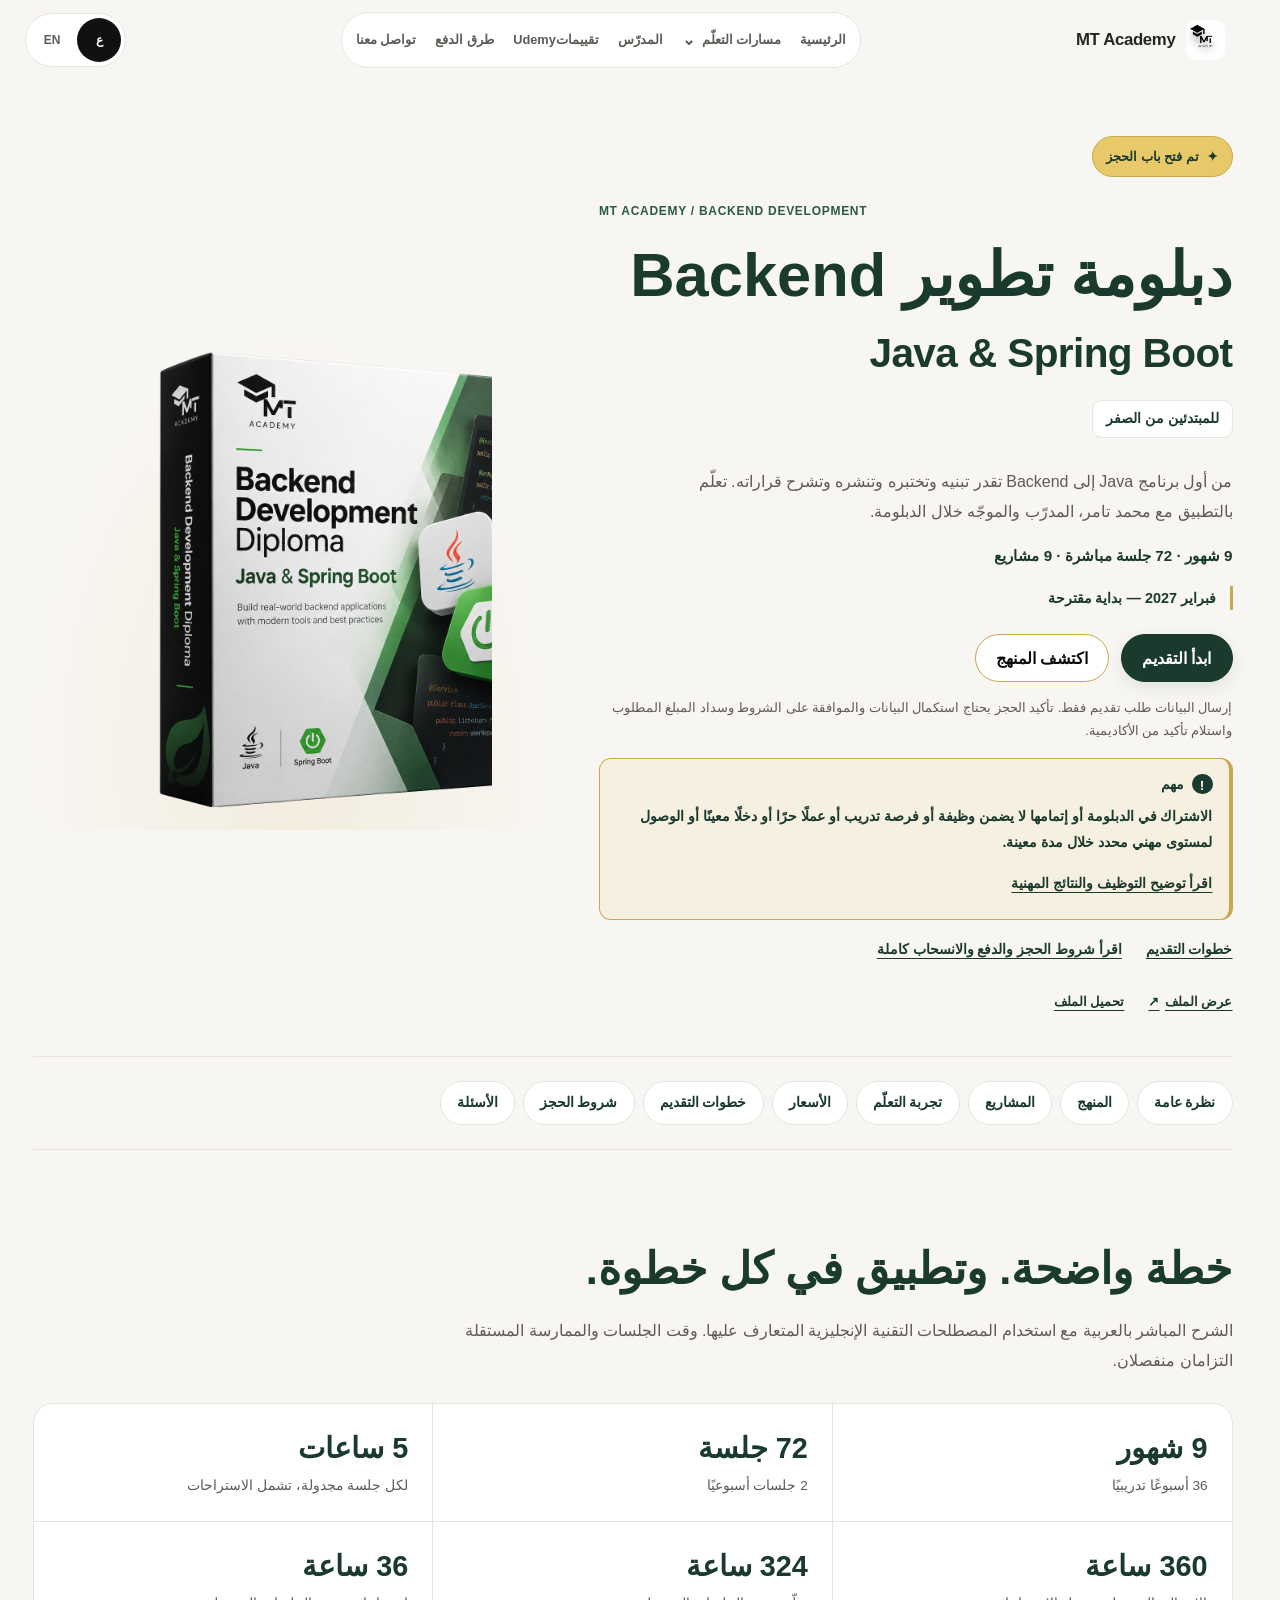
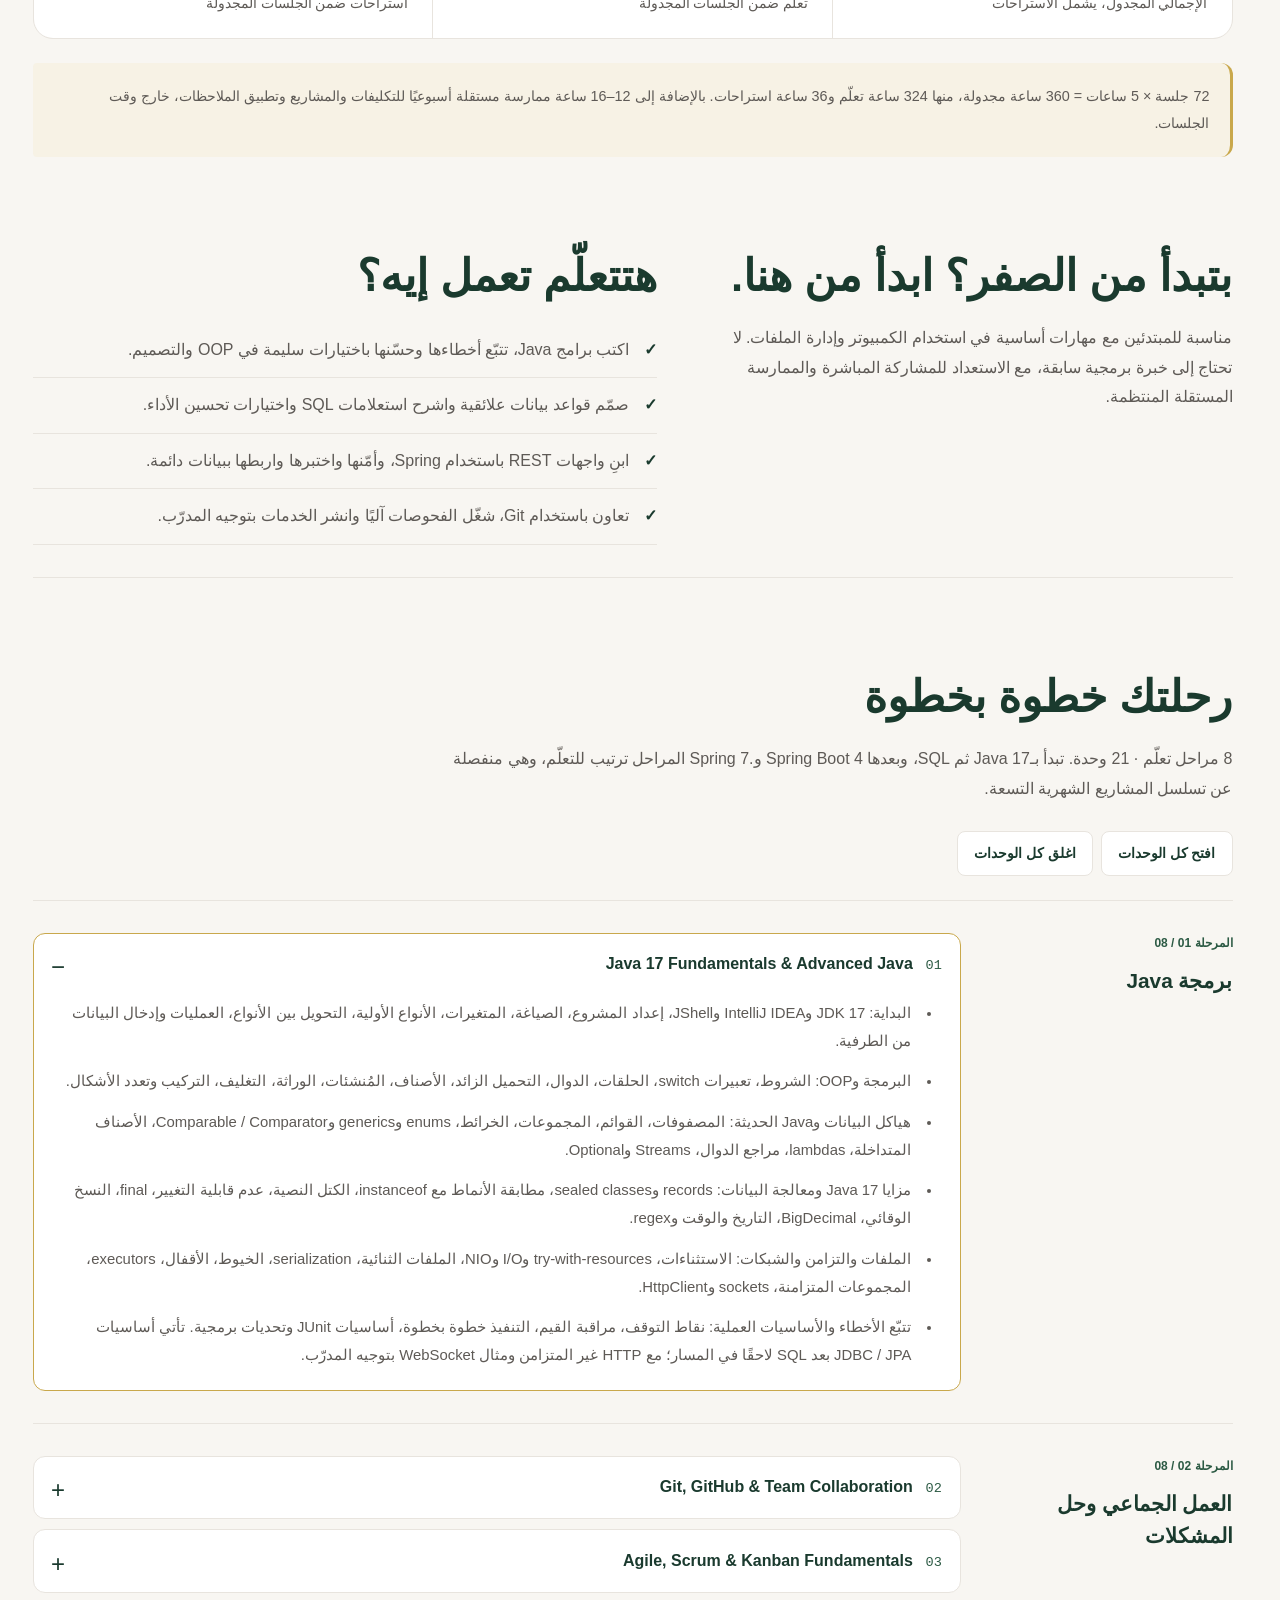
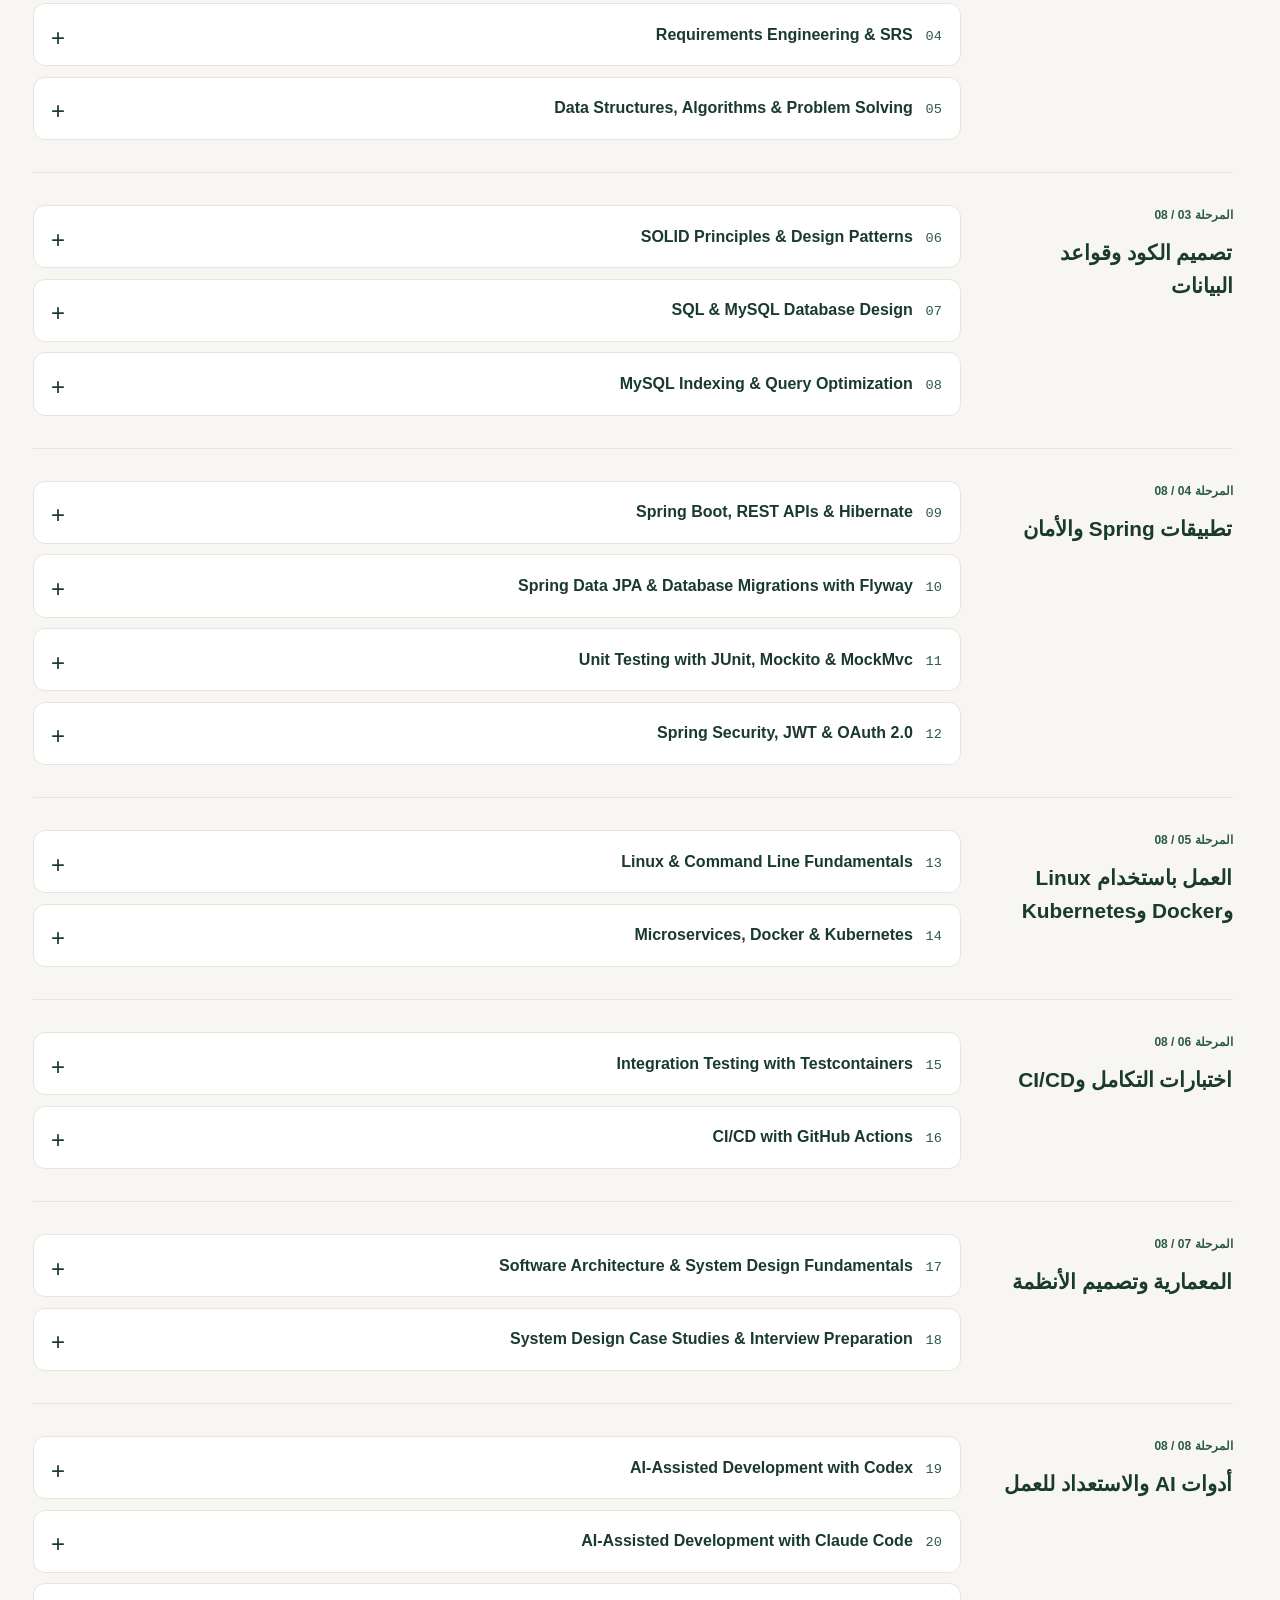
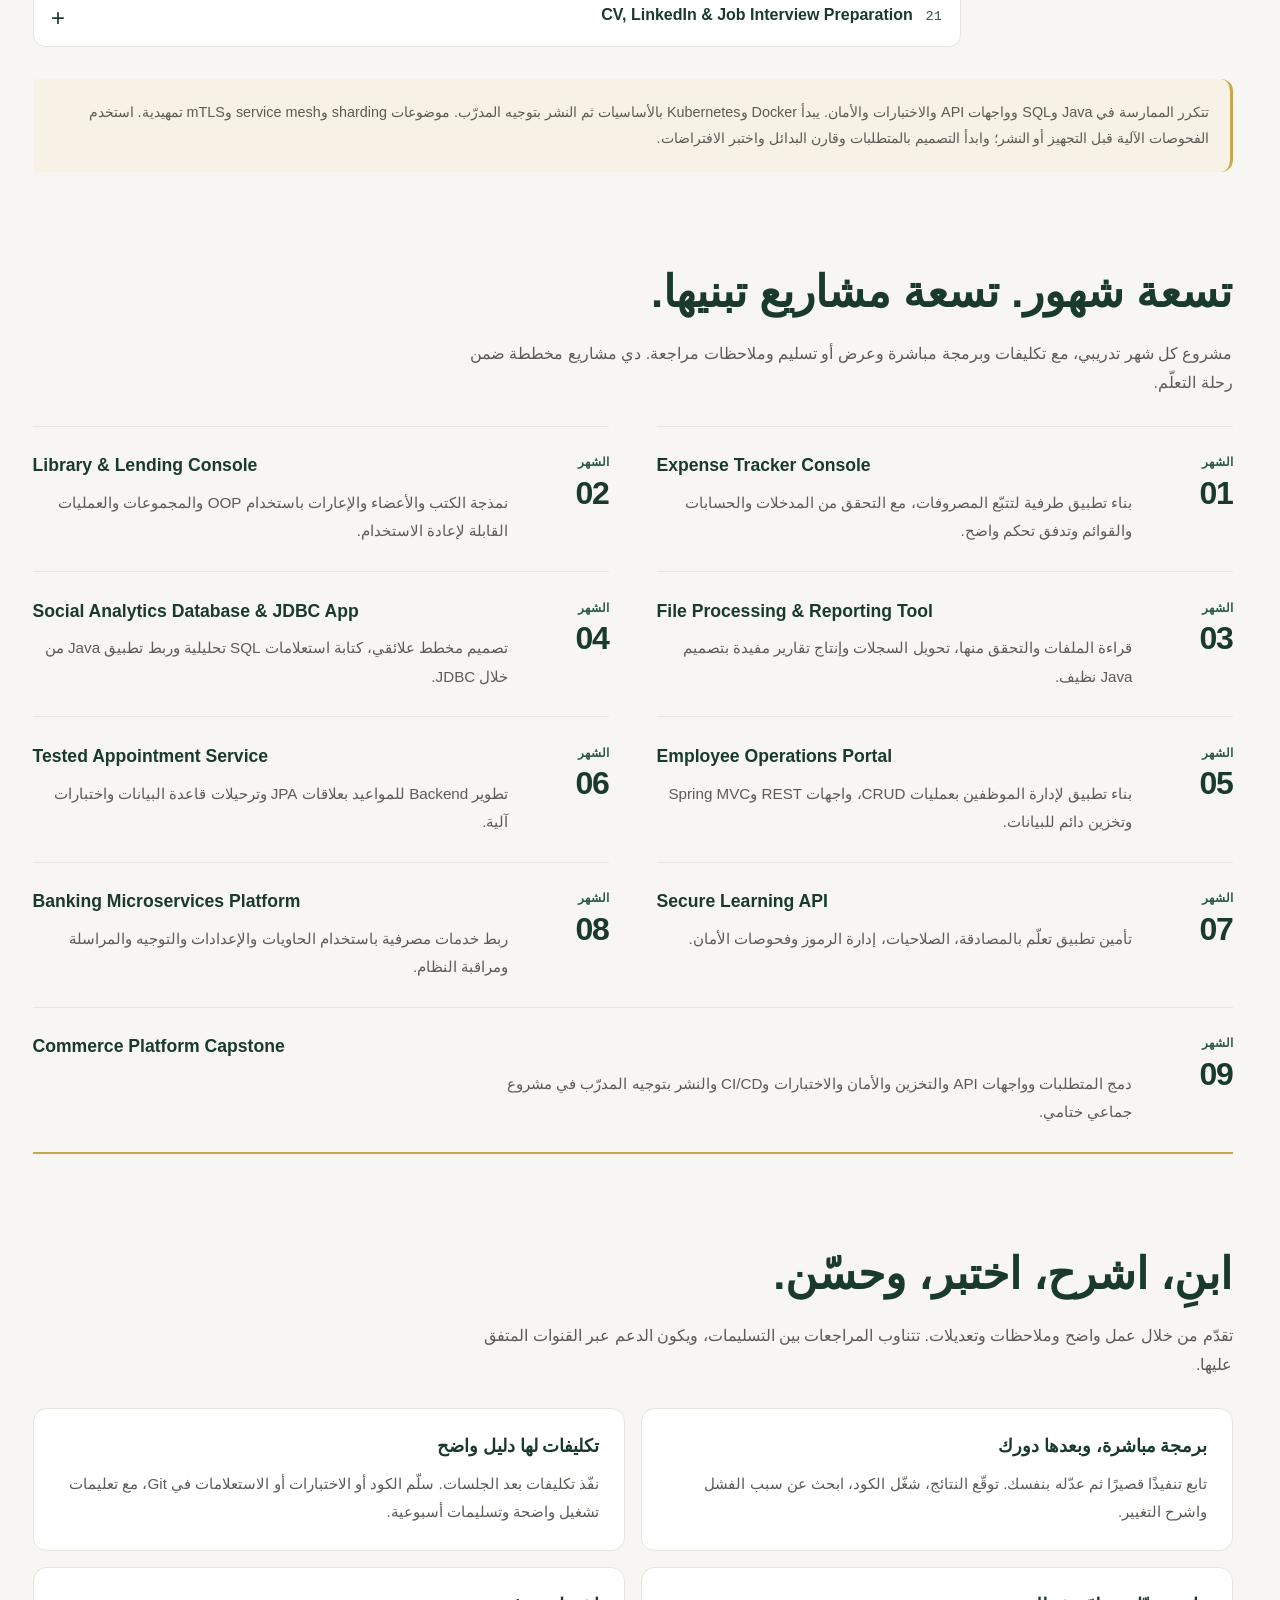
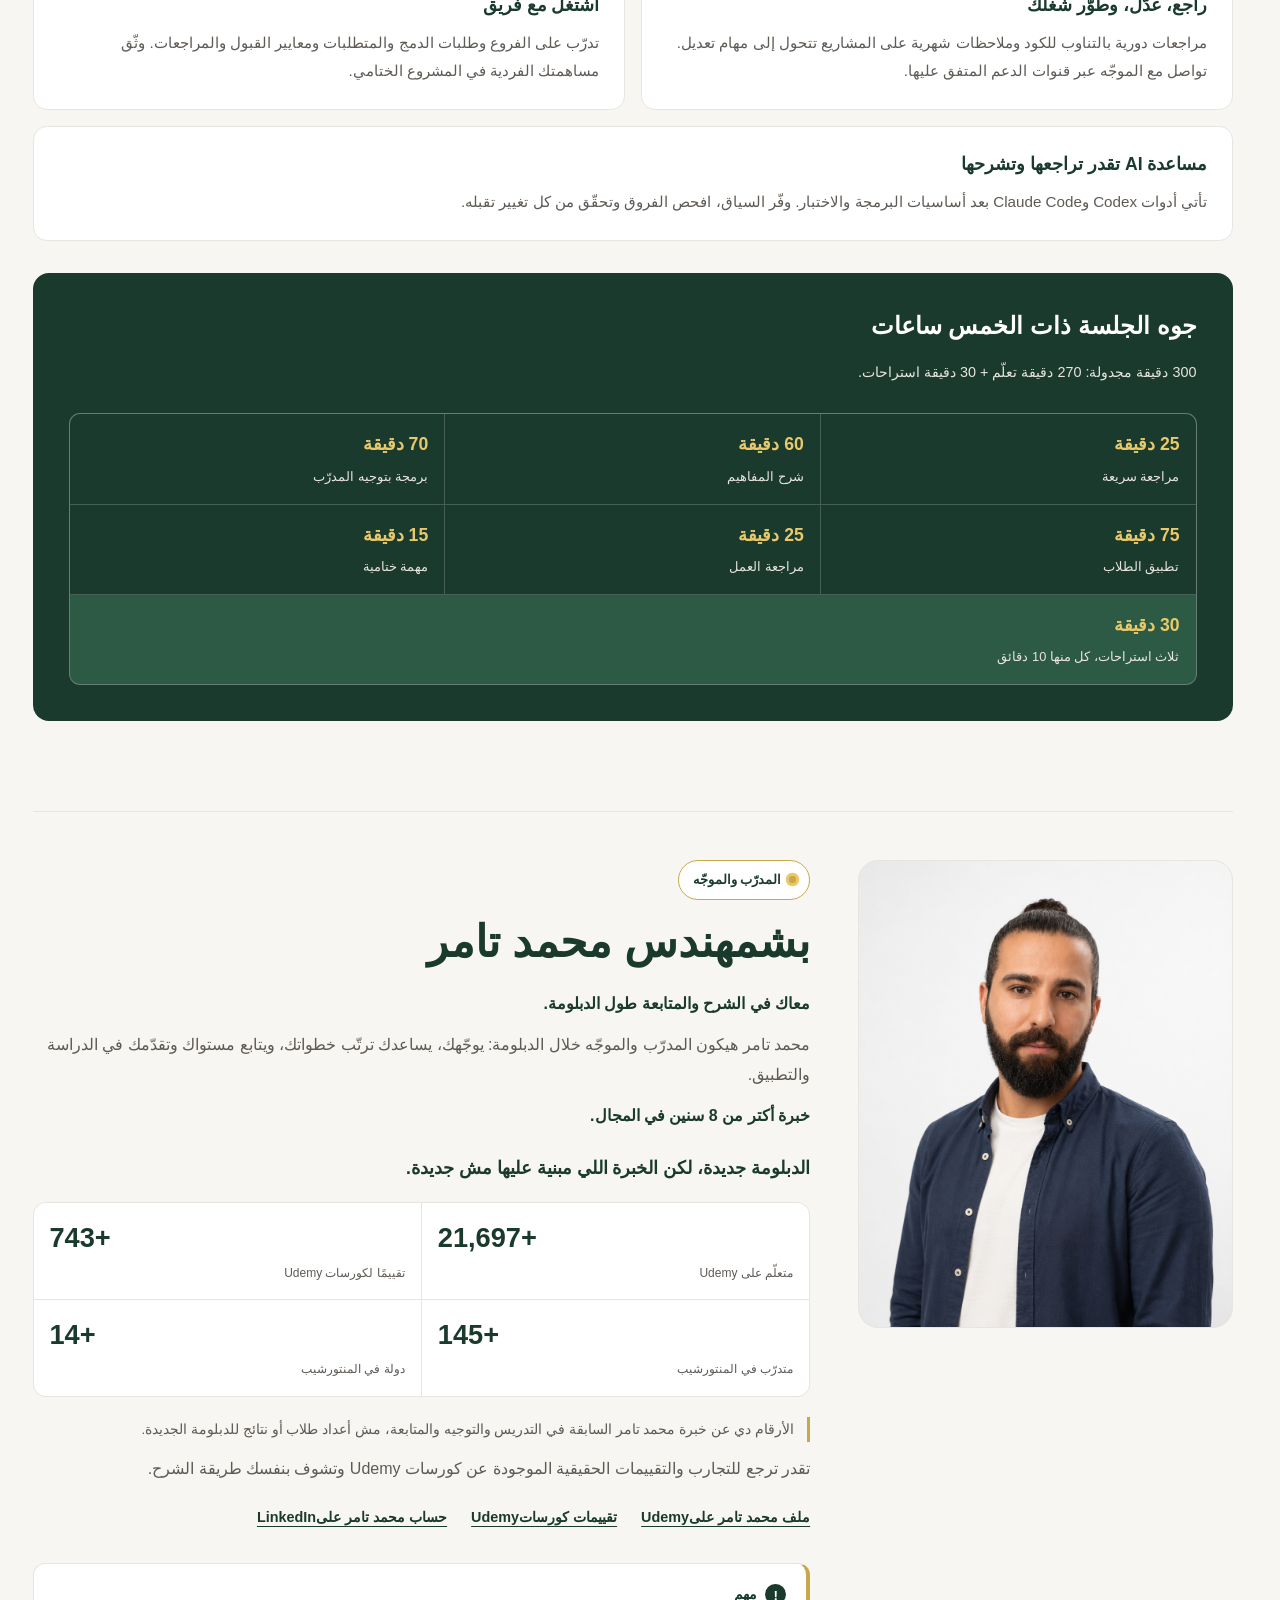
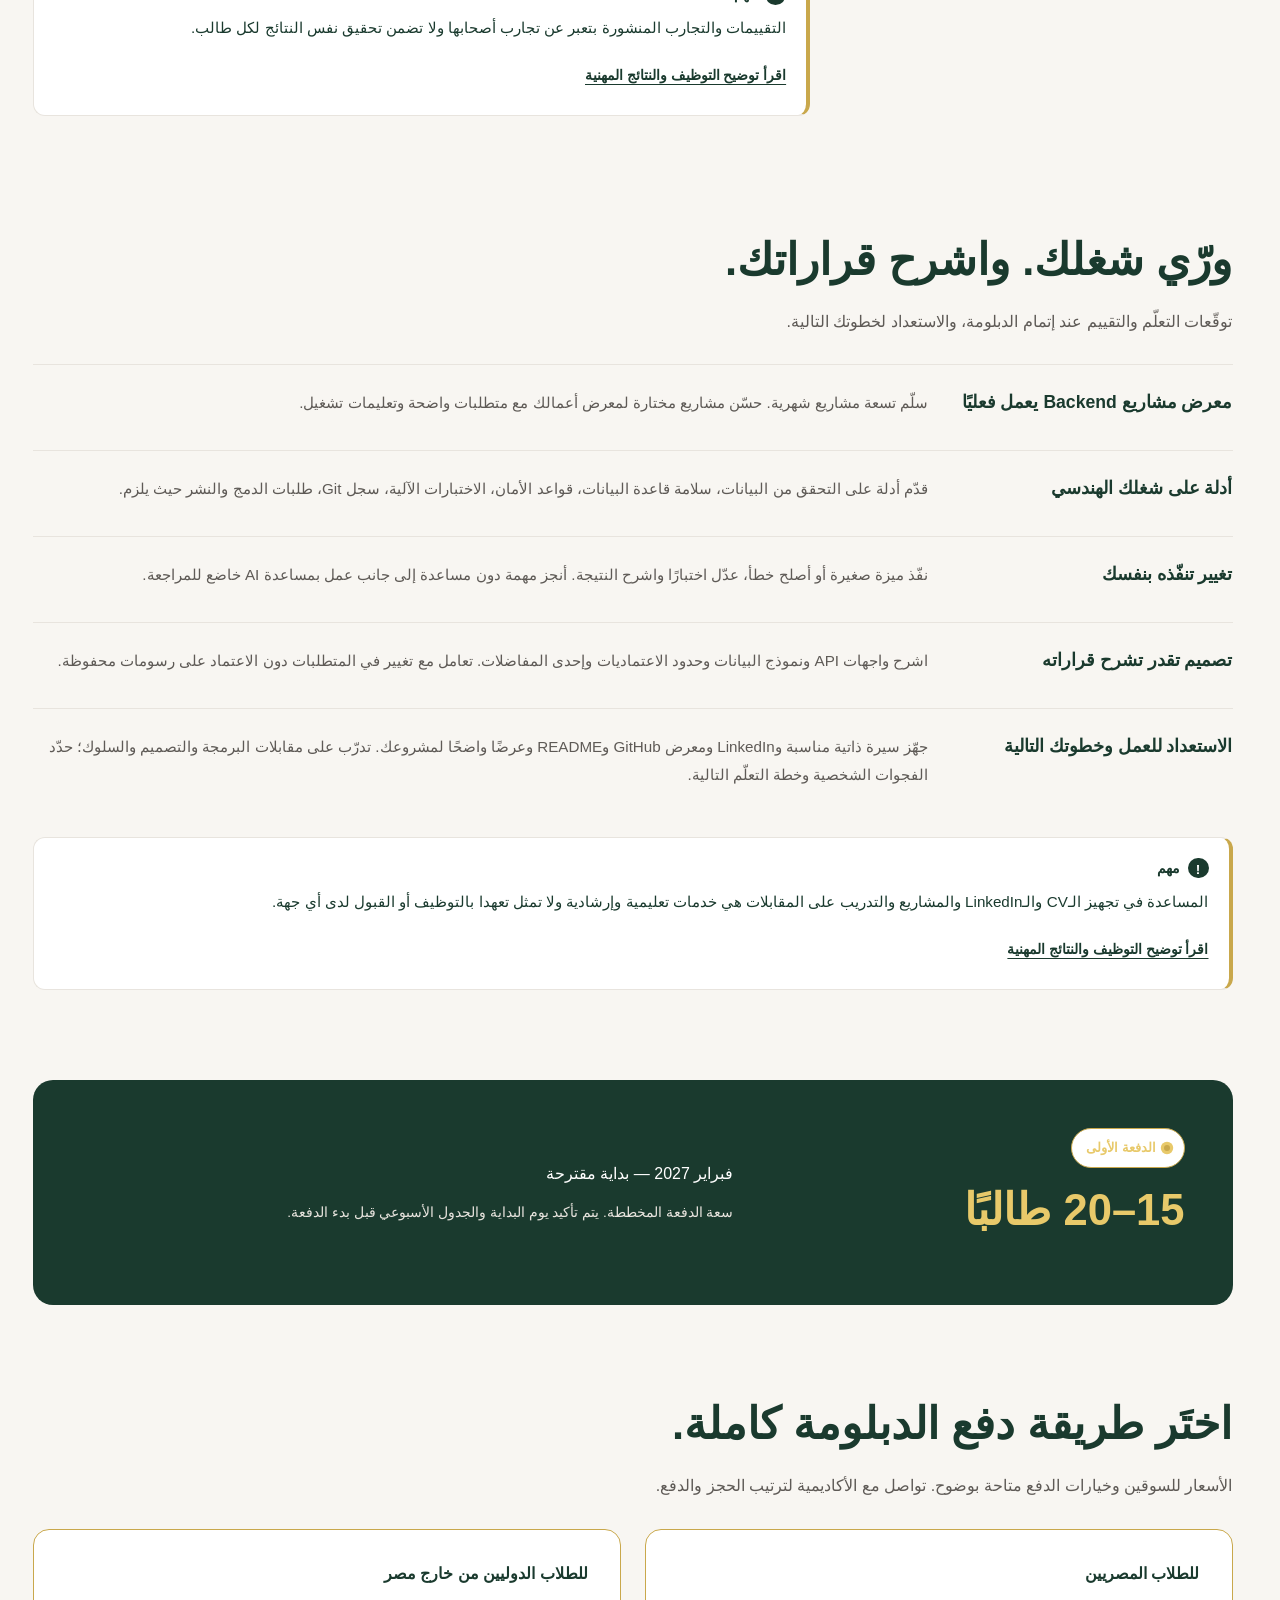
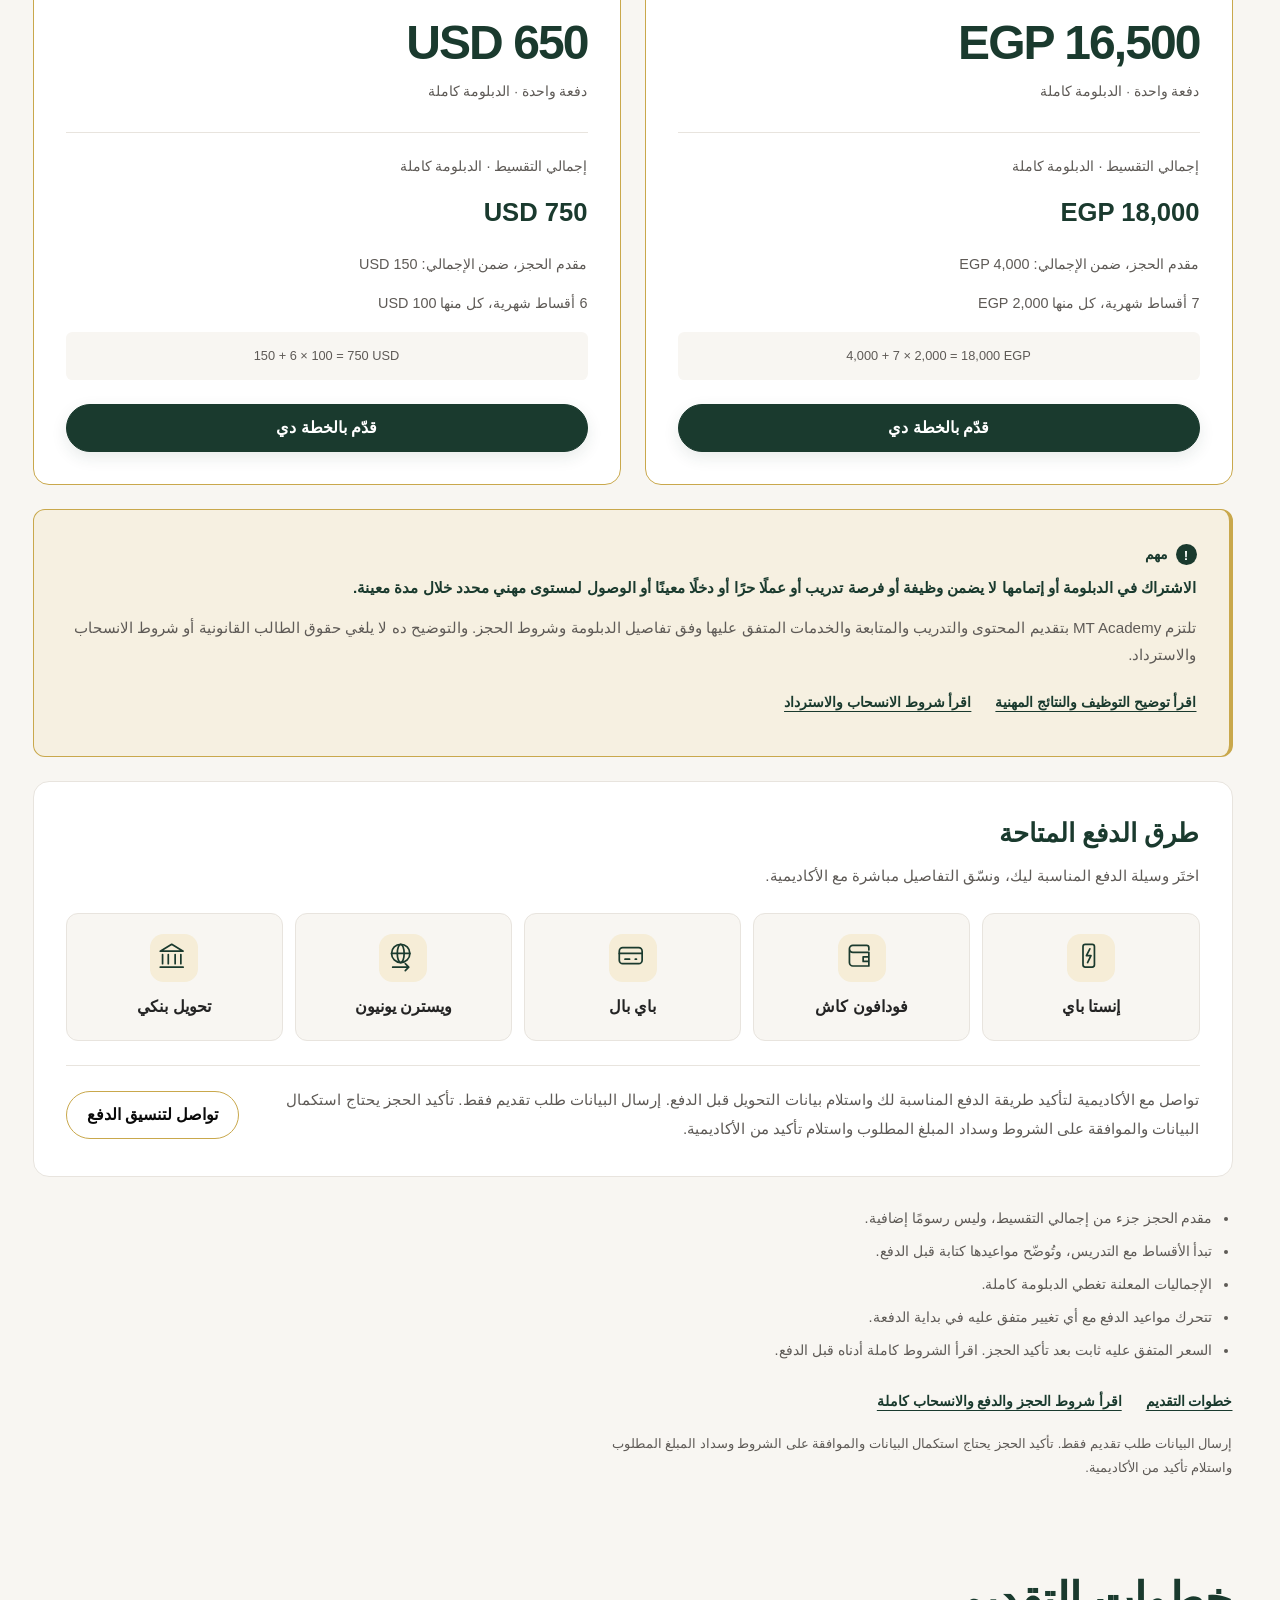
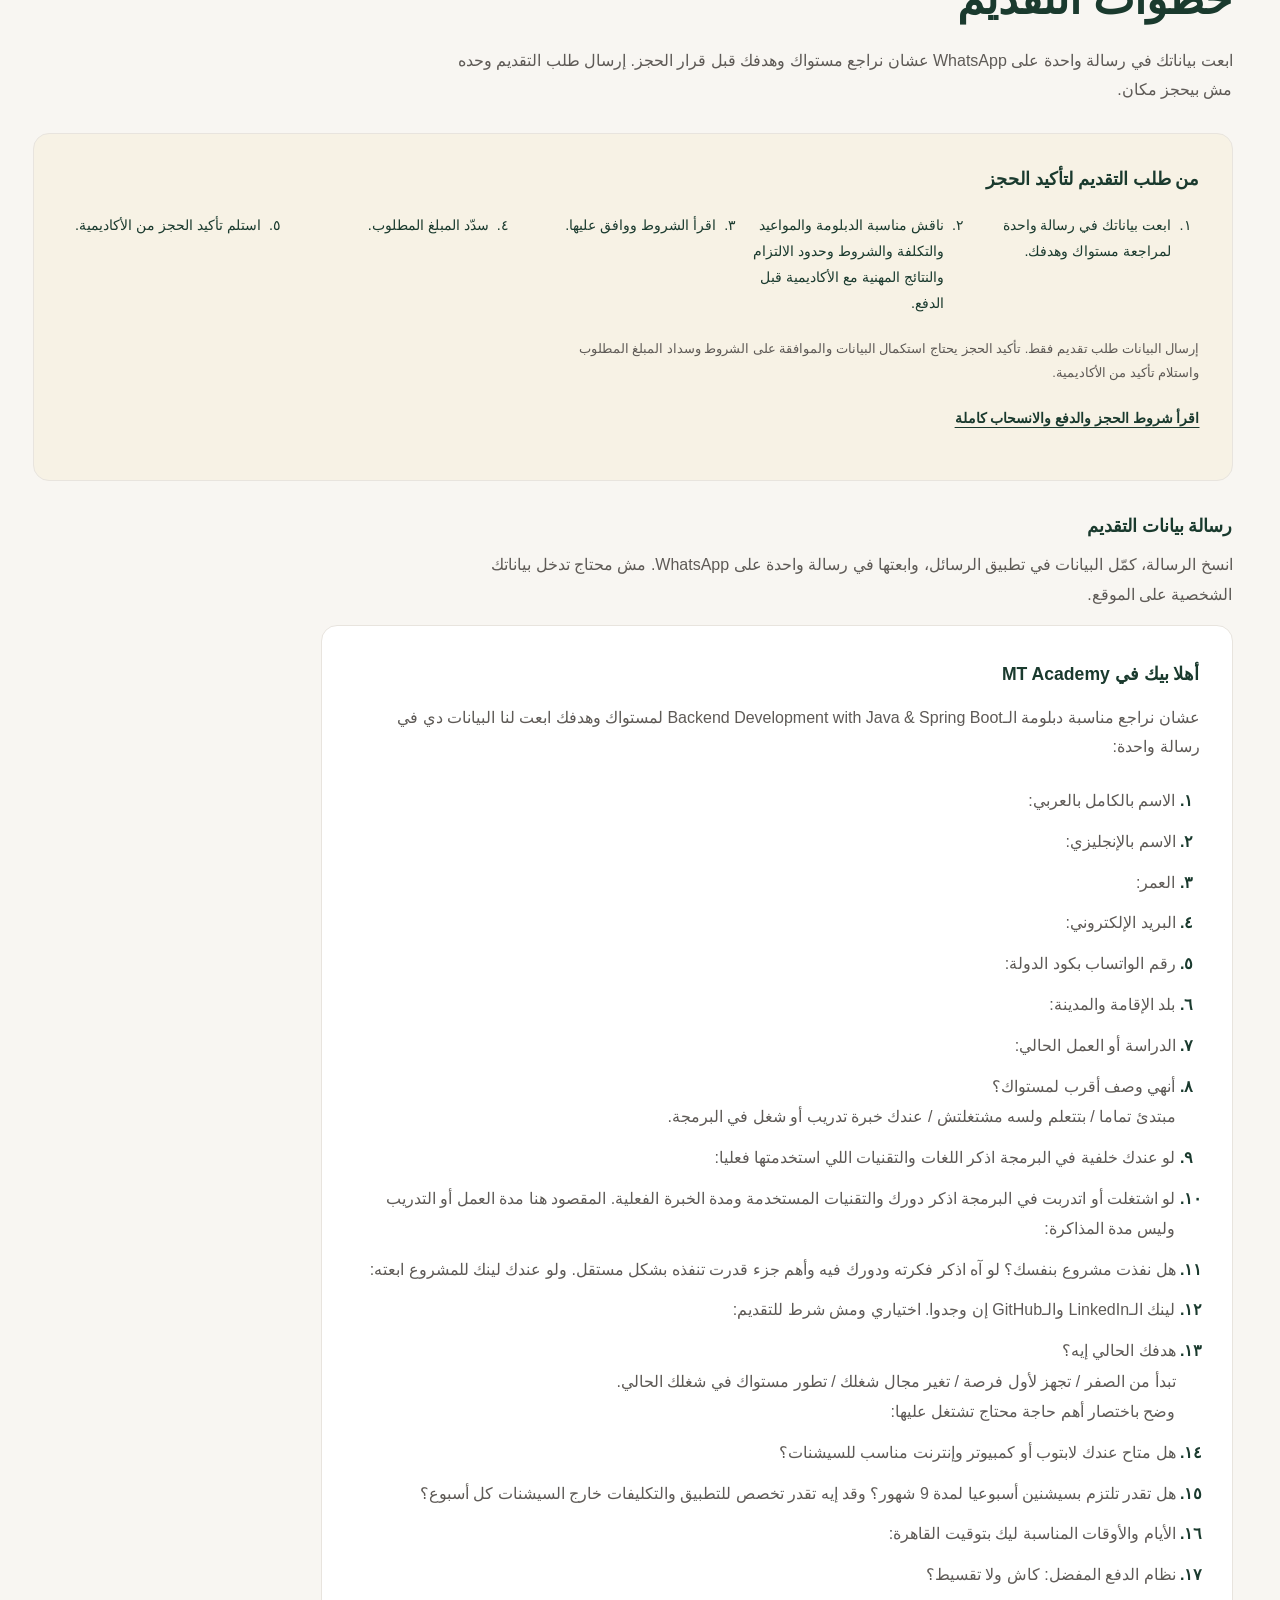
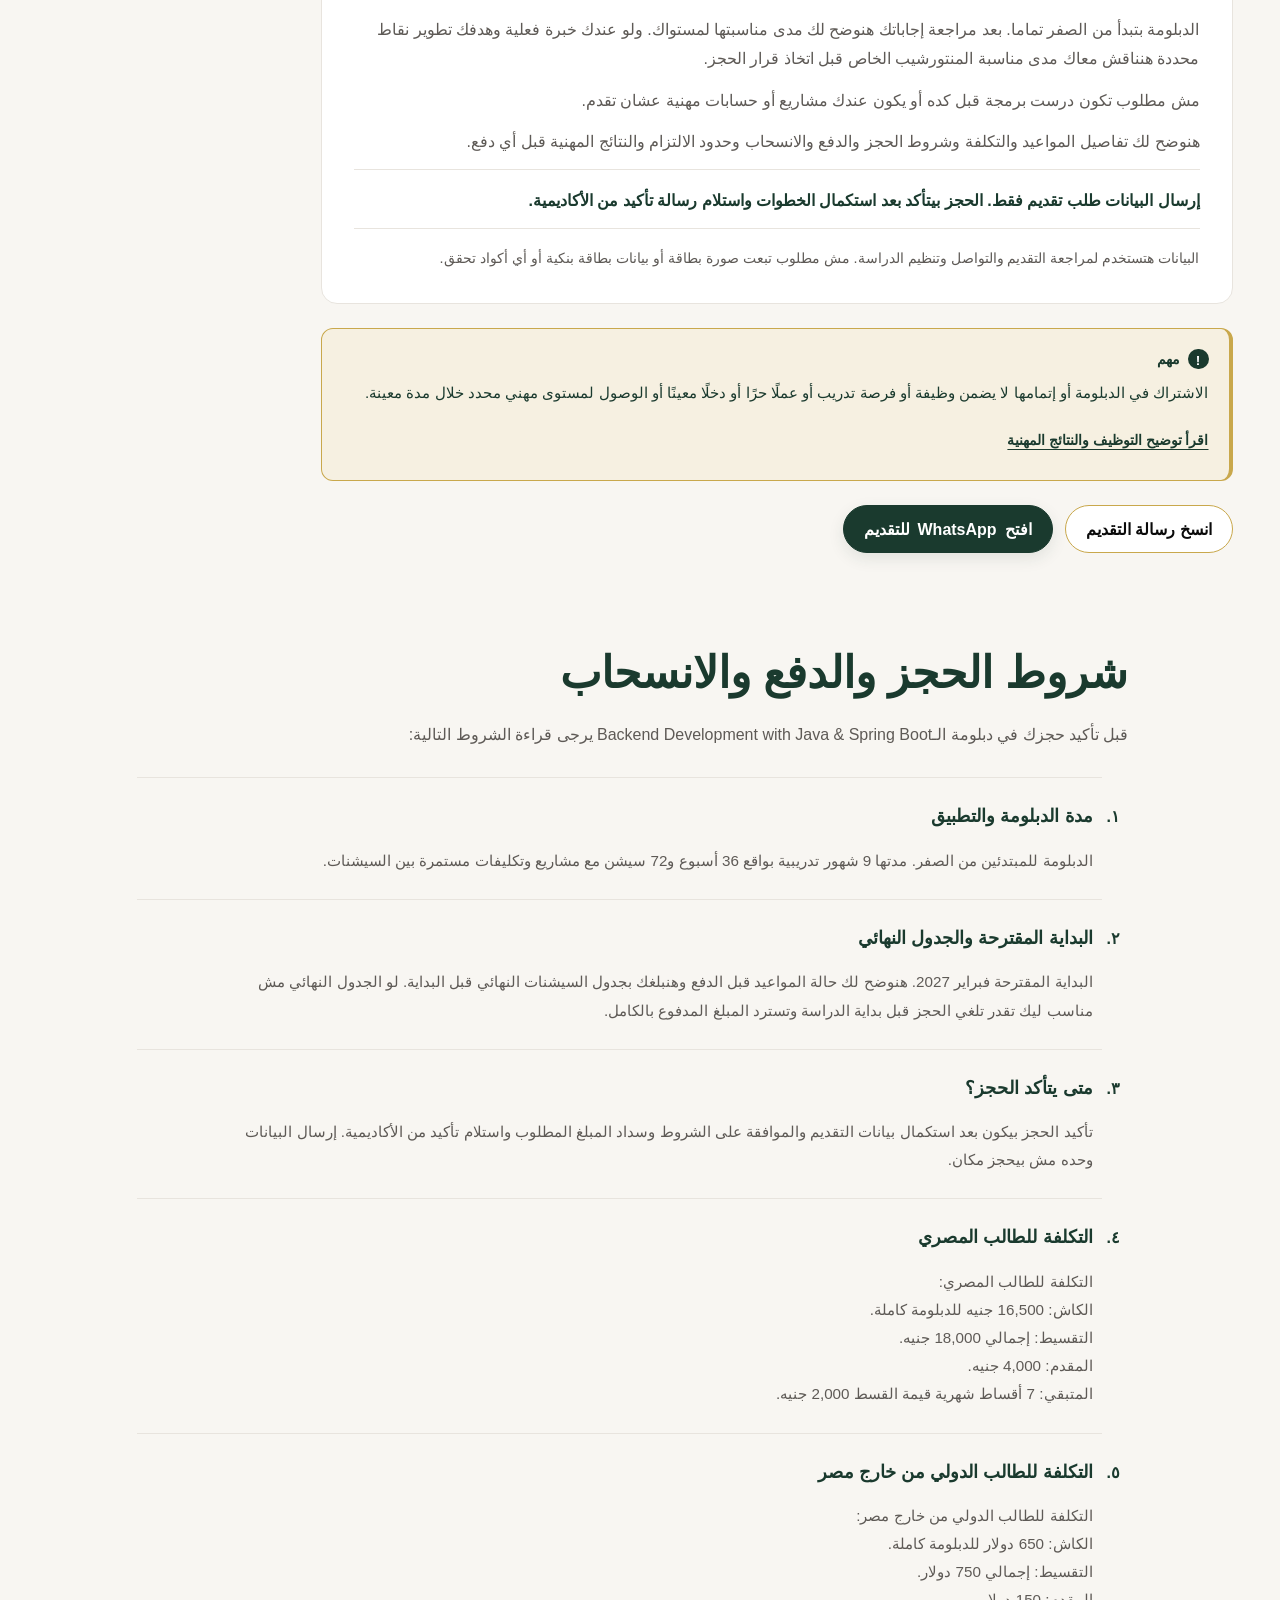
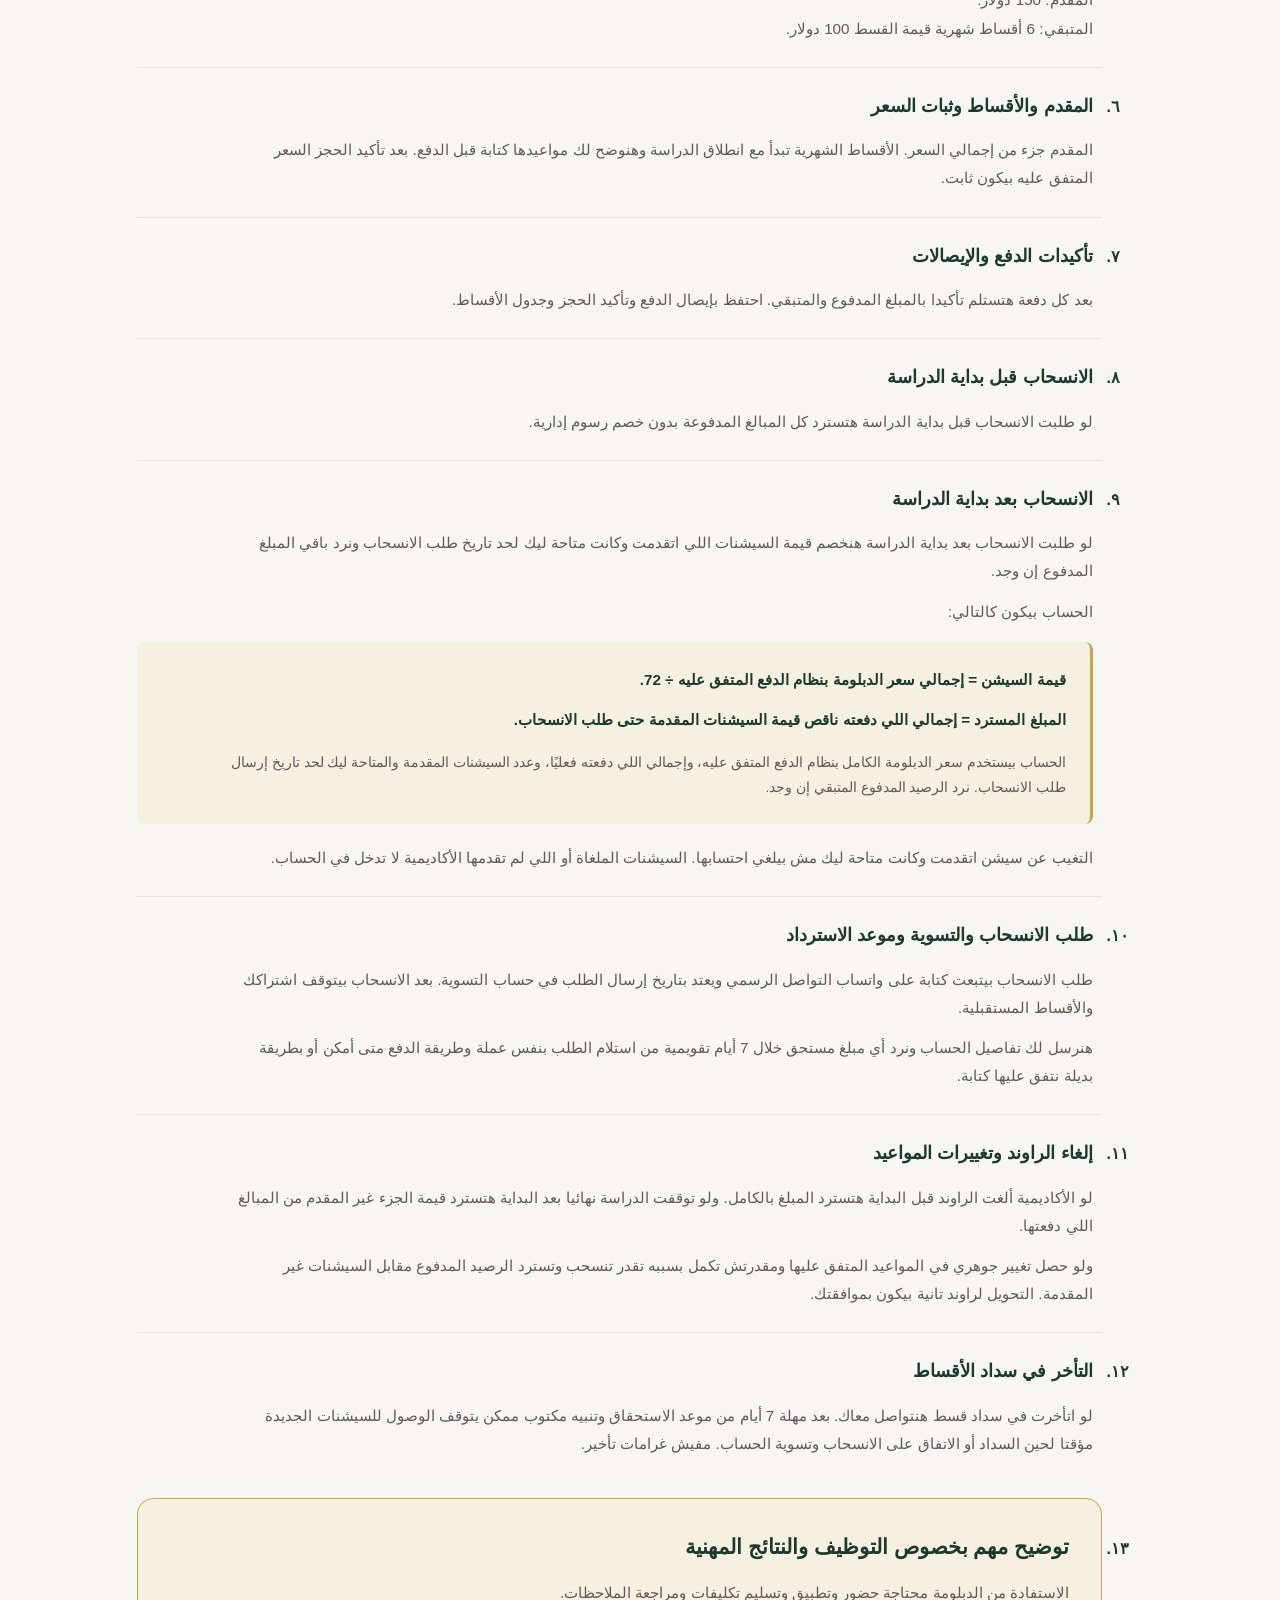
==== commit f0f2137f: "feat(backend): revise application message and suitability review - Expand the bilingual application " ====
--- a/backend-development-diploma/index.html
+++ b/backend-development-diploma/index.html
@@ -169,21 +169,26 @@
       <p class="diploma-registration-note" data-config-text="registrationNote">إرسال البيانات طلب تقديم فقط. تأكيد الحجز يحتاج استكمال البيانات والموافقة على الشروط وسداد المبلغ المطلوب واستلام تأكيد من الأكاديمية.</p>
     </section>
     <section class="diploma-section diploma-application" id="apply" aria-labelledby="application-title">
-      <div class="diploma-section-heading"><h2 id="application-title" data-config-text="application.title">خطوات التقديم</h2><p data-config-text="application.description">جهّز بياناتك، اقرأ الشروط، وبعدها تواصل مع <bdi class="technical-name" dir="ltr" lang="en">MT Academy</bdi> على <bdi class="technical-name" dir="ltr" lang="en">WhatsApp</bdi>. التقديم هو الخطوة الأولى، وإرسال البيانات وحده مش بيحجز مكان.</p></div>
+      <div class="diploma-section-heading"><h2 id="application-title" data-config-text="application.title">خطوات التقديم</h2><p data-config-text="application.description">ابعت بياناتك في رسالة واحدة على <bdi class="technical-name" dir="ltr" lang="en">WhatsApp</bdi> عشان نراجع مستواك وهدفك قبل قرار الحجز. إرسال طلب التقديم وحده مش بيحجز مكان.</p></div>
       <div class="diploma-application-steps">
         <h3 data-config-text="application.stepsTitle">من طلب التقديم لتأكيد الحجز</h3>
-        <ol><li data-config-text="application.steps.0">استكمل بيانات التقديم.</li><li data-config-text="application.steps.1">راجع المواعيد والتكلفة والشروط مع الأكاديمية قبل الدفع.</li><li data-config-text="application.steps.2">اقرأ الشروط ووافق عليها.</li><li data-config-text="application.steps.3">سدّد المبلغ المطلوب.</li><li data-config-text="application.steps.4">استلم تأكيد الحجز من الأكاديمية.</li></ol>
+        <ol><li data-config-text="application.steps.0">ابعت بياناتك في رسالة واحدة لمراجعة مستواك وهدفك.</li><li data-config-text="application.steps.1">ناقش مناسبة الدبلومة والمواعيد والتكلفة والشروط وحدود الالتزام والنتائج المهنية مع الأكاديمية قبل الدفع.</li><li data-config-text="application.steps.2">اقرأ الشروط ووافق عليها.</li><li data-config-text="application.steps.3">سدّد المبلغ المطلوب.</li><li data-config-text="application.steps.4">استلم تأكيد الحجز من الأكاديمية.</li></ol>
         <p class="diploma-registration-note" data-config-text="registrationNote">إرسال البيانات طلب تقديم فقط. تأكيد الحجز يحتاج استكمال البيانات والموافقة على الشروط وسداد المبلغ المطلوب واستلام تأكيد من الأكاديمية.</p>
         <div class="diploma-policy-links"><a href="#booking-terms" data-config-text="application.termsLabel">اقرأ شروط الحجز والدفع والانسحاب كاملة</a></div>
       </div>
       <div class="diploma-message-heading"><h3 id="application-message-title" data-config-text="application.templateTitle">رسالة بيانات التقديم</h3><p data-config-text="application.templateInstructions">انسخ الرسالة، كمّل البيانات في تطبيق الرسائل، وابعتها في رسالة واحدة على <bdi class="technical-name" dir="ltr" lang="en">WhatsApp</bdi>. مش محتاج تدخل بياناتك الشخصية على الموقع.</p></div>
       <div class="diploma-application-message" tabindex="0" role="region" aria-labelledby="application-message-title" data-message-template="application">
         <p class="diploma-message-greeting" data-config-text="application.greeting">أهلا بيك في <bdi class="technical-name" dir="ltr" lang="en">MT Academy</bdi></p>
-        <p data-config-text="application.introduction">للتقديم على دبلومة الـ<bdi class="technical-name" dir="ltr" lang="en">Backend Development with Java &amp; Spring Boot</bdi> ابعت لنا البيانات دي في رسالة واحدة:</p>
-        <ol class="diploma-application-fields"><li data-application-field="arabic-name"><span data-config-text="application.fields.0.prompt">الاسم بالكامل بالعربي:</span></li><li data-application-field="english-name"><span data-config-text="application.fields.1.prompt">الاسم بالإنجليزي:</span></li><li data-application-field="email"><span data-config-text="application.fields.2.prompt">البريد الإلكتروني:</span></li><li data-application-field="whatsapp"><span data-config-text="application.fields.3.prompt">رقم الواتساب بكود الدولة:</span></li><li data-application-field="residence"><span data-config-text="application.fields.4.prompt">بلد الإقامة والمدينة:</span></li><li data-application-field="study-work"><span data-config-text="application.fields.5.prompt">الدراسة أو العمل الحالي:</span></li><li data-application-field="programming-level"><span data-config-text="application.fields.6.prompt">مستواك في البرمجة: مبتدئ تماما ولا عندك خلفية؟ ولو عندك خلفية اذكرها باختصار:</span></li><li data-application-field="goal"><span data-config-text="application.fields.7.prompt">هدفك من الدبلومة:</span></li><li data-application-field="equipment-internet"><span data-config-text="application.fields.8.prompt">هل متاح عندك لابتوب أو كمبيوتر وإنترنت مناسب للسيشنات؟</span></li><li data-application-field="commitment"><span data-config-text="application.fields.9.prompt">هل تقدر تلتزم بسيشنين أسبوعيا وتخصص وقت إضافي للتطبيق والتكليفات؟</span></li><li data-application-field="availability"><span data-config-text="application.fields.10.prompt">الأيام والأوقات المناسبة ليك بتوقيت القاهرة:</span></li><li data-application-field="payment-preference"><span data-config-text="application.fields.11.prompt">نظام الدفع المفضل: كاش ولا تقسيط؟</span></li></ol>
-        <p data-config-text="application.nextSteps">بعد مراجعة البيانات هنأكد معاك مناسبة الدبلومة لمستواك ونوضح لك تفاصيل المواعيد والتكلفة وشروط الحجز والدفع والانسحاب قبل أي دفع.</p>
+        <p data-config-text="application.introduction">عشان نراجع مناسبة دبلومة الـ<bdi class="technical-name" dir="ltr" lang="en">Backend Development with Java &amp; Spring Boot</bdi> لمستواك وهدفك ابعت لنا البيانات دي في رسالة واحدة:</p>
+        <ol class="diploma-application-fields"><li data-application-field="arabic-name"><span data-config-text="application.fields.0.prompt">الاسم بالكامل بالعربي:</span></li><li data-application-field="english-name"><span data-config-text="application.fields.1.prompt">الاسم بالإنجليزي:</span></li><li data-application-field="age"><span data-config-text="application.fields.2.prompt">العمر:</span></li><li data-application-field="email"><span data-config-text="application.fields.3.prompt">البريد الإلكتروني:</span></li><li data-application-field="whatsapp"><span data-config-text="application.fields.4.prompt">رقم الواتساب بكود الدولة:</span></li><li data-application-field="residence"><span data-config-text="application.fields.5.prompt">بلد الإقامة والمدينة:</span></li><li data-application-field="study-work"><span data-config-text="application.fields.6.prompt">الدراسة أو العمل الحالي:</span></li><li data-application-field="programming-level"><span data-config-text="application.fields.7.prompt">أنهي وصف أقرب لمستواك؟
+مبتدئ تماما / بتتعلم ولسه مشتغلتش / عندك خبرة تدريب أو شغل في البرمجة.</span></li><li data-application-field="technologies-used"><span data-config-text="application.fields.8.prompt">لو عندك خلفية في البرمجة اذكر اللغات والتقنيات اللي استخدمتها فعليا:</span></li><li data-application-field="actual-experience"><span data-config-text="application.fields.9.prompt">لو اشتغلت أو اتدربت في البرمجة اذكر دورك والتقنيات المستخدمة ومدة الخبرة الفعلية. المقصود هنا مدة العمل أو التدريب وليس مدة المذاكرة:</span></li><li data-application-field="independent-project"><span data-config-text="application.fields.10.prompt">هل نفذت مشروع بنفسك؟ لو آه اذكر فكرته ودورك فيه وأهم جزء قدرت تنفذه بشكل مستقل. ولو عندك لينك للمشروع ابعته:</span></li><li data-application-field="professional-links"><span data-config-text="application.fields.11.prompt">لينك الـ<bdi class="technical-name" dir="ltr" lang="en">LinkedIn</bdi> والـ<bdi class="technical-name" dir="ltr" lang="en">GitHub</bdi> إن وجدوا. اختياري ومش شرط للتقديم:</span></li><li data-application-field="goal"><span data-config-text="application.fields.12.prompt">هدفك الحالي إيه؟
+تبدأ من الصفر / تجهز لأول فرصة / تغير مجال شغلك / تطور مستواك في شغلك الحالي.
+وضح باختصار أهم حاجة محتاج تشتغل عليها:</span></li><li data-application-field="equipment-internet"><span data-config-text="application.fields.13.prompt">هل متاح عندك لابتوب أو كمبيوتر وإنترنت مناسب للسيشنات؟</span></li><li data-application-field="commitment"><span data-config-text="application.fields.14.prompt">هل تقدر تلتزم بسيشنين أسبوعيا لمدة 9 شهور؟ وقد إيه تقدر تخصص للتطبيق والتكليفات خارج السيشنات كل أسبوع؟</span></li><li data-application-field="availability"><span data-config-text="application.fields.15.prompt">الأيام والأوقات المناسبة ليك بتوقيت القاهرة:</span></li><li data-application-field="payment-preference"><span data-config-text="application.fields.16.prompt">نظام الدفع المفضل: كاش ولا تقسيط؟</span></li></ol>
+        <p data-config-text="application.nextSteps">الدبلومة بتبدأ من الصفر تماما. بعد مراجعة إجاباتك هنوضح لك مدى مناسبتها لمستواك. ولو عندك خبرة فعلية وهدفك تطوير نقاط محددة هنناقش معاك مدى مناسبة المنتورشيب الخاص قبل اتخاذ قرار الحجز.</p>
+        <p data-config-text="application.prerequisitesNote">مش مطلوب تكون درست برمجة قبل كده أو يكون عندك مشاريع أو حسابات مهنية عشان تقدم.</p>
+        <p data-config-text="application.prePaymentNotice">هنوضح لك تفاصيل المواعيد والتكلفة وشروط الحجز والدفع والانسحاب وحدود الالتزام والنتائج المهنية قبل أي دفع.</p>
         <p class="diploma-confirmation-notice" data-config-text="application.confirmationNotice">إرسال البيانات طلب تقديم فقط. الحجز بيتأكد بعد استكمال الخطوات واستلام رسالة تأكيد من الأكاديمية.</p>
-        <p id="application-privacy" class="diploma-privacy-note" data-config-text="application.privacyNotice">البيانات هتستخدم للتقديم والتواصل وتنظيم الدراسة. مش مطلوب تبعت صورة بطاقة أو بيانات بطاقة بنكية أو أي أكواد تحقق.</p>
+        <p id="application-privacy" class="diploma-privacy-note" data-config-text="application.privacyNotice">البيانات هتستخدم لمراجعة التقديم والتواصل وتنظيم الدراسة. مش مطلوب تبعت صورة بطاقة أو بيانات بطاقة بنكية أو أي أكواد تحقق.</p>
       </div>
       <aside class="diploma-career-notice diploma-career-notice--application" data-career-notice="application" aria-labelledby="career-notice-application-label">
     <div class="diploma-career-notice__label"><span class="diploma-career-notice__icon" aria-hidden="true">!</span><strong id="career-notice-application-label" data-config-text="careerOutcomesNotice.importantLabel">مهم</strong></div>
@@ -219,7 +224,7 @@
     </section>
     <section class="diploma-section diploma-faq" id="faq" aria-labelledby="faq-title">
       <div class="diploma-section-heading"><h2 id="faq-title" data-config-text="faq.title">أسئلة قبل ما تحجز</h2></div>
-      <div><section class="diploma-faq-group" aria-labelledby="faq-group-programme"><h3 id="faq-group-programme" data-config-text="faq.groups.0.title">عن الدبلومة</h3><details><summary data-config-text="faq.items.0.question">هل الحجز مفتوح؟</summary><p data-config-text="faq.items.0.answer">أيوه، الحجز مفتوح. تواصل مع الأكاديمية على <bdi class="technical-name" dir="ltr" lang="en">WhatsApp</bdi> لترتيب الحجز والدفع. فتح الرابط لا يُكمل التسجيل.</p></details><details><summary data-config-text="faq.items.1.question">هل الدبلومة مناسبة للمبتدئين من الصفر؟</summary><p data-config-text="faq.items.1.answer">أيوه، يبدأ المسار من أول برنامج <bdi class="technical-name" dir="ltr" lang="en">Java</bdi> ويتدرج إلى بناء تطبيقات <bdi class="technical-name" dir="ltr" lang="en">Backend</bdi>.</p></details><details><summary data-config-text="faq.items.2.question">ما المهارات الأساسية المطلوبة؟</summary><p data-config-text="faq.items.2.answer">مهارات أساسية في استخدام الكمبيوتر وإدارة الملفات، مع الاستعداد للممارسة المنتظمة.</p></details><details><summary data-config-text="faq.items.3.question">ما لغة الشرح؟</summary><p data-config-text="faq.items.3.answer">العربية، مع استخدام المصطلحات التقنية الإنجليزية المتعارف عليها.</p></details><details><summary data-config-text="faq.items.4.question">ما مدة الدبلومة؟</summary><p data-config-text="faq.items.4.answer">9 شهور، موزّعة على 36 أسبوعًا تدريبيًا.</p></details><details><summary data-config-text="faq.items.5.question">كم جلسة في الأسبوع؟</summary><p data-config-text="faq.items.5.answer">جلستان مباشرتان أسبوعيًا؛ 72 جلسة إجمالًا.</p></details><details><summary data-config-text="faq.items.6.question">ماذا تشمل الجلسة ذات الخمس ساعات؟</summary><p data-config-text="faq.items.6.answer">25 دقيقة: مراجعة سريعة؛ 60 دقيقة: شرح المفاهيم؛ 70 دقيقة: برمجة بتوجيه المدرّب؛ 75 دقيقة: تطبيق الطلاب؛ 25 دقيقة: مراجعة العمل؛ 15 دقيقة: مهمة ختامية؛ 30 دقيقة: ثلاث استراحات، كل منها 10 دقائق</p></details><details><summary data-config-text="faq.items.7.question">هل الـ360 ساعة تشمل الاستراحات؟</summary><p data-config-text="faq.items.7.answer">نعم: 324 ساعة تعلّم + 36 ساعة استراحات = 360 ساعة مجدولة.</p></details><details><summary data-config-text="faq.items.8.question">كم ساعة ممارسة مستقلة متوقعة؟</summary><p data-config-text="faq.items.8.answer">12–16 ساعة أسبوعيًا، بالإضافة إلى الجلسات المجدولة، للتكليفات والمشاريع والتعديلات.</p></details><details><summary data-config-text="faq.items.9.question">ما التقنيات التي سأدرسها؟</summary><p data-config-text="faq.items.9.answer"><bdi class="technical-name" dir="ltr" lang="en">Java 17</bdi> و<bdi class="technical-name" dir="ltr" lang="en">Git</bdi> و<bdi class="technical-name" dir="ltr" lang="en">SQL / MySQL</bdi>، ثم <bdi class="technical-name" dir="ltr" lang="en">Spring Boot 4</bdi> و<bdi class="technical-name" dir="ltr" lang="en">Spring 7</bdi> وواجهات <bdi class="technical-name" dir="ltr" lang="en">API</bdi> والاختبارات والأمان و<bdi class="technical-name" dir="ltr" lang="en">Linux</bdi> والحاويات و<bdi class="technical-name" dir="ltr" lang="en">CI/CD</bdi> وتصميم الأنظمة وأدوات <bdi class="technical-name" dir="ltr" lang="en">AI</bdi> مع المراجعة. كل الوحدات الـ21 موضحة في المنهج.</p></details><details><summary data-config-text="faq.items.10.question">ما المشاريع التي سأبنيها؟</summary><p data-config-text="faq.items.10.answer">9 مشاريع شهرية، من <bdi class="technical-name" dir="ltr" lang="en">Expense Tracker Console</bdi> إلى مشروع <bdi class="technical-name" dir="ltr" lang="en">Commerce Platform Capstone</bdi> الجماعي. قسم المشاريع يوضح كل شهر بالترتيب.</p></details><details><summary data-config-text="faq.items.11.question">كيف تعمل المتابعة ومراجعة الكود؟</summary><p data-config-text="faq.items.11.answer">محمد تامر هو المدرّب والموجّه. تدعم التقدّم تسليمات أسبوعية ومراجعات كود بالتناوب وملاحظات شهرية على المشاريع، عبر قنوات الدعم المتفق عليها.</p></details><details><summary data-config-text="faq.items.12.question">متى تُستخدم أدوات <bdi class="technical-name" dir="ltr" lang="en">AI</bdi>؟</summary><p data-config-text="faq.items.12.answer">بعد أساسيات البرمجة والاختبار. يُراجع العمل بمساعدة <bdi class="technical-name" dir="ltr" lang="en">Codex</bdi> و<bdi class="technical-name" dir="ltr" lang="en">Claude Code</bdi> عبر الفروق والفحوصات. يشمل التقييم مهمة دون مساعدة أيضًا.</p></details><details><summary data-config-text="faq.items.13.question">متى البداية المقترحة؟</summary><p data-config-text="faq.items.13.answer">فبراير 2027 — بداية مقترحة.</p></details><details><summary data-config-text="faq.items.14.question">متى يتم تأكيد الجدول؟</summary><p data-config-text="faq.items.14.answer">يتم تأكيد يوم البداية والجدول الأسبوعي قبل بدء الدفعة.</p></details><details><summary data-config-text="faq.items.15.question">ما العدد المخطط للدفعة الأولى؟</summary><p data-config-text="faq.items.15.answer">15–20 طالبًا. هذه سعة الدفعة المخططة.</p></details><details><summary data-config-text="faq.items.42.question">أقدر أشارك المواد أو أسجل السيشنات؟</summary><p data-config-text="faq.items.42.answer">المواد للاستخدام الشخصي. مشاركتها أو بيعها أو نشرها أو تسجيل الطالب للسيشنات يحتاج إذن. احترم خصوصية المدرب وباقي الطلاب.</p><a class="diploma-faq-reference" href="#terms-materials" data-config-href="faq.items.42.href" data-config-text="faq.items.42.linkLabel">اقرأ القسم كاملًا</a></details></section><section class="diploma-faq-group" aria-labelledby="faq-group-career"><h3 id="faq-group-career" data-config-text="faq.groups.1.title">التوظيف والنتائج المهنية</h3><details><summary data-config-text="faq.items.46.question">هل الاشتراك في الدبلومة أو إتمامها يضمن وظيفة؟</summary><p data-config-text="faq.items.46.answer">الاشتراك في الدبلومة أو إتمامها لا يضمن وظيفة أو فرصة تدريب أو عملًا حرًا أو دخلًا معينًا أو الوصول لمستوى مهني محدد خلال مدة معينة.</p><a class="diploma-faq-reference" href="#career-outcomes-notice" data-config-href="faq.items.46.href" data-config-text="faq.items.46.linkLabel">اقرأ توضيح التوظيف والنتائج المهنية</a></details><details><summary data-config-text="faq.items.47.question">هل فيه ضمان فرصة تدريب أو عمل حر؟</summary><p data-config-text="faq.items.47.answer">لأ. الاشتراك في الدبلومة أو إتمامها لا يضمن فرصة تدريب أو عملًا حرًا.</p><a class="diploma-faq-reference" href="#career-outcomes-notice" data-config-href="faq.items.47.href" data-config-text="faq.items.47.linkLabel">اقرأ توضيح التوظيف والنتائج المهنية</a></details><details><summary data-config-text="faq.items.48.question">هل فيه ضمان لتحقيق دخل معين؟</summary><p data-config-text="faq.items.48.answer">لأ. الاشتراك في الدبلومة أو إتمامها لا يضمن تحقيق دخل معين.</p><a class="diploma-faq-reference" href="#career-outcomes-notice" data-config-href="faq.items.48.href" data-config-text="faq.items.48.linkLabel">اقرأ توضيح التوظيف والنتائج المهنية</a></details><details><summary data-config-text="faq.items.49.question">هل فيه ضمان للوصول لمستوى مهني محدد خلال مدة معينة؟</summary><p data-config-text="faq.items.49.answer">لأ. الاشتراك في الدبلومة أو إتمامها لا يضمن الوصول لمستوى مهني محدد خلال مدة معينة.</p><a class="diploma-faq-reference" href="#career-outcomes-notice" data-config-href="faq.items.49.href" data-config-text="faq.items.49.linkLabel">اقرأ توضيح التوظيف والنتائج المهنية</a></details><details><summary data-config-text="faq.items.50.question">ليه النتائج بتختلف من طالب للتاني؟</summary><p data-config-text="faq.items.50.answer">النتائج بتختلف من طالب للتاني حسب مستواه والتزامه بالحضور والتطبيق وتسليم التكليفات والاستفادة من الملاحظات وممارسته المستمرة ومتطلبات سوق العمل وجهات التوظيف.</p><a class="diploma-faq-reference" href="#career-outcomes-notice" data-config-href="faq.items.50.href" data-config-text="faq.items.50.linkLabel">اقرأ توضيح التوظيف والنتائج المهنية</a></details><details><summary data-config-text="faq.items.51.question">هل المساعدة في <bdi class="technical-name" dir="ltr" lang="en">CV</bdi> و<bdi class="technical-name" dir="ltr" lang="en">LinkedIn</bdi> والمقابلات تعهّد بالتوظيف؟</summary><p data-config-text="faq.items.51.answer">المساعدة في تجهيز الـ<bdi class="technical-name" dir="ltr" lang="en">CV</bdi> والـ<bdi class="technical-name" dir="ltr" lang="en">LinkedIn</bdi> والمشاريع والتدريب على المقابلات هي خدمات تعليمية وإرشادية ولا تمثل تعهدا بالتوظيف أو القبول لدى أي جهة.</p><a class="diploma-faq-reference" href="#career-outcomes-notice" data-config-href="faq.items.51.href" data-config-text="faq.items.51.linkLabel">اقرأ توضيح التوظيف والنتائج المهنية</a></details><details><summary data-config-text="faq.items.52.question">هل التقييمات والتجارب المنشورة تضمن لي نفس النتائج؟</summary><p data-config-text="faq.items.52.answer">التقييمات والتجارب المنشورة بتعبر عن تجارب أصحابها ولا تضمن تحقيق نفس النتائج لكل طالب.</p><a class="diploma-faq-reference" href="#career-outcomes-notice" data-config-href="faq.items.52.href" data-config-text="faq.items.52.linkLabel">اقرأ توضيح التوظيف والنتائج المهنية</a></details><details><summary data-config-text="faq.items.53.question"><bdi class="technical-name" dir="ltr" lang="en">MT Academy</bdi> ملتزمة بتقديم إيه؟</summary><p data-config-text="faq.items.53.answer">تلتزم <bdi class="technical-name" dir="ltr" lang="en">MT Academy</bdi> بتقديم المحتوى والتدريب والمتابعة والخدمات المتفق عليها وفق تفاصيل الدبلومة وشروط الحجز. والتوضيح ده لا يلغي حقوق الطالب القانونية أو شروط الانسحاب والاسترداد.</p><a class="diploma-faq-reference" href="#career-outcomes-notice" data-config-href="faq.items.53.href" data-config-text="faq.items.53.linkLabel">اقرأ توضيح التوظيف والنتائج المهنية</a></details><details><summary data-config-text="faq.items.54.question">هل التوضيح ده بيأثر على حقوقي القانونية أو الانسحاب والاسترداد؟</summary><p data-config-text="faq.items.54.answer">تلتزم <bdi class="technical-name" dir="ltr" lang="en">MT Academy</bdi> بتقديم المحتوى والتدريب والمتابعة والخدمات المتفق عليها وفق تفاصيل الدبلومة وشروط الحجز. والتوضيح ده لا يلغي حقوق الطالب القانونية أو شروط الانسحاب والاسترداد.</p><a class="diploma-faq-reference" href="#career-outcomes-notice" data-config-href="faq.items.54.href" data-config-text="faq.items.54.linkLabel">اقرأ توضيح التوظيف والنتائج المهنية</a><a class="diploma-faq-reference" href="#terms-withdrawal-before-start" data-config-href="faq.items.54.secondaryHref" data-config-text="faq.items.54.secondaryLinkLabel">اقرأ شروط الانسحاب والاسترداد</a></details></section><section class="diploma-faq-group" aria-labelledby="faq-group-application"><h3 id="faq-group-application" data-config-text="faq.groups.2.title">التقديم وتأكيد الحجز</h3><details><summary data-config-text="faq.items.19.question">كيف أرتّب الحجز والدفع؟</summary><p data-config-text="faq.items.19.answer">اقرأ خطوات التقديم والشروط المنشورة، وبعدها ابعت بياناتك على <bdi class="technical-name" dir="ltr" lang="en">WhatsApp</bdi>. الحجز يحتاج استكمال البيانات والموافقة على الشروط وسداد المبلغ المطلوب وتأكيد الأكاديمية.</p><a class="diploma-faq-reference" href="#apply" data-config-href="faq.items.19.href" data-config-text="faq.items.19.linkLabel">اقرأ القسم كاملًا</a></details><details><summary data-config-text="faq.items.20.question">كيف أعرض أو أحمّل خريطة الدبلومة؟</summary><p data-config-text="faq.items.20.answer">استخدم عرض الملف لفتح المستند الأصلي ذي الـ15 صفحة في تبويب جديد، أو تحميل الملف لحفظه باستخدام المتصفح.</p></details><details><summary data-config-text="faq.items.21.question">كيف أحصل على شروط الحجز والانسحاب؟</summary><p data-config-text="faq.items.21.answer">شروط الحجز والدفع والانسحاب الـ15 منشورة كاملة في قسم شروط الحجز على الصفحة. اقرأها قبل الدفع.</p><a class="diploma-faq-reference" href="#booking-terms" data-config-href="faq.items.21.href" data-config-text="faq.items.21.linkLabel">اقرأ القسم كاملًا</a></details><details><summary data-config-text="faq.items.22.question">ما البيانات اللي أبعتها؟</summary><p data-config-text="faq.items.22.answer">ابعت الحقول الـ12 في رسالة واحدة: الاسم بالعربي والإنجليزي، الإيميل، <bdi class="technical-name" dir="ltr" lang="en">WhatsApp</bdi> بكود الدولة، الإقامة، الدراسة أو العمل، خلفيتك البرمجية، هدفك، الجهاز والإنترنت، الالتزام بالوقت، المواعيد بتوقيت القاهرة ونظام الدفع المفضل.</p><a class="diploma-faq-reference" href="#apply" data-config-href="faq.items.22.href" data-config-text="faq.items.22.linkLabel">اقرأ القسم كاملًا</a></details><details><summary data-config-text="faq.items.23.question">هل إرسال بياناتي بيحجز مكان؟</summary><p data-config-text="faq.items.23.answer">لأ. إرسال البيانات طلب تقديم فقط، ومش بيحجز مكان لوحده.</p><a class="diploma-faq-reference" href="#terms-confirmation" data-config-href="faq.items.23.href" data-config-text="faq.items.23.linkLabel">اقرأ القسم كاملًا</a></details><details><summary data-config-text="faq.items.24.question">إمتى الحجز بيتأكد؟</summary><p data-config-text="faq.items.24.answer">بعد استكمال بيانات التقديم والموافقة على الشروط وسداد المبلغ المطلوب واستلام تأكيد من الأكاديمية.</p><a class="diploma-faq-reference" href="#terms-confirmation" data-config-href="faq.items.24.href" data-config-text="faq.items.24.linkLabel">اقرأ القسم كاملًا</a></details><details><summary data-config-text="faq.items.25.question">لو الجدول النهائي مش مناسب ليا؟</summary><p data-config-text="faq.items.25.answer">هنوضح حالة المواعيد قبل الدفع والجدول النهائي قبل البداية. لو الجدول مش مناسب ليك، تقدر تلغي قبل بداية الدراسة وتسترد المبلغ المدفوع بالكامل.</p><a class="diploma-faq-reference" href="#terms-schedule" data-config-href="faq.items.25.href" data-config-text="faq.items.25.linkLabel">اقرأ القسم كاملًا</a></details><details><summary data-config-text="faq.items.43.question">بيانات التقديم بتُستخدم في إيه؟</summary><p data-config-text="faq.items.43.answer">للتقديم والتواصل وتنظيم الدراسة.</p><a class="diploma-faq-reference" href="#application-privacy" data-config-href="faq.items.43.href" data-config-text="faq.items.43.linkLabel">اقرأ القسم كاملًا</a></details><details><summary data-config-text="faq.items.44.question">أبعت صورة بطاقة أو بيانات بطاقة بنكية أو أكواد تحقق؟</summary><p data-config-text="faq.items.44.answer">لأ. البيانات دي مش مطلوبة. ابعت بيانات التقديم الموضحة في الصفحة فقط.</p><a class="diploma-faq-reference" href="#application-privacy" data-config-href="faq.items.44.href" data-config-text="faq.items.44.linkLabel">اقرأ القسم كاملًا</a></details><details><summary data-config-text="faq.items.45.question">أبعت رسالة الموافقة إزاي؟</summary><p data-config-text="faq.items.45.answer">اقرأ الشروط كاملة واستكمل بيانات التقديم، واملأ نظام الدفع المختار في رسالة الموافقة المنفصلة، وبعدها ابعتها للأكاديمية قبل الدفع. النسخ لا يرسل موافقة ولا يؤكد حجزًا.</p><a class="diploma-faq-reference" href="#acceptance-message" data-config-href="faq.items.45.href" data-config-text="faq.items.45.linkLabel">اقرأ القسم كاملًا</a></details></section><section class="diploma-faq-group" aria-labelledby="faq-group-payments"><h3 id="faq-group-payments" data-config-text="faq.groups.3.title">الدفع والأقساط</h3><details><summary data-config-text="faq.items.16.question">ما أسعار مصر والدولي؟</summary><p data-config-text="faq.items.16.answer">مصر: 16,500 <bdi class="technical-name" dir="ltr" lang="en">EGP</bdi> دفعة واحدة، أو 18,000 <bdi class="technical-name" dir="ltr" lang="en">EGP</bdi> بالتقسيط. دوليًا: 650 <bdi class="technical-name" dir="ltr" lang="en">USD</bdi> دفعة واحدة، أو 750 <bdi class="technical-name" dir="ltr" lang="en">USD</bdi> بالتقسيط.</p></details><details><summary data-config-text="faq.items.17.question">هل مقدم الحجز ضمن إجمالي التقسيط؟</summary><p data-config-text="faq.items.17.answer">نعم. <bdi class="technical-name" dir="ltr" lang="en">EGP 4</bdi>,000 + 7 × <bdi class="technical-name" dir="ltr" lang="en">EGP 2</bdi>,000 = <bdi class="technical-name" dir="ltr" lang="en">EGP 18</bdi>,000; <bdi class="technical-name" dir="ltr" lang="en">USD 150</bdi> + 6 × <bdi class="technical-name" dir="ltr" lang="en">USD 100</bdi> = <bdi class="technical-name" dir="ltr" lang="en">USD 750.</bdi> المقدم ليس رسومًا إضافية.</p></details><details><summary data-config-text="faq.items.18.question">متى تبدأ الأقساط؟</summary><p data-config-text="faq.items.18.answer">عند بدء التدريس. تتحرك مواعيد الدفع مع أي تغيير متفق عليه في بداية الدفعة.</p></details><details><summary data-config-text="faq.items.38.question">لو اتأخرت في سداد قسط؟</summary><p data-config-text="faq.items.38.answer">الأكاديمية هتتواصل معاك. بعد مهلة 7 أيام من موعد الاستحقاق وتنبيه مكتوب، ممكن يتوقف الوصول للسيشنات الجديدة مؤقتًا لحين السداد أو الاتفاق على الانسحاب وتسوية الحساب.</p><a class="diploma-faq-reference" href="#terms-late-payment" data-config-href="faq.items.38.href" data-config-text="faq.items.38.linkLabel">اقرأ القسم كاملًا</a></details><details><summary data-config-text="faq.items.39.question">هل فيه غرامات تأخير؟</summary><p data-config-text="faq.items.39.answer">لأ. مفيش غرامات تأخير.</p><a class="diploma-faq-reference" href="#terms-late-payment" data-config-href="faq.items.39.href" data-config-text="faq.items.39.linkLabel">اقرأ القسم كاملًا</a></details><details><summary data-config-text="faq.items.40.question">هل السعر المتفق عليه ثابت؟</summary><p data-config-text="faq.items.40.answer">أيوه، بعد تأكيد الحجز. مواعيد الأقساط بتتوضح كتابة قبل الدفع، والأقساط الشهرية تبدأ مع الدراسة.</p><a class="diploma-faq-reference" href="#terms-installments" data-config-href="faq.items.40.href" data-config-text="faq.items.40.linkLabel">اقرأ القسم كاملًا</a></details><details><summary data-config-text="faq.items.41.question">هستلم إيه بعد كل دفعة؟</summary><p data-config-text="faq.items.41.answer">تأكيد بالمبلغ المدفوع والمتبقي. احتفظ بالإيصالات وتأكيد الحجز وجدول الأقساط.</p><a class="diploma-faq-reference" href="#terms-payment-records" data-config-href="faq.items.41.href" data-config-text="faq.items.41.linkLabel">اقرأ القسم كاملًا</a></details><details><summary data-config-text="faq.items.55.question">إيه طرق الدفع المتاحة؟</summary><p data-config-text="faq.items.55.answer">إنستا باي، فودافون كاش، باي بال، ويسترن يونيون أو تحويل بنكي. تواصل مع الأكاديمية لتأكيد طريقة الدفع المناسبة لك واستلام بيانات التحويل قبل الدفع.</p><a class="diploma-faq-reference" href="#diploma-payment-methods" data-config-href="faq.items.55.href" data-config-text="faq.items.55.linkLabel">شوف طرق الدفع المتاحة</a></details></section><section class="diploma-faq-group" aria-labelledby="faq-group-withdrawals"><h3 id="faq-group-withdrawals" data-config-text="faq.groups.4.title">الانسحاب والاسترداد والتغييرات</h3><details><summary data-config-text="faq.items.26.question">أقدر أنسحب قبل بداية الدراسة؟</summary><p data-config-text="faq.items.26.answer">أيوه. هتسترد كل المبالغ المدفوعة بدون خصم رسوم إدارية.</p><a class="diploma-faq-reference" href="#terms-withdrawal-before-start" data-config-href="faq.items.26.href" data-config-text="faq.items.26.linkLabel">اقرأ القسم كاملًا</a></details><details><summary data-config-text="faq.items.27.question">إزاي بيتحسب الاسترداد بعد بداية الدراسة؟</summary><p data-config-text="faq.items.27.answer">قيمة السيشن هي سعر الدبلومة الكامل بنظام الدفع المتفق عليه ÷ 72. بنخصم قيمة السيشنات المقدمة والمتاحة حتى تاريخ الطلب من اللي دفعته فعليًا، ونرد باقي الرصيد المدفوع إن وجد.</p><a class="diploma-faq-reference" href="#terms-withdrawal-after-start" data-config-href="faq.items.27.href" data-config-text="faq.items.27.linkLabel">اقرأ القسم كاملًا</a></details><details><summary data-config-text="faq.items.28.question">هل السيشنات اللي غبت عنها بتتحسب؟</summary><p data-config-text="faq.items.28.answer">أيوه، لو السيشن اتقدمت وكانت متاحة ليك. الغياب مش بيلغي احتسابها.</p><a class="diploma-faq-reference" href="#terms-withdrawal-after-start" data-config-href="faq.items.28.href" data-config-text="faq.items.28.linkLabel">اقرأ القسم كاملًا</a></details><details><summary data-config-text="faq.items.29.question">هل السيشنات الملغاة أو اللي متقدمتش بتتحسب؟</summary><p data-config-text="faq.items.29.answer">لأ. السيشنات الملغاة أو اللي الأكاديمية لم تقدمها لا تدخل في الحساب.</p><a class="diploma-faq-reference" href="#terms-withdrawal-after-start" data-config-href="faq.items.29.href" data-config-text="faq.items.29.linkLabel">اقرأ القسم كاملًا</a></details><details><summary data-config-text="faq.items.30.question">أبعت طلب الانسحاب إزاي؟</summary><p data-config-text="faq.items.30.answer">ابعت الطلب كتابة على واتساب التواصل الرسمي المرتبط بالصفحة.</p><a class="diploma-faq-reference" href="#terms-withdrawal-request" data-config-href="faq.items.30.href" data-config-text="faq.items.30.linkLabel">اقرأ القسم كاملًا</a></details><details><summary data-config-text="faq.items.31.question">أي تاريخ بيُستخدم في حساب التسوية؟</summary><p data-config-text="faq.items.31.answer">تاريخ إرسال طلب الانسحاب المكتوب هو الحد المستخدم في الحساب. مهلة رد المبلغ تبدأ من استلام الأكاديمية للطلب.</p><a class="diploma-faq-reference" href="#terms-withdrawal-request" data-config-href="faq.items.31.href" data-config-text="faq.items.31.linkLabel">اقرأ القسم كاملًا</a></details><details><summary data-config-text="faq.items.32.question">إمتى وإزاي بيتم رد المبلغ؟</summary><p data-config-text="faq.items.32.answer">هنرسل تفاصيل التسوية ونرد أي مبلغ مستحق خلال 7 أيام تقويمية من استلام الطلب، بنفس العملة وطريقة الدفع متى أمكن، أو بطريقة بديلة نتفق عليها كتابة.</p><a class="diploma-faq-reference" href="#terms-withdrawal-request" data-config-href="faq.items.32.href" data-config-text="faq.items.32.linkLabel">اقرأ القسم كاملًا</a></details><details><summary data-config-text="faq.items.33.question">إيه اللي بيحصل للأقساط المستقبلية بعد الانسحاب؟</summary><p data-config-text="faq.items.33.answer">بعد الانسحاب بيتوقف اشتراكك والأقساط المستقبلية.</p><a class="diploma-faq-reference" href="#terms-withdrawal-request" data-config-href="faq.items.33.href" data-config-text="faq.items.33.linkLabel">اقرأ القسم كاملًا</a></details><details><summary data-config-text="faq.items.34.question">لو الأكاديمية ألغت الراوند قبل البداية؟</summary><p data-config-text="faq.items.34.answer">هتسترد المبلغ المدفوع بالكامل.</p><a class="diploma-faq-reference" href="#terms-academy-changes" data-config-href="faq.items.34.href" data-config-text="faq.items.34.linkLabel">اقرأ القسم كاملًا</a></details><details><summary data-config-text="faq.items.35.question">لو الدراسة توقفت نهائيًا بعد البداية؟</summary><p data-config-text="faq.items.35.answer">هتسترد قيمة الجزء غير المقدم من المبالغ اللي دفعتها.</p><a class="diploma-faq-reference" href="#terms-academy-changes" data-config-href="faq.items.35.href" data-config-text="faq.items.35.linkLabel">اقرأ القسم كاملًا</a></details><details><summary data-config-text="faq.items.36.question">لو تغيير جوهري في المواعيد منعني من الاستمرار؟</summary><p data-config-text="faq.items.36.answer">تقدر تنسحب وتسترد الرصيد المدفوع مقابل السيشنات غير المقدمة.</p><a class="diploma-faq-reference" href="#terms-academy-changes" data-config-href="faq.items.36.href" data-config-text="faq.items.36.linkLabel">اقرأ القسم كاملًا</a></details><details><summary data-config-text="faq.items.37.question">ينفع أتحول لراوند تانية من غير موافقتي؟</summary><p data-config-text="faq.items.37.answer">لأ. التحويل لراوند تانية بيكون بموافقتك.</p><a class="diploma-faq-reference" href="#terms-academy-changes" data-config-href="faq.items.37.href" data-config-text="faq.items.37.linkLabel">اقرأ القسم كاملًا</a></details></section></div>
+      <div><section class="diploma-faq-group" aria-labelledby="faq-group-programme"><h3 id="faq-group-programme" data-config-text="faq.groups.0.title">عن الدبلومة</h3><details><summary data-config-text="faq.items.0.question">هل الحجز مفتوح؟</summary><p data-config-text="faq.items.0.answer">أيوه، الحجز مفتوح. تواصل مع الأكاديمية على <bdi class="technical-name" dir="ltr" lang="en">WhatsApp</bdi> لترتيب الحجز والدفع. فتح الرابط لا يُكمل التسجيل.</p></details><details><summary data-config-text="faq.items.1.question">هل الدبلومة مناسبة للمبتدئين من الصفر؟</summary><p data-config-text="faq.items.1.answer">أيوه، يبدأ المسار من أول برنامج <bdi class="technical-name" dir="ltr" lang="en">Java</bdi> ويتدرج إلى بناء تطبيقات <bdi class="technical-name" dir="ltr" lang="en">Backend</bdi>. مش مطلوب تكون درست برمجة قبل كده أو يكون عندك مشاريع أو حسابات مهنية عشان تقدم.</p></details><details><summary data-config-text="faq.items.2.question">ما المهارات الأساسية المطلوبة؟</summary><p data-config-text="faq.items.2.answer">مهارات أساسية في استخدام الكمبيوتر وإدارة الملفات، مع الاستعداد للممارسة المنتظمة.</p></details><details><summary data-config-text="faq.items.3.question">ما لغة الشرح؟</summary><p data-config-text="faq.items.3.answer">العربية، مع استخدام المصطلحات التقنية الإنجليزية المتعارف عليها.</p></details><details><summary data-config-text="faq.items.4.question">ما مدة الدبلومة؟</summary><p data-config-text="faq.items.4.answer">9 شهور، موزّعة على 36 أسبوعًا تدريبيًا.</p></details><details><summary data-config-text="faq.items.5.question">كم جلسة في الأسبوع؟</summary><p data-config-text="faq.items.5.answer">جلستان مباشرتان أسبوعيًا؛ 72 جلسة إجمالًا.</p></details><details><summary data-config-text="faq.items.6.question">ماذا تشمل الجلسة ذات الخمس ساعات؟</summary><p data-config-text="faq.items.6.answer">25 دقيقة: مراجعة سريعة؛ 60 دقيقة: شرح المفاهيم؛ 70 دقيقة: برمجة بتوجيه المدرّب؛ 75 دقيقة: تطبيق الطلاب؛ 25 دقيقة: مراجعة العمل؛ 15 دقيقة: مهمة ختامية؛ 30 دقيقة: ثلاث استراحات، كل منها 10 دقائق</p></details><details><summary data-config-text="faq.items.7.question">هل الـ360 ساعة تشمل الاستراحات؟</summary><p data-config-text="faq.items.7.answer">نعم: 324 ساعة تعلّم + 36 ساعة استراحات = 360 ساعة مجدولة.</p></details><details><summary data-config-text="faq.items.8.question">كم ساعة ممارسة مستقلة متوقعة؟</summary><p data-config-text="faq.items.8.answer">12–16 ساعة أسبوعيًا، بالإضافة إلى الجلسات المجدولة، للتكليفات والمشاريع والتعديلات.</p></details><details><summary data-config-text="faq.items.9.question">ما التقنيات التي سأدرسها؟</summary><p data-config-text="faq.items.9.answer"><bdi class="technical-name" dir="ltr" lang="en">Java 17</bdi> و<bdi class="technical-name" dir="ltr" lang="en">Git</bdi> و<bdi class="technical-name" dir="ltr" lang="en">SQL / MySQL</bdi>، ثم <bdi class="technical-name" dir="ltr" lang="en">Spring Boot 4</bdi> و<bdi class="technical-name" dir="ltr" lang="en">Spring 7</bdi> وواجهات <bdi class="technical-name" dir="ltr" lang="en">API</bdi> والاختبارات والأمان و<bdi class="technical-name" dir="ltr" lang="en">Linux</bdi> والحاويات و<bdi class="technical-name" dir="ltr" lang="en">CI/CD</bdi> وتصميم الأنظمة وأدوات <bdi class="technical-name" dir="ltr" lang="en">AI</bdi> مع المراجعة. كل الوحدات الـ21 موضحة في المنهج.</p></details><details><summary data-config-text="faq.items.10.question">ما المشاريع التي سأبنيها؟</summary><p data-config-text="faq.items.10.answer">9 مشاريع شهرية، من <bdi class="technical-name" dir="ltr" lang="en">Expense Tracker Console</bdi> إلى مشروع <bdi class="technical-name" dir="ltr" lang="en">Commerce Platform Capstone</bdi> الجماعي. قسم المشاريع يوضح كل شهر بالترتيب.</p></details><details><summary data-config-text="faq.items.11.question">كيف تعمل المتابعة ومراجعة الكود؟</summary><p data-config-text="faq.items.11.answer">محمد تامر هو المدرّب والموجّه. تدعم التقدّم تسليمات أسبوعية ومراجعات كود بالتناوب وملاحظات شهرية على المشاريع، عبر قنوات الدعم المتفق عليها.</p></details><details><summary data-config-text="faq.items.12.question">متى تُستخدم أدوات <bdi class="technical-name" dir="ltr" lang="en">AI</bdi>؟</summary><p data-config-text="faq.items.12.answer">بعد أساسيات البرمجة والاختبار. يُراجع العمل بمساعدة <bdi class="technical-name" dir="ltr" lang="en">Codex</bdi> و<bdi class="technical-name" dir="ltr" lang="en">Claude Code</bdi> عبر الفروق والفحوصات. يشمل التقييم مهمة دون مساعدة أيضًا.</p></details><details><summary data-config-text="faq.items.13.question">متى البداية المقترحة؟</summary><p data-config-text="faq.items.13.answer">فبراير 2027 — بداية مقترحة.</p></details><details><summary data-config-text="faq.items.14.question">متى يتم تأكيد الجدول؟</summary><p data-config-text="faq.items.14.answer">يتم تأكيد يوم البداية والجدول الأسبوعي قبل بدء الدفعة.</p></details><details><summary data-config-text="faq.items.15.question">ما العدد المخطط للدفعة الأولى؟</summary><p data-config-text="faq.items.15.answer">15–20 طالبًا. هذه سعة الدفعة المخططة.</p></details><details><summary data-config-text="faq.items.44.question">أقدر أشارك المواد أو أسجل السيشنات؟</summary><p data-config-text="faq.items.44.answer">المواد للاستخدام الشخصي. مشاركتها أو بيعها أو نشرها أو تسجيل الطالب للسيشنات يحتاج إذن. احترم خصوصية المدرب وباقي الطلاب.</p><a class="diploma-faq-reference" href="#terms-materials" data-config-href="faq.items.44.href" data-config-text="faq.items.44.linkLabel">اقرأ القسم كاملًا</a></details></section><section class="diploma-faq-group" aria-labelledby="faq-group-career"><h3 id="faq-group-career" data-config-text="faq.groups.1.title">التوظيف والنتائج المهنية</h3><details><summary data-config-text="faq.items.48.question">هل الاشتراك في الدبلومة أو إتمامها يضمن وظيفة؟</summary><p data-config-text="faq.items.48.answer">الاشتراك في الدبلومة أو إتمامها لا يضمن وظيفة أو فرصة تدريب أو عملًا حرًا أو دخلًا معينًا أو الوصول لمستوى مهني محدد خلال مدة معينة.</p><a class="diploma-faq-reference" href="#career-outcomes-notice" data-config-href="faq.items.48.href" data-config-text="faq.items.48.linkLabel">اقرأ توضيح التوظيف والنتائج المهنية</a></details><details><summary data-config-text="faq.items.49.question">هل فيه ضمان فرصة تدريب أو عمل حر؟</summary><p data-config-text="faq.items.49.answer">لأ. الاشتراك في الدبلومة أو إتمامها لا يضمن فرصة تدريب أو عملًا حرًا.</p><a class="diploma-faq-reference" href="#career-outcomes-notice" data-config-href="faq.items.49.href" data-config-text="faq.items.49.linkLabel">اقرأ توضيح التوظيف والنتائج المهنية</a></details><details><summary data-config-text="faq.items.50.question">هل فيه ضمان لتحقيق دخل معين؟</summary><p data-config-text="faq.items.50.answer">لأ. الاشتراك في الدبلومة أو إتمامها لا يضمن تحقيق دخل معين.</p><a class="diploma-faq-reference" href="#career-outcomes-notice" data-config-href="faq.items.50.href" data-config-text="faq.items.50.linkLabel">اقرأ توضيح التوظيف والنتائج المهنية</a></details><details><summary data-config-text="faq.items.51.question">هل فيه ضمان للوصول لمستوى مهني محدد خلال مدة معينة؟</summary><p data-config-text="faq.items.51.answer">لأ. الاشتراك في الدبلومة أو إتمامها لا يضمن الوصول لمستوى مهني محدد خلال مدة معينة.</p><a class="diploma-faq-reference" href="#career-outcomes-notice" data-config-href="faq.items.51.href" data-config-text="faq.items.51.linkLabel">اقرأ توضيح التوظيف والنتائج المهنية</a></details><details><summary data-config-text="faq.items.52.question">ليه النتائج بتختلف من طالب للتاني؟</summary><p data-config-text="faq.items.52.answer">النتائج بتختلف من طالب للتاني حسب مستواه والتزامه بالحضور والتطبيق وتسليم التكليفات والاستفادة من الملاحظات وممارسته المستمرة ومتطلبات سوق العمل وجهات التوظيف.</p><a class="diploma-faq-reference" href="#career-outcomes-notice" data-config-href="faq.items.52.href" data-config-text="faq.items.52.linkLabel">اقرأ توضيح التوظيف والنتائج المهنية</a></details><details><summary data-config-text="faq.items.53.question">هل المساعدة في <bdi class="technical-name" dir="ltr" lang="en">CV</bdi> و<bdi class="technical-name" dir="ltr" lang="en">LinkedIn</bdi> والمقابلات تعهّد بالتوظيف؟</summary><p data-config-text="faq.items.53.answer">المساعدة في تجهيز الـ<bdi class="technical-name" dir="ltr" lang="en">CV</bdi> والـ<bdi class="technical-name" dir="ltr" lang="en">LinkedIn</bdi> والمشاريع والتدريب على المقابلات هي خدمات تعليمية وإرشادية ولا تمثل تعهدا بالتوظيف أو القبول لدى أي جهة.</p><a class="diploma-faq-reference" href="#career-outcomes-notice" data-config-href="faq.items.53.href" data-config-text="faq.items.53.linkLabel">اقرأ توضيح التوظيف والنتائج المهنية</a></details><details><summary data-config-text="faq.items.54.question">هل التقييمات والتجارب المنشورة تضمن لي نفس النتائج؟</summary><p data-config-text="faq.items.54.answer">التقييمات والتجارب المنشورة بتعبر عن تجارب أصحابها ولا تضمن تحقيق نفس النتائج لكل طالب.</p><a class="diploma-faq-reference" href="#career-outcomes-notice" data-config-href="faq.items.54.href" data-config-text="faq.items.54.linkLabel">اقرأ توضيح التوظيف والنتائج المهنية</a></details><details><summary data-config-text="faq.items.55.question"><bdi class="technical-name" dir="ltr" lang="en">MT Academy</bdi> ملتزمة بتقديم إيه؟</summary><p data-config-text="faq.items.55.answer">تلتزم <bdi class="technical-name" dir="ltr" lang="en">MT Academy</bdi> بتقديم المحتوى والتدريب والمتابعة والخدمات المتفق عليها وفق تفاصيل الدبلومة وشروط الحجز. والتوضيح ده لا يلغي حقوق الطالب القانونية أو شروط الانسحاب والاسترداد.</p><a class="diploma-faq-reference" href="#career-outcomes-notice" data-config-href="faq.items.55.href" data-config-text="faq.items.55.linkLabel">اقرأ توضيح التوظيف والنتائج المهنية</a></details><details><summary data-config-text="faq.items.56.question">هل التوضيح ده بيأثر على حقوقي القانونية أو الانسحاب والاسترداد؟</summary><p data-config-text="faq.items.56.answer">تلتزم <bdi class="technical-name" dir="ltr" lang="en">MT Academy</bdi> بتقديم المحتوى والتدريب والمتابعة والخدمات المتفق عليها وفق تفاصيل الدبلومة وشروط الحجز. والتوضيح ده لا يلغي حقوق الطالب القانونية أو شروط الانسحاب والاسترداد.</p><a class="diploma-faq-reference" href="#career-outcomes-notice" data-config-href="faq.items.56.href" data-config-text="faq.items.56.linkLabel">اقرأ توضيح التوظيف والنتائج المهنية</a><a class="diploma-faq-reference" href="#terms-withdrawal-before-start" data-config-href="faq.items.56.secondaryHref" data-config-text="faq.items.56.secondaryLinkLabel">اقرأ شروط الانسحاب والاسترداد</a></details></section><section class="diploma-faq-group" aria-labelledby="faq-group-application"><h3 id="faq-group-application" data-config-text="faq.groups.2.title">التقديم وتأكيد الحجز</h3><details><summary data-config-text="faq.items.19.question">كيف أرتّب الحجز والدفع؟</summary><p data-config-text="faq.items.19.answer">اقرأ خطوات التقديم والشروط المنشورة، وبعدها ابعت بياناتك على <bdi class="technical-name" dir="ltr" lang="en">WhatsApp</bdi>. الحجز يحتاج استكمال البيانات والموافقة على الشروط وسداد المبلغ المطلوب وتأكيد الأكاديمية.</p><a class="diploma-faq-reference" href="#apply" data-config-href="faq.items.19.href" data-config-text="faq.items.19.linkLabel">اقرأ القسم كاملًا</a></details><details><summary data-config-text="faq.items.20.question">كيف أعرض أو أحمّل خريطة الدبلومة؟</summary><p data-config-text="faq.items.20.answer">استخدم عرض الملف لفتح المستند الأصلي ذي الـ15 صفحة في تبويب جديد، أو تحميل الملف لحفظه باستخدام المتصفح.</p></details><details><summary data-config-text="faq.items.21.question">كيف أحصل على شروط الحجز والانسحاب؟</summary><p data-config-text="faq.items.21.answer">شروط الحجز والدفع والانسحاب الـ15 منشورة كاملة في قسم شروط الحجز على الصفحة. اقرأها قبل الدفع.</p><a class="diploma-faq-reference" href="#booking-terms" data-config-href="faq.items.21.href" data-config-text="faq.items.21.linkLabel">اقرأ القسم كاملًا</a></details><details><summary data-config-text="faq.items.22.question">ما البيانات اللي أبعتها؟</summary><p data-config-text="faq.items.22.answer">ابعت الحقول الـ17 الموجودة في رسالة التقديم مع بعض في رسالة واحدة على <bdi class="technical-name" dir="ltr" lang="en">WhatsApp</bdi>. بتشمل بياناتك ومستواك في البرمجة وخبرتك الفعلية وشغلك المستقل وهدفك ووقتك المتاح. الروابط المهنية اختيارية.</p><a class="diploma-faq-reference" href="#apply" data-config-href="faq.items.22.href" data-config-text="faq.items.22.linkLabel">اقرأ القسم كاملًا</a></details><details><summary data-config-text="faq.items.23.question">مدة الخبرة المقصود بيها مدة المذاكرة؟</summary><p data-config-text="faq.items.23.answer">لو اشتغلت أو اتدربت في البرمجة اذكر دورك والتقنيات المستخدمة ومدة الخبرة الفعلية. المقصود هنا مدة العمل أو التدريب وليس مدة المذاكرة:</p><a class="diploma-faq-reference" href="#apply" data-config-href="faq.items.23.href" data-config-text="faq.items.23.linkLabel">اقرأ القسم كاملًا</a></details><details><summary data-config-text="faq.items.24.question">إزاي بتراجعوا مناسبة الدبلومة لو عندي خبرة؟</summary><p data-config-text="faq.items.24.answer">الدبلومة بتبدأ من الصفر تماما. بعد مراجعة إجاباتك هنوضح لك مدى مناسبتها لمستواك. ولو عندك خبرة فعلية وهدفك تطوير نقاط محددة هنناقش معاك مدى مناسبة المنتورشيب الخاص قبل اتخاذ قرار الحجز.</p><a class="diploma-faq-reference" href="#apply" data-config-href="faq.items.24.href" data-config-text="faq.items.24.linkLabel">اقرأ القسم كاملًا</a></details><details><summary data-config-text="faq.items.25.question">هل إرسال بياناتي بيحجز مكان؟</summary><p data-config-text="faq.items.25.answer">لأ. إرسال البيانات طلب تقديم فقط، ومش بيحجز مكان لوحده.</p><a class="diploma-faq-reference" href="#terms-confirmation" data-config-href="faq.items.25.href" data-config-text="faq.items.25.linkLabel">اقرأ القسم كاملًا</a></details><details><summary data-config-text="faq.items.26.question">إمتى الحجز بيتأكد؟</summary><p data-config-text="faq.items.26.answer">بعد استكمال بيانات التقديم والموافقة على الشروط وسداد المبلغ المطلوب واستلام تأكيد من الأكاديمية.</p><a class="diploma-faq-reference" href="#terms-confirmation" data-config-href="faq.items.26.href" data-config-text="faq.items.26.linkLabel">اقرأ القسم كاملًا</a></details><details><summary data-config-text="faq.items.27.question">لو الجدول النهائي مش مناسب ليا؟</summary><p data-config-text="faq.items.27.answer">هنوضح حالة المواعيد قبل الدفع والجدول النهائي قبل البداية. لو الجدول مش مناسب ليك، تقدر تلغي قبل بداية الدراسة وتسترد المبلغ المدفوع بالكامل.</p><a class="diploma-faq-reference" href="#terms-schedule" data-config-href="faq.items.27.href" data-config-text="faq.items.27.linkLabel">اقرأ القسم كاملًا</a></details><details><summary data-config-text="faq.items.45.question">بيانات التقديم بتُستخدم في إيه؟</summary><p data-config-text="faq.items.45.answer">البيانات هتستخدم لمراجعة التقديم والتواصل وتنظيم الدراسة. مش مطلوب تبعت صورة بطاقة أو بيانات بطاقة بنكية أو أي أكواد تحقق.</p><a class="diploma-faq-reference" href="#application-privacy" data-config-href="faq.items.45.href" data-config-text="faq.items.45.linkLabel">اقرأ القسم كاملًا</a></details><details><summary data-config-text="faq.items.46.question">أبعت صورة بطاقة أو بيانات بطاقة بنكية أو أكواد تحقق؟</summary><p data-config-text="faq.items.46.answer">لأ. البيانات دي مش مطلوبة. ابعت بيانات التقديم الموضحة في الصفحة فقط.</p><a class="diploma-faq-reference" href="#application-privacy" data-config-href="faq.items.46.href" data-config-text="faq.items.46.linkLabel">اقرأ القسم كاملًا</a></details><details><summary data-config-text="faq.items.47.question">أبعت رسالة الموافقة إزاي؟</summary><p data-config-text="faq.items.47.answer">اقرأ الشروط كاملة واستكمل بيانات التقديم، واملأ نظام الدفع المختار في رسالة الموافقة المنفصلة، وبعدها ابعتها للأكاديمية قبل الدفع. النسخ لا يرسل موافقة ولا يؤكد حجزًا.</p><a class="diploma-faq-reference" href="#acceptance-message" data-config-href="faq.items.47.href" data-config-text="faq.items.47.linkLabel">اقرأ القسم كاملًا</a></details></section><section class="diploma-faq-group" aria-labelledby="faq-group-payments"><h3 id="faq-group-payments" data-config-text="faq.groups.3.title">الدفع والأقساط</h3><details><summary data-config-text="faq.items.16.question">ما أسعار مصر والدولي؟</summary><p data-config-text="faq.items.16.answer">مصر: 16,500 <bdi class="technical-name" dir="ltr" lang="en">EGP</bdi> دفعة واحدة، أو 18,000 <bdi class="technical-name" dir="ltr" lang="en">EGP</bdi> بالتقسيط. دوليًا: 650 <bdi class="technical-name" dir="ltr" lang="en">USD</bdi> دفعة واحدة، أو 750 <bdi class="technical-name" dir="ltr" lang="en">USD</bdi> بالتقسيط.</p></details><details><summary data-config-text="faq.items.17.question">هل مقدم الحجز ضمن إجمالي التقسيط؟</summary><p data-config-text="faq.items.17.answer">نعم. <bdi class="technical-name" dir="ltr" lang="en">EGP 4</bdi>,000 + 7 × <bdi class="technical-name" dir="ltr" lang="en">EGP 2</bdi>,000 = <bdi class="technical-name" dir="ltr" lang="en">EGP 18</bdi>,000; <bdi class="technical-name" dir="ltr" lang="en">USD 150</bdi> + 6 × <bdi class="technical-name" dir="ltr" lang="en">USD 100</bdi> = <bdi class="technical-name" dir="ltr" lang="en">USD 750.</bdi> المقدم ليس رسومًا إضافية.</p></details><details><summary data-config-text="faq.items.18.question">متى تبدأ الأقساط؟</summary><p data-config-text="faq.items.18.answer">عند بدء التدريس. تتحرك مواعيد الدفع مع أي تغيير متفق عليه في بداية الدفعة.</p></details><details><summary data-config-text="faq.items.40.question">لو اتأخرت في سداد قسط؟</summary><p data-config-text="faq.items.40.answer">الأكاديمية هتتواصل معاك. بعد مهلة 7 أيام من موعد الاستحقاق وتنبيه مكتوب، ممكن يتوقف الوصول للسيشنات الجديدة مؤقتًا لحين السداد أو الاتفاق على الانسحاب وتسوية الحساب.</p><a class="diploma-faq-reference" href="#terms-late-payment" data-config-href="faq.items.40.href" data-config-text="faq.items.40.linkLabel">اقرأ القسم كاملًا</a></details><details><summary data-config-text="faq.items.41.question">هل فيه غرامات تأخير؟</summary><p data-config-text="faq.items.41.answer">لأ. مفيش غرامات تأخير.</p><a class="diploma-faq-reference" href="#terms-late-payment" data-config-href="faq.items.41.href" data-config-text="faq.items.41.linkLabel">اقرأ القسم كاملًا</a></details><details><summary data-config-text="faq.items.42.question">هل السعر المتفق عليه ثابت؟</summary><p data-config-text="faq.items.42.answer">أيوه، بعد تأكيد الحجز. مواعيد الأقساط بتتوضح كتابة قبل الدفع، والأقساط الشهرية تبدأ مع الدراسة.</p><a class="diploma-faq-reference" href="#terms-installments" data-config-href="faq.items.42.href" data-config-text="faq.items.42.linkLabel">اقرأ القسم كاملًا</a></details><details><summary data-config-text="faq.items.43.question">هستلم إيه بعد كل دفعة؟</summary><p data-config-text="faq.items.43.answer">تأكيد بالمبلغ المدفوع والمتبقي. احتفظ بالإيصالات وتأكيد الحجز وجدول الأقساط.</p><a class="diploma-faq-reference" href="#terms-payment-records" data-config-href="faq.items.43.href" data-config-text="faq.items.43.linkLabel">اقرأ القسم كاملًا</a></details><details><summary data-config-text="faq.items.57.question">إيه طرق الدفع المتاحة؟</summary><p data-config-text="faq.items.57.answer">إنستا باي، فودافون كاش، باي بال، ويسترن يونيون أو تحويل بنكي. تواصل مع الأكاديمية لتأكيد طريقة الدفع المناسبة لك واستلام بيانات التحويل قبل الدفع.</p><a class="diploma-faq-reference" href="#diploma-payment-methods" data-config-href="faq.items.57.href" data-config-text="faq.items.57.linkLabel">شوف طرق الدفع المتاحة</a></details></section><section class="diploma-faq-group" aria-labelledby="faq-group-withdrawals"><h3 id="faq-group-withdrawals" data-config-text="faq.groups.4.title">الانسحاب والاسترداد والتغييرات</h3><details><summary data-config-text="faq.items.28.question">أقدر أنسحب قبل بداية الدراسة؟</summary><p data-config-text="faq.items.28.answer">أيوه. هتسترد كل المبالغ المدفوعة بدون خصم رسوم إدارية.</p><a class="diploma-faq-reference" href="#terms-withdrawal-before-start" data-config-href="faq.items.28.href" data-config-text="faq.items.28.linkLabel">اقرأ القسم كاملًا</a></details><details><summary data-config-text="faq.items.29.question">إزاي بيتحسب الاسترداد بعد بداية الدراسة؟</summary><p data-config-text="faq.items.29.answer">قيمة السيشن هي سعر الدبلومة الكامل بنظام الدفع المتفق عليه ÷ 72. بنخصم قيمة السيشنات المقدمة والمتاحة حتى تاريخ الطلب من اللي دفعته فعليًا، ونرد باقي الرصيد المدفوع إن وجد.</p><a class="diploma-faq-reference" href="#terms-withdrawal-after-start" data-config-href="faq.items.29.href" data-config-text="faq.items.29.linkLabel">اقرأ القسم كاملًا</a></details><details><summary data-config-text="faq.items.30.question">هل السيشنات اللي غبت عنها بتتحسب؟</summary><p data-config-text="faq.items.30.answer">أيوه، لو السيشن اتقدمت وكانت متاحة ليك. الغياب مش بيلغي احتسابها.</p><a class="diploma-faq-reference" href="#terms-withdrawal-after-start" data-config-href="faq.items.30.href" data-config-text="faq.items.30.linkLabel">اقرأ القسم كاملًا</a></details><details><summary data-config-text="faq.items.31.question">هل السيشنات الملغاة أو اللي متقدمتش بتتحسب؟</summary><p data-config-text="faq.items.31.answer">لأ. السيشنات الملغاة أو اللي الأكاديمية لم تقدمها لا تدخل في الحساب.</p><a class="diploma-faq-reference" href="#terms-withdrawal-after-start" data-config-href="faq.items.31.href" data-config-text="faq.items.31.linkLabel">اقرأ القسم كاملًا</a></details><details><summary data-config-text="faq.items.32.question">أبعت طلب الانسحاب إزاي؟</summary><p data-config-text="faq.items.32.answer">ابعت الطلب كتابة على واتساب التواصل الرسمي المرتبط بالصفحة.</p><a class="diploma-faq-reference" href="#terms-withdrawal-request" data-config-href="faq.items.32.href" data-config-text="faq.items.32.linkLabel">اقرأ القسم كاملًا</a></details><details><summary data-config-text="faq.items.33.question">أي تاريخ بيُستخدم في حساب التسوية؟</summary><p data-config-text="faq.items.33.answer">تاريخ إرسال طلب الانسحاب المكتوب هو الحد المستخدم في الحساب. مهلة رد المبلغ تبدأ من استلام الأكاديمية للطلب.</p><a class="diploma-faq-reference" href="#terms-withdrawal-request" data-config-href="faq.items.33.href" data-config-text="faq.items.33.linkLabel">اقرأ القسم كاملًا</a></details><details><summary data-config-text="faq.items.34.question">إمتى وإزاي بيتم رد المبلغ؟</summary><p data-config-text="faq.items.34.answer">هنرسل تفاصيل التسوية ونرد أي مبلغ مستحق خلال 7 أيام تقويمية من استلام الطلب، بنفس العملة وطريقة الدفع متى أمكن، أو بطريقة بديلة نتفق عليها كتابة.</p><a class="diploma-faq-reference" href="#terms-withdrawal-request" data-config-href="faq.items.34.href" data-config-text="faq.items.34.linkLabel">اقرأ القسم كاملًا</a></details><details><summary data-config-text="faq.items.35.question">إيه اللي بيحصل للأقساط المستقبلية بعد الانسحاب؟</summary><p data-config-text="faq.items.35.answer">بعد الانسحاب بيتوقف اشتراكك والأقساط المستقبلية.</p><a class="diploma-faq-reference" href="#terms-withdrawal-request" data-config-href="faq.items.35.href" data-config-text="faq.items.35.linkLabel">اقرأ القسم كاملًا</a></details><details><summary data-config-text="faq.items.36.question">لو الأكاديمية ألغت الراوند قبل البداية؟</summary><p data-config-text="faq.items.36.answer">هتسترد المبلغ المدفوع بالكامل.</p><a class="diploma-faq-reference" href="#terms-academy-changes" data-config-href="faq.items.36.href" data-config-text="faq.items.36.linkLabel">اقرأ القسم كاملًا</a></details><details><summary data-config-text="faq.items.37.question">لو الدراسة توقفت نهائيًا بعد البداية؟</summary><p data-config-text="faq.items.37.answer">هتسترد قيمة الجزء غير المقدم من المبالغ اللي دفعتها.</p><a class="diploma-faq-reference" href="#terms-academy-changes" data-config-href="faq.items.37.href" data-config-text="faq.items.37.linkLabel">اقرأ القسم كاملًا</a></details><details><summary data-config-text="faq.items.38.question">لو تغيير جوهري في المواعيد منعني من الاستمرار؟</summary><p data-config-text="faq.items.38.answer">تقدر تنسحب وتسترد الرصيد المدفوع مقابل السيشنات غير المقدمة.</p><a class="diploma-faq-reference" href="#terms-academy-changes" data-config-href="faq.items.38.href" data-config-text="faq.items.38.linkLabel">اقرأ القسم كاملًا</a></details><details><summary data-config-text="faq.items.39.question">ينفع أتحول لراوند تانية من غير موافقتي؟</summary><p data-config-text="faq.items.39.answer">لأ. التحويل لراوند تانية بيكون بموافقتك.</p><a class="diploma-faq-reference" href="#terms-academy-changes" data-config-href="faq.items.39.href" data-config-text="faq.items.39.linkLabel">اقرأ القسم كاملًا</a></details></section></div>
       <div class="diploma-faq__contact"><p data-config-text="faq.contact">لو عندك سؤال تاني، تواصل مع الأكاديمية لتأكيد التفاصيل.</p><a class="button button--secondary" href="https://wa.me/201032105166?text=%D9%85%D8%B1%D8%AD%D8%A8%D9%8B%D8%A7%D8%8C%20%D8%A3%D8%B1%D8%BA%D8%A8%20%D9%81%D9%8A%20%D8%A7%D9%84%D8%AA%D9%82%D8%AF%D9%8A%D9%85%20%D9%84%D8%AF%D8%A8%D9%84%D9%88%D9%85%D8%A9%20Backend%20%D8%A8%D8%A7%D8%B3%D8%AA%D8%AE%D8%AF%D8%A7%D9%85%20Java%20%D9%88Spring%20Boot.%20%D8%A3%D8%B1%D8%AC%D9%88%20%D9%85%D8%B3%D8%A7%D8%B9%D8%AF%D8%AA%D9%8A%20%D9%81%D9%8A%20%D8%A8%D8%AF%D8%A1%20%D8%A7%D9%84%D8%AA%D9%82%D8%AF%D9%8A%D9%85%20%D9%88%D8%AA%D9%88%D8%B6%D9%8A%D8%AD%20%D8%AD%D8%A7%D9%84%D8%A9%20%D8%A7%D9%84%D9%85%D9%88%D8%A7%D8%B9%D9%8A%D8%AF%20%D9%88%D8%AE%D8%B7%D9%88%D8%A7%D8%AA%20%D8%A7%D9%84%D8%AF%D9%81%D8%B9." data-diploma-inquiry  target="_blank" rel="noopener noreferrer" data-config-text="hero.contactLabel">ابدأ التقديم</a></div>
     </section>
     <section class="diploma-section diploma-closing" aria-labelledby="closing-title">
--- a/assets/css/backend-diploma.css
+++ b/assets/css/backend-diploma.css
@@ -186,6 +186,7 @@
 .diploma-application-message .diploma-message-greeting { color: var(--green); font-weight: 800; font-size: 1.1rem; }
 .diploma-application-fields { margin-block: 1.5rem; padding-inline-start: 1.5rem; line-height: 1.9; color: var(--text-muted); }
 .diploma-application-fields li + li { margin-block-start: .65rem; }
+.diploma-application-fields [data-config-text] { white-space: pre-line; }
 .diploma-application-fields li::marker, .diploma-terms-list > li::marker { color: var(--green); font-weight: 800; }
 html[dir="rtl"] :is(.diploma-application-fields,.diploma-application-steps ol,.diploma-terms-list) { list-style-type: arabic-indic; }
 .diploma-application-message .diploma-confirmation-notice, .diploma-application-message .diploma-privacy-note { padding-block-start: 1rem; border-block-start: 1px solid var(--border); }
